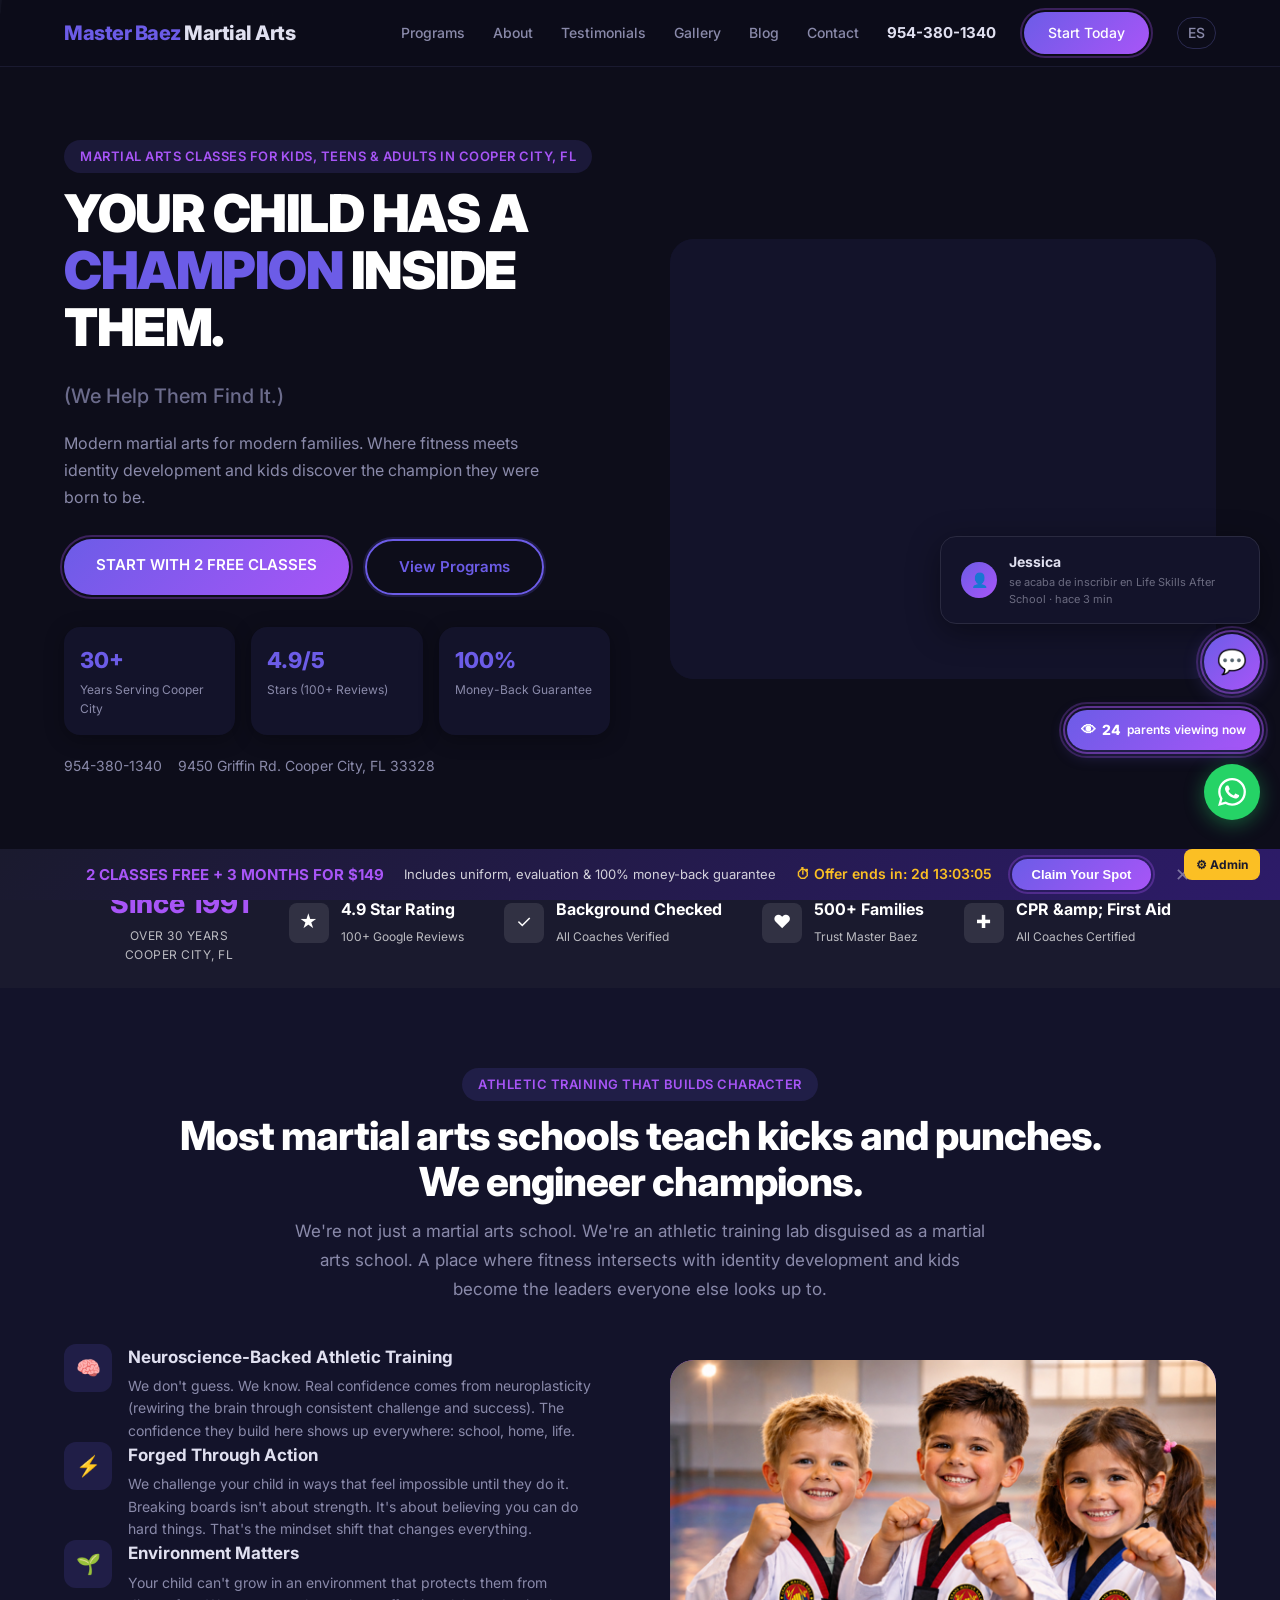
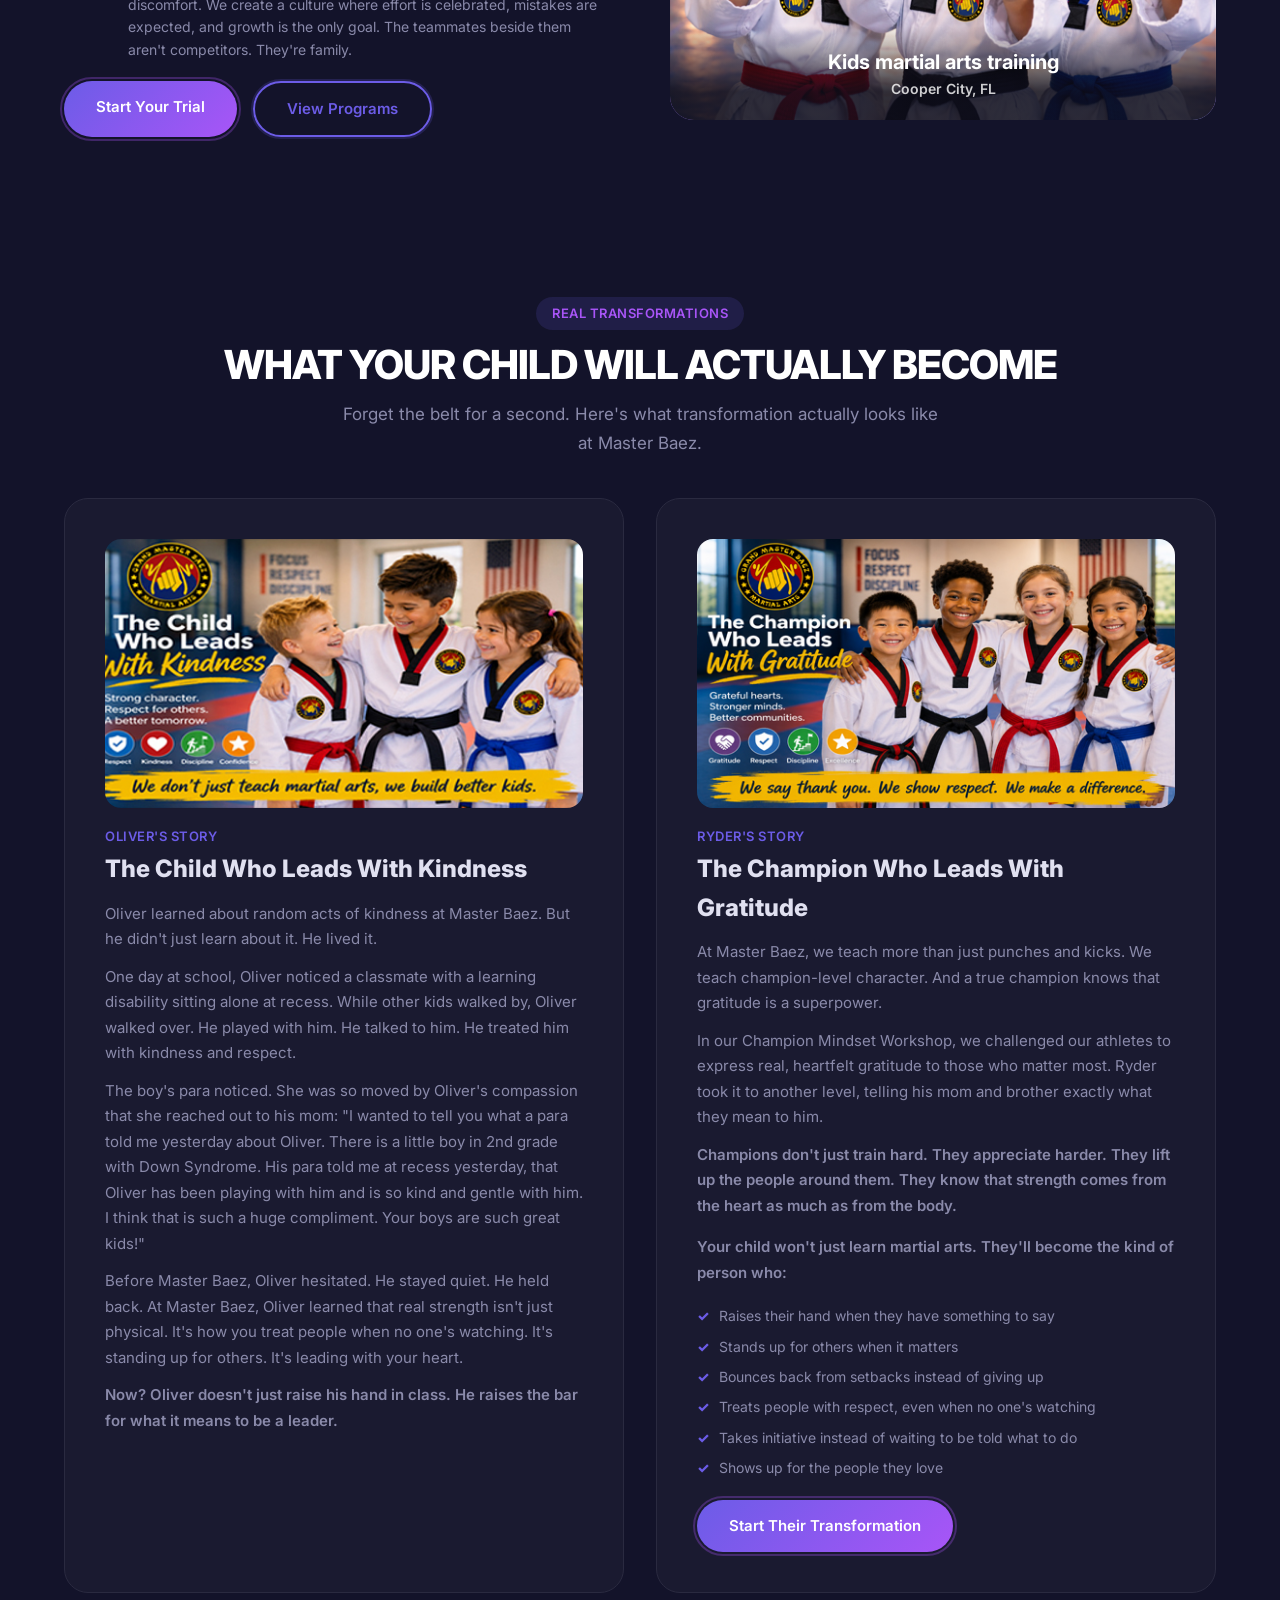
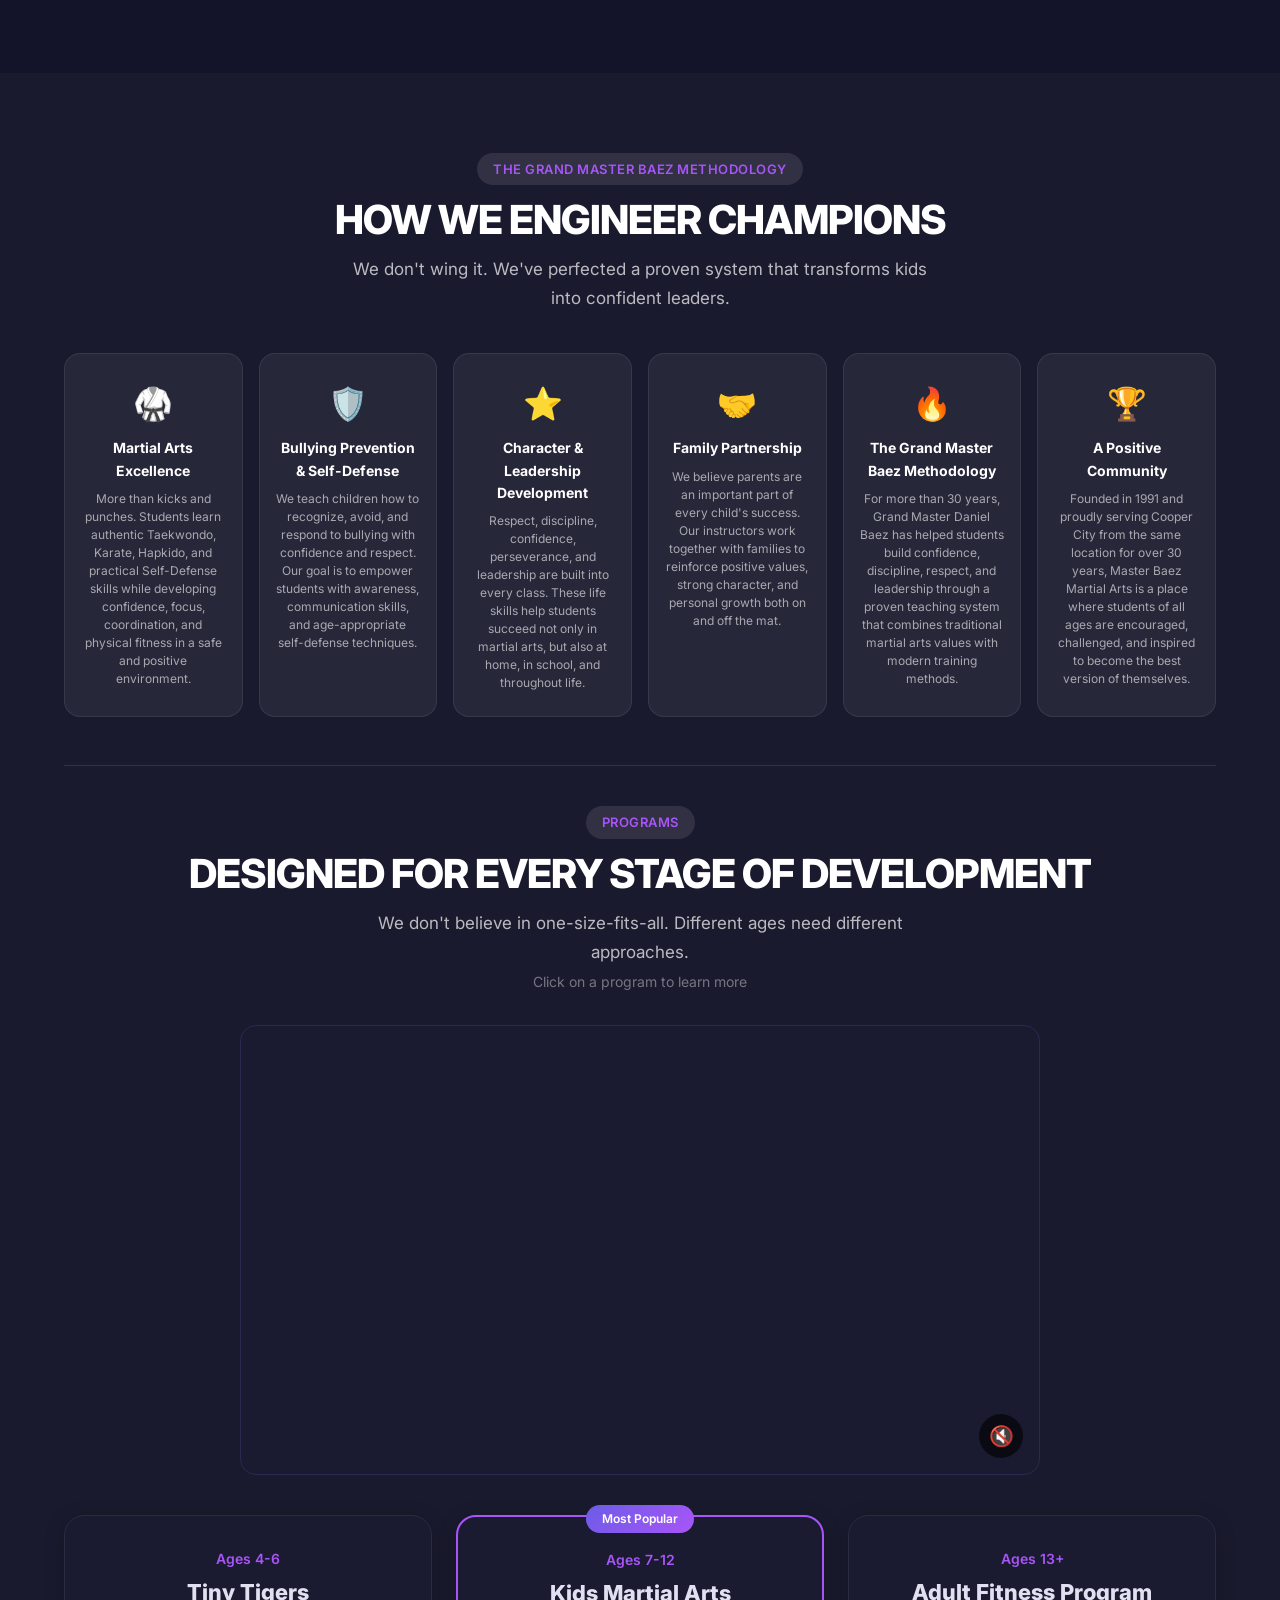
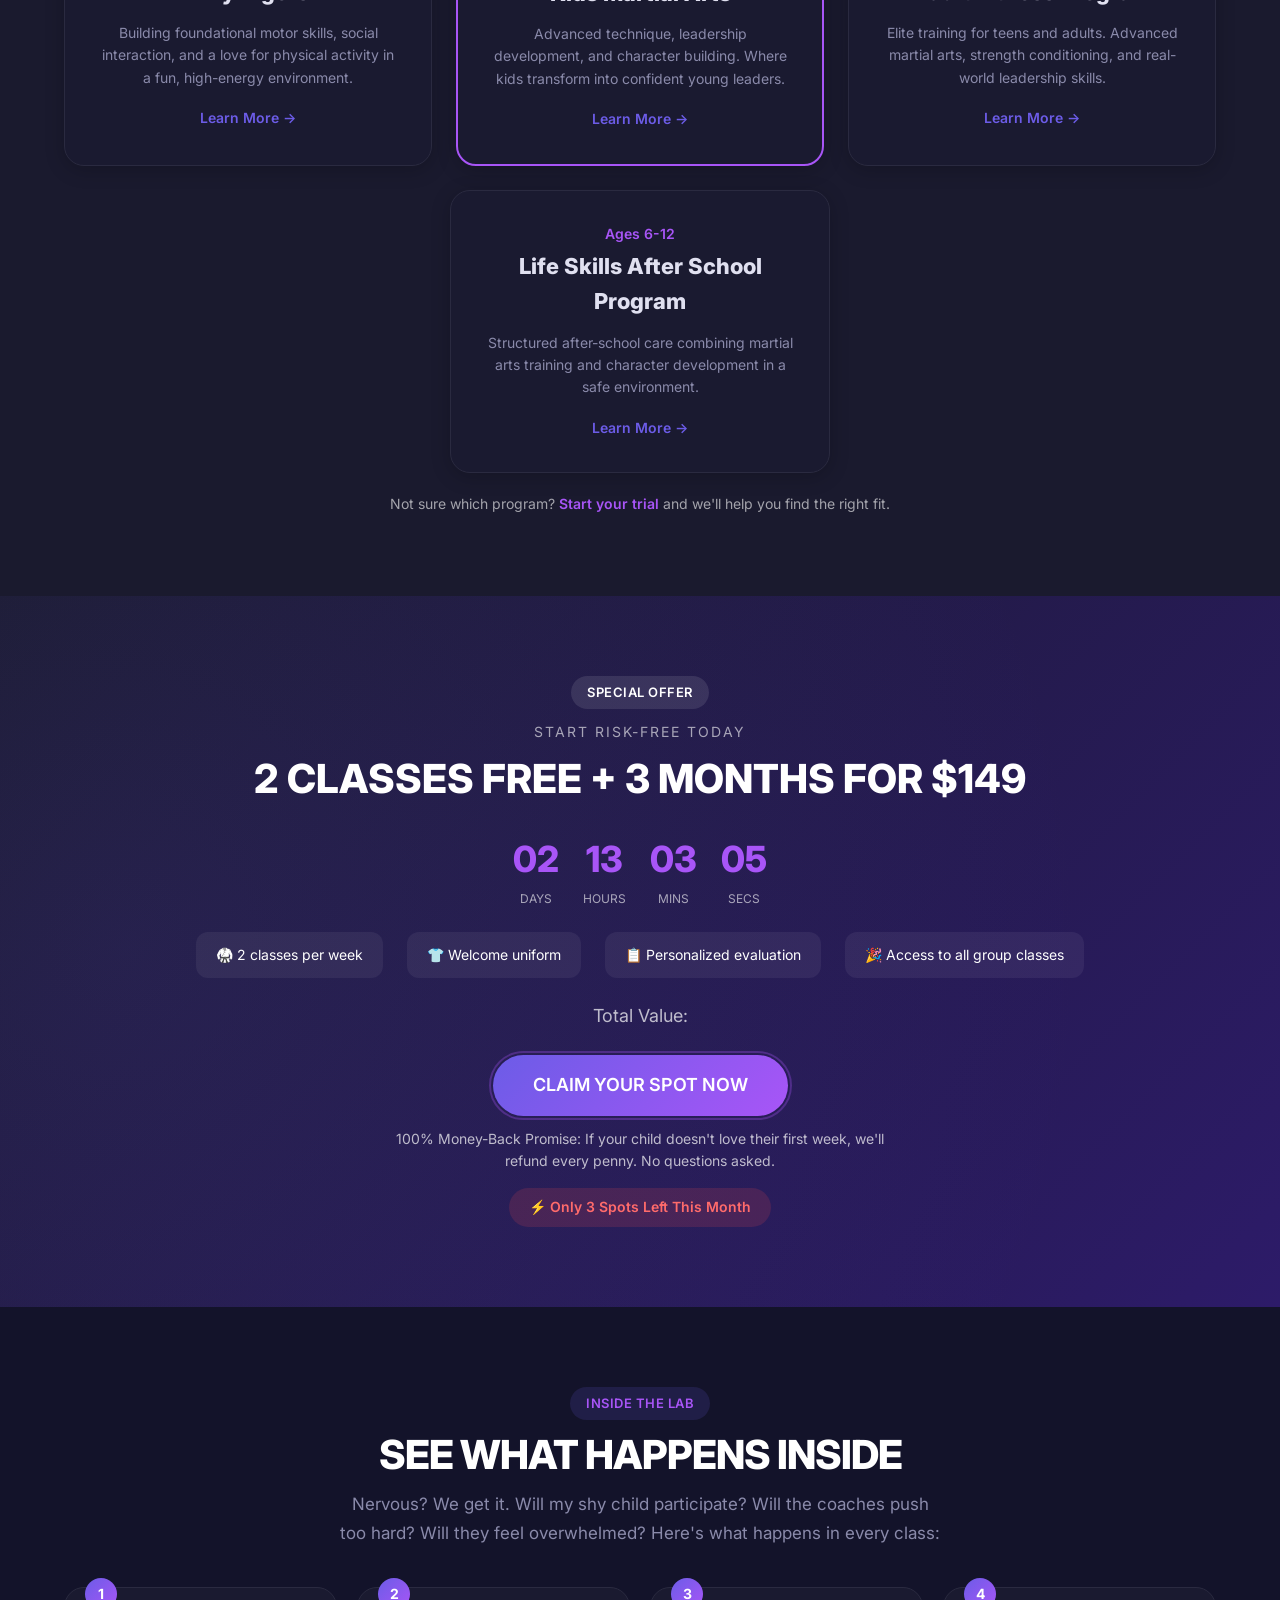
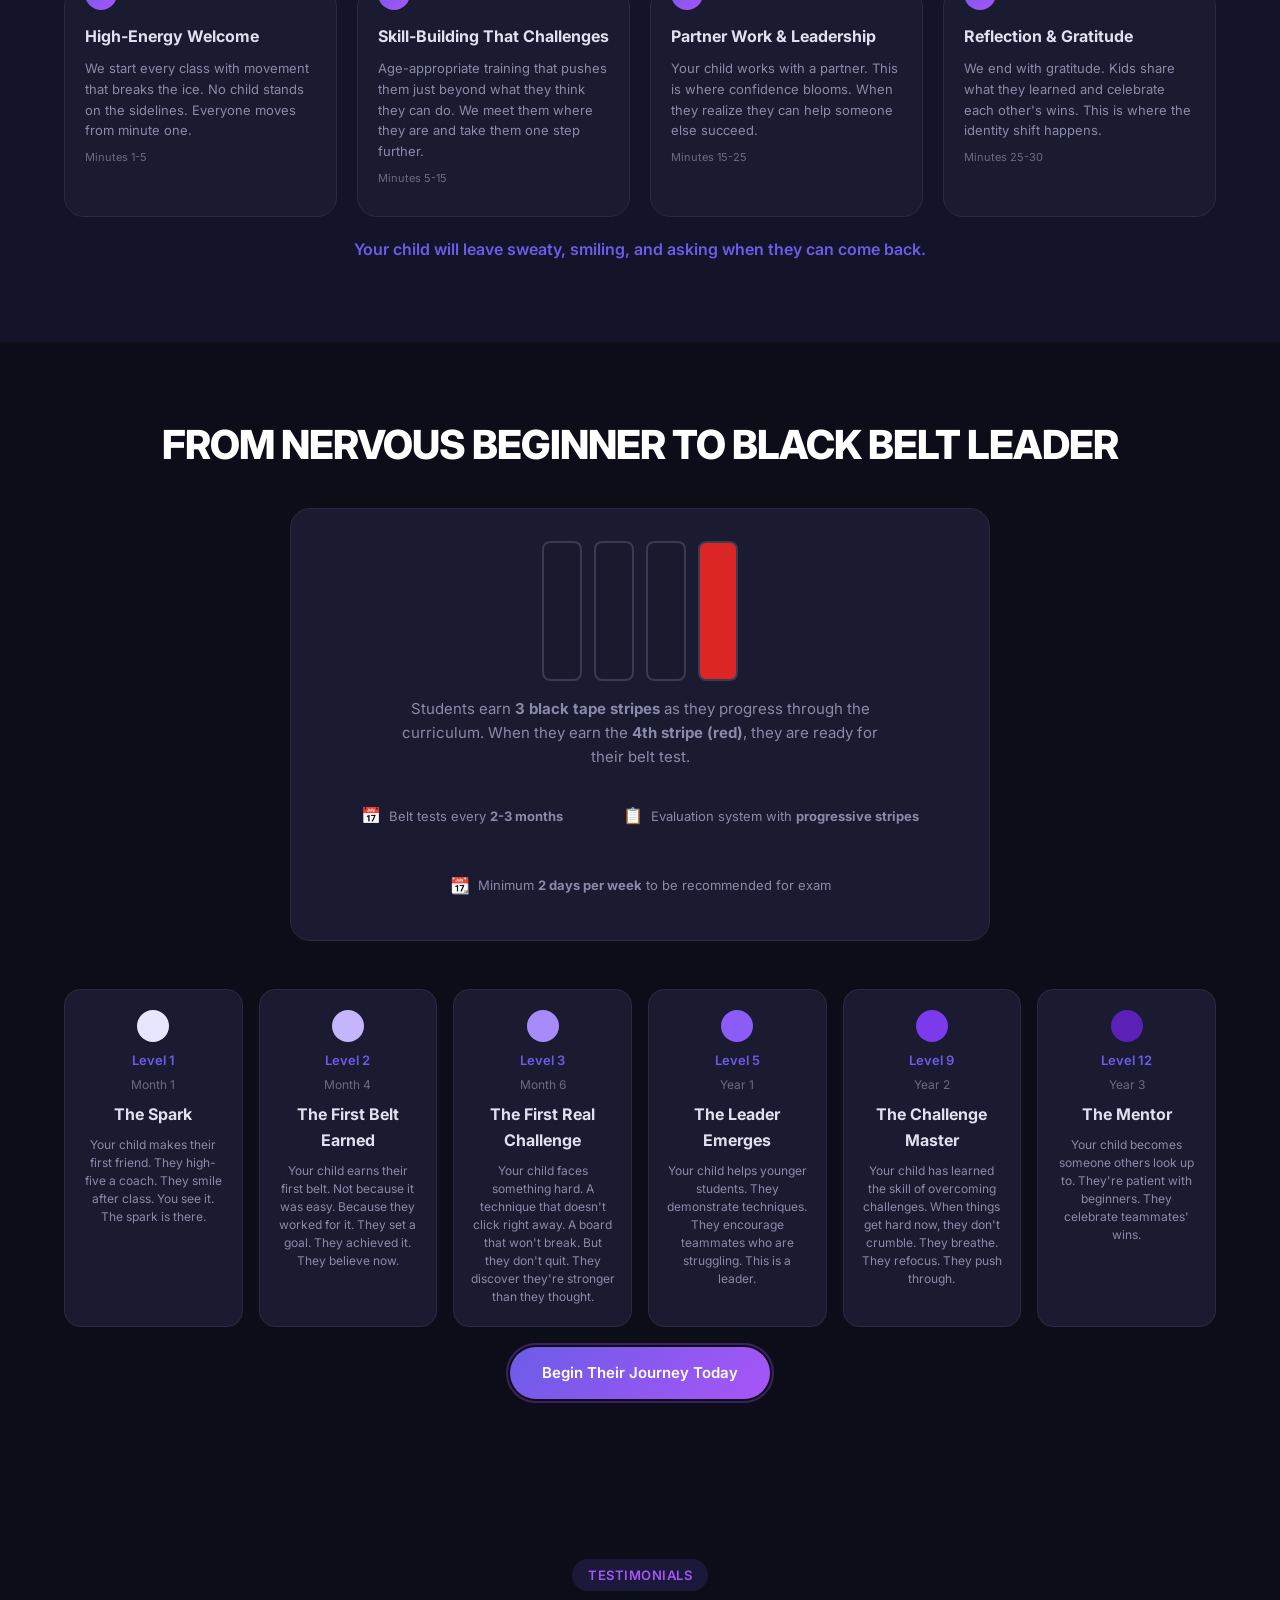
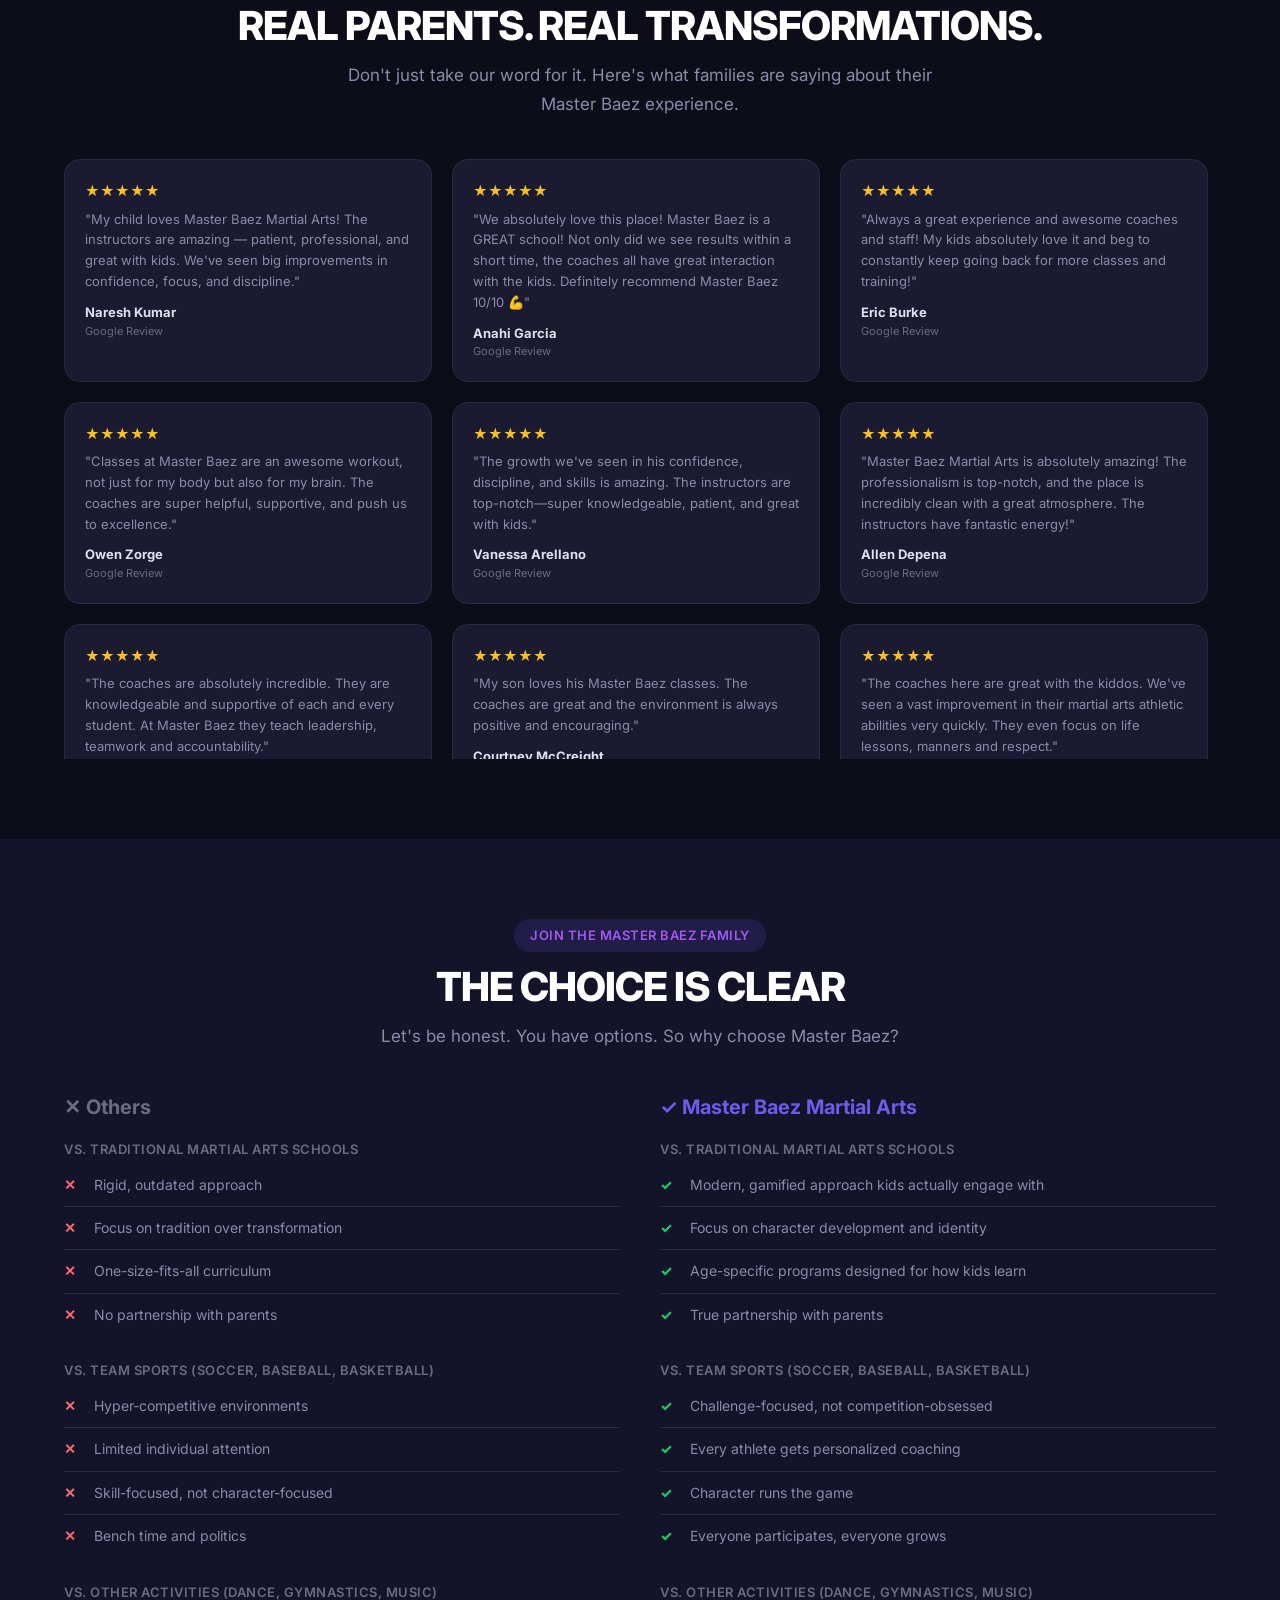
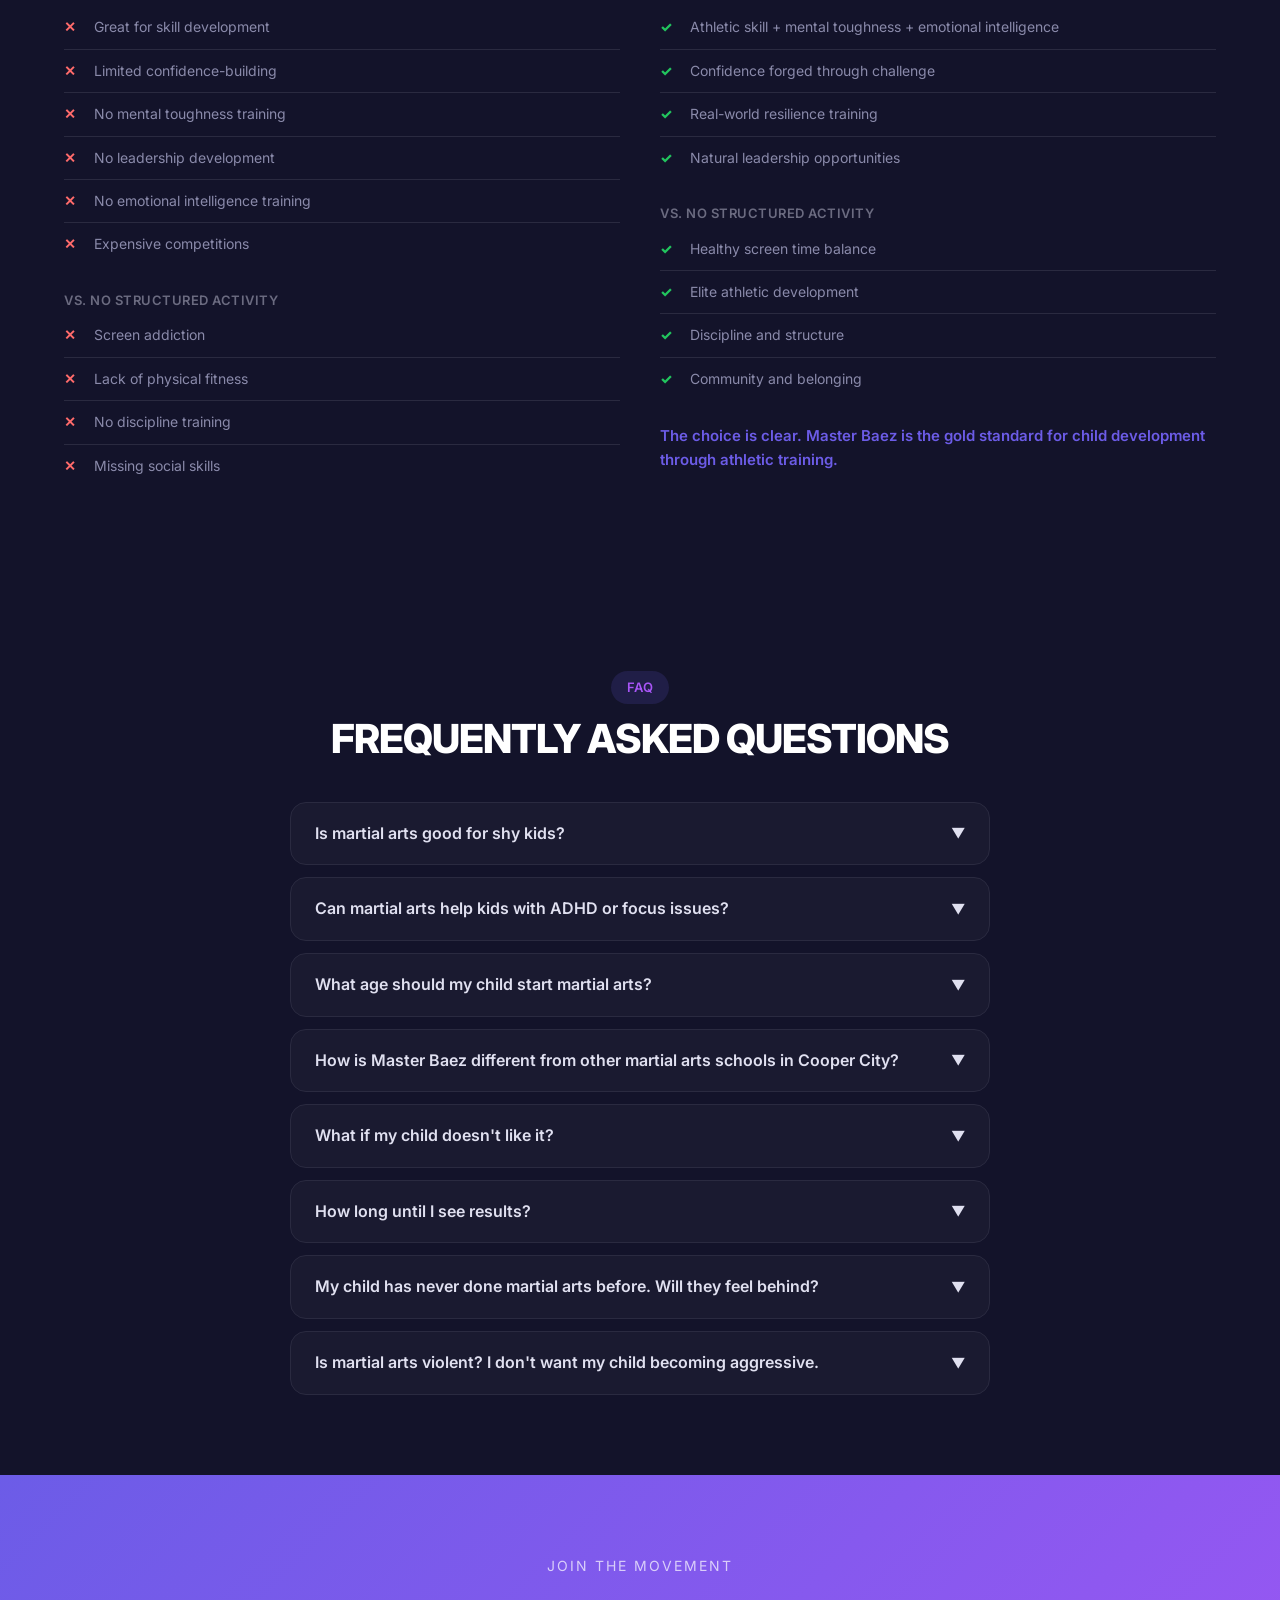
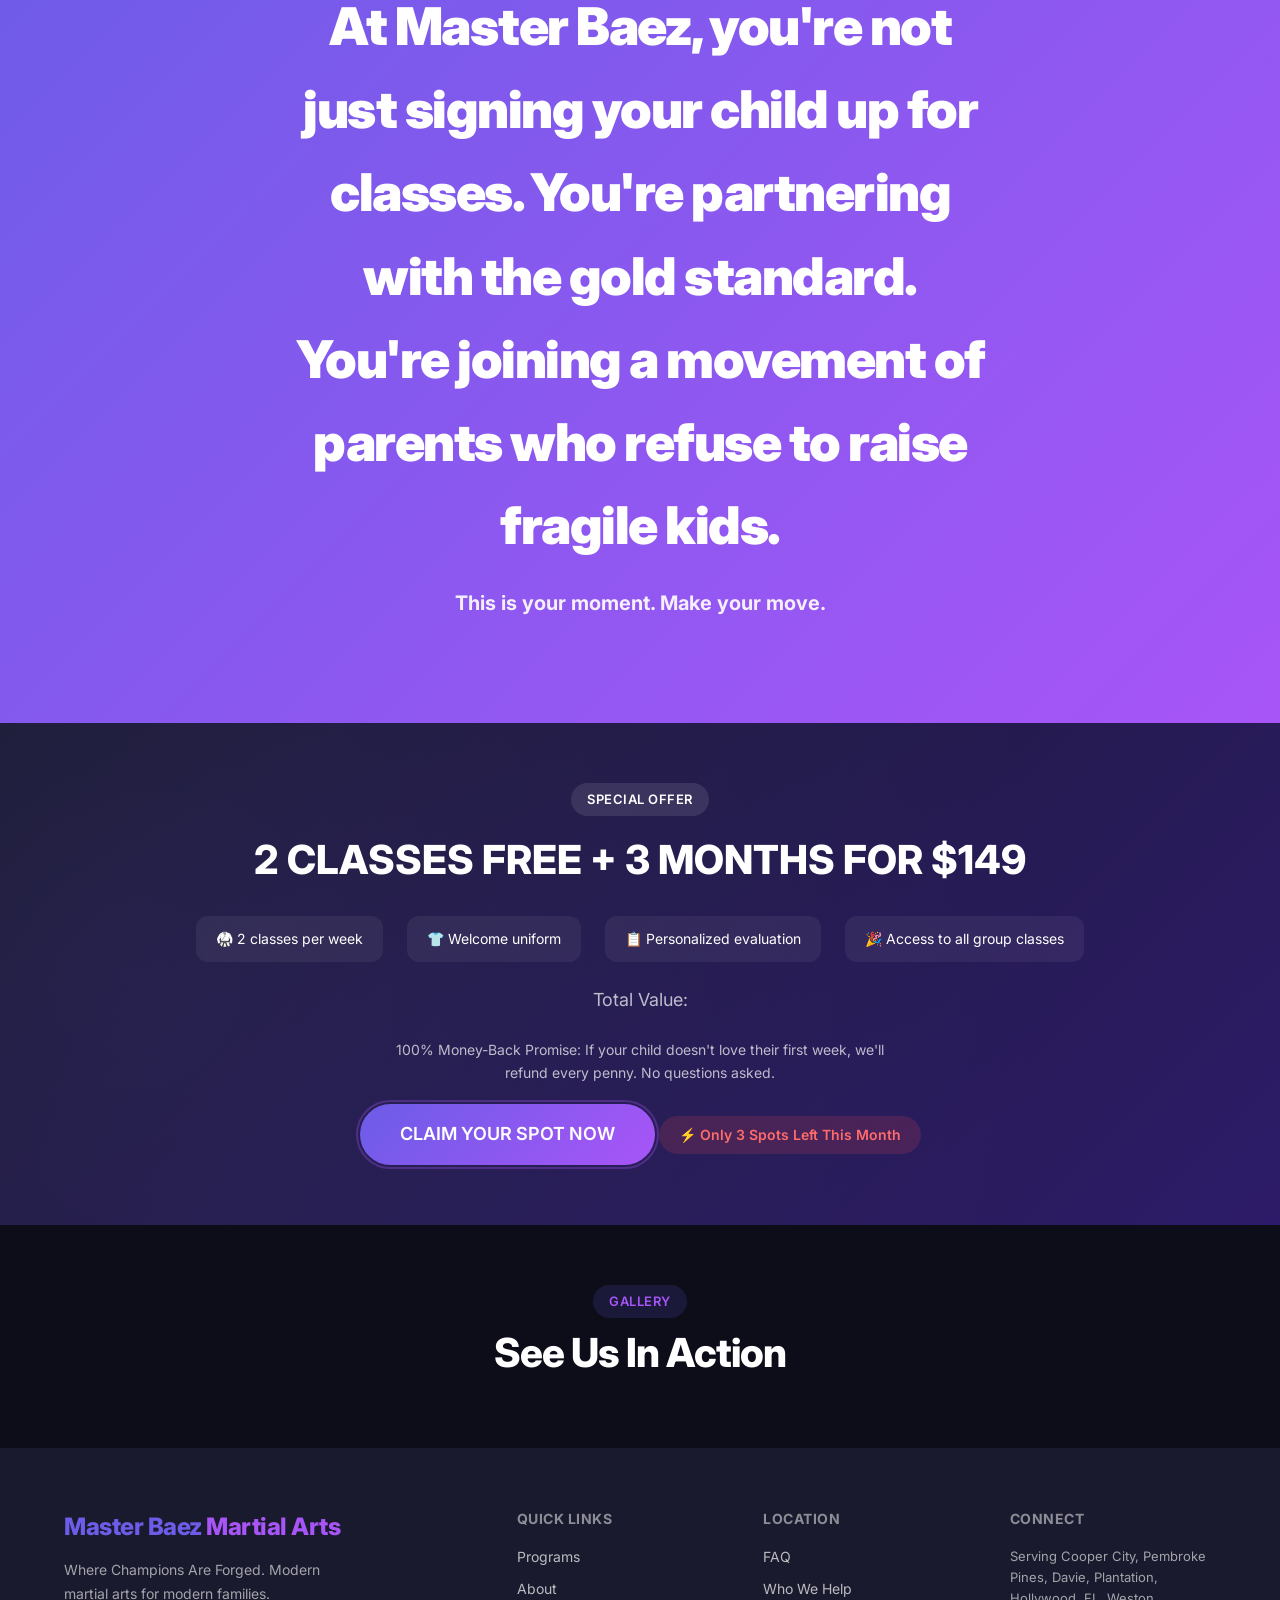
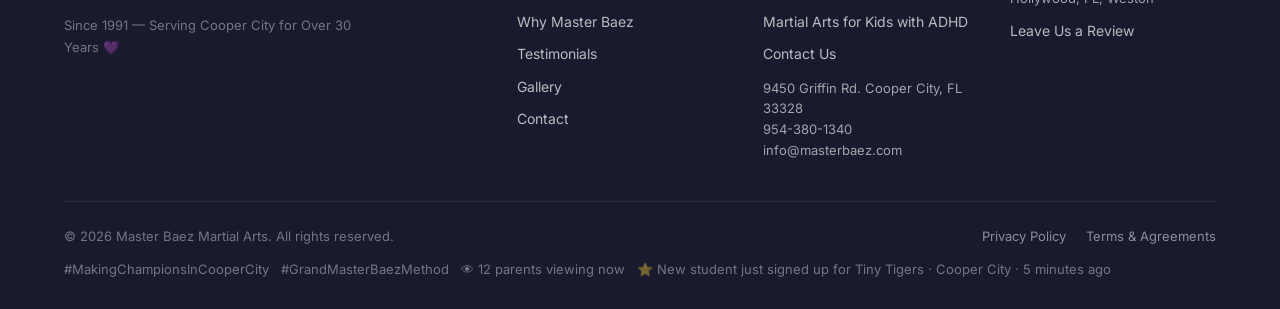
==== index.html @ b4672801 "migrate: switch from Netlify to GitHub backend (Pages + OAuth)" ====
<!DOCTYPE html>
<html lang="en">
<head>
  <meta charset="UTF-8" />
  <meta name="viewport" content="width=device-width, initial-scale=1.0" />

  <!-- ===== PRIMARY SEO ===== -->
  <title>Master Baez Martial Arts | #1 Martial Arts School Cooper City, FL</title>
  <meta name="description" content="Award-winning martial arts school in Cooper City, FL. Kids & adult Taekwondo, Karate & self-defense. 2 FREE trial classes + 3 months with uniform for $149. Since 1991." />
  <meta name="keywords" content="martial arts Cooper City FL, kids martial arts Cooper City, Taekwondo Cooper City, Karate classes Cooper City, self defense kids Pembroke Pines, martial arts classes near me, Master Baez Martial Arts, best martial arts school Cooper City" />
  <meta name="robots" content="index, follow" />
  <meta name="author" content="Master Baez Martial Arts" />
  <link rel="canonical" href="https://www.masterbaezmartialarts.com/" />
  <link rel="alternate" hreflang="en" href="https://www.masterbaezmartialarts.com/" />
  <link rel="alternate" hreflang="es" href="https://www.masterbaezmartialarts.com/es/" />
  <link rel="alternate" hreflang="x-default" href="https://www.masterbaezmartialarts.com/" />

  <!-- ===== FAVICON ===== -->
  <link rel="icon" type="image/svg+xml" href="/favicon.svg" />
  <link rel="apple-touch-icon" href="/favicon.svg" />

  <!-- ===== OPEN GRAPH (Facebook / WhatsApp / Instagram) ===== -->
  <meta property="og:type" content="website" />
  <meta property="og:url" content="https://www.masterbaezmartialarts.com/" />
  <meta property="og:title" content="Master Baez Martial Arts | #1 Martial Arts School Cooper City, FL" />
  <meta property="og:description" content="Award-winning martial arts for kids & adults in Cooper City, FL. Build confidence, discipline & resilience. 2 FREE trial classes. 3 months + uniform for $149." />
  <meta property="og:image" content="https://www.masterbaezmartialarts.com/images/og-image.jpg" />
  <meta property="og:locale" content="en_US" />
  <meta property="og:locale:alternate" content="es_US" />
  <meta property="og:site_name" content="Master Baez Martial Arts" />

  <!-- ===== TWITTER / X CARD ===== -->
  <meta name="twitter:card" content="summary_large_image" />
  <meta name="twitter:title" content="Master Baez Martial Arts | #1 Martial Arts School Cooper City, FL" />
  <meta name="twitter:description" content="Kids & adult martial arts in Cooper City, FL. 2 FREE trial classes. Build confidence, discipline & resilience since 1991." />
  <meta name="twitter:image" content="https://www.masterbaezmartialarts.com/images/og-image.jpg" />
  <meta name="twitter:site" content="@masterbaez" />
  <meta name="twitter:creator" content="@masterbaez" />

  <!-- ===== GEO / LOCAL SEO ===== -->
  <meta name="geo.region" content="US-FL" />
  <meta name="geo.placename" content="Cooper City, Florida" />
  <meta name="geo.position" content="26.0565;-80.2714" />
  <meta name="ICBM" content="26.0565, -80.2714" />

  <!-- ===== JSON-LD STRUCTURED DATA (LocalBusiness + SportsActivityLocation) ===== -->
  <script type="application/ld+json">
  {
    "@context": "https://schema.org",
    "@graph": [
      {
        "@type": ["LocalBusiness", "SportsActivityLocation"],
        "@id": "https://www.masterbaezmartialarts.com/#business",
        "name": "Master Baez Martial Arts",
        "alternateName": "Master Baez Martial Arts Cooper City",
        "description": "Award-winning martial arts school in Cooper City, FL offering Taekwondo, Karate, Hapkido, and self-defense classes for kids ages 4+ and adults. Founded by Grandmaster Daniel Baez. Building confident, resilient champions since 1991.",
        "url": "https://www.masterbaezmartialarts.com",
        "telephone": "+1-954-380-1340",
        "email": "info@masterbaez.com",
        "foundingDate": "1991",
        "priceRange": "$$",
        "currenciesAccepted": "USD",
        "paymentAccepted": "Cash, Credit Card, Check",
        "image": [
          "https://www.masterbaezmartialarts.com/images/og-image.jpg"
        ],
        "logo": "https://www.masterbaezmartialarts.com/images/logo.png",
        "address": {
          "@type": "PostalAddress",
          "streetAddress": "9450 Griffin Rd",
          "addressLocality": "Cooper City",
          "addressRegion": "FL",
          "postalCode": "33328",
          "addressCountry": "US"
        },
        "geo": {
          "@type": "GeoCoordinates",
          "latitude": 26.0565,
          "longitude": -80.2714
        },
        "areaServed": [
          { "@type": "City", "name": "Cooper City" },
          { "@type": "City", "name": "Pembroke Pines" },
          { "@type": "City", "name": "Davie" },
          { "@type": "City", "name": "Plantation" },
          { "@type": "City", "name": "Hollywood" },
          { "@type": "City", "name": "Sunrise" },
          { "@type": "City", "name": "Weston" }
        ],
        "hasMap": "https://maps.google.com/?q=Master+Baez+Martial+Arts+Cooper+City+FL",
        "openingHoursSpecification": [
          { "@type": "OpeningHoursSpecification", "dayOfWeek": ["Monday","Wednesday","Friday"], "opens": "16:00", "closes": "20:00" },
          { "@type": "OpeningHoursSpecification", "dayOfWeek": ["Tuesday","Thursday"], "opens": "16:00", "closes": "20:00" },
          { "@type": "OpeningHoursSpecification", "dayOfWeek": "Saturday", "opens": "09:00", "closes": "13:00" }
        ],
        "sameAs": [
          "https://www.facebook.com/masterbaezmartialarts",
          "https://www.instagram.com/masterbaezmartialarts",
          "https://www.yelp.com/biz/master-baez-martial-arts-cooper-city"
        ],
        "aggregateRating": {
          "@type": "AggregateRating",
          "ratingValue": "5",
          "reviewCount": "200",
          "bestRating": "5",
          "worstRating": "1"
        },
        "hasOfferCatalog": {
          "@type": "OfferCatalog",
          "name": "Martial Arts Programs",
          "itemListElement": [
            {
              "@type": "Offer",
              "name": "Tiny Tigers — Ages 4-6",
              "description": "Foundational martial arts and life skills for young children ages 4-6 in Cooper City, FL.",
              "price": "149",
              "priceCurrency": "USD",
              "availability": "https://schema.org/InStock"
            },
            {
              "@type": "Offer",
              "name": "Kids Martial Arts — Ages 7-12",
              "description": "Taekwondo, Karate, and self-defense for kids ages 7-12 in Cooper City, FL. Builds confidence, focus, and discipline.",
              "price": "149",
              "priceCurrency": "USD",
              "availability": "https://schema.org/InStock"
            },
            {
              "@type": "Offer",
              "name": "Teen Martial Arts — Ages 13-17",
              "description": "Advanced martial arts for teenagers in Cooper City, FL. Leadership, discipline, and physical fitness.",
              "price": "149",
              "priceCurrency": "USD",
              "availability": "https://schema.org/InStock"
            },
            {
              "@type": "Offer",
              "name": "Adult Martial Arts",
              "description": "Adult fitness and martial arts classes in Cooper City, FL. All fitness levels welcome.",
              "price": "149",
              "priceCurrency": "USD",
              "availability": "https://schema.org/InStock"
            },
            {
              "@type": "Offer",
              "name": "3-Month Special — 2 Free Classes + Uniform",
              "description": "Special offer: 3 months of unlimited martial arts classes + welcome uniform + personalized evaluation for $149. Includes 2 FREE trial classes.",
              "price": "149",
              "priceCurrency": "USD",
              "availability": "https://schema.org/LimitedAvailability"
            }
          ]
        },
        "founder": {
          "@type": "Person",
          "name": "Grandmaster Daniel Baez",
          "jobTitle": "Grandmaster & Head Instructor",
          "description": "Grandmaster Daniel Baez has been teaching martial arts since 1991. He is the founder of Master Baez Martial Arts in Cooper City, FL."
        }
      },
      {
        "@type": "WebSite",
        "@id": "https://www.masterbaezmartialarts.com/#website",
        "url": "https://www.masterbaezmartialarts.com",
        "name": "Master Baez Martial Arts",
        "description": "Official website of Master Baez Martial Arts — the #1 martial arts school in Cooper City, FL.",
        "publisher": { "@id": "https://www.masterbaezmartialarts.com/#business" },
        "inLanguage": ["en-US", "es-US"],
        "potentialAction": {
          "@type": "SearchAction",
          "target": "https://www.masterbaezmartialarts.com/?s={search_term_string}",
          "query-input": "required name=search_term_string"
        }
      },
      {
        "@type": "FAQPage",
        "mainEntity": [
          {
            "@type": "Question",
            "name": "What is the best martial arts school in Cooper City, FL?",
            "acceptedAnswer": {
              "@type": "Answer",
              "text": "Master Baez Martial Arts has been voted the best martial arts school in Cooper City, FL by community vote. Located at 9450 Griffin Rd, Cooper City, FL 33328. Call 954-380-1340."
            }
          },
          {
            "@type": "Question",
            "name": "What age can kids start martial arts at Master Baez?",
            "acceptedAnswer": {
              "@type": "Answer",
              "text": "Kids can start as young as 4 years old with our Tiny Tigers program. We offer classes for ages 4-6, 7-12, 13-17, and adults."
            }
          },
          {
            "@type": "Question",
            "name": "Does Master Baez Martial Arts offer a free trial class?",
            "acceptedAnswer": {
              "@type": "Answer",
              "text": "Yes! Master Baez Martial Arts offers 2 FREE trial classes with no obligation. Our current special includes 3 months of classes + uniform for only $149."
            }
          },
          {
            "@type": "Question",
            "name": "Where is Master Baez Martial Arts located?",
            "acceptedAnswer": {
              "@type": "Answer",
              "text": "Master Baez Martial Arts is located at 9450 Griffin Rd, Cooper City, FL 33328. We serve Cooper City, Pembroke Pines, Davie, Plantation, Hollywood, Sunrise, and Weston."
            }
          },
          {
            "@type": "Question",
            "name": "Does martial arts help kids with bullying?",
            "acceptedAnswer": {
              "@type": "Answer",
              "text": "Yes. At Master Baez Martial Arts, we teach kids to recognize, avoid, and respond to bullying with confidence and respect — without becoming bullies themselves. Our program builds the quiet confidence that bullies can't touch."
            }
          }
        ]
      },
      {
        "@type": "Blog",
        "@id": "https://www.masterbaezmartialarts.com/blog/#blog",
        "name": "Master Baez Martial Arts Blog",
        "url": "https://www.masterbaezmartialarts.com/blog/",
        "publisher": { "@id": "https://www.masterbaezmartialarts.com/#business" },
        "blogPost": [
          { "@type": "BlogPosting", "@id": "https://www.masterbaezmartialarts.com/blog/raising-a-resilient-child.html#article", "headline": "5 Ways to Raise a Resilient Child (And Why Most Parents Are Getting It Backwards)", "datePublished": "2026-05-19" },
          { "@type": "BlogPosting", "@id": "https://www.masterbaezmartialarts.com/blog/bullying-prevention-for-kids.html#article", "headline": "How Master Baez Martial Arts Teaches Kids to Recognize, Avoid, and Respond to Bullying", "datePublished": "2026-02-27" },
          { "@type": "BlogPosting", "@id": "https://www.masterbaezmartialarts.com/blog/why-martial-arts-builds-confidence.html#article", "headline": "Why Martial Arts Builds Confidence in Kids", "datePublished": "2026-02-26" },
          { "@type": "BlogPosting", "@id": "https://www.masterbaezmartialarts.com/blog/voted-best-martial-arts-school-cooper-city.html#article", "headline": "Master Baez Martial Arts Voted Best Martial Arts School in Cooper City, FL", "datePublished": "2026-02-26" }
        ]
      },
      {
        "@type": "BreadcrumbList",
        "@id": "https://www.masterbaezmartialarts.com/#breadcrumb",
        "itemListElement": [
          { "@type": "ListItem", "position": 1, "name": "Home", "item": "https://www.masterbaezmartialarts.com/" }
        ]
      },
      {
        "@type": "Course",
        "name": "Tiny Tigers Martial Arts (Ages 4-6)",
        "description": "Foundational martial arts and life skills for children ages 4-6 in Cooper City, FL. Focus on motor skills, listening, respect, and basic kicks & blocks.",
        "provider": { "@id": "https://www.masterbaezmartialarts.com/#business" },
        "educationalCredentialAwarded": "Tiny Tigers Belt Ranking",
        "audience": { "@type": "Audience", "audienceType": "Children ages 4-6" },
        "coursePrerequisites": "None"
      },
      {
        "@type": "Course",
        "name": "Kids Martial Arts (Ages 7-12)",
        "description": "Taekwondo, Karate, and Hapkido for kids ages 7-12 in Cooper City, FL. Builds confidence, focus, discipline, and physical fitness through structured martial arts training.",
        "provider": { "@id": "https://www.masterbaezmartialarts.com/#business" },
        "educationalCredentialAwarded": "Kids Martial Arts Belt Ranking",
        "audience": { "@type": "Audience", "audienceType": "Children ages 7-12" },
        "coursePrerequisites": "None"
      },
      {
        "@type": "Course",
        "name": "Teen Martial Arts (Ages 13-17)",
        "description": "Advanced martial arts training for teenagers ages 13-17 in Cooper City, FL. Leadership development, advanced techniques, sparring, and physical conditioning.",
        "provider": { "@id": "https://www.masterbaezmartialarts.com/#business" },
        "educationalCredentialAwarded": "Teen Martial Arts Belt Ranking",
        "audience": { "@type": "Audience", "audienceType": "Teens ages 13-17" },
        "coursePrerequisites": "None"
      },
      {
        "@type": "Course",
        "name": "Adult Martial Arts Program",
        "description": "Adult martial arts and fitness classes in Cooper City, FL. Taekwondo, Karate, Hapkido, and self-defense for all fitness levels.",
        "provider": { "@id": "https://www.masterbaezmartialarts.com/#business" },
        "educationalCredentialAwarded": "Adult Martial Arts Belt Ranking",
        "audience": { "@type": "Audience", "audienceType": "Adults" },
        "coursePrerequisites": "None"
      }
    ]
  }
  </script>

  <link rel="preconnect" href="https://fonts.googleapis.com">
  <link rel="preconnect" href="https://fonts.gstatic.com" crossorigin>
  <link href="https://fonts.googleapis.com/css2?family=Inter:wght@400;500;600;700;800;900&display=swap" rel="stylesheet">
  <link rel="stylesheet" href="styles.css">
</head>
<body>

  <!-- Navigation + Hero -->
  <header>
    <nav class="nav">
      <div class="nav-inner">
        <div class="nav-logo">Master Baez <span>Martial Arts</span></div>
        <button class="mobile-toggle" onclick="document.querySelector('.nav-links').classList.toggle('open')">
          <span></span><span></span><span></span>
        </button>
        <div class="nav-links">
          <a href="#programs" data-i18n="nav_programs">Programs</a>
          <a href="#about" data-i18n="nav_about">About</a>
          <a href="#testimonials" data-i18n="nav_testimonials">Testimonials</a>
          <a href="#gallery">Gallery</a>
          <a href="blog/index.html" data-i18n="nav_blog">Blog</a>
          <a href="#contact" data-i18n="nav_contact">Contact</a>
          <span class="nav-phone" data-i18n="nav_phone">954-380-1340</span>
          <a href="#trial" class="nav-cta" data-i18n="nav_cta">Start Today</a>
          <a class="lang-toggle" id="langToggle" href="#" onclick="toggleLang(); return false;">ES</a>
        </div>
      </div>
    </nav>

    <section class="hero" id="about">
      <div class="container">
        <div class="hero-grid">
          <div>
            <div class="section-label" data-i18n="hero_tag">Martial Arts Classes for Kids, Teens & Adults in Cooper City, FL</div>
            <h1><span class="sr-only">Master Baez Martial Arts | #1 Martial Arts School in Cooper City, FL</span><span aria-hidden="true">YOUR CHILD HAS A <em>CHAMPION</em> INSIDE THEM.<br><span style="font-size:20px;font-weight:500;color:#6b6b8b;letter-spacing:0;">(We Help Them Find It.)</span></span></h1>
            <p class="hero-desc" data-i18n="hero_desc">Modern martial arts for modern families. Where fitness meets identity development and kids discover the champion they were born to be.</p>
            <div class="hero-btns">
              <a href="#trial" class="btn-primary" data-i18n="hero_btn1">START WITH 2 FREE CLASSES</a>
              <a href="#programs" class="btn-secondary" data-i18n="hero_btn2">View Programs</a>
            </div>
            <div class="hero-stats">
              <div class="hero-stat"><div class="hero-stat-num">30+</div><div class="hero-stat-label" data-i18n="stat_years">Years Serving Cooper City</div></div>
              <div class="hero-stat"><div class="hero-stat-num">4.9/5</div><div class="hero-stat-label" data-i18n="stat_stars">Stars (100+ Reviews)</div></div>
              <div class="hero-stat"><div class="hero-stat-num">100%</div><div class="hero-stat-label" data-i18n="stat_money">Money-Back Guarantee</div></div>
            </div>
            <div class="hero-info">
              <span data-i18n="hero_phone">954-380-1340</span>
              <span data-i18n="hero_address">9450 Griffin Rd. Cooper City, FL 33328</span>
            </div>
          </div>
          <div class="hero-image" style="background:#13132a;overflow:hidden;position:relative;">
            <div class="media-slot hero-single-slot" data-media-slot="hero-main-en" style="position:absolute;inset:0;background:#13132a;">
            </div>
          </div>
        </div>
      </div>
    </section>
  </header>

  <main>
  <!-- Awards Bar -->
  <div class="awards-bar">
    <div class="container">
      <div class="awards-grid">
        <div class="award-item">
          <div class="big" style="color:#a855f7;" data-i18n="award_since">Since 1991</div>
          <div class="small" data-i18n-html="award_years">Over 30 Years<br>Cooper City, FL</div>
        </div>
        <div class="award-badge">
          <div class="award-badge-icon">★</div>
          <div><strong data-i18n="award_rating">4.9 Star Rating</strong><br><span style="font-size:12px;opacity:0.7;" data-i18n="award_reviews">100+ Google Reviews</span></div>
        </div>
        <div class="award-badge">
          <div class="award-badge-icon">✓</div>
          <div><strong data-i18n="award_bgcheck">Background Checked</strong><br><span style="font-size:12px;opacity:0.7;" data-i18n="award_verified">All Coaches Verified</span></div>
        </div>
        <div class="award-badge">
          <div class="award-badge-icon">♥</div>
          <div><strong data-i18n="award_families">500+ Families</strong><br><span style="font-size:12px;opacity:0.7;" data-i18n="award_trust">Trust Master Baez</span></div>
        </div>
        <div class="award-badge">
          <div class="award-badge-icon">✚</div>
          <div><strong data-i18n="award_cpr">CPR &amp; First Aid</strong><br><span style="font-size:12px;opacity:0.7;" data-i18n="award_certified">All Coaches Certified</span></div>
        </div>
      </div>
    </div>
  </div>

  <!-- Athletic Training -->
  <section class="athletic">
    <div class="container">
      <div class="section-center">
        <div class="section-label" data-i18n="ath_label">ATHLETIC TRAINING THAT BUILDS CHARACTER</div>
        <h2 class="section-title" data-i18n-html="ath_title">Most martial arts schools teach kicks and punches.<br>We engineer champions.</h2>
        <p class="section-sub" style="max-width:700px;" data-i18n="ath_desc">We're not just a martial arts school. We're an athletic training lab disguised as a martial arts school. A place where fitness intersects with identity development and kids become the leaders everyone else looks up to.</p>
      </div>
      <div class="athletic-grid">
        <div>
          <div class="ath-features">
            <div class="ath-feat">
              <div class="ath-feat-icon">🧠</div>
              <div>
                <h4 data-i18n="ath_feat1_title">Neuroscience-Backed Athletic Training</h4>
                <p data-i18n="ath_feat1_desc">We don't guess. We know. Real confidence comes from neuroplasticity (rewiring the brain through consistent challenge and success). The confidence they build here shows up everywhere: school, home, life.</p>
              </div>
            </div>
            <div class="ath-feat">
              <div class="ath-feat-icon">⚡</div>
              <div>
                <h4 data-i18n="ath_feat2_title">Forged Through Action</h4>
                <p data-i18n="ath_feat2_desc">We challenge your child in ways that feel impossible until they do it. Breaking boards isn't about strength. It's about believing you can do hard things. That's the mindset shift that changes everything.</p>
              </div>
            </div>
            <div class="ath-feat">
              <div class="ath-feat-icon">🌱</div>
              <div>
                <h4 data-i18n="ath_feat3_title">Environment Matters</h4>
                <p data-i18n="ath_feat3_desc">Your child can't grow in an environment that protects them from discomfort. We create a culture where effort is celebrated, mistakes are expected, and growth is the only goal. The teammates beside them aren't competitors. They're family.</p>
              </div>
            </div>
          </div>
          <div class="hero-btns mt-20">
            <a href="#trial" class="btn-primary" data-i18n="ath_btn1">Start Your Trial</a>
            <a href="#programs" class="btn-secondary" data-i18n="ath_btn2">View Programs</a>
          </div>
        </div>
        <div class="ath-image" style="position:relative;overflow:hidden;">
          <div class="media-slot" data-media-slot="athletic-1-en" style="position:absolute;inset:0;">
            <div class="upload-hint">+ Add photo/video</div>
          </div>
          <div class="media-caption-overlay" style="position:absolute;left:0;right:0;bottom:0;z-index:2;padding:20px;background:linear-gradient(transparent, rgba(13,13,26,0.85) 70%);">
            <div style="font-size:20px;font-weight:700;" data-i18n="ath_img_label">Kids martial arts training</div>
            <div style="font-size:14px;opacity:0.8;" data-i18n="ath_img_sub">Cooper City, FL</div>
          </div>
        </div>
      </div>
    </div>
  </section>

  <!-- Transformations -->
  <section class="transformations">
    <div class="container">
      <div class="section-center">
        <div class="section-label" data-i18n="section_transformations">REAL TRANSFORMATIONS</div>
        <h2 class="section-title" data-i18n="trans_title">WHAT YOUR CHILD WILL ACTUALLY BECOME</h2>
        <p class="section-sub" data-i18n="trans_sub">Forget the belt for a second. Here's what transformation actually looks like at Master Baez.</p>
      </div>
      <div class="transform-grid">
        <div class="trans-card">
          <div class="media-slot photo-slot" data-media-slot="trans-oliver-en"><div class="upload-hint">+ Add photo</div></div>
          <div class="trans-label" data-i18n="trans_oliver_label">Oliver's Story</div>
          <div class="trans-name" data-i18n="trans_oliver_name">The Child Who Leads With Kindness</div>
          <p data-i18n="trans_oliver_p1">Oliver learned about random acts of kindness at Master Baez. But he didn't just learn about it. He lived it.</p>
          <p style="margin-top:12px;" data-i18n="trans_oliver_p2">One day at school, Oliver noticed a classmate with a learning disability sitting alone at recess. While other kids walked by, Oliver walked over. He played with him. He talked to him. He treated him with kindness and respect.</p>
          <p style="margin-top:12px;" data-i18n="trans_oliver_p3">The boy's para noticed. She was so moved by Oliver's compassion that she reached out to his mom: "I wanted to tell you what a para told me yesterday about Oliver. There is a little boy in 2nd grade with Down Syndrome. His para told me at recess yesterday, that Oliver has been playing with him and is so kind and gentle with him. I think that is such a huge compliment. Your boys are such great kids!"</p>
          <p style="margin-top:12px;" data-i18n="trans_oliver_p4">Before Master Baez, Oliver hesitated. He stayed quiet. He held back. At Master Baez, Oliver learned that real strength isn't just physical. It's how you treat people when no one's watching. It's standing up for others. It's leading with your heart.</p>
          <p style="margin-top:12px;font-weight:600;" data-i18n="trans_oliver_p5">Now? Oliver doesn't just raise his hand in class. He raises the bar for what it means to be a leader.</p>
        </div>
        <div class="trans-card">
          <div class="media-slot photo-slot" data-media-slot="trans-ryder-en"><div class="upload-hint">+ Add photo</div></div>
          <div class="trans-label" data-i18n="trans_ryder_label">Ryder's Story</div>
          <div class="trans-name" data-i18n="trans_ryder_name">The Champion Who Leads With Gratitude</div>
          <p data-i18n="trans_ryder_p1">At Master Baez, we teach more than just punches and kicks. We teach champion-level character. And a true champion knows that gratitude is a superpower.</p>
          <p style="margin-top:12px;" data-i18n="trans_ryder_p2">In our Champion Mindset Workshop, we challenged our athletes to express real, heartfelt gratitude to those who matter most. Ryder took it to another level, telling his mom and brother exactly what they mean to him.</p>
          <p style="margin-top:12px;font-weight:600;" data-i18n="trans_ryder_p3">Champions don't just train hard. They appreciate harder. They lift up the people around them. They know that strength comes from the heart as much as from the body.</p>
          <p style="margin-top:16px;font-weight:600;" data-i18n="trans_intro">Your child won't just learn martial arts. They'll become the kind of person who:</p>
          <div class="trans-traits">
            <div class="trans-trait" data-i18n="trans_trait_1">Raises their hand when they have something to say</div>
            <div class="trans-trait" data-i18n="trans_trait_2">Stands up for others when it matters</div>
            <div class="trans-trait" data-i18n="trans_trait_3">Bounces back from setbacks instead of giving up</div>
            <div class="trans-trait" data-i18n="trans_trait_4">Treats people with respect, even when no one's watching</div>
            <div class="trans-trait" data-i18n="trans_trait_5">Takes initiative instead of waiting to be told what to do</div>
            <div class="trans-trait" data-i18n="trans_trait_6">Shows up for the people they love</div>
          </div>
          <div class="mt-20">
            <a href="#trial" class="btn-primary" data-i18n="trans_btn">Start Their Transformation</a>
          </div>
        </div>
      </div>
    </div>
  </section>

  <!-- Methodology -->
  <section class="methodology" id="programs">
    <div class="container">
      <div class="section-center">
        <div class="section-label" style="background:rgba(255,255,255,0.1);color:#a855f7;" data-i18n="section_methodology">THE GRAND MASTER BAEZ METHODOLOGY</div>
        <h2 class="section-title" data-i18n="section_how_title">HOW WE ENGINEER CHAMPIONS</h2>
        <p class="section-sub" style="max-width:600px;" data-i18n="section_how_desc">We don't wing it. We've perfected a proven system that transforms kids into confident leaders.</p>
      </div>
      <div class="method-pillars">
        <div class="pillar">
          <div class="pillar-icon">🥋</div>
          <h4 data-i18n="pillar_1_title">Martial Arts Excellence</h4>
          <p data-i18n="pillar_1_desc">More than kicks and punches. Students learn authentic Taekwondo, Karate, Hapkido, and practical Self-Defense skills while developing confidence, focus, coordination, and physical fitness in a safe and positive environment.</p>
        </div>
        <div class="pillar">
          <div class="pillar-icon">🛡️</div>
          <h4 data-i18n="pillar_2_title">Bullying Prevention & Self-Defense</h4>
          <p data-i18n="pillar_2_desc">We teach children how to recognize, avoid, and respond to bullying with confidence and respect. Our goal is to empower students with awareness, communication skills, and age-appropriate self-defense techniques.</p>
        </div>
        <div class="pillar">
          <div class="pillar-icon">⭐</div>
          <h4 data-i18n="pillar_3_title">Character & Leadership Development</h4>
          <p data-i18n="pillar_3_desc">Respect, discipline, confidence, perseverance, and leadership are built into every class. These life skills help students succeed not only in martial arts, but also at home, in school, and throughout life.</p>
        </div>
        <div class="pillar">
          <div class="pillar-icon">🤝</div>
          <h4 data-i18n="pillar_4_title">Family Partnership</h4>
          <p data-i18n="pillar_4_desc">We believe parents are an important part of every child's success. Our instructors work together with families to reinforce positive values, strong character, and personal growth both on and off the mat.</p>
        </div>
        <div class="pillar">
          <div class="pillar-icon">🔥</div>
          <h4 data-i18n="pillar_5_title">The Grand Master Baez Methodology</h4>
          <p data-i18n="pillar_5_desc">For more than 30 years, Grand Master Daniel Baez has helped students build confidence, discipline, respect, and leadership through a proven teaching system that combines traditional martial arts values with modern training methods.</p>
        </div>
        <div class="pillar">
          <div class="pillar-icon">🏆</div>
          <h4 data-i18n="pillar_6_title">A Positive Community</h4>
          <p data-i18n="pillar_6_desc">Founded in 1991 and proudly serving Cooper City from the same location for over 30 years, Master Baez Martial Arts is a place where students of all ages are encouraged, challenged, and inspired to become the best version of themselves.</p>
        </div>
      </div>

      <div style="margin-top:48px;padding-top:40px;border-top:1px solid rgba(255,255,255,0.1);">
        <div class="section-center">
          <div class="section-label" style="background:rgba(255,255,255,0.1);color:#a855f7;" data-i18n="programs_label">PROGRAMS</div>
          <h2 class="section-title" style="color:#fff;" data-i18n="programs_title">DESIGNED FOR EVERY STAGE OF DEVELOPMENT</h2>
          <p class="section-sub" style="max-width:600px;color:rgba(255,255,255,0.7);" data-i18n="programs_sub">We don't believe in one-size-fits-all. Different ages need different approaches.</p>
          <p style="font-size:14px;color:rgba(255,255,255,0.4);margin-top:4px;" data-i18n="programs_click">Click on a program to learn more</p>
        </div>
        <div class="programs-video" data-media-slot="programs-welcome-en"></div>
        <div class="programs-grid">
          <div class="program-card">
            <div class="program-age" data-i18n="prog_1_age">Ages 4-6</div>
            <div class="program-name" data-i18n="prog_1_name">Tiny Tigers</div>
            <p class="program-desc" data-i18n="prog_1_desc">Building foundational motor skills, social interaction, and a love for physical activity in a fun, high-energy environment.</p>
            <a href="#" class="program-link" onclick="event.preventDefault();openProgramVideo('tiny_tigers','childForm',{program:'Tiny Tigers',age:'4-6'})" data-i18n="learn_more">Learn More →</a>
          </div>
          <div class="program-card featured">
            <div class="program-age" data-i18n="prog_2_age">Ages 7-12</div>
            <div class="program-name" data-i18n="prog_2_name">Kids Martial Arts</div>
            <p class="program-desc" data-i18n="prog_2_desc">Advanced technique, leadership development, and character building. Where kids transform into confident young leaders.</p>
            <a href="#" class="program-link" onclick="event.preventDefault();openProgramVideo('kids','childForm',{program:'Kids Martial Arts',age:'7-12'})" data-i18n="learn_more">Learn More →</a>
          </div>
          <div class="program-card">
            <div class="program-age" data-i18n="prog_3_age">Ages 13+</div>
            <div class="program-name" data-i18n="prog_3_name">Adult Fitness Program</div>
            <p class="program-desc" data-i18n="prog_3_desc">Elite training for teens and adults. Advanced martial arts, strength conditioning, and real-world leadership skills.</p>
            <a href="#" class="program-link" onclick="event.preventDefault();openProgramVideo('adults','adultChoice',{program:'Adult Fitness Program',age:'13+'})" data-i18n="learn_more">Learn More →</a>
          </div>
        </div>
        <div style="margin-top:24px;display:flex;justify-content:center;">
          <div class="program-card" style="max-width:380px;">
            <div class="program-age" data-i18n="prog_4_age">Ages 6-12</div>
            <div class="program-name" data-i18n="prog_4_name">Life Skills After School Program</div>
            <p class="program-desc" data-i18n="prog_4_desc">Structured after-school care combining martial arts training and character development in a safe environment.</p>
            <a href="#" class="program-link" onclick="event.preventDefault();openProgramVideo('after_school','childForm',{program:'Life Skills After School',age:'6-12'})" data-i18n="learn_more">Learn More →</a>
          </div>
        </div>
        <div class="section-center mt-20">
          <p style="font-size:14px;color:rgba(255,255,255,0.6);" data-i18n-html="programs_help">Not sure which program? <a href="#trial" style="color:#a855f7;font-weight:600;">Start your trial</a> and we'll help you find the right fit.</p>
        </div>
      </div>
    </div>
  </section>

  <!-- Offer -->
  <section class="offer" id="trial">
    <div class="container">
      <div class="offer-tag" data-i18n="offer_tag">SPECIAL OFFER</div>
      <div style="font-size:14px;text-transform:uppercase;letter-spacing:2px;opacity:0.6;margin-bottom:4px;" data-i18n="offer_start">Start Risk-Free Today</div>
      <h2 data-i18n="offer_title">2 CLASSES FREE + 3 MONTHS FOR $149</h2>
      <div class="timer">
        <div class="timer-item"><div class="num" id="days">02</div><div class="lbl" data-i18n="timer_days">Days</div></div>
        <div class="timer-item"><div class="num" id="hours">13</div><div class="lbl" data-i18n="timer_hours">Hours</div></div>
        <div class="timer-item"><div class="num" id="mins">03</div><div class="lbl" data-i18n="timer_mins">Mins</div></div>
        <div class="timer-item"><div class="num" id="secs">09</div><div class="lbl" data-i18n="timer_secs">Secs</div></div>
      </div>
      <div class="offer-items">
        <div class="offer-item" data-i18n="offer_1">🥋 Clases 2 días a la semana</div>
        <div class="offer-item" data-i18n="offer_2">👕 Uniforme de bienvenida</div>
        <div class="offer-item" data-i18n="offer_3">📋 Evaluación personalizada</div>
        <div class="offer-item" data-i18n="offer_4">🎉 Acceso a todas las clases grupales</div>
      </div>
      <div class="offer-total" data-i18n-html="offer_total">Total Value: <s>$499</s> <strong>$149</strong></div>
      <a href="#" class="btn-primary" style="font-size:18px;padding:16px 40px;" data-i18n="offer_btn">CLAIM YOUR SPOT NOW</a>
      <div class="offer-guarantee" data-i18n="offer_guarantee">100% Money-Back Promise: If your child doesn't love their first week, we'll refund every penny. No questions asked.</div>
      <div class="offer-spots" data-i18n="offer_spots">⚡ Only 3 Spots Left This Month</div>
    </div>
  </section>

  <!-- Inside The Lab -->
  <section class="inside-lab">
    <div class="container">
      <div class="section-center">
        <div class="section-label" data-i18n="section_inside">INSIDE THE LAB</div>
        <h2 class="section-title" data-i18n="inside_title">SEE WHAT HAPPENS INSIDE</h2>
        <p class="section-sub" data-i18n="inside_desc">Nervous? We get it. Will my shy child participate? Will the coaches push too hard? Will they feel overwhelmed? Here's what happens in every class:</p>
      </div>
      <div class="lab-steps">
        <div class="lab-step">
          <div class="lab-step-num">1</div>
          <h4 data-i18n="inside_1_title">High-Energy Welcome</h4>
          <p data-i18n="inside_1_desc">We start every class with movement that breaks the ice. No child stands on the sidelines. Everyone moves from minute one.</p>
          <p style="font-size:11px;color:#6b6b80;margin-top:8px;" data-i18n="inside_1_time">Minutes 1-5</p>
        </div>
        <div class="lab-step">
          <div class="lab-step-num">2</div>
          <h4 data-i18n="inside_2_title">Skill-Building That Challenges</h4>
          <p data-i18n="inside_2_desc">Age-appropriate training that pushes them just beyond what they think they can do. We meet them where they are and take them one step further.</p>
          <p style="font-size:11px;color:#6b6b80;margin-top:8px;" data-i18n="inside_2_time">Minutes 5-15</p>
        </div>
        <div class="lab-step">
          <div class="lab-step-num">3</div>
          <h4 data-i18n="inside_3_title">Partner Work & Leadership</h4>
          <p data-i18n="inside_3_desc">Your child works with a partner. This is where confidence blooms. When they realize they can help someone else succeed.</p>
          <p style="font-size:11px;color:#6b6b80;margin-top:8px;" data-i18n="inside_3_time">Minutes 15-25</p>
        </div>
        <div class="lab-step">
          <div class="lab-step-num">4</div>
          <h4 data-i18n="inside_4_title">Reflection & Gratitude</h4>
          <p data-i18n="inside_4_desc">We end with gratitude. Kids share what they learned and celebrate each other's wins. This is where the identity shift happens.</p>
          <p style="font-size:11px;color:#6b6b80;margin-top:8px;" data-i18n="inside_4_time">Minutes 25-30</p>
        </div>
      </div>
      <p class="section-center mt-20" style="font-size:16px;font-weight:600;color:#6c5ce7;" data-i18n="inside_tag">Your child will leave sweaty, smiling, and asking when they can come back.</p>
    </div>
  </section>

  <!-- Belt Journey -->
  <section class="belt-journey">
    <div class="container">
      <div class="section-center">
        <h2 class="section-title" data-i18n="belt_title">FROM NERVOUS BEGINNER TO BLACK BELT LEADER</h2>
      </div>
      <div class="belt-system">
        <div class="belt-stripes">
          <div class="stripe-info">
            <div class="stripe-box">
              <div class="stripe black"></div>
              <div class="stripe black"></div>
              <div class="stripe black"></div>
              <div class="stripe red"></div>
            </div>
            <p data-i18n-html="belt_stripe_desc">Students earn <strong>3 black tape stripes</strong> as they progress through the curriculum. When they earn the <strong>4th stripe (red)</strong>, they are ready for their belt test.</p>
          </div>
          <div class="stripe-details">
            <div class="stripe-detail">
              <span class="sd-icon">📅</span>
              <span data-i18n-html="belt_detail_1">Belt tests every <strong>2-3 months</strong></span>
            </div>
            <div class="stripe-detail">
              <span class="sd-icon">📋</span>
              <span data-i18n-html="belt_detail_2">Evaluation system with <strong>progressive stripes</strong></span>
            </div>
            <div class="stripe-detail">
              <span class="sd-icon">📆</span>
              <span data-i18n-html="belt_detail_3">Minimum <strong>2 days per week</strong> to be recommended for exam</span>
            </div>
          </div>
        </div>
      </div>
      <div style="margin-top:48px;">
        <div class="belt-grid">
          <div class="belt-card">
            <div class="belt-dot s1"></div>
            <div class="level" data-i18n="belt_1_level">Level 1</div>
            <div class="time" data-i18n="belt_1_time">Month 1</div>
            <div class="title" data-i18n="belt_1_title">The Spark</div>
            <p data-i18n="belt_1_desc">Your child makes their first friend. They high-five a coach. They smile after class. You see it. The spark is there.</p>
          </div>
          <div class="belt-card">
            <div class="belt-dot s2"></div>
            <div class="level" data-i18n="belt_2_level">Level 2</div>
            <div class="time" data-i18n="belt_2_time">Month 4</div>
            <div class="title" data-i18n="belt_2_title">The First Belt Earned</div>
            <p data-i18n="belt_2_desc">Your child earns their first belt. Not because it was easy. Because they worked for it. They set a goal. They achieved it. They believe now.</p>
          </div>
          <div class="belt-card">
            <div class="belt-dot s3"></div>
            <div class="level" data-i18n="belt_3_level">Level 3</div>
            <div class="time" data-i18n="belt_3_time">Month 6</div>
            <div class="title" data-i18n="belt_3_title">The First Real Challenge</div>
            <p data-i18n="belt_3_desc">Your child faces something hard. A technique that doesn't click right away. A board that won't break. But they don't quit. They discover they're stronger than they thought.</p>
          </div>
          <div class="belt-card">
            <div class="belt-dot s4"></div>
            <div class="level" data-i18n="belt_4_level">Level 5</div>
            <div class="time" data-i18n="belt_4_time">Year 1</div>
            <div class="title" data-i18n="belt_4_title">The Leader Emerges</div>
            <p data-i18n="belt_4_desc">Your child helps younger students. They demonstrate techniques. They encourage teammates who are struggling. This is a leader.</p>
          </div>
          <div class="belt-card">
            <div class="belt-dot s5"></div>
            <div class="level" data-i18n="belt_5_level">Level 9</div>
            <div class="time" data-i18n="belt_5_time">Year 2</div>
            <div class="title" data-i18n="belt_5_title">The Challenge Master</div>
            <p data-i18n="belt_5_desc">Your child has learned the skill of overcoming challenges. When things get hard now, they don't crumble. They breathe. They refocus. They push through.</p>
          </div>
          <div class="belt-card">
            <div class="belt-dot s6"></div>
            <div class="level" data-i18n="belt_6_level">Level 12</div>
            <div class="time" data-i18n="belt_6_time">Year 3</div>
            <div class="title" data-i18n="belt_6_title">The Mentor</div>
            <p data-i18n="belt_6_desc">Your child becomes someone others look up to. They're patient with beginners. They celebrate teammates' wins.</p>
          </div>
        </div>
      </div>
      <div class="section-center mt-20">
        <a href="#trial" class="btn-primary" data-i18n="belt_btn">Begin Their Journey Today</a>
      </div>
    </div>
  </section>

  <!-- Testimonials -->
  <section class="testimonials" id="testimonials">
    <div class="container">
      <div class="section-center">
        <div class="section-label" data-i18n="section_testimonials">TESTIMONIALS</div>
        <h2 class="section-title" data-i18n="testimonials_title">REAL PARENTS. REAL TRANSFORMATIONS.</h2>
        <p class="section-sub" data-i18n="testimonials_sub">Don't just take our word for it. Here's what families are saying about their Master Baez experience.</p>
      </div>
      <div class="testimonial-grid">
        <div class="testimonial-card"><div class="stars">★★★★★</div><p data-i18n="testimonial_1">"My child loves Master Baez Martial Arts! The instructors are amazing — patient, professional, and great with kids. We've seen big improvements in confidence, focus, and discipline."</p><div class="author">Naresh Kumar</div><div class="source" data-i18n="google_review">Google Review</div></div>
        <div class="testimonial-card"><div class="stars">★★★★★</div><p data-i18n="testimonial_2">"We absolutely love this place! Master Baez is a GREAT school! Not only did we see results within a short time, the coaches all have great interaction with the kids. Definitely recommend Master Baez 10/10 💪"</p><div class="author">Anahi Garcia</div><div class="source" data-i18n="google_review">Google Review</div></div>
        <div class="testimonial-card"><div class="stars">★★★★★</div><p data-i18n="testimonial_3">"Always a great experience and awesome coaches and staff! My kids absolutely love it and beg to constantly keep going back for more classes and training!"</p><div class="author">Eric Burke</div><div class="source" data-i18n="google_review">Google Review</div></div>
        <div class="testimonial-card"><div class="stars">★★★★★</div><p data-i18n="testimonial_4">"Classes at Master Baez are an awesome workout, not just for my body but also for my brain. The coaches are super helpful, supportive, and push us to excellence."</p><div class="author">Owen Zorge</div><div class="source" data-i18n="google_review">Google Review</div></div>
        <div class="testimonial-card"><div class="stars">★★★★★</div><p data-i18n="testimonial_5">"The growth we've seen in his confidence, discipline, and skills is amazing. The instructors are top-notch—super knowledgeable, patient, and great with kids."</p><div class="author">Vanessa Arellano</div><div class="source" data-i18n="google_review">Google Review</div></div>
        <div class="testimonial-card"><div class="stars">★★★★★</div><p data-i18n="testimonial_6">"Master Baez Martial Arts is absolutely amazing! The professionalism is top-notch, and the place is incredibly clean with a great atmosphere. The instructors have fantastic energy!"</p><div class="author">Allen Depena</div><div class="source" data-i18n="google_review">Google Review</div></div>
        <div class="testimonial-card"><div class="stars">★★★★★</div><p data-i18n="testimonial_7">"The coaches are absolutely incredible. They are knowledgeable and supportive of each and every student. At Master Baez they teach leadership, teamwork and accountability."</p><div class="author">Sheena Robbins</div><div class="source" data-i18n="google_review">Google Review</div></div>
        <div class="testimonial-card"><div class="stars">★★★★★</div><p data-i18n="testimonial_8">"My son loves his Master Baez classes. The coaches are great and the environment is always positive and encouraging."</p><div class="author">Courtney McCreight</div><div class="source" data-i18n="google_review">Google Review</div></div>
        <div class="testimonial-card"><div class="stars">★★★★★</div><p data-i18n="testimonial_9">"The coaches here are great with the kiddos. We've seen a vast improvement in their martial arts athletic abilities very quickly. They even focus on life lessons, manners and respect."</p><div class="author">Grant Horvath</div><div class="source" data-i18n="google_review">Google Review</div></div>
        <div class="testimonial-card"><div class="stars">★★★★★</div><p data-i18n="testimonial_10">"Called about a trial class, 3 of my kids are now fully dedicated and love the classes. The environment is friendly, my kids felt safe and comfortable from day 1."</p><div class="author">Alicia Harker</div><div class="source" data-i18n="google_review">Google Review</div></div>
        <div class="testimonial-card"><div class="stars">★★★★★</div><p data-i18n="testimonial_11">"Master Baez helps not only develop athletic abilities but with coaching maturity and life skills, building great character in strong athletes."</p><div class="author">Laura Lawless</div><div class="source" data-i18n="google_review">Google Review</div></div>
        <div class="testimonial-card"><div class="stars">★★★★★</div><p data-i18n="testimonial_12">"We love Master Baez Martial Arts! My son has been going for six weeks now — we actually drive 45 minutes each way! The coaches are highly engaging and keep the kids moving."</p><div class="author">Gina Romano</div><div class="source" data-i18n="google_review">Google Review</div></div>
        <div class="testimonial-card"><div class="stars">★★★★★</div><p data-i18n="testimonial_13">"The team at Master Baez are incredibly fun and dynamic. They truly care about their clients. Great school, great staff and an amazing community."</p><div class="author">Steven LeGrow</div><div class="source" data-i18n="google_review">Google Review</div></div>
        <div class="testimonial-card"><div class="stars">★★★★★</div><p data-i18n="testimonial_14">"Adam and the team at Master Baez Martial Arts is more than a martial arts school. They are LIFE CHANGING coaches and LEADERS in the community."</p><div class="author">Ross Levine</div><div class="source" data-i18n="google_review">Google Review</div></div>
        <div class="testimonial-card"><div class="stars">★★★★★</div><p data-i18n="testimonial_15">"I've never met a more dedicated group of mentors that genuinely care for their students. It's not another place to go.. it's a family."</p><div class="author">Larry Kooyman</div><div class="source" data-i18n="google_review">Google Review</div></div>
        <div class="testimonial-card"><div class="stars">★★★★★</div><p data-i18n="testimonial_16">"Our son just leveled up on his belt and is over the moon! The coaches really care about the students and want to see them succeed."</p><div class="author">Shalia Marner</div><div class="source" data-i18n="google_review">Google Review</div></div>
        <div class="testimonial-card"><div class="stars">★★★★★</div><p data-i18n="testimonial_17">"Master Baez is a wonderful program. I love how it has helped my son gain confidence and deal with everyday challenges. Master Baez is the best around!"</p><div class="author">Deborah Briggs</div><div class="source" data-i18n="google_review">Google Review</div></div>
        <div class="testimonial-card"><div class="stars">★★★★★</div><p data-i18n="testimonial_18">"Her new found confidence, emotional strength and listening skills have helped her so much. Their mission of empowering children with emotional growth definitely shows thru our child."</p><div class="author">Laura Goodhand</div><div class="source" data-i18n="google_review">Google Review</div></div>
        <div class="testimonial-card"><div class="stars">★★★★★</div><p data-i18n="testimonial_19">"Super clean, organized, friendly — kids have fun and learn a lot. My son has been doing karate for over a year and the coaches love what they do!"</p><div class="author">Yami Paredes</div><div class="source" data-i18n="google_review">Google Review</div></div>
        <div class="testimonial-card"><div class="stars">★★★★★</div><p data-i18n="testimonial_20">"My daughter loves going to Master Baez. The coaches are wonderful with her. They not only teach karate here, but also valuable life skills."</p><div class="author">Rebecca Martinez</div><div class="source" data-i18n="google_review">Google Review</div></div>
        <div class="testimonial-card"><div class="stars">★★★★★</div><p data-i18n="testimonial_21">"Best studio in the Valley if not the entire USA. They transformed our son into a black belt from low self esteem and no direction. We are forever indebted."</p><div class="author">Ron Shimko</div><div class="source" data-i18n="google_review">Google Review</div></div>
        <div class="testimonial-card"><div class="stars">★★★★★</div><p data-i18n="testimonial_22">"This is my kids' favorite place! The coaches are very kind, patient and supportive. They provide guidance that could benefit the kids life time long!"</p><div class="author">Joanne Xiaohui Wei</div><div class="source" data-i18n="google_review">Google Review</div></div>
        <div class="testimonial-card"><div class="stars">★★★★★</div><p data-i18n="testimonial_23">"My son has learned so much martial arts skills but most of all has learned to be more confident in himself. Such an amazing place!"</p><div class="author">Ixcel Baca</div><div class="source" data-i18n="google_review">Google Review</div></div>
        <div class="testimonial-card"><div class="stars">★★★★★</div><p data-i18n="testimonial_24">"They don't just teach martial arts — they teach discipline, self awareness, manners and how to enhance their emotional intelligence. The coaches are amazing!"</p><div class="author">Sarah M</div><div class="source" data-i18n="google_review">Google Review</div></div>
        <div class="testimonial-card"><div class="stars">★★★★★</div><p data-i18n="testimonial_25">"The teachers are the best people you will ever meet, they care about the kids, but are stern when needed. Trust me, I go to Master Baez."</p><div class="author">Gokul Sundarapandian</div><div class="source" data-i18n="google_review">Google Review</div></div>
        <div class="testimonial-card"><div class="stars">★★★★★</div><p data-i18n="testimonial_26">"This is the best martial arts experience in Cooper City! The character development program features dedicated trainers committed to helping your child become safe, confident, and strong."</p><div class="author">Jeremy E</div><div class="source" data-i18n="google_review">Google Review</div></div>
        <div class="testimonial-card"><div class="stars">★★★★★</div><p data-i18n="testimonial_27">"My son joined in February and he absolutely loves it! The coaches are amazing and truly take the time to work with your child!"</p><div class="author">Rebecca Guerrero</div><div class="source" data-i18n="google_review">Google Review</div></div>
        <div class="testimonial-card"><div class="stars">★★★★★</div><p data-i18n="testimonial_28">"My son has ADHD and struggles with focus but Coach Rudy has been amazing in keeping him engaged while he's learning. He absolutely loves this place!"</p><div class="author">Areli Santiago</div><div class="source" data-i18n="google_review">Google Review</div></div>
        <div class="testimonial-card"><div class="stars">★★★★★</div><p data-i18n="testimonial_29">"Love Master Baez Martial Arts! They have taught our child so much. All of the coaches are amazing! Such a great program. Highly recommend."</p><div class="author">Carmen Satya</div><div class="source" data-i18n="google_review">Google Review</div></div>
      </div>
    </div>
  </section>

  <!-- Comparison -->
  <section class="comparison">
    <div class="container">
      <div class="section-center">
        <div class="section-label" data-i18n="comparison_label">JOIN THE MASTER BAEZ FAMILY</div>
        <h2 class="section-title" data-i18n="comparison_title">THE CHOICE IS CLEAR</h2>
        <p class="section-sub" data-i18n="comparison_sub">Let's be honest. You have options. So why choose Master Baez?</p>
      </div>
      <div class="compare-grid">
        <div class="compare-col others">
          <h4 data-i18n="comp_others_title">✕ Others</h4>
          <div class="compare-group">
            <div class="compare-group-title" data-i18n="comp_grp_traditional">vs. Traditional Martial Arts Schools</div>
            <div class="compare-item" data-i18n-html="comp_trad_1"><span class="icon">✕</span> Rigid, outdated approach</div>
            <div class="compare-item" data-i18n-html="comp_trad_2"><span class="icon">✕</span> Focus on tradition over transformation</div>
            <div class="compare-item" data-i18n-html="comp_trad_3"><span class="icon">✕</span> One-size-fits-all curriculum</div>
            <div class="compare-item" data-i18n-html="comp_trad_4"><span class="icon">✕</span> No partnership with parents</div>
          </div>
          <div class="compare-group">
            <div class="compare-group-title" data-i18n="comp_grp_team">vs. Team Sports (Soccer, Baseball, Basketball)</div>
            <div class="compare-item" data-i18n-html="comp_team_1"><span class="icon">✕</span> Hyper-competitive environments</div>
            <div class="compare-item" data-i18n-html="comp_team_2"><span class="icon">✕</span> Limited individual attention</div>
            <div class="compare-item" data-i18n-html="comp_team_3"><span class="icon">✕</span> Skill-focused, not character-focused</div>
            <div class="compare-item" data-i18n-html="comp_team_4"><span class="icon">✕</span> Bench time and politics</div>
          </div>
          <div class="compare-group">
            <div class="compare-group-title" data-i18n="comp_grp_other">vs. Other Activities (Dance, Gymnastics, Music)</div>
            <div class="compare-item" data-i18n-html="comp_other_1"><span class="icon">✕</span> Great for skill development</div>
            <div class="compare-item" data-i18n-html="comp_other_2"><span class="icon">✕</span> Limited confidence-building</div>
            <div class="compare-item" data-i18n-html="comp_other_3"><span class="icon">✕</span> No mental toughness training</div>
            <div class="compare-item" data-i18n-html="comp_other_4"><span class="icon">✕</span> No leadership development</div>
            <div class="compare-item" data-i18n-html="comp_other_5"><span class="icon">✕</span> No emotional intelligence training</div>
            <div class="compare-item" data-i18n-html="comp_other_6"><span class="icon">✕</span> Expensive competitions</div>
          </div>
          <div class="compare-group">
            <div class="compare-group-title" data-i18n="comp_grp_none">vs. No Structured Activity</div>
            <div class="compare-item" data-i18n-html="comp_none_1"><span class="icon">✕</span> Screen addiction</div>
            <div class="compare-item" data-i18n-html="comp_none_2"><span class="icon">✕</span> Lack of physical fitness</div>
            <div class="compare-item" data-i18n-html="comp_none_3"><span class="icon">✕</span> No discipline training</div>
            <div class="compare-item" data-i18n-html="comp_none_4"><span class="icon">✕</span> Missing social skills</div>
          </div>
        </div>
        <div class="compare-col muv">
          <h4 data-i18n="comp_muv_title">✓ Master Baez Martial Arts</h4>
          <div class="compare-group">
            <div class="compare-group-title" data-i18n="comp_grp_traditional">vs. Traditional Martial Arts Schools</div>
            <div class="compare-item" data-i18n-html="comp_muv_trad_1"><span class="icon">✓</span> Modern, gamified approach kids actually engage with</div>
            <div class="compare-item" data-i18n-html="comp_muv_trad_2"><span class="icon">✓</span> Focus on character development and identity</div>
            <div class="compare-item" data-i18n-html="comp_muv_trad_3"><span class="icon">✓</span> Age-specific programs designed for how kids learn</div>
            <div class="compare-item" data-i18n-html="comp_muv_trad_4"><span class="icon">✓</span> True partnership with parents</div>
          </div>
          <div class="compare-group">
            <div class="compare-group-title" data-i18n="comp_grp_team">vs. Team Sports (Soccer, Baseball, Basketball)</div>
            <div class="compare-item" data-i18n-html="comp_muv_team_1"><span class="icon">✓</span> Challenge-focused, not competition-obsessed</div>
            <div class="compare-item" data-i18n-html="comp_muv_team_2"><span class="icon">✓</span> Every athlete gets personalized coaching</div>
            <div class="compare-item" data-i18n-html="comp_muv_team_3"><span class="icon">✓</span> Character runs the game</div>
            <div class="compare-item" data-i18n-html="comp_muv_team_4"><span class="icon">✓</span> Everyone participates, everyone grows</div>
          </div>
          <div class="compare-group">
            <div class="compare-group-title" data-i18n="comp_grp_other">vs. Other Activities (Dance, Gymnastics, Music)</div>
            <div class="compare-item" data-i18n-html="comp_muv_other_1"><span class="icon">✓</span> Athletic skill + mental toughness + emotional intelligence</div>
            <div class="compare-item" data-i18n-html="comp_muv_other_2"><span class="icon">✓</span> Confidence forged through challenge</div>
            <div class="compare-item" data-i18n-html="comp_muv_other_3"><span class="icon">✓</span> Real-world resilience training</div>
            <div class="compare-item" data-i18n-html="comp_muv_other_4"><span class="icon">✓</span> Natural leadership opportunities</div>
          </div>
          <div class="compare-group">
            <div class="compare-group-title" data-i18n="comp_grp_none">vs. No Structured Activity</div>
            <div class="compare-item" data-i18n-html="comp_muv_none_1"><span class="icon">✓</span> Healthy screen time balance</div>
            <div class="compare-item" data-i18n-html="comp_muv_none_2"><span class="icon">✓</span> Elite athletic development</div>
            <div class="compare-item" data-i18n-html="comp_muv_none_3"><span class="icon">✓</span> Discipline and structure</div>
            <div class="compare-item" data-i18n-html="comp_muv_none_4"><span class="icon">✓</span> Community and belonging</div>
          </div>
          <p style="margin-top:16px;font-size:15px;color:#6c5ce7;font-weight:600;" data-i18n="comp_outro">The choice is clear. Master Baez is the gold standard for child development through athletic training.</p>
        </div>
      </div>
    </div>
  </section>

  <!-- FAQ -->
  <section class="faq">
    <div class="container">
      <div class="section-center">
        <div class="section-label" data-i18n="faq_label">FAQ</div>
        <h2 class="section-title" data-i18n="faq_title">FREQUENTLY ASKED QUESTIONS</h2>
      </div>
      <div class="faq-grid">
        <div class="faq-item">
          <div class="faq-question" onclick="toggleFaq(this)" data-i18n-html="faq_q1">Is martial arts good for shy kids? <span class="arrow">▼</span></div>
          <div class="faq-answer" data-i18n="faq_a1">Absolutely! Martial arts is one of the best activities for shy children. Our structured, supportive environment helps them come out of their shell at their own pace. Many of our most confident students started as shy kids who barely wanted to make eye contact.</div>
        </div>
        <div class="faq-item">
          <div class="faq-question" onclick="toggleFaq(this)" data-i18n-html="faq_q2">Can martial arts help kids with ADHD or focus issues? <span class="arrow">▼</span></div>
          <div class="faq-answer" data-i18n="faq_a2">Yes! Martial arts is highly effective for kids with ADHD. The structured environment, clear expectations, and physical activity help channel energy productively while building focus and self-regulation skills.</div>
        </div>
        <div class="faq-item">
          <div class="faq-question" onclick="toggleFaq(this)" data-i18n-html="faq_q3">What age should my child start martial arts? <span class="arrow">▼</span></div>
          <div class="faq-answer" data-i18n="faq_a3">We offer programs starting at age 4 with our Tiny Tigers program. Every age group has a curriculum designed specifically for their developmental stage.</div>
        </div>
        <div class="faq-item">
          <div class="faq-question" onclick="toggleFaq(this)" data-i18n-html="faq_q4">How is Master Baez different from other martial arts schools in Cooper City? <span class="arrow">▼</span></div>
          <div class="faq-answer" data-i18n="faq_a4">Master Baez combines elite athletic training with character development in a way no other school does. We use modern, gamified approaches, neuroscience-backed methods, and we truly partner with parents to develop confident leaders.</div>
        </div>
        <div class="faq-item">
          <div class="faq-question" onclick="toggleFaq(this)" data-i18n-html="faq_q5">What if my child doesn't like it? <span class="arrow">▼</span></div>
          <div class="faq-answer" data-i18n="faq_a5">We offer a 100% money-back guarantee. If your child doesn't love their first week, we'll refund every penny. No questions asked. We're that confident in what we do.</div>
        </div>
        <div class="faq-item">
          <div class="faq-question" onclick="toggleFaq(this)" data-i18n-html="faq_q6">How long until I see results? <span class="arrow">▼</span></div>
          <div class="faq-answer" data-i18n="faq_a6">Many parents notice changes in confidence and attitude within the first few weeks. The real transformation builds over months as your child progresses through our system.</div>
        </div>
        <div class="faq-item">
          <div class="faq-question" onclick="toggleFaq(this)" data-i18n-html="faq_q7">My child has never done martial arts before. Will they feel behind? <span class="arrow">▼</span></div>
          <div class="faq-answer" data-i18n="faq_a7">Not at all! Every champion starts as a beginner. Our coaches are experts at welcoming new students and meeting them where they are. Everyone progresses at their own pace.</div>
        </div>
        <div class="faq-item">
          <div class="faq-question" onclick="toggleFaq(this)" data-i18n-html="faq_q8">Is martial arts violent? I don't want my child becoming aggressive. <span class="arrow">▼</span></div>
          <div class="faq-answer" data-i18n="faq_a8">Martial arts teaches self-control, discipline, and respect. Our students learn that violence is never the answer. In fact, martial arts builds confidence in a way that reduces the likelihood of bullying or aggressive behavior.</div>
        </div>
      </div>
    </div>
  </section>

  <!-- CTA Section -->
  <section class="cta-section" style="padding:80px 0;">
    <div class="container">
      <div style="max-width:700px;margin:0 auto;">
        <div style="font-size:14px;text-transform:uppercase;letter-spacing:2px;opacity:0.7;margin-bottom:8px;" data-i18n="cta_tag">JOIN THE MOVEMENT</div>
        <h2 data-i18n="cta_title">At Master Baez, you're not just signing your child up for classes. You're partnering with the gold standard. You're joining a movement of parents who refuse to raise fragile kids.</h2>
        <p style="margin-top:20px;font-size:20px;font-weight:700;" data-i18n="cta_sub">This is your moment. Make your move.</p>
      </div>
    </div>
  </section>

  <!-- Bottom Offer -->
  <section class="offer" style="padding:60px 0;">
    <div class="container">
      <div class="offer-tag" data-i18n="offer_tag">SPECIAL OFFER</div>
      <h2 data-i18n="offer_title">2 CLASSES FREE + 3 MONTHS FOR $149</h2>
      <div class="offer-items">
        <div class="offer-item" data-i18n="offer_1">🥋 Clases 2 días a la semana</div>
        <div class="offer-item" data-i18n="offer_2">👕 Uniforme de bienvenida</div>
        <div class="offer-item" data-i18n="offer_3">📋 Evaluación personalizada</div>
        <div class="offer-item" data-i18n="offer_4">🎉 Acceso a todas las clases grupales</div>
      </div>
      <div class="offer-total" data-i18n-html="offer_total">Total Value: <s>$499</s> <strong>$149</strong></div>
      <div class="offer-guarantee" data-i18n="offer_guarantee">💯 100% Money-Back Promise: If your child doesn't love their first week, we'll refund every penny. No questions asked.</div>
      <a href="#" class="btn-primary" style="font-size:18px;padding:16px 40px;margin-top:20px;display:inline-block;" data-i18n="offer_btn">CLAIM YOUR SPOT NOW</a>
      <div class="offer-spots" data-i18n="offer_spots">⚡ Only 3 Spots Left This Month</div>
    </div>
  </section>


  <!-- Photo/Video Gallery (fed by /admin panel — grows or shrinks automatically) -->
  <section class="gallery-section" id="gallery" style="padding:60px 0;">
    <div class="container">
      <div class="section-center">
        <div class="section-label">GALLERY</div>
        <h2 class="section-title">See Us In Action</h2>
      </div>
      <div id="gallery-photos-grid" class="gallery-grid" style="display:none;"></div>
      <div id="gallery-videos-grid" class="gallery-grid" style="display:none;margin-top:24px;"></div>
    </div>
  </section>
  </main>

  <!-- Footer -->
  <footer class="footer" id="contact">
    <div class="container">
      <div class="footer-grid">
        <div class="footer-brand">
          <div class="nav-logo">Master Baez <span style="color:#a855f7;">Martial Arts</span></div>
          <p data-i18n="footer_tagline">Where Champions Are Forged. Modern martial arts for modern families.</p>
          <p style="font-size:13px;color:rgba(255,255,255,0.4);margin-top:8px;" data-i18n="footer_since">Since 1991 — Serving Cooper City for Over 30 Years 💜</p>
        </div>
        <div class="footer-col">
          <h5 data-i18n="footer_quick">Quick Links</h5>
          <a href="#" data-i18n="nav_programs">Programs</a>
          <a href="#" data-i18n="nav_about">About</a>
          <a href="#" data-i18n="footer_why">Why Master Baez</a>
          <a href="#testimonials" data-i18n="nav_testimonials">Testimonials</a>
        <a href="#gallery">Gallery</a>
          <a href="#" data-i18n="nav_contact">Contact</a>
        </div>
        <div class="footer-col">
          <h5 data-i18n="footer_location">Location</h5>
          <a href="#" data-i18n="faq_label">FAQ</a>
          <a href="#" data-i18n="footer_who">Who We Help</a>
          <a href="#" data-i18n="footer_adhd">Martial Arts for Kids with ADHD</a>
          <a href="#" data-i18n="footer_contact_us">Contact Us</a>
          <div style="margin-top:12px;font-size:13px;color:rgba(255,255,255,0.6);">
            <span data-i18n="footer_address">9450 Griffin Rd. Cooper City, FL 33328</span><br>
            <span data-i18n="footer_phone">954-380-1340</span><br>
            info@masterbaez.com
          </div>
        </div>
        <div class="footer-col">
          <h5 data-i18n="footer_connect">Connect</h5>
          <p style="font-size:13px;color:rgba(255,255,255,0.6);" data-i18n="footer_areas">Serving Cooper City, Pembroke Pines, Davie, Plantation, Hollywood, FL, Weston</p>
          <div style="margin-top:12px;">
            <a href="#" data-i18n="footer_review">Leave Us a Review</a>
          </div>
        </div>
      </div>
      <div class="footer-bottom">
        <div data-i18n="footer_copyright">© 2026 Master Baez Martial Arts. All rights reserved.</div>
        <div>
          <a href="#" data-i18n="footer_privacy">Privacy Policy</a>
          <a href="#" data-i18n="footer_terms">Terms & Agreements</a>
        </div>
      </div>
      <div class="social-proof">
        <span>#MakingChampionsInCooperCity</span>
        <span>#GrandMasterBaezMethod</span>
        <span>👁 12 parents viewing now</span>
        <span>⭐ New student just signed up for Tiny Tigers · Cooper City · 5 minutes ago</span>
      </div>
    </div>
  </footer>

  </div><!-- end #mainSite -->
  
  <!-- Sticky Offer Bar -->
  <div class="sticky-offer" id="stickyOffer">
    <span class="so-title" data-i18n="offer_title">🔥 2 Classes FREE + 3 Months for $149</span>
    <span class="so-desc" data-i18n="so_desc">Includes uniform, evaluation & 100% money-back guarantee</span>
    <span class="so-timer" data-i18n-html="so_timer">⏱ Offer ends in: <span id="soTimer">2d 03:43:01</span></span>
    <button class="so-btn" onclick="openModal('program')" data-i18n="so_btn">Claim Your Spot</button>
    <button class="so-close" onclick="closeStickyOffer()">✕</button>
  </div>

  <!-- Viewer Counter -->
  <div class="viewer-badge" id="viewerBadge" title="Parents viewing this page right now">
    <span class="vb-icon">👁</span>
    <span class="vb-count" id="viewerCount">24</span>
    <span data-i18n="vb_label">parents viewing now</span>
  </div>

  <!-- WhatsApp Button -->
  <a class="whatsapp-btn" href="https://marketingusadb-create.github.io/qr-tracker/index.html?c=c_1779673445956_dg38&q=qr_1780081951941_k7ys&s=whatsapp" target="_blank" rel="noopener" title="Chat on WhatsApp">
    <svg viewBox="0 0 24 24" xmlns="http://www.w3.org/2000/svg"><path d="M17.472 14.382c-.297-.149-1.758-.867-2.03-.967-.273-.099-.471-.148-.67.15-.197.297-.767.966-.94 1.164-.173.199-.347.223-.644.075-.297-.15-1.255-.463-2.39-1.475-.883-.788-1.48-1.761-1.653-2.059-.173-.297-.018-.458.13-.606.134-.133.298-.347.446-.52.149-.174.198-.298.298-.497.099-.198.05-.371-.025-.52-.075-.149-.669-1.612-.916-2.207-.242-.579-.487-.5-.669-.51-.173-.008-.371-.01-.57-.01-.198 0-.52.074-.792.372-.272.297-1.04 1.016-1.04 2.479 0 1.462 1.065 2.875 1.213 3.074.149.198 2.096 3.2 5.077 4.487.709.306 1.262.489 1.694.625.712.227 1.36.195 1.871.118.571-.085 1.758-.719 2.006-1.413.248-.694.248-1.289.173-1.413-.074-.124-.272-.198-.57-.347m-5.421 7.403h-.004a9.87 9.87 0 01-5.031-1.378l-.361-.214-3.741.982.998-3.648-.235-.374a9.86 9.86 0 01-1.51-5.26c.001-5.45 4.436-9.884 9.888-9.884 2.64 0 5.122 1.03 6.988 2.898a9.825 9.825 0 012.893 6.994c-.003 5.45-4.437 9.884-9.885 9.884m8.413-18.297A11.815 11.815 0 0012.05 0C5.495 0 .16 5.335.157 11.892c0 2.096.547 4.142 1.588 5.945L.057 24l6.305-1.654a11.882 11.882 0 005.683 1.448h.005c6.554 0 11.89-5.335 11.893-11.893a11.821 11.821 0 00-3.48-8.413z"/></svg>
  </a>

  <div class="social-toast" id="socialToast">
    <div class="st-icon">👤</div>
    <div class="st-text">
      <strong id="stName">Sarah</strong>
      <span id="stAction"></span>
    </div>
  </div>

  <!-- Modal -->
  <div class="modal-overlay" id="modalOverlay">
    <div class="modal">
      <button class="modal-close" onclick="closeModal()">✕</button>
      <div id="modalContent"></div>
    </div>
  </div>


<script>    function toggleFaq(el) {
      el.classList.toggle('open');
      const answer = el.nextElementSibling;
      answer.classList.toggle('open');
    }

    // Timer countdown
    function updateTimer() {
      const d = document.getElementById('days');
      const h = document.getElementById('hours');
      const m = document.getElementById('mins');
      const s = document.getElementById('secs');
      let secs = parseInt(s.textContent);
      let mins = parseInt(m.textContent);
      let hours = parseInt(h.textContent);
      let days = parseInt(d.textContent);
      secs--;
      if (secs < 0) { secs = 59; mins--; }
      if (mins < 0) { mins = 59; hours--; }
      if (hours < 0) { hours = 23; days--; }
      if (days < 0) { days = 0; hours = 0; mins = 0; secs = 0; }
      s.textContent = String(secs).padStart(2, '0');
      m.textContent = String(mins).padStart(2, '0');
      h.textContent = String(hours).padStart(2, '0');
      d.textContent = String(days).padStart(2, '0');

      const totalSecs = days*86400 + hours*3600 + mins*60 + secs;
      const soD = Math.floor(totalSecs/86400);
      const soH = Math.floor((totalSecs%86400)/3600);
      const soM = Math.floor((totalSecs%3600)/60);
      const soS = totalSecs%60;
      document.getElementById('soTimer').textContent = `${soD}d ${String(soH).padStart(2,'0')}:${String(soM).padStart(2,'0')}:${String(soS).padStart(2,'0')}`;
    }
    setInterval(updateTimer, 1000);

    // Sticky Offer Bar
    function closeStickyOffer() {
      document.getElementById('stickyOffer').classList.add('closed');
    }

    // Modal
    var skills_en = ['Confidence', 'Focus', 'Discipline', 'Respect', 'Self-Defense', 'Leadership', 'Physical Fitness', 'Coordination', 'Listening Skills', 'Teamwork'];
    var skills_es = ['Confianza', 'Enfoque', 'Disciplina', 'Respeto', 'Defensa Personal', 'Liderazgo', 'Condición Física', 'Coordinación', 'Habilidades de Escucha', 'Trabajo en Equipo'];

    function _t(key) { return translations[key] ? translations[key][_lang] : key; }
    function _th(key) { return translations[key] ? translations[key][_lang] : key; }

    function skillOptions() {
      var skills = _lang === 'en' ? skills_en : skills_es;
      return skills.map(function(s) { return '<option value="' + s + '">' + s + '</option>'; }).join('');
    }

    // =====================================================================
    // 👉 CONFIGURACIÓN DE CADA PROGRAMA
    // Completa los campos para cada programa:
    //   video:    URL del video (YouTube, Vimeo, o ruta local .mp4)
    //   link:     URL de tu lead page (si quieres saltar el formulario)
    //   checkout: URL de checkout/pago después del formulario
    //   imagen:   URL de la imagen del programa
    // Si dejas algo vacío, se podrá subir directamente desde el popup.
    // =====================================================================
    var PROGRAM_LINKS = {
      tiny_tigers:   { video: 'https://masterbaez.com/wp-content/uploads/2026/05/Leadpage-Tini-Tiger-Video-.mp4', link: '', checkout: '', imagen: '' },
      kids:          { video: 'https://masterbaez.com/wp-content/uploads/2026/05/Kids-7-12.mp4', link: '', checkout: '', imagen: '' },
      adults:        { video: 'https://afterschoolcoopercity.com/wp-content/uploads/2026/05/Adult-Martial-Arts.mp4', link: '', checkout: '', imagen: '' },
      after_school:  { video: 'https://afterschoolcoopercity.com/wp-content/uploads/2023/10/asp-cooper-city-Loking.mp4', link: '', checkout: '', imagen: '' }
    };
    // ===================== FIN — no tocar de aquí para abajo =====================

    function openProgramVideo(key, nextView, nextData) {
      document.getElementById('modalOverlay').classList.add('open');
      document.body.style.overflow = 'hidden';
      window._pendingProgramData = nextData;
      window._currentProgramKey = key;
      renderProgramVideoModal(key, nextView, nextData);
    }

    function renderProgramVideoModal(key, nextView, nextData) {
      // Cargar configuración guardada desde el editor
      try {
        var savedCfg = JSON.parse(localStorage.getItem('mb_program_links') || '{}');
        if (savedCfg[key]) Object.assign(PROGRAM_LINKS[key], savedCfg[key]);
      } catch(e) {}
      var cfg = PROGRAM_LINKS[key] || { video: '', link: '', checkout: '', imagen: '' };
      var c = document.getElementById('modalContent');
      var mediaBoxHtml = '<div class="media-slot" data-media-slot="program-' + key + '-en" ' +
        'style="position:relative;width:100%;aspect-ratio:16/9;border-radius:12px;overflow:hidden;' +
        'background:#f0eeff;margin-bottom:12px;">' +
        (cfg.video ? '<video src="' + cfg.video + '" controls playsinline style="position:absolute;inset:0;width:100%;height:100%;object-fit:cover;"></video>' : '') +
        '</div>';
      var uploadHtml =
        '<label style="display:inline-block;margin-bottom:16px;padding:8px 14px;background:#a855f7;' +
        'color:#fff;border-radius:8px;font-size:12px;font-weight:700;cursor:pointer;">' +
        '📷 Subir foto/video para este programa' +
        '<input type="file" accept="image/*,video/*" style="display:none;" onchange="uploadProgramMedia(\'' + key + '\', this)">' +
        '</label>' +
        '<span style="font-size:11px;color:#8a8aaa;margin-left:8px;">(vista previa local, sube la definitiva desde /admin)</span><br>';
      c.innerHTML =
        '<h2>' + (nextData && nextData.program ? nextData.program : '') + '</h2>' +
        mediaBoxHtml +
        uploadHtml +
        '<button type="button" class="btn-primary" style="width:100%;" onclick="continueFromProgramVideo(\'' + key + '\',\'' + nextView + '\')">' + _t('continue') + '</button>';
      if (window.LocalMedia) window.LocalMedia.applyAll();
    }

    function uploadProgramMedia(key, inputEl) {
      var file = inputEl.files[0];
      if (!file || !window.LocalMedia) return;
      window.LocalMedia.saveSlot('program-' + key + '-en', file, 50).then(function () {
        window.LocalMedia.applyAll();
      });
    }

    function continueFromProgramVideo(key, nextView) {
      try {
        var savedCfg = JSON.parse(localStorage.getItem('mb_program_links') || '{}');
        if (savedCfg[key]) Object.assign(PROGRAM_LINKS[key], savedCfg[key]);
      } catch(e) {}
      var cfg = PROGRAM_LINKS[key] || { video: '', link: '', checkout: '', imagen: '' };
      if (cfg.link) {
        window.open(cfg.link, '_blank');
        closeModal();
        return;
      }
      openModal(nextView, window._pendingProgramData);
    }

    function submitProgramForm() {
      var key = window._currentProgramKey;
      // Cargar configuración más reciente del navegador
      try {
        var savedCfg = JSON.parse(localStorage.getItem('mb_program_links') || '{}');
        if (savedCfg[key]) Object.assign(PROGRAM_LINKS[key], savedCfg[key]);
      } catch(e) {}
      var cfg = key && PROGRAM_LINKS[key] ? PROGRAM_LINKS[key] : null;
      var checkoutUrl = cfg && cfg.checkout ? cfg.checkout : '';
      var manualUrl = document.getElementById('checkoutUrlInput') ? document.getElementById('checkoutUrlInput').value.trim() : '';
      if (manualUrl) {
        window.open(manualUrl, '_blank');
        closeModal();
      } else if (checkoutUrl) {
        window.open(checkoutUrl, '_blank');
        closeModal();
      } else {
        var c = document.getElementById('modalContent');
        c.innerHTML =
          '<h2>' + _t('thank_you') + '</h2>' +
          '<p style="margin-bottom:20px;">' + _t('child_sub') + '</p>' +
          '<div class="form-group">' +
          '<label>🔗 URL de checkout / pago — pega el enlace de tu p&aacute;gina de pago</label>' +
          '<input type="url" id="checkoutUrlInput" placeholder="https://tupagina.com/checkout" style="width:100%;padding:12px 16px;border:2px solid #3a3a50;border-radius:12px;font-size:14px;background:#1a1a30;color:#e0e0f0;">' +
          '</div>' +
          '<button type="button" class="btn-primary" style="width:100%;" onclick="redirectToCheckout()">' +
          'Ir a Checkout →</button>' +
          '<button type="button" style="background:transparent;color:#8a8aaa;border:none;padding:12px;font-size:13px;cursor:pointer;width:100%;margin-top:8px;" onclick="closeModal()">' +
          'Cerrar</button>';
      }
    }
    function redirectToCheckout() {
      var url = document.getElementById('checkoutUrlInput').value.trim();
      if (url) {
        window.open(url, '_blank');
        closeModal();
      } else {
        alert('Pega la URL de checkout en el campo de arriba.');
      }
    }

    function openModal(view, data) {
      document.getElementById('modalOverlay').classList.add('open');
      document.body.style.overflow = 'hidden';
      renderModal(view, data);
    }

    function closeModal() {
      document.getElementById('modalOverlay').classList.remove('open');
      document.body.style.overflow = '';
    }

    function renderModal(view, data) {
      var c = document.getElementById('modalContent');
      if (view === 'program') {
        c.innerHTML = `
          <h2>${_t('modal_title')}</h2>
          <p>${_t('modal_desc')}</p>
          <p style="font-size:13px;color:#a0a0b8;margin-bottom:16px;">${_t('modal_click')}</p>
          <div class="prog-grid">
            <div class="prog-btn" onclick="openProgramVideo('tiny_tigers','childForm',{program:'Tiny Tigers',age:'4-6'})">
              <div class="age">${_t('prog_1_age')}</div>
              <div class="name">${_t('prog_1_name')}</div>
            </div>
            <div class="prog-btn" onclick="openProgramVideo('kids','childForm',{program:'Kids Martial Arts',age:'7-12'})">
              <div class="age">${_t('prog_2_age')}</div>
              <div class="name">${_t('prog_2_name')}</div>
            </div>
            <div class="prog-btn" onclick="openProgramVideo('adults','adultChoice',{program:'Adult Fitness Program',age:'13+'})">
              <div class="age">${_t('prog_3_age')}</div>
              <div class="name">${_t('prog_3_name')}</div>
            </div>
            <div class="prog-btn" onclick="openProgramVideo('after_school','childForm',{program:'Life Skills After School',age:'6-12'})">
              <div class="age">${_t('prog_4_age')}</div>
              <div class="name">${_t('prog_4_name')}</div>
            </div>
          </div>
        `;
      } else if (view === 'childForm') {
        c.innerHTML = `
          <button class="back-btn" onclick="openModal('program')">${_t('back_programs')}</button>
          <h2>${_t('child_title')}</h2>
          <p>${_t('child_sub')}</p>
          <div style="background:#f0eeff;padding:12px 16px;border-radius:12px;margin-bottom:20px;font-size:14px;font-weight:600;color:#6c5ce7;">
            ${data.program} · ${_t('ages')} ${data.age}
          </div>
          <form onsubmit="event.preventDefault(); submitProgramForm();">
            <div class="form-group">
              <label>${_t('parent_name')} *</label>
              <input type="text" placeholder="${_t('parent_placeholder')}" required>
            </div>
            <div class="form-group">
              <label>${_t('athlete_name')} *</label>
              <input type="text" placeholder="${_t('athlete_placeholder')}" required>
            </div>
            <div class="form-group">
              <label>${_t('gender')} *</label>
              <div class="radio-group">
                <label><input type="radio" name="gender" value="boy" required> ${_t('boy')}</label>
                <label><input type="radio" name="gender" value="girl"> ${_t('girl')}</label>
              </div>
            </div>
            <div class="form-group">
              <label>${_t('skills_label')} *</label>
              <p style="font-size:12px;color:#a0a0b8;margin-bottom:8px;">${_t('skills_rank')}</p>
              <div style="display:flex;flex-direction:column;gap:8px;">
                <select required>
                  <option value="">${_t('most_important')}</option>
                  ${skillOptions()}
                </select>
                <select required>
                  <option value="">${_t('second_important')}</option>
                  ${skillOptions()}
                </select>
                <select required>
                  <option value="">${_t('third_important')}</option>
                  ${skillOptions()}
                </select>
              </div>
            </div>
            <button type="submit" class="btn-primary" style="width:100%;margin-top:8px;">${_t('continue')}</button>
          </form>
        `;
      } else if (view === 'adultChoice') {
        c.innerHTML = `
          <button class="back-btn" onclick="openModal('program')">${_t('back_programs')}</button>
          <h2>${_t('whos_training')}</h2>
          <p>${_t('adult_sub')}</p>
          <div style="background:#f0eeff;padding:12px 16px;border-radius:12px;margin-bottom:20px;font-size:14px;font-weight:600;color:#6c5ce7;">
            ${_t('prog_3_name')} · ${_t('ages')} 13+
          </div>
          <div style="display:flex;flex-direction:column;gap:12px;">
            <div class="prog-btn" style="width:100%;" onclick="openModal('childForm',{program:'Adult Fitness Program (Teen)',age:'13-17'})">
              <div class="name">${_t('teen')}</div>
              <div style="font-size:13px;color:#6b6b8b;margin-top:4px;">${_t('tell_child')}</div>
            </div>
            <div style="text-align:center;font-size:13px;color:#a0a0b8;padding:4px 0;">${_t('or')}</div>
            <div class="prog-btn" style="width:100%;" onclick="openModal('adultForm')">
              <div class="name">${_t('adult')}</div>
              <div style="font-size:13px;color:#6b6b8b;margin-top:4px;">${_t('tell_you')}</div>
            </div>
          </div>
        `;
      } else if (view === 'adultForm') {
        c.innerHTML = `
          <button class="back-btn" onclick="openModal('adultChoice')">${_t('back')}</button>
          <h2>${_t('tell_about_you')}</h2>
          <p>${_t('adult_form_sub')}</p>
          <div style="background:#f0eeff;padding:12px 16px;border-radius:12px;margin-bottom:20px;font-size:14px;font-weight:600;color:#6c5ce7;">
            ${_t('prog_3_name')} · 18+
          </div>
          <form onsubmit="event.preventDefault(); submitProgramForm();">
            <div class="form-group">
              <label>${_t('your_name')} *</label>
              <input type="text" placeholder="${_t('name_placeholder')}" required>
            </div>
            <div class="form-group">
              <label>${_t('your_skills')} *</label>
              <p style="font-size:12px;color:#a0a0b8;margin-bottom:8px;">${_t('skills_rank')}</p>
              <div style="display:flex;flex-direction:column;gap:8px;">
                <select required>
                  <option value="">${_t('most_important')}</option>
                  ${skillOptions()}
                </select>
                <select required>
                  <option value="">${_t('second_important')}</option>
                  ${skillOptions()}
                </select>
                <select required>
                  <option value="">${_t('third_important')}</option>
                  ${skillOptions()}
                </select>
              </div>
            </div>
            <button type="submit" class="btn-primary" style="width:100%;margin-top:8px;">${_t('continue')}</button>
          </form>
        `;
      }
    }

    // Social Proof Toast
    const socialNames = ['Sarah', 'Mike', 'Jessica', 'David', 'Emily', 'Chris', 'Amanda', 'James', 'Rachel', 'Kevin'];
    const socialPrograms = ['Tiny Tigers', 'Kids Martial Arts', 'Adult Fitness Program', 'Life Skills After School'];
    let toastTimeout;

    function showSocialToast() {
      var name = socialNames[Math.floor(Math.random() * socialNames.length)];
      var program = socialPrograms[Math.floor(Math.random() * socialPrograms.length)];
      var mins = Math.floor(Math.random() * 8) + 1;
      document.getElementById('stName').textContent = name;
      var fmt = _lang === 'en' ? 'just signed up for ' + program + ' · ' + mins + ' min ago' : 'se acaba de inscribir en ' + program + ' · hace ' + mins + ' min';
      document.getElementById('stAction').textContent = fmt;
      var toast = document.getElementById('socialToast');
      toast.classList.remove('hidden');
      clearTimeout(toastTimeout);
      toastTimeout = setTimeout(function() { toast.classList.add('hidden'); }, 6000);
    }

    showSocialToast();
    setInterval(showSocialToast, 18000);

    // Click outside modal to close
    document.getElementById('modalOverlay').addEventListener('click', function(e) {
      if (e.target === this) closeModal();
    });

    // Wire up buttons
    document.querySelectorAll('a[href="#trial"], a.nav-cta, a.btn-primary, .so-btn').forEach(el => {
      el.addEventListener('click', function(e) {
        const href = this.getAttribute('href');
        if (href === '#trial' || href === '#' || this.classList.contains('so-btn') || this.classList.contains('nav-cta')) {
          e.preventDefault();
          openModal('program');
        }
      });
    });

    // Bilingual Support
    var _lang = 'en'; try { _lang = localStorage.getItem('mb-lang') || 'en'; } catch(e) {}
    var translations = {
      nav_programs: { en: 'Programs', es: 'Programas' },
      nav_about: { en: 'About', es: 'Nosotros' },
      nav_testimonials: { en: 'Testimonials', es: 'Testimonios' },
      nav_blog: { en: 'Blog', es: 'Blog' },
      nav_contact: { en: 'Contact', es: 'Contacto' },
      nav_cta: { en: 'Start Today', es: 'Empieza Hoy' },
      hero_tag: { en: 'Martial Arts Classes for Kids, Teens & Adults in Cooper City, FL', es: 'Clases de Artes Marciales para Niños, Adolescentes y Adultos en Cooper City, FL' },
      hero_title: { en: 'YOUR CHILD HAS A <em>CHAMPION</em> INSIDE THEM.<br><span style="font-size:20px;font-weight:500;color:#6b6b8b;letter-spacing:0;">(We Help Them Find It.)</span>', es: 'TU HIJO TIENE UN <em>CAMPEÓN</em> DENTRO.<br><span style="font-size:20px;font-weight:500;color:#6b6b8b;letter-spacing:0;">(Les Ayudamos a Encontrarlo.)</span>' },
      hero_desc: { en: 'Modern martial arts for modern families. Where fitness meets identity development and kids discover the champion they were born to be.', es: 'Artes marciales modernas para familias modernas. Donde el fitness se combina con el desarrollo de identidad y los niños descubren el campeón que nacieron para ser.' },
      hero_btn1: { en: 'START WITH 2 FREE CLASSES', es: 'EMPIEZA CON 2 CLASES GRATIS' },
      hero_btn2: { en: 'View Programs', es: 'Ver Programas' },
      section_methodology: { en: 'THE GRAND MASTER BAEZ METHODOLOGY', es: 'LA METODOLOGÍA GRAN MAESTRO BAEZ' },
      section_programs: { en: 'PROGRAMS', es: 'PROGRAMAS' },
      section_how_title: { en: 'HOW WE ENGINEER CHAMPIONS', es: 'CÓMO FORMAMOS CAMPEONES' },
      section_how_desc: { en: "We don't wing it. We've perfected a proven system that transforms kids into confident leaders.", es: 'No improvisamos. Hemos perfeccionado un sistema comprobado que transforma niños en líderes seguros.' },
      pillar_1_title: { en: 'Martial Arts Excellence', es: 'Excelencia en Artes Marciales' },
      pillar_1_desc: { en: 'More than kicks and punches. Students learn authentic Taekwondo, Karate, Hapkido, and practical Self-Defense skills while developing confidence, focus, coordination, and physical fitness in a safe and positive environment.', es: 'Más que patadas y golpes. Los estudiantes aprenden Taekwondo, Karate, Hapkido y técnicas de Defensa Personal mientras desarrollan confianza, enfoque, coordinación y condición física en un ambiente seguro y positivo.' },
      pillar_2_title: { en: 'Bullying Prevention & Self-Defense', es: 'Prevención de Acoso y Defensa Personal' },
      pillar_2_desc: { en: 'We teach children how to recognize, avoid, and respond to bullying with confidence and respect. Our goal is to empower students with awareness, communication skills, and age-appropriate self-defense techniques.', es: 'Enseñamos a los niños a reconocer, evitar y responder al acoso con confianza y respeto. Nuestro objetivo es empoderar a los estudiantes con conciencia, habilidades de comunicación y técnicas de defensa personal apropiadas para su edad.' },
      pillar_3_title: { en: 'Character & Leadership Development', es: 'Desarrollo de Carácter y Liderazgo' },
      pillar_3_desc: { en: 'Respect, discipline, confidence, perseverance, and leadership are built into every class. These life skills help students succeed not only in martial arts, but also at home, in school, and throughout life.', es: 'Respeto, disciplina, confianza, perseverancia y liderazgo están integrados en cada clase. Estas habilidades ayudan a los estudiantes a tener éxito no solo en artes marciales, sino también en casa, la escuela y la vida.' },
      pillar_4_title: { en: 'Family Partnership', es: 'Asociación Familiar' },
      pillar_4_desc: { en: "We believe parents are an important part of every child's success. Our instructors work together with families to reinforce positive values, strong character, and personal growth both on and off the mat.", es: 'Creemos que los padres son parte importante del éxito de cada niño. Nuestros instructores trabajan con las familias para reforzar valores positivos, carácter fuerte y crecimiento personal dentro y fuera del tapiz.' },
      pillar_5_title: { en: 'The Grand Master Baez Methodology', es: 'La Metodología Gran Maestro Baez' },
      pillar_5_desc: { en: 'For more than 30 years, Grand Master Daniel Baez has helped students build confidence, discipline, respect, and leadership through a proven teaching system that combines traditional martial arts values with modern training methods.', es: 'Por más de 30 años, el Gran Maestro Daniel Baez ha ayudado a estudiantes a desarrollar confianza, disciplina, respeto y liderazgo a través de un sistema de enseñanza que combina valores tradicionales de artes marciales con métodos modernos de entrenamiento.' },
      pillar_6_title: { en: 'A Positive Community', es: 'Una Comunidad Positiva' },
      pillar_6_desc: { en: 'Founded in 1991 and proudly serving Cooper City from the same location for over 30 years, Master Baez Martial Arts is a place where students of all ages are encouraged, challenged, and inspired to become the best version of themselves.', es: 'Fundada en 1991 y sirviendo a Cooper City desde la misma ubicación por más de 30 años, Master Baez Martial Arts es un lugar donde estudiantes de todas las edades son animados, desafiados e inspirados a convertirse en la mejor versión de sí mismos.' },
      programs_label: { en: 'PROGRAMS', es: 'PROGRAMAS' },
      programs_title: { en: 'DESIGNED FOR EVERY STAGE OF DEVELOPMENT', es: 'DISEÑADO PARA CADA ETAPA DE DESARROLLO' },
      programs_sub: { en: "We don't believe in one-size-fits-all. Different ages need different approaches.", es: 'No creemos en talla única. Diferentes edades necesitan diferentes enfoques.' },
      programs_click: { en: 'Click on a program to learn more', es: 'Haz clic en un programa para saber más' },
      prog_1_age: { en: 'Ages 4-6', es: 'Edades 4-6' },
      prog_1_name: { en: 'Tiny Tigers', es: 'Tigres Pequeños' },
      prog_1_desc: { en: 'Building foundational motor skills, social interaction, and a love for physical activity in a fun, high-energy environment.', es: 'Desarrollando habilidades motoras fundamentales, interacción social y amor por la actividad física en un ambiente divertido y de alta energía.' },
      prog_2_age: { en: 'Ages 7-12', es: 'Edades 7-12' },
      prog_2_name: { en: 'Kids Martial Arts', es: 'Artes Marciales para Niños' },
      prog_2_desc: { en: 'Advanced technique, leadership development, and character building. Where kids transform into confident young leaders.', es: 'Técnica avanzada, desarrollo de liderazgo y formación de carácter. Donde los niños se transforman en jóvenes líderes seguros.' },
      prog_3_age: { en: 'Ages 13+', es: 'Edades 13+' },
      prog_3_name: { en: 'Adult Fitness Program', es: 'Programa de Fitness para Adultos' },
      prog_3_desc: { en: 'Elite training for teens and adults. Advanced martial arts, strength conditioning, and real-world leadership skills.', es: 'Entrenamiento de élite para adolescentes y adultos. Artes marciales avanzadas, acondicionamiento físico y habilidades de liderazgo.' },
      prog_4_age: { en: 'Ages 6-12', es: 'Edades 6-12' },
      prog_4_name: { en: 'Life Skills After School Program', es: 'Programa Extraescolar de Habilidades para la Vida' },
      prog_4_desc: { en: 'Structured after-school care combining martial arts training and character development in a safe environment.', es: 'Cuidado extraescolar estructurado que combina entrenamiento de artes marciales y desarrollo de carácter en un ambiente seguro.' },
      learn_more: { en: 'Learn More →', es: 'Saber Más →' },
      programs_help: { en: 'Not sure which program? <a href="#trial" style="color:#a855f7;font-weight:600;">Start your trial</a> and we\'ll help you find the right fit.', es: '¿No sabes qué programa? <a href="#trial" style="color:#a855f7;font-weight:600;">Prueba gratis</a> y te ayudamos a encontrar el ideal.' },
      section_belt: { en: 'BELT JOURNEY', es: 'VIAJE DEL CINTURÓN' },
      section_inside: { en: 'INSIDE THE LAB', es: 'DENTRO DEL LABORATORIO' },
      inside_title: { en: 'SEE WHAT HAPPENS INSIDE', es: 'MIRA LO QUE PASA DENTRO' },
      inside_desc: { en: "Nervous? We get it. Will my shy child participate? Will the coaches push too hard? Will they feel overwhelmed? Here's what happens in every class:", es: '¿Nervioso? Lo entendemos. ¿Mi hijo tímido participará? ¿Los entrenadores presionarán demasiado? ¿Se sentirá abrumado? Esto es lo que sucede en cada clase:' },
      inside_1_title: { en: 'High-Energy Welcome', es: 'Bienvenida de Alta Energía' },
      inside_1_desc: { en: 'We start every class with movement that breaks the ice. No child stands on the sidelines. Everyone moves from minute one.', es: 'Empezamos cada clase con movimiento que rompe el hielo. Ningún niño se queda al margen. Todos se mueven desde el minuto uno.' },
      inside_1_time: { en: 'Minutes 1-5', es: 'Minutos 1-5' },
      inside_2_title: { en: 'Skill-Building That Challenges', es: 'Desarrollo de Habilidades que Desafía' },
      inside_2_desc: { en: 'Age-appropriate training that pushes them just beyond what they think they can do. We meet them where they are and take them one step further.', es: 'Entrenamiento apropiado para su edad que los empuja más allá de lo que creen que pueden hacer. Los encontramos donde están y los llevamos un paso más allá.' },
      inside_2_time: { en: 'Minutes 5-15', es: 'Minutos 5-15' },
      inside_3_title: { en: 'Partner Work & Leadership', es: 'Trabajo en Pareja y Liderazgo' },
      inside_3_desc: { en: 'Your child works with a partner. This is where confidence blooms. When they realize they can help someone else succeed.', es: 'Tu hijo trabaja con un compañero. Aquí es donde florece la confianza. Cuando se dan cuenta de que pueden ayudar a otros a tener éxito.' },
      inside_3_time: { en: 'Minutes 15-25', es: 'Minutos 15-25' },
      inside_4_title: { en: 'Reflection & Gratitude', es: 'Reflexión y Gratitud' },
      inside_4_desc: { en: "We end with gratitude. Kids share what they learned and celebrate each other's wins. This is where the identity shift happens.", es: 'Terminamos con gratitud. Los niños comparten lo que aprendieron y celebran los logros de los demás. Aquí es donde ocurre el cambio de identidad.' },
      inside_4_time: { en: 'Minutes 25-30', es: 'Minutos 25-30' },
      inside_tag: { en: 'Your child will leave sweaty, smiling, and asking when they can come back.', es: 'Tu hijo saldrá sudado, sonriendo y preguntando cuándo puede volver.' },
      section_transformations: { en: 'REAL TRANSFORMATIONS', es: 'TRANSFORMACIONES REALES' },
      section_trans_desc: { en: 'Real kids, real results. See how Master Baez changes lives.', es: 'Niños reales, resultados reales. Mira cómo Master Baez cambia vidas.' },
      section_testimonials: { en: 'TESTIMONIALS', es: 'TESTIMONIOS' },
      section_testimonial_desc: { en: 'Hear from our parents and students.', es: 'Escucha a nuestros padres y estudiantes.' },
      section_contact: { en: 'CONTACT US', es: 'CONTÁCTANOS' },
      footer_rights: { en: 'All rights reserved.', es: 'Todos los derechos reservados.' },
      offer_tag: { en: 'SPECIAL OFFER', es: 'OFERTA ESPECIAL' },
      offer_start: { en: 'Start Risk-Free Today', es: 'Empieza Sin Riesgo Hoy' },
      offer_title: { en: '2 CLASSES FREE + 3 MONTHS FOR $149', es: '2 CLASES GRATIS + 3 MESES POR $149' },
      offer_1: { en: '🥋 2 classes per week', es: '🥋 Clases 2 días a la semana' },
      offer_2: { en: '👕 Welcome uniform', es: '👕 Uniforme de bienvenida' },
      offer_3: { en: '📋 Personalized evaluation', es: '📋 Evaluación personalizada' },
      offer_4: { en: '🎉 Access to all group classes', es: '🎉 Acceso a todas las clases grupales' },
      offer_total: { en: 'Total Value:', es: 'Valor Total:' },
      offer_btn: { en: 'CLAIM YOUR SPOT NOW', es: 'RESERVA TU LUGAR AHORA' },
      offer_guarantee: { en: "100% Money-Back Promise: If your child doesn't love their first week, we'll refund every penny. No questions asked.", es: 'Garantía de devolución: si tu hijo no ama su primera semana, devolvemos cada centavo. Sin preguntas.' },
      offer_spots: { en: '⚡ Only 3 Spots Left This Month', es: '⚡ Solo quedan 3 lugares este mes' },
      testimonial_1_text: { en: '"My son\'s confidence has skyrocketed since joining. The instructors are incredible role models."', es: '"La confianza de mi hijo se ha disparado desde que se unió. Los instructores son modelos increíbles."' },
      testimonial_1_name: { en: '— Maria G.', es: '— María G.' },
      testimonial_2_text: { en: '"The best decision we ever made for our daughter. She loves every class!"', es: '"La mejor decisión que tomamos para nuestra hija. ¡Ama cada clase!"' },
      testimonial_2_name: { en: '— Carlos R.', es: '— Carlos R.' },
      testimonial_3_text: { en: '"I\'ve tried other martial arts schools but none compare to the quality of instruction here."', es: '"He probado otras escuelas de artes marciales pero ninguna se compara a la calidad de instrucción aquí."' },
      testimonial_3_name: { en: '— Jessica T.', es: '— Jessica T.' },
      testimonials_title: { en: 'REAL PARENTS. REAL TRANSFORMATIONS.', es: 'PADRES REALES. TRANSFORMACIONES REALES.' },
      testimonials_sub: { en: "Don't just take our word for it. Here's what families are saying about their Master Baez experience.", es: 'No solo confíes en nuestra palabra. Esto es lo que las familias dicen sobre su experiencia en Master Baez.' },
      comparison_label: { en: 'JOIN THE MASTER BAEZ FAMILY', es: 'ÚNETE A LA FAMILIA MASTER BAEZ' },
      comparison_title: { en: 'THE CHOICE IS CLEAR', es: 'LA ELECCIÓN ES CLARA' },
      comparison_sub: { en: "Let's be honest. You have options. So why choose Master Baez?", es: 'Seamos honestos. Tienes opciones. ¿Por qué elegir Master Baez?' },
      comp_others_title: { en: '✕ Others', es: '✕ Otros' },
      comp_muv_title: { en: '✓ Master Baez Martial Arts', es: '✓ Master Baez Martial Arts' },
      comp_grp_traditional: { en: 'vs. Traditional Martial Arts Schools', es: 'vs. Escuelas Tradicionales de Artes Marciales' },
      comp_grp_team: { en: 'vs. Team Sports (Soccer, Baseball, Basketball)', es: 'vs. Deportes de Equipo (Fútbol, Béisbol, Baloncesto)' },
      comp_grp_other: { en: 'vs. Other Activities (Dance, Gymnastics, Music)', es: 'vs. Otras Actividades (Baile, Gimnasia, Música)' },
      comp_grp_none: { en: 'vs. No Structured Activity', es: 'vs. Sin Actividad Estructurada' },
      comp_trad_1: { en: '<span class="icon">✕</span> Rigid, outdated approach', es: '<span class="icon">✕</span> Enfoque rígido y anticuado' },
      comp_trad_2: { en: '<span class="icon">✕</span> Focus on tradition over transformation', es: '<span class="icon">✕</span> Enfoque en tradición sobre transformación' },
      comp_trad_3: { en: '<span class="icon">✕</span> One-size-fits-all curriculum', es: '<span class="icon">✕</span> Currículo único para todos' },
      comp_trad_4: { en: '<span class="icon">✕</span> No partnership with parents', es: '<span class="icon">✕</span> Sin alianza con los padres' },
      comp_team_1: { en: '<span class="icon">✕</span> Hyper-competitive environments', es: '<span class="icon">✕</span> Ambientes hipercompetitivos' },
      comp_team_2: { en: '<span class="icon">✕</span> Limited individual attention', es: '<span class="icon">✕</span> Atención individual limitada' },
      comp_team_3: { en: '<span class="icon">✕</span> Skill-focused, not character-focused', es: '<span class="icon">✕</span> Enfoque en habilidad, no en carácter' },
      comp_team_4: { en: '<span class="icon">✕</span> Bench time and politics', es: '<span class="icon">✕</span> Tiempo en banca y política' },
      comp_other_1: { en: '<span class="icon">✕</span> Great for skill development', es: '<span class="icon">✕</span> Bueno para desarrollo de habilidades' },
      comp_other_2: { en: '<span class="icon">✕</span> Limited confidence-building', es: '<span class="icon">✕</span> Desarrollo de confianza limitado' },
      comp_other_3: { en: '<span class="icon">✕</span> No mental toughness training', es: '<span class="icon">✕</span> Sin entrenamiento de fortaleza mental' },
      comp_other_4: { en: '<span class="icon">✕</span> No leadership development', es: '<span class="icon">✕</span> Sin desarrollo de liderazgo' },
      comp_other_5: { en: '<span class="icon">✕</span> No emotional intelligence training', es: '<span class="icon">✕</span> Sin entrenamiento de inteligencia emocional' },
      comp_other_6: { en: '<span class="icon">✕</span> Expensive competitions', es: '<span class="icon">✕</span> Competencias costosas' },
      comp_none_1: { en: '<span class="icon">✕</span> Screen addiction', es: '<span class="icon">✕</span> Adicción a pantallas' },
      comp_none_2: { en: '<span class="icon">✕</span> Lack of physical fitness', es: '<span class="icon">✕</span> Falta de condición física' },
      comp_none_3: { en: '<span class="icon">✕</span> No discipline training', es: '<span class="icon">✕</span> Sin entrenamiento en disciplina' },
      comp_none_4: { en: '<span class="icon">✕</span> Missing social skills', es: '<span class="icon">✕</span> Habilidades sociales faltantes' },
      comp_muv_trad_1: { en: '<span class="icon">✓</span> Modern, gamified approach kids actually engage with', es: '<span class="icon">✓</span> Enfoque moderno y dinámico que atrae a los niños' },
      comp_muv_trad_2: { en: '<span class="icon">✓</span> Focus on character development and identity', es: '<span class="icon">✓</span> Enfoque en desarrollo de carácter e identidad' },
      comp_muv_trad_3: { en: '<span class="icon">✓</span> Age-specific programs designed for how kids learn', es: '<span class="icon">✓</span> Programas específicos por edad diseñados para cómo aprenden los niños' },
      comp_muv_trad_4: { en: '<span class="icon">✓</span> True partnership with parents', es: '<span class="icon">✓</span> Verdadera alianza con los padres' },
      comp_muv_team_1: { en: '<span class="icon">✓</span> Challenge-focused, not competition-obsessed', es: '<span class="icon">✓</span> Enfoque en desafíos, no obsesionado con competencia' },
      comp_muv_team_2: { en: '<span class="icon">✓</span> Every athlete gets personalized coaching', es: '<span class="icon">✓</span> Cada atleta recibe entrenamiento personalizado' },
      comp_muv_team_3: { en: '<span class="icon">✓</span> Character runs the game', es: '<span class="icon">✓</span> El carácter gobierna el juego' },
      comp_muv_team_4: { en: '<span class="icon">✓</span> Everyone participates, everyone grows', es: '<span class="icon">✓</span> Todos participan, todos crecen' },
      comp_muv_other_1: { en: '<span class="icon">✓</span> Athletic skill + mental toughness + emotional intelligence', es: '<span class="icon">✓</span> Habilidad atlética + fortaleza mental + inteligencia emocional' },
      comp_muv_other_2: { en: '<span class="icon">✓</span> Confidence forged through challenge', es: '<span class="icon">✓</span> Confianza forjada a través del desafío' },
      comp_muv_other_3: { en: '<span class="icon">✓</span> Real-world resilience training', es: '<span class="icon">✓</span> Entrenamiento de resiliencia para el mundo real' },
      comp_muv_other_4: { en: '<span class="icon">✓</span> Natural leadership opportunities', es: '<span class="icon">✓</span> Oportunidades naturales de liderazgo' },
      comp_muv_none_1: { en: '<span class="icon">✓</span> Healthy screen time balance', es: '<span class="icon">✓</span> Equilibrio saludable de tiempo frente a pantallas' },
      comp_muv_none_2: { en: '<span class="icon">✓</span> Elite athletic development', es: '<span class="icon">✓</span> Desarrollo atlético de élite' },
      comp_muv_none_3: { en: '<span class="icon">✓</span> Discipline and structure', es: '<span class="icon">✓</span> Disciplina y estructura' },
      comp_muv_none_4: { en: '<span class="icon">✓</span> Community and belonging', es: '<span class="icon">✓</span> Comunidad y pertenencia' },
      comp_outro: { en: 'The choice is clear. Master Baez is the gold standard for child development through athletic training.', es: 'La elección es clara. Master Baez es el estándar de oro para el desarrollo infantil a través del entrenamiento atlético.' },
      faq_label: { en: 'FAQ', es: 'Preguntas Frecuentes' },
      faq_title: { en: 'FREQUENTLY ASKED QUESTIONS', es: 'PREGUNTAS FRECUENTES' },
      footer_tagline: { en: 'Where Champions Are Forged. Modern martial arts for modern families.', es: 'Donde se Forjan Campeones. Artes marciales modernas para familias modernas.' },
      footer_since: { en: 'Since 1991 — Serving Cooper City for Over 30 Years 💜', es: 'Desde 1991 — Sirviendo a Cooper City por Más de 30 Años 💜' },
      footer_quick: { en: 'Quick Links', es: 'Enlaces Rápidos' },
      footer_why: { en: 'Why Master Baez', es: 'Por qué Master Baez' },
      footer_location: { en: 'Location', es: 'Ubicación' },
      footer_who: { en: 'Who We Help', es: 'A Quién Ayudamos' },
      footer_adhd: { en: 'Martial Arts for Kids with ADHD', es: 'Artes Marciales para Niños con TDAH' },
      footer_contact_us: { en: 'Contact Us', es: 'Contáctanos' },
      footer_connect: { en: 'Connect', es: 'Conectar' },
      footer_areas: { en: 'Serving Cooper City, Pembroke Pines, Davie, Plantation, Hollywood, FL, Weston', es: 'Sirviendo a Cooper City, Pembroke Pines, Davie, Plantation, Hollywood, FL, Weston' },
      footer_review: { en: 'Leave Us a Review', es: 'Déjanos una Reseña' },
      footer_copyright: { en: '© 2026 Master Baez Martial Arts. All rights reserved.', es: '© 2026 Master Baez Martial Arts. Todos los derechos reservados.' },
      footer_privacy: { en: 'Privacy Policy', es: 'Política de Privacidad' },
      footer_terms: { en: 'Terms & Agreements', es: 'Términos y Acuerdos' },
      belt_title: { en: 'FROM NERVOUS BEGINNER TO BLACK BELT LEADER', es: 'DE PRINCIPIANTE NERVIOSO A LÍDER CINTURÓN NEGRO' },
      belt_stripe_desc: { en: 'Students earn <strong>3 black tape stripes</strong> as they progress through the curriculum. When they earn the <strong>4th stripe (red)</strong>, they are ready for their belt test.', es: 'Los estudiantes ganan <strong>3 franjas de cinta negra</strong> mientras avanzan en el currículo. Cuando ganan la <strong>4ta franja (roja)</strong>, están listos para su examen de cinturón.' },
      belt_detail_1: { en: 'Belt tests every <strong>2-3 months</strong>', es: 'Exámenes de cinturón cada <strong>2-3 meses</strong>' },
      belt_detail_2: { en: 'Evaluation system with <strong>progressive stripes</strong>', es: 'Sistema de evaluación con <strong>franjas progresivas</strong>' },
      belt_detail_3: { en: 'Minimum <strong>2 days per week</strong> to be recommended for exam', es: 'Mínimo <strong>2 días por semana</strong> para ser recomendado para examen' },
      belt_1_level: { en: 'Level 1', es: 'Nivel 1' },
      belt_1_time: { en: 'Month 1', es: 'Mes 1' },
      belt_1_title: { en: 'The Spark', es: 'La Chispa' },
      belt_1_desc: { en: "Your child makes their first friend. They high-five a coach. They smile after class. You see it. The spark is there.", es: 'Tu hijo hace su primer amigo. Chocan las manos con un entrenador. Sonríen después de clase. Lo ves. La chispa está ahí.' },
      belt_2_level: { en: 'Level 2', es: 'Nivel 2' },
      belt_2_time: { en: 'Month 4', es: 'Mes 4' },
      belt_2_title: { en: 'The First Belt Earned', es: 'El Primer Cinturón' },
      belt_2_desc: { en: 'Your child earns their first belt. Not because it was easy. Because they worked for it. They set a goal. They achieved it. They believe now.', es: 'Tu hijo gana su primer cinturón. No porque fue fácil. Porque trabajaron para ello. Establecieron una meta. La lograron. Ahora creen.' },
      belt_3_level: { en: 'Level 3', es: 'Nivel 3' },
      belt_3_time: { en: 'Month 6', es: 'Mes 6' },
      belt_3_title: { en: 'The First Real Challenge', es: 'El Primer Desafío Real' },
      belt_3_desc: { en: "Your child faces something hard. A technique that doesn't click right away. A board that won't break. But they don't quit. They discover they're stronger than they thought.", es: 'Tu hijo enfrenta algo difícil. Una técnica que no sale de inmediato. Una tabla que no se rompe. Pero no se rinden. Descubren que son más fuertes de lo que pensaban.' },
      belt_4_level: { en: 'Level 5', es: 'Nivel 5' },
      belt_4_time: { en: 'Year 1', es: 'Año 1' },
      belt_4_title: { en: 'The Leader Emerges', es: 'El Líder Emerge' },
      belt_4_desc: { en: 'Your child helps younger students. They demonstrate techniques. They encourage teammates who are struggling. This is a leader.', es: 'Tu hijo ayuda a estudiantes más jóvenes. Demuestran técnicas. Animan a compañeros que están luchando. Esto es un líder.' },
      belt_5_level: { en: 'Level 9', es: 'Nivel 9' },
      belt_5_time: { en: 'Year 2', es: 'Año 2' },
      belt_5_title: { en: 'The Challenge Master', es: 'El Maestro de Desafíos' },
      belt_5_desc: { en: "Your child has learned the skill of overcoming challenges. When things get hard now, they don't crumble. They breathe. They refocus. They push through.", es: 'Tu hijo ha aprendido la habilidad de superar desafíos. Cuando las cosas se ponen difíciles, no se desmoronan. Respiran. Se reenfocan. Siguen adelante.' },
      belt_6_level: { en: 'Level 12', es: 'Nivel 12' },
      belt_6_time: { en: 'Year 3', es: 'Año 3' },
      belt_6_title: { en: 'The Mentor', es: 'El Mentor' },
      belt_6_desc: { en: "Your child becomes someone others look up to. They're patient with beginners. They celebrate teammates' wins.", es: 'Tu hijo se convierte en alguien a quien otros admiran. Son pacientes con los principiantes. Celebran los logros de sus compañeros.' },
      belt_btn: { en: 'Begin Their Journey Today', es: 'Comienza Su Viaje Hoy' },
      cta_tag: { en: 'JOIN THE MOVEMENT', es: 'ÚNETE AL MOVIMIENTO' },
      cta_title: { en: "At Master Baez, you're not just signing your child up for classes. You're partnering with the gold standard. You're joining a movement of parents who refuse to raise fragile kids.", es: 'En Master Baez, no solo estás inscribiendo a tu hijo en clases. Te estás asociando con el estándar de oro. Te unes a un movimiento de padres que se niegan a criar hijos frágiles.' },
      cta_sub: { en: 'This is your moment. Make your move.', es: 'Este es tu momento. Da el paso.' },
      so_desc: { en: 'Includes uniform, evaluation & 100% money-back guarantee', es: 'Incluye uniforme, evaluación y garantía de devolución del 100%' },
      so_timer: { en: '⏱ Offer ends in: <span id="soTimer">2d 03:43:01</span>', es: '⏱ Oferta termina en: <span id="soTimer">2d 03:43:01</span>' },
      so_btn: { en: 'Claim Your Spot', es: 'Reserva tu Lugar' },
      vb_label: { en: 'parents viewing now', es: 'padres viendo ahora' },
      modal_title: { en: 'Find Your Perfect Program', es: 'Encuentra el Programa Perfecto' },
      modal_desc: { en: "We don't believe in one-size-fits-all. Different ages need different approaches.", es: 'No creemos en talla única. Diferentes edades necesitan diferentes enfoques.' },
      modal_click: { en: '(Click an age group to continue)', es: '(Haz clic en un grupo de edad para continuar)' },
      back_programs: { en: '← Back to Programs', es: '← Volver a Programas' },
      child_title: { en: 'Tell Us About Your Child', es: 'Cuéntanos Sobre Tu Hijo' },
      child_sub: { en: 'So we can personalize their experience from day one.', es: 'Para personalizar su experiencia desde el primer día.' },
      ages: { en: 'Ages', es: 'Edades' },
      parent_name: { en: "Parent's Name", es: 'Nombre del Padre/Madre' },
      parent_placeholder: { en: 'Enter your first name', es: 'Ingresa tu nombre' },
      athlete_name: { en: "Athlete's Name", es: 'Nombre del Atleta' },
      athlete_placeholder: { en: "Enter athlete's first name", es: 'Ingresa el nombre del atleta' },
      gender: { en: 'Gender', es: 'Género' },
      boy: { en: 'Boy', es: 'Niño' },
      girl: { en: 'Girl', es: 'Niña' },
      skills_label: { en: 'Top 3 skills you want your child to develop', es: 'Las 3 habilidades principales que deseas desarrollar en tu hijo' },
      skills_rank: { en: 'Ranked by importance', es: 'Clasificadas por importancia' },
      most_important: { en: 'Most Important', es: 'Más Importante' },
      second_important: { en: '2nd Most Important', es: '2do Más Importante' },
      third_important: { en: '3rd Most Important', es: '3ro Más Importante' },
      continue: { en: 'Continue', es: 'Continuar' },
      thank_you: { en: 'Thank you! We will contact you shortly.', es: '¡Gracias! Te contactaremos pronto.' },
      whos_training: { en: "Who's Training?", es: '¿Quién Entrena?' },
      adult_sub: { en: 'So we can personalize the experience from day one.', es: 'Para personalizar la experiencia desde el primer día.' },
      teen: { en: 'Teen (Ages 13-17)', es: 'Adolescente (13-17 años)' },
      tell_child: { en: 'Tell Us About Your Child', es: 'Cuéntanos Sobre Tu Hijo' },
      or: { en: '— or —', es: '— o —' },
      adult: { en: 'Adult (18+)', es: 'Adulto (18+)' },
      tell_you: { en: 'Tell Us About You', es: 'Cuéntanos Sobre Ti' },
      back: { en: '← Back', es: '← Atrás' },
      tell_about_you: { en: 'Tell Us About You', es: 'Cuéntanos Sobre Ti' },
      adult_form_sub: { en: 'So we can personalize your experience from day one.', es: 'Para personalizar tu experiencia desde el primer día.' },
      your_name: { en: 'Your Name', es: 'Tu Nombre' },
      name_placeholder: { en: 'Enter your first name', es: 'Ingresa tu nombre' },
      your_skills: { en: 'Top 3 skills you want to develop', es: 'Las 3 habilidades principales que deseas desarrollar' },
      trans_title: { en: 'WHAT YOUR CHILD WILL ACTUALLY BECOME', es: 'EN LO QUE TU HIJO REALMENTE SE CONVERTIRÁ' },
      trans_sub: { en: "Forget the belt for a second. Here's what transformation actually looks like at Master Baez.", es: 'Olvida el cinturón por un segundo. Así es como se ve la transformación en Master Baez.' },
      trans_oliver_label: { en: "Oliver's Story", es: 'La Historia de Oliver' },
      trans_oliver_name: { en: 'The Child Who Leads With Kindness', es: 'El Niño que Lidera con Bondad' },
      trans_oliver_p1: { en: "Oliver learned about random acts of kindness at Master Baez. But he didn't just learn about it. He lived it.", es: 'Oliver aprendió sobre actos de bondad al azar en Master Baez. Pero no solo aprendió sobre ello. Lo vivió.' },
      trans_oliver_p2: { en: 'One day at school, Oliver noticed a classmate with a learning disability sitting alone at recess. While other kids walked by, Oliver walked over. He played with him. He talked to him. He treated him with kindness and respect.', es: 'Un día en la escuela, Oliver notó a un compañero con discapacidad de aprendizaje sentado solo en el recreo. Mientras otros niños pasaban, Oliver se acercó. Jugó con él. Habló con él. Lo trató con amabilidad y respeto.' },
      trans_oliver_p3: { en: 'The boy\'s para noticed. She was so moved by Oliver\'s compassion that she reached out to his mom: "I wanted to tell you what a para told me yesterday about Oliver. There is a little boy in 2nd grade with Down Syndrome. His para told me at recess yesterday, that Oliver has been playing with him and is so kind and gentle with him. I think that is such a huge compliment. Your boys are such great kids!"', es: 'La asistente del niño lo notó. Estaba tan conmovida por la compasión de Oliver que contactó a su mamá: "Quería contarte lo que una asistente me dijo ayer sobre Oliver. Hay un niño en segundo grado con Síndrome de Down. Su asistente me dijo ayer en el recreo que Oliver ha estado jugando con él y es muy amable y gentil con él. Creo que es un cumplido enorme. ¡Tus hijos son unos grandes niños!"' },
      trans_oliver_p4: { en: "Before Master Baez, Oliver hesitated. He stayed quiet. He held back. At Master Baez, Oliver learned that real strength isn't just physical. It's how you treat people when no one's watching. It's standing up for others. It's leading with your heart.", es: 'Antes de Master Baez, Oliver dudaba. Se quedaba callado. Se contenía. En Master Baez, Oliver aprendió que la fuerza real no es solo física. Es cómo tratas a las personas cuando nadie te ve. Es defender a los demás. Es liderar con el corazón.' },
      trans_oliver_p5: { en: "Now? Oliver doesn't just raise his hand in class. He raises the bar for what it means to be a leader.", es: '¿Ahora? Oliver no solo levanta la mano en clase. Eleva el estándar de lo que significa ser un líder.' },
      trans_ryder_label: { en: "Ryder's Story", es: 'La Historia de Ryder' },
      trans_ryder_name: { en: 'The Champion Who Leads With Gratitude', es: 'El Campeón que Lidera con Gratitud' },
      trans_ryder_p1: { en: 'At Master Baez, we teach more than just punches and kicks. We teach champion-level character. And a true champion knows that gratitude is a superpower.', es: 'En Master Baez, enseñamos más que solo golpes y patadas. Enseñamos carácter de nivel campeón. Y un verdadero campeón sabe que la gratitud es un superpoder.' },
      trans_ryder_p2: { en: 'In our Champion Mindset Workshop, we challenged our athletes to express real, heartfelt gratitude to those who matter most. Ryder took it to another level, telling his mom and brother exactly what they mean to him.', es: 'En nuestro Taller de Mentalidad de Campeón, desafiamos a nuestros atletas a expresar gratitud sincera a quienes más importan. Ryder lo llevó a otro nivel, diciéndole a su mamá y hermano exactamente lo que significan para él.' },
      trans_ryder_p3: { en: "Champions don't just train hard. They appreciate harder. They lift up the people around them. They know that strength comes from the heart as much as from the body.", es: 'Los campeones no solo entrenan duro. Aprecian más duro. Elevan a las personas a su alrededor. Saben que la fuerza viene del corazón tanto como del cuerpo.' },
      trans_intro: { en: "Your child won't just learn martial arts. They'll become the kind of person who:", es: 'Tu hijo no solo aprenderá artes marciales. Se convertirá en el tipo de persona que:' },
      trans_trait_1: { en: 'Raises their hand when they have something to say', es: 'Levanta la mano cuando tiene algo que decir' },
      trans_trait_2: { en: 'Stands up for others when it matters', es: 'Defiende a otros cuando importa' },
      trans_trait_3: { en: 'Bounces back from setbacks instead of giving up', es: 'Se recupera de los contratiempos en lugar de rendirse' },
      trans_trait_4: { en: "Treats people with respect, even when no one's watching", es: 'Trata a las personas con respeto, incluso cuando nadie mira' },
      trans_trait_5: { en: 'Takes initiative instead of waiting to be told what to do', es: 'Toma iniciativa en lugar de esperar que le digan qué hacer' },
      trans_trait_6: { en: 'Shows up for the people they love', es: 'Está presente para las personas que ama' },
      trans_btn: { en: 'Start Their Transformation', es: 'Comienza Su Transformación' },
      faq_q1: { en: 'Is martial arts good for shy kids? <span class="arrow">▼</span>', es: '¿Las artes marciales son buenas para niños tímidos? <span class="arrow">▼</span>' },
      faq_a1: { en: 'Absolutely! Martial arts is one of the best activities for shy children. Our structured, supportive environment helps them come out of their shell at their own pace. Many of our most confident students started as shy kids who barely wanted to make eye contact.', es: '¡Absolutamente! Las artes marciales son una de las mejores actividades para niños tímidos. Nuestro ambiente estructurado y de apoyo les ayuda a salir de su caparazón a su propio ritmo. Muchos de nuestros estudiantes más seguros comenzaron como niños tímidos que apenas querían hacer contacto visual.' },
      faq_q2: { en: 'Can martial arts help kids with ADHD or focus issues? <span class="arrow">▼</span>', es: '¿Pueden las artes marciales ayudar a niños con TDAH o problemas de enfoque? <span class="arrow">▼</span>' },
      faq_a2: { en: 'Yes! Martial arts is highly effective for kids with ADHD. The structured environment, clear expectations, and physical activity help channel energy productively while building focus and self-regulation skills.', es: '¡Sí! Las artes marciales son altamente efectivas para niños con TDAH. El ambiente estructurado, las expectativas claras y la actividad física ayudan a canalizar la energía productivamente mientras desarrollan enfoque y habilidades de autorregulación.' },
      faq_q3: { en: 'What age should my child start martial arts? <span class="arrow">▼</span>', es: '¿A qué edad debería mi hijo comenzar artes marciales? <span class="arrow">▼</span>' },
      faq_a3: { en: 'We offer programs starting at age 4 with our Tiny Tigers program. Every age group has a curriculum designed specifically for their developmental stage.', es: 'Ofrecemos programas desde los 4 años con nuestro programa Tigres Pequeños. Cada grupo de edad tiene un currículo diseñado específicamente para su etapa de desarrollo.' },
      faq_q4: { en: 'How is Master Baez different from other martial arts schools in Cooper City? <span class="arrow">▼</span>', es: '¿Cómo es Master Baez diferente de otras escuelas de artes marciales en Cooper City? <span class="arrow">▼</span>' },
      faq_a4: { en: 'Master Baez combines elite athletic training with character development in a way no other school does. We use modern, gamified approaches, neuroscience-backed methods, and we truly partner with parents to develop confident leaders.', es: 'Master Baez combina entrenamiento atlético de élite con desarrollo de carácter de una manera que ninguna otra escuela lo hace. Usamos enfoques modernos y dinámicos, métodos respaldados por la neurociencia, y realmente nos asociamos con los padres para desarrollar líderes seguros.' },
      faq_q5: { en: "What if my child doesn't like it? <span class=\"arrow\">▼</span>", es: '¿Qué pasa si a mi hijo no le gusta? <span class="arrow">▼</span>' },
      faq_a5: { en: "We offer a 100% money-back guarantee. If your child doesn't love their first week, we'll refund every penny. No questions asked. We're that confident in what we do.", es: 'Ofrecemos una garantía de devolución del 100%. Si tu hijo no ama su primera semana, devolvemos cada centavo. Sin preguntas. Tenemos esa confianza en lo que hacemos.' },
      faq_q6: { en: 'How long until I see results? <span class="arrow">▼</span>', es: '¿Cuánto tiempo hasta que vea resultados? <span class="arrow">▼</span>' },
      faq_a6: { en: 'Many parents notice changes in confidence and attitude within the first few weeks. The real transformation builds over months as your child progresses through our system.', es: 'Muchos padres notan cambios en confianza y actitud dentro de las primeras semanas. La transformación real se construye a lo largo de meses a medida que tu hijo progresa en nuestro sistema.' },
      faq_q7: { en: 'My child has never done martial arts before. Will they feel behind? <span class="arrow">▼</span>', es: 'Mi hijo nunca ha hecho artes marciales antes. ¿Se sentirá atrás? <span class="arrow">▼</span>' },
      faq_a7: { en: 'Not at all! Every champion starts as a beginner. Our coaches are experts at welcoming new students and meeting them where they are. Everyone progresses at their own pace.', es: '¡Para nada! Todo campeón comienza como principiante. Nuestros entrenadores son expertos en dar la bienvenida a nuevos estudiantes y encontrarlos donde están. Cada uno progresa a su propio ritmo.' },
      faq_q8: { en: "Is martial arts violent? I don't want my child becoming aggressive. <span class=\"arrow\">▼</span>", es: '¿Son violentas las artes marciales? No quiero que mi hijo se vuelva agresivo. <span class="arrow">▼</span>' },
      faq_a8: { en: 'Martial arts teaches self-control, discipline, and respect. Our students learn that violence is never the answer. In fact, martial arts builds confidence in a way that reduces the likelihood of bullying or aggressive behavior.', es: 'Las artes marciales enseñan autocontrol, disciplina y respeto. Nuestros estudiantes aprenden que la violencia nunca es la respuesta. De hecho, las artes marciales desarrollan confianza de una manera que reduce la probabilidad de acoso o comportamiento agresivo.' },
      stat_years: { en: 'Years Serving Cooper City', es: 'Años Sirviendo a Cooper City' },
      stat_stars: { en: 'Stars (100+ Reviews)', es: 'Estrellas (100+ Reseñas)' },
      stat_money: { en: 'Money-Back Guarantee', es: 'Garantía de Devolución' },
      timer_days: { en: 'Days', es: 'Días' },
      timer_hours: { en: 'Hours', es: 'Horas' },
      timer_mins: { en: 'Mins', es: 'Min' },
      timer_secs: { en: 'Secs', es: 'Seg' },
      nav_phone: { en: '954-380-1340', es: '954-380-1340' },
      hero_phone: { en: '954-380-1340', es: '954-380-1340' },
      hero_address: { en: '9450 Griffin Rd. Cooper City, FL 33328', es: '9450 Griffin Rd. Cooper City, FL 33328' },
      footer_address: { en: '9450 Griffin Rd. Cooper City, FL 33328', es: '9450 Griffin Rd. Cooper City, FL 33328' },
      footer_phone: { en: '954-380-1340', es: '954-380-1340' },
      section_testimonials: { en: 'TESTIMONIALS', es: 'TESTIMONIOS' },
      testimonials_sub: { en: "Don't just take our word for it. Here's what families are saying about their Master Baez experience.", es: 'No solo confíes en nuestra palabra. Esto es lo que las familias dicen sobre su experiencia en Master Baez.' },
      ath_label: { en: 'ATHLETIC TRAINING THAT BUILDS CHARACTER', es: 'ENTRENAMIENTO ATLÉTICO QUE FORMA EL CARÁCTER' },
      ath_title: { en: 'Most martial arts schools teach kicks and punches.<br>We engineer champions.', es: 'La mayoría de las escuelas enseñan patadas y golpes.<br>Nosotros formamos campeones.' },
      ath_desc: { en: "We're not just a martial arts school. We're an athletic training lab disguised as a martial arts school. A place where fitness intersects with identity development and kids become the leaders everyone else looks up to.", es: 'No somos solo una escuela de artes marciales. Somos un laboratorio de entrenamiento atlético disfrazado de escuela de artes marciales. Un lugar donde el fitness se cruza con el desarrollo de identidad y los niños se convierten en los líderes a quienes todos admiran.' },
      ath_feat1_title: { en: 'Neuroscience-Backed Athletic Training', es: 'Entrenamiento Atlético Basado en Neurociencia' },
      ath_feat1_desc: { en: "We don't guess. We know. Real confidence comes from neuroplasticity (rewiring the brain through consistent challenge and success). The confidence they build here shows up everywhere: school, home, life.", es: 'No adivinamos. Sabemos. La confianza real viene de la neuroplasticidad (reconectar el cerebro a través del desafío constante y el éxito). La confianza que construyen aquí se manifiesta en todas partes: escuela, hogar, vida.' },
      ath_feat2_title: { en: 'Forged Through Action', es: 'Forjado a Través de la Acción' },
      ath_feat2_desc: { en: "We challenge your child in ways that feel impossible until they do it. Breaking boards isn't about strength. It's about believing you can do hard things. That's the mindset shift that changes everything.", es: 'Desafiamos a tu hijo de maneras que parecen imposibles hasta que lo hacen. Romper tablas no se trata de fuerza. Se trata de creer que puedes hacer cosas difíciles. Ese es el cambio de mentalidad que lo cambia todo.' },
      ath_feat3_title: { en: 'Environment Matters', es: 'El Entorno Importa' },
      ath_feat3_desc: { en: "Your child can't grow in an environment that protects them from discomfort. We create a culture where effort is celebrated, mistakes are expected, and growth is the only goal. The teammates beside them aren't competitors. They're family.", es: 'Tu hijo no puede crecer en un entorno que lo protege de la incomodidad. Creamos una cultura donde el esfuerzo se celebra, los errores se esperan y el crecimiento es el único objetivo. Los compañeros a su lado no son competidores. Son familia.' },
      ath_btn1: { en: 'Start Your Trial', es: 'Comienza Tu Prueba' },
      ath_btn2: { en: 'View Programs', es: 'Ver Programas' },
      ath_img_label: { en: 'Kids martial arts training', es: 'Entrenamiento de artes marciales para niños' },
      ath_img_sub: { en: 'Cooper City, FL', es: 'Cooper City, FL' },
      award_since: { en: 'Since 1991', es: 'Desde 1991' },
      award_years: { en: 'Over 30 Years<br>Cooper City, FL', es: 'Más de 30 Años<br>Cooper City, FL' },
      award_rating: { en: '4.9 Star Rating', es: 'Calificación 4.9 Estrellas' },
      award_reviews: { en: '100+ Google Reviews', es: '100+ Reseñas de Google' },
      award_bgcheck: { en: 'Background Checked', es: 'Verificación de Antecedentes' },
      award_verified: { en: 'All Coaches Verified', es: 'Todos los Entrenadores Verificados' },
      award_families: { en: '500+ Families', es: '500+ Familias' },
      award_trust: { en: 'Trust Master Baez', es: 'Confían en Master Baez' },
      award_cpr: { en: 'CPR &amp; First Aid', es: 'RCP &amp; Primeros Auxilios' },
      award_certified: { en: 'All Coaches Certified', es: 'Todos los Entrenadores Certificados' },
      google_review: { en: 'Google Review', es: 'Reseña de Google' },
      testimonial_1: { en: '"My child loves Master Baez Martial Arts! The instructors are amazing — patient, professional, and great with kids. We\'ve seen big improvements in confidence, focus, and discipline."', es: '"¡A mi hijo le encanta Master Baez! Los instructores son increíbles: pacientes, profesionales y excelentes con los niños. Hemos visto grandes mejoras en confianza, enfoque y disciplina."' },
      testimonial_2: { en: '"We absolutely love this place! Master Baez is a GREAT school! Not only did we see results within a short time, the coaches all have great interaction with the kids. Definitely recommend Master Baez 10/10 💪"', es: '"¡Nos encanta este lugar! Master Baez es una GRAN escuela! No solo vimos resultados en poco tiempo, los entrenadores tienen una gran interacción con los niños. Definitivamente recomiendo Master Baez 10/10 💪"' },
      testimonial_3: { en: '"Always a great experience and awesome coaches and staff! My kids absolutely love it and beg to constantly keep going back for more classes and training!"', es: '"Siempre una gran experiencia y entrenadores y personal increíbles. ¡A mis hijos les encanta y ruegan por volver a más clases y entrenamiento!"' },
      testimonial_4: { en: '"Classes at Master Baez are an awesome workout, not just for my body but also for my brain. The coaches are super helpful, supportive, and push us to excellence."', es: '"Las clases en Master Baez son un entrenamiento increíble, no solo para mi cuerpo sino también para mi mente. Los entrenadores son muy útiles, solidarios y nos impulsan a la excelencia."' },
      testimonial_5: { en: '"The growth we\'ve seen in his confidence, discipline, and skills is amazing. The instructors are top-notch—super knowledgeable, patient, and great with kids."', es: '"El crecimiento que hemos visto en su confianza, disciplina y habilidades es asombroso. Los instructores son de primera categoría: muy conocedores, pacientes y excelentes con los niños."' },
      testimonial_6: { en: '"Master Baez Martial Arts is absolutely amazing! The professionalism is top-notch, and the place is incredibly clean with a great atmosphere. The instructors have fantastic energy!"', es: '"Master Baez es absolutamente increíble. El profesionalismo es de primera, el lugar está increíblemente limpio con un gran ambiente. ¡Los instructores tienen una energía fantástica!"' },
      testimonial_7: { en: '"The coaches are absolutely incredible. They are knowledgeable and supportive of each and every student. At Master Baez they teach leadership, teamwork and accountability."', es: '"Los entrenadores son absolutamente increíbles. Son conocedores y apoyan a cada estudiante. En Master Baez enseñan liderazgo, trabajo en equipo y responsabilidad."' },
      testimonial_8: { en: '"My son loves his Master Baez classes. The coaches are great and the environment is always positive and encouraging."', es: '"A mi hijo le encantan sus clases de Master Baez. Los entrenadores son excelentes y el ambiente siempre es positivo y alentador."' },
      testimonial_9: { en: '"The coaches here are great with the kiddos. We\'ve seen a vast improvement in their martial arts athletic abilities very quickly. They even focus on life lessons, manners and respect."', es: '"Los entrenadores aquí son excelentes con los niños. Hemos visto una gran mejora en sus habilidades atléticas de artes marciales muy rápidamente. También se enfocan en lecciones de vida, modales y respeto."' },
      testimonial_10: { en: '"Called about a trial class, 3 of my kids are now fully dedicated and love the classes. The environment is friendly, my kids felt safe and comfortable from day 1."', es: '"Llamé para una clase de prueba, ahora 3 de mis hijos están completamente dedicados y aman las clases. El ambiente es amigable, mis hijos se sintieron seguros y cómodos desde el día 1."' },
      testimonial_11: { en: '"Master Baez helps not only develop athletic abilities but with coaching maturity and life skills, building great character in strong athletes."', es: '"Master Baez ayuda no solo a desarrollar habilidades atléticas sino también madurez y habilidades para la vida, construyendo un gran carácter en atletas fuertes."' },
      testimonial_12: { en: '"We love Master Baez Martial Arts! My son has been going for six weeks now — we actually drive 45 minutes each way! The coaches are highly engaging and keep the kids moving."', es: '"Amamos Master Baez. Mi hijo ha estado yendo por seis semanas, ¡manejamos 45 minutos cada trayecto! Los entrenadores son muy dinámicos y mantienen a los niños en movimiento."' },
      testimonial_13: { en: '"The team at Master Baez are incredibly fun and dynamic. They truly care about their clients. Great school, great staff and an amazing community."', es: '"El equipo de Master Baez es increíblemente divertido y dinámico. Realmente se preocupan por sus clientes. Gran escuela, gran personal y una comunidad increíble."' },
      testimonial_14: { en: '"Adam and the team at Master Baez Martial Arts is more than a martial arts school. They are LIFE CHANGING coaches and LEADERS in the community."', es: '"Adam y el equipo de Master Baez es más que una escuela de artes marciales. Son entrenadores que CAMBIAN VIDAS y LÍDERES en la comunidad."' },
      testimonial_15: { en: '"I\'ve never met a more dedicated group of mentors that genuinely care for their students. It\'s not another place to go.. it\'s a family."', es: '"Nunca he conocido un grupo de mentores más dedicados que realmente se preocupen por sus estudiantes. No es otro lugar al que ir... es una familia."' },
      testimonial_16: { en: '"Our son just leveled up on his belt and is over the moon! The coaches really care about the students and want to see them succeed."', es: '"Nuestro hijo acaba de subir de nivel en su cinturón y está en la luna. Los entrenadores realmente se preocupan por los estudiantes y quieren verlos triunfar."' },
      testimonial_17: { en: '"Master Baez is a wonderful program. I love how it has helped my son gain confidence and deal with everyday challenges. Master Baez is the best around!"', es: '"Master Baez es un programa maravilloso. Me encanta cómo ha ayudado a mi hijo a ganar confianza y enfrentar desafíos diarios. ¡Master Baez es el mejor!"' },
      testimonial_18: { en: '"Her new found confidence, emotional strength and listening skills have helped her so much. Their mission of empowering children with emotional growth definitely shows thru our child."', es: '"Su nueva confianza, fortaleza emocional y habilidades de escucha la han ayudado mucho. Su misión de empoderar niños con crecimiento emocional definitivamente se refleja en nuestra hija."' },
      testimonial_19: { en: '"Super clean, organized, friendly — kids have fun and learn a lot. My son has been doing karate for over a year and the coaches love what they do!"', es: '"Súper limpio, organizado, amigable: los niños se divierten y aprenden mucho. Mi hijo ha estado haciendo karate por más de un año y los entrenadores aman lo que hacen."' },
      testimonial_20: { en: '"My daughter loves going to Master Baez. The coaches are wonderful with her. They not only teach karate here, but also valuable life skills."', es: '"A mi hija le encanta ir a Master Baez. Los entrenadores son maravillosos con ella. No solo enseñan karate aquí, sino también valiosas habilidades para la vida."' },
      testimonial_21: { en: '"Best studio in the Valley if not the entire USA. They transformed our son into a black belt from low self esteem and no direction. We are forever indebted."', es: '"El mejor estudio del Valle, si no de todo EE.UU. Transformaron a nuestro hijo en un cinturón negro partiendo de baja autoestima y sin dirección. Estaremos eternamente agradecidos."' },
      testimonial_22: { en: '"This is my kids\' favorite place! The coaches are very kind, patient and supportive. They provide guidance that could benefit the kids life time long!"', es: '"¡Este es el lugar favorito de mis hijos! Los entrenadores son muy amables, pacientes y solidarios. Brindan orientación que podría beneficiar a los niños de por vida."' },
      testimonial_23: { en: '"My son has learned so much martial arts skills but most of all has learned to be more confident in himself. Such an amazing place!"', es: '"Mi hijo ha aprendido muchas habilidades de artes marciales, pero sobre todo ha aprendido a tener más confianza en sí mismo. ¡Un lugar increíble!"' },
      testimonial_24: { en: '"They don\'t just teach martial arts — they teach discipline, self awareness, manners and how to enhance their emotional intelligence. The coaches are amazing!"', es: '"No solo enseñan artes marciales: enseñan disciplina, autoconciencia, modales y cómo mejorar la inteligencia emocional. ¡Los entrenadores son increíbles!"' },
      testimonial_25: { en: '"The teachers are the best people you will ever meet, they care about the kids, but are stern when needed. Trust me, I go to Master Baez."', es: '"Los maestros son las mejores personas que conocerás, se preocupan por los niños, pero son firmes cuando es necesario. Créanme, yo voy a Master Baez."' },
      testimonial_26: { en: '"This is the best martial arts experience in Cooper City! The character development program features dedicated trainers committed to helping your child become safe, confident, and strong."', es: '"¡Esta es la mejor experiencia de artes marciales en Cooper City! El programa de desarrollo de carácter cuenta con entrenadores dedicados comprometidos a ayudar a tu hijo a estar seguro, confiado y fuerte."' },
      testimonial_27: { en: '"My son joined in February and he absolutely loves it! The coaches are amazing and truly take the time to work with your child!"', es: '"Mi hijo se unió en febrero y le encanta. Los entrenadores son increíbles y realmente se toman el tiempo para trabajar con tu hijo."' },
      testimonial_28: { en: '"My son has ADHD and struggles with focus but Coach Rudy has been amazing in keeping him engaged while he\'s learning. He absolutely loves this place!"', es: '"Mi hijo tiene TDAH y lucha con el enfoque, pero el entrenador Rudy ha sido increíble manteniéndolo comprometido mientras aprende. ¡A él le encanta este lugar!"' },
      testimonial_29: { en: '"Love Master Baez Martial Arts! They have taught our child so much. All of the coaches are amazing! Such a great program. Highly recommend."', es: '"Amamos Master Baez. Le han enseñado mucho a nuestro hijo. Todos los entrenadores son increíbles. Un gran programa. Muy recomendado."' },
      blog_subtitle: { en: 'Insights, tips, and stories for families in Cooper City, FL who want to raise confident, resilient kids.', es: 'Consejos e historias para familias en Cooper City, FL que quieren criar hijos seguros y resilientes.' },
      blog_cta_title: { en: 'The Gold Standard in Martial Arts', es: 'El Estándar de Oro en Artes Marciales' },
      blog_cta_text: { en: 'At Master Baez Martial Arts, you\'re not just signing your child up for classes. You\'re partnering with the gold standard.', es: 'En Master Baez Martial Arts, no solo estás inscribiendo a tu hijo en clases. Te estás asociando con el estándar de oro.' },
      blog_cta_btn: { en: 'Start With 2 Free Classes →', es: 'Empieza Con 2 Clases Gratis →' },
      blog_cat_featured: { en: 'Featured Article', es: 'Artículo Destacado' },
      blog_featured: { en: 'Featured', es: 'Destacado' },
      blog_cat_resilience: { en: 'Resilience', es: 'Resiliencia' },
      blog_cat_bullying: { en: 'Bullying Prevention', es: 'Prevención del Acoso' },
      blog_cat_confidence: { en: 'Confidence', es: 'Confianza' },
      blog_cat_awards: { en: 'Awards', es: 'Premios' },
      blog_article1_title: { en: '5 Ways to Raise a Resilient Child (And Why Most Parents Are Getting It Backwards)', es: '5 Formas de Criar un Niño Resiliente (Y Por Qué La Mayoría De Los Padres Lo Están Haciendo Al Revés)' },
      blog_article1_desc: { en: 'Resilience isn\'t about shielding kids from failure — it\'s about teaching them how to bounce back.', es: 'La resiliencia no se trata de proteger a los niños del fracaso — se trata de enseñarles cómo recuperarse.' },
      blog_article2_title: { en: 'How Master Baez Martial Arts Teaches Kids to Recognize, Avoid, and Respond to Bullying', es: 'Cómo Master Baez Martial Arts Enseña a los Niños a Reconocer, Evitar y Responder al Acoso' },
      blog_article2_desc: { en: 'Bullying is a reality for too many kids. We teach them how to handle it with confidence, awareness, and respect.', es: 'El acoso es una realidad para demasiados niños. Les enseñamos cómo manejarlo con confianza, conciencia y respeto.' },
      blog_article3_title: { en: 'Why Martial Arts Builds Confidence in Kids', es: 'Por Qué Las Artes Marciales Construyen Confianza en Los Niños' },
      blog_article3_desc: { en: 'Confidence isn\'t something kids are born with. It\'s forged through challenge, achievement, and the right environment.', es: 'La confianza no es algo con lo que nazcan los niños. Se forja a través del desafío, el logro y el ambiente adecuado.' },
      blog_article4_title: { en: 'Master Baez Martial Arts Voted Best Martial Arts School in Cooper City, FL', es: 'Master Baez Martial Arts Votada Mejor Escuela de Artes Marciales en Cooper City, FL' },
      blog_article4_desc: { en: 'By community vote, Master Baez Martial Arts has been named the best martial arts school in Cooper City.', es: 'Por voto comunitario, Master Baez Martial Arts ha sido nombrada la mejor escuela de artes marciales en Cooper City.' },
      read_story: { en: 'Read the Story →', es: 'Leer la Historia →' },
      back_to_blog: { en: '← Back to Blog', es: '← Volver al Blog' },
      article_author: { en: 'Master Baez Martial Arts', es: 'Master Baez Martial Arts' },
      article1_title: { en: '5 Ways to Raise a Resilient Child (And Why Most Parents Are Getting It Backwards)', es: '5 Formas de Criar un Niño Resiliente (Y Por Qué La Mayoría De Los Padres Lo Están Haciendo Al Revés)' },
      article1_category: { en: 'Resilience', es: 'Resiliencia' },
      article1_hero_title: { en: 'Resilience Isn\'t Taught. It\'s Forged.', es: 'La Resiliencia No Se Enseña. Se Forja.' },
      article1_hero_text: { en: 'And most parents are accidentally undermining it every single day.', es: 'Y la mayoría de los padres la están minando accidentalmente todos los días.' },
      article1_p1: { en: 'Let\'s start with a hard truth: your job as a parent is not to make your child happy. It\'s to prepare them for a world that won\'t always go their way.', es: 'Empecemos con una dura verdad: tu trabajo como padre no es hacer feliz a tu hijo. Es prepararlo para un mundo que no siempre irá a su manera.' },
      article1_p2: { en: 'Resilience — the ability to bounce back from setbacks, adapt to change, and keep going when things get hard — is the single most important skill you can give your child.', es: 'La resiliencia — la capacidad de recuperarse de los reveses, adaptarse al cambio y seguir adelante — es la habilidad más importante que puedes darle a tu hijo.' },
      article1_p3: { en: 'We rush in at the first sign of struggle. We solve their problems. We cushion every fall. We mean well. But we\'re doing it backwards.', es: 'Nos precipitamos al primer signo de lucha. Resolvemos sus problemas. Lo hacemos con buena intención. Pero lo estamos haciendo al revés.' },
      article1_cta_title: { en: '', es: '' },
      article1_cta_text: { en: '', es: '' },
      article2_title: { en: 'How Master Baez Martial Arts Teaches Kids to Recognize, Avoid, and Respond to Bullying', es: 'Cómo Master Baez Martial Arts Enseña a los Niños a Reconocer, Evitar y Responder al Acoso' },
      article2_category: { en: 'Bullying Prevention', es: 'Prevención del Acoso' },
      article2_hero_title: { en: 'Bullying is a reality for too many kids. But it doesn\'t have to define them.', es: 'El acoso es una realidad para demasiados niños. Pero no tiene que definirlos.' },
      article2_hero_text: { en: 'We teach children how to recognize, avoid, and respond to bullying with confidence and respect.', es: 'Enseñamos a los niños cómo reconocer, evitar y responder al acoso con confianza y respeto.' },
      article2_cta_title: { en: 'Give Your Child the Tools to Handle Bullying', es: 'Dale A Tu Hijo Las Herramientas Para Enfrentar El Acoso' },
      article2_cta_text: { en: 'Two free classes. No strings attached. Let us show you how we build confident, resilient kids.', es: 'Dos clases gratis. Sin compromiso. Déjanos mostrarte cómo construimos niños confiados y resilientes.' },
      article3_title: { en: 'Why Martial Arts Builds Confidence in Kids', es: 'Por Qué Las Artes Marciales Construyen Confianza en Los Niños' },
      article3_category: { en: 'Confidence', es: 'Confianza' },
      article3_hero_title: { en: 'Confidence isn\'t something kids are born with. It\'s built — one step, one class, one breakthrough at a time.', es: 'La confianza no es algo con lo que nazcan los niños. Se construye — un paso, una clase, un avance a la vez.' },
      article3_hero_text: { en: 'Here\'s how martial arts creates kids who believe in themselves.', es: 'Aquí está cómo las artes marciales crean niños que creen en sí mismos.' },
      article3_cta_title: { en: 'Give Your Child the Gift of Confidence', es: 'Dale A Tu Hijo El Regalo De La Confianza' },
      article3_cta_text: { en: 'Two free classes. No pressure. Just see the difference for yourself.', es: 'Dos clases gratis. Sin presión. Solo comprueba la diferencia por ti mismo.' },
      article4_title: { en: 'Master Baez Martial Arts Voted Best Martial Arts School in Cooper City, FL', es: 'Master Baez Martial Arts Votada Mejor Escuela de Artes Marciales en Cooper City, FL' },
      article4_category: { en: 'Awards', es: 'Premios' },
      article4_hero_title: { en: 'Cooper City Voted. The Community Decided. Master Baez Martial Arts Is the Best Martial Arts School in Cooper City, FL.', es: 'Cooper City Votó. La Comunidad Decidió. Master Baez Martial Arts Es la Mejor Escuela de Artes Marciales en Cooper City, FL.' },
      article4_hero_text: { en: 'Let\'s be real.', es: 'Seamos realistas.' },
      article4_cta_title: { en: 'Join the Best Martial Arts School in Cooper City', es: 'Únete A La Mejor Escuela De Artes Marciales En Cooper City' },
      article4_cta_text: { en: 'See why the community voted us #1. Try 2 free classes today.', es: 'Mira por qué la comunidad nos votó #1. Prueba 2 clases gratis hoy.' },
      article_cta_btn: { en: 'Start With 2 Free Classes →', es: 'Empieza Con 2 Clases Gratis →' },
    };
    function toggleLang() {
      _lang = _lang === 'en' ? 'es' : 'en';
      try { localStorage.setItem('mb-lang', _lang); } catch(e) {}
      applyLang();
    }
    function applyLang() {
      document.documentElement.lang = _lang;
      var label = _lang === 'en' ? 'ES' : 'EN';
      document.getElementById('langToggle').textContent = label;
      var blogToggle = document.getElementById('langToggleBlog');
      if (blogToggle) blogToggle.textContent = label;
      document.querySelectorAll('[data-i18n]').forEach(function(el) {
        var key = el.getAttribute('data-i18n');
        if (translations[key]) { el.textContent = translations[key][_lang]; }
      });
      document.querySelectorAll('[data-i18n-html]').forEach(function(el) {
        var key = el.getAttribute('data-i18n-html');
        if (translations[key]) { el.innerHTML = translations[key][_lang]; }
      });
    }

    // Blog navigation functions
    function openBlog() {
      document.getElementById('mainSite').classList.add('hidden');
      document.getElementById('blogPage').classList.add('active');
      window.scrollTo(0, 0);
    }
    function closeBlog() {
      document.getElementById('blogPage').classList.remove('active');
      document.querySelectorAll('.article-view').forEach(function(el) { el.classList.remove('active'); });
      document.getElementById('blogListing').classList.remove('hidden');
      document.getElementById('mainSite').classList.remove('hidden');
      window.scrollTo(0, 0);
    }
    function openArticle(id) {
      document.getElementById('blogListing').classList.add('hidden');
      document.getElementById('article' + id).classList.add('active');
      window.scrollTo(0, 0);
    }
    function closeArticle() {
      document.querySelectorAll('.article-view').forEach(function(el) { el.classList.remove('active'); });
      document.getElementById('blogListing').classList.remove('hidden');
      window.scrollTo(0, 0);
    }
    applyLang();

    // Viewer Counter
    const viewerCountEl = document.getElementById('viewerCount');
    function updateViewerCount() {
      const base = 11;
      const variance = Math.floor(Math.random() * 18) + 1;
      viewerCountEl.textContent = base + variance;
    }
    
    // Confetti effect
    var _lastClick = null;
    document.addEventListener('click', function(e) { _lastClick = e; }, true);
    function fireConfetti() {
      var colors = ['#6c5ce7', '#a855f7', '#ff69b4', '#ffd700', '#ffffff', '#3b82f6'];
      var e = _lastClick;
      var cx = e ? e.clientX : window.innerWidth / 2;
      var cy = e ? e.clientY : window.innerHeight / 2;
      for (var i = 0; i < 70; i++) {
        var el = document.createElement('div');
        var size = Math.random() * 6 + 4;
        var color = colors[Math.floor(Math.random() * colors.length)];
        var angle = Math.random() * Math.PI * 2;
        var vel = Math.random() * 250 + 150;
        var dx = Math.cos(angle) * vel;
        var dy = Math.sin(angle) * vel - 150;
        var rot = (Math.random() - 0.5) * 1440;
        var dur = Math.random() * 1000 + 1200;
        el.style.cssText = 'position:fixed;z-index:9999;pointer-events:none;width:' + size + 'px;height:' + (Math.random() > 0.5 ? size : size*2) + 'px;background:' + color + ';border-radius:' + (Math.random() > 0.5 ? '50%' : '2px') + ';left:' + cx + 'px;top:' + cy + 'px;transform:translate(-50%,-50%);';
        document.body.appendChild(el);
        el.animate([
          { transform: 'translate(-50%,-50%) translate(0,0) rotate(0deg)', opacity: 1 },
          { transform: 'translate(-50%,-50%) translate(' + dx + 'px,' + (dy + 500) + 'px) rotate(' + rot + 'deg)', opacity: 0 }
        ], { duration: dur, easing: 'cubic-bezier(.25,.46,.45,.94)', fill: 'forwards' }).onfinish = function() { el.remove(); };
      }
    }
    var _origOpen = openModal;
    openModal = function(view, data) { fireConfetti(); _origOpen(view, data); };
    setInterval(updateViewerCount, 8000);

    // Rain + Lightning Effect
    (function() {
      var canvas = document.createElement('canvas');
      canvas.id = 'rainCanvas';
      document.body.appendChild(canvas);
      var ctx = canvas.getContext('2d');
      var W, H;

      function resize() { W = canvas.width = window.innerWidth; H = canvas.height = window.innerHeight; }
      resize();
      window.addEventListener('resize', resize);

      var drops = [];
      for (var i = 0; i < 120; i++) {
        drops.push({
          x: Math.random() * W,
          y: Math.random() * H,
          len: Math.random() * 15 + 10,
          speed: Math.random() * 4 + 3,
          opacity: Math.random() * 0.35 + 0.15
        });
      }

      var lightningTimer = 0;
      var litSections = [];

      function flashLightning() {
        var flash = document.createElement('div');
        flash.className = 'lightning-flash';
        document.body.appendChild(flash);
        setTimeout(function() { flash.remove(); }, 160);

        var sections = document.querySelectorAll('.methodology, .offer, .belt-journey, .transformations, .inside-lab');
        sections.forEach(function(s) {
          s.style.transition = 'background-color 0.15s, box-shadow 0.15s';
          s.style.backgroundColor = 'rgba(168,85,247,0.06)';
          setTimeout(function() { s.style.backgroundColor = ''; s.style.boxShadow = ''; }, 300);
        });
      }

      function animate() {
        ctx.clearRect(0, 0, W, H);
        ctx.strokeStyle = 'rgba(180,200,255,0.6)';
        ctx.lineWidth = 1.5;

        for (var i = 0; i < drops.length; i++) {
          var d = drops[i];
          ctx.globalAlpha = d.opacity;
          ctx.beginPath();
          ctx.moveTo(d.x, d.y);
          ctx.lineTo(d.x - 1, d.y + d.len);
          ctx.stroke();
          d.y += d.speed;
          if (d.y > H) { d.y = -d.len; d.x = Math.random() * W; }
        }

        lightningTimer++;
        if (lightningTimer > 400 + Math.random() * 300) {
          flashLightning();
          lightningTimer = 0;
        }

        requestAnimationFrame(animate);
      }
      animate();
    })();
  </script>
  <script src="data/gallery.js"></script>
  <script src="gallery-loader.js"></script>
  <script src="content-loader.js"></script>
  <script src="local-media-preview.js"></script>
  <script src="admin-config.js"></script>
  <script src="site-editor.js"></script>
  <script src="chatbot.js"></script>
</body>
</html>
---- styles.css ----
*, *::before, *::after { margin: 0; padding: 0; box-sizing: border-box; }
    html { scroll-behavior: smooth; }
    body {
      font-family: 'Inter', -apple-system, BlinkMacSystemFont, sans-serif;
      background: #0d0d1a;
      color: #e0e0f0;
      line-height: 1.6;
      overflow-x: hidden;
    }
    img { max-width: 100%; height: auto; display: block; }
    a { text-decoration: none; color: inherit; }
    .container { max-width: 1200px; margin: 0 auto; padding: 0 24px; }

    /* Navigation */
    .nav {
      position: fixed; top: 0; left: 0; right: 0;
      background: rgba(13,13,26,0.95); backdrop-filter: blur(12px);
      z-index: 1000; border-bottom: 1px solid #1a1a30;
      padding: 12px 0;
    }
    .nav-inner {
      display: flex; align-items: center; justify-content: space-between;
      max-width: 1200px; margin: 0 auto; padding: 0 24px;
    }
    .nav-logo { font-size: 20px; font-weight: 800; color: #6c5ce7; letter-spacing: -0.5px; }
    .nav-logo span { color: #e0e0f0; }
    .nav-links { display: flex; align-items: center; gap: 28px; }
    .nav-links a { font-size: 14px; font-weight: 500; color: #8a8aaa; transition: color 0.2s; }
    .nav-links a:hover { color: #6c5ce7; }
    .nav-phone { font-weight: 700; color: #e0e0f0; font-size: 15px; }
    .lang-toggle {
      font-size: 13px; font-weight: 700; padding: 4px 10px; border-radius: 100px;
      border: 1px solid #2a2a50; background: transparent; color: #8a8aaa;
      cursor: pointer; transition: 0.2s;
    }
    .lang-toggle:hover { border-color: #6c5ce7; color: #6c5ce7; }
    .lang-toggle.active { background: #6c5ce7; color: #fff; border-color: #6c5ce7; }
    .nav-cta {
      background: linear-gradient(135deg, #6c5ce7, #a855f7);
      color: #fff !important; padding: 10px 24px; border-radius: 100px;
      font-weight: 600; font-size: 14px; transition: transform 0.2s, box-shadow 0.2s;
    }
    .nav-cta:hover { transform: translateY(-1px); box-shadow: 0 8px 24px rgba(108,92,231,0.35); }
    .mobile-toggle { display: none; flex-direction: column; gap: 5px; cursor: pointer; background: none; border: none; padding: 4px; }
    .mobile-toggle span { width: 24px; height: 2.5px; background: #e0e0f0; border-radius: 4px; transition: 0.3s; }
    @media (max-width: 860px) {
      .nav-links { display: none; }
      .mobile-toggle { display: flex; }
      .nav-links.open { display: flex; flex-direction: column; position: absolute; top: 100%; left: 0; right: 0; background: #13132a; padding: 20px 24px; border-bottom: 1px solid #1a1a30; gap: 16px; align-items: flex-start; }
    }

    /* Hero */
    .hero {
      padding: 140px 0 80px;
      background: #0d0d1a;
      position: relative; overflow: hidden;
    }
    .hero::before {
      content: '';
      position: absolute; top: 0; left: 0; right: 0; bottom: 0;
      background: linear-gradient(135deg, #0d0d1a 0%, rgba(13,13,26,0.8) 50%, #0d0d1a 100%);
      z-index: 0;
    }
    .hero-media-grid {
      position: absolute; top: 0; left: 0; right: 0; bottom: 0;
      display: grid; grid-template-columns: 1fr 1fr; gap: 4px;
      z-index: 0;
    }
    .hero-media-grid .media-col { display: flex; flex-direction: column; gap: 4px; }
    .hero-media-grid .media-slot {
      flex: 1; background: #1a1a30; border-radius: 0;
      display: flex; align-items: center; justify-content: center;
      color: rgba(255,255,255,0.08); font-size: 14px; font-weight: 600;
      overflow: hidden; position: relative;
    }
    .hero-media-grid .media-slot .upload-hint {
      position:absolute;inset:0;display:flex;align-items:center;justify-content:center;
      font-size:16px;font-weight:700;color:rgba(255,255,255,0.15);pointer-events:none;
    }
    .hero-media-grid .media-slot:hover { background: #222244; }
    .hero-media-grid .media-slot:hover::after { opacity: 0.6; }
    @media (max-width: 860px) {
      .hero-media-grid { grid-template-columns: 1fr; }
      .hero-media-grid .media-col:last-child { display: none; }
    }
    .hero-grid {
      display: grid; grid-template-columns: 1fr 1fr; gap: 60px; align-items: center; position: relative; z-index: 1;
    }
    .hero-tag {
      display: inline-block; background: rgba(108,92,231,0.15);
      color: #a855f7; padding: 6px 16px; border-radius: 100px;
      font-size: 13px; font-weight: 600; margin-bottom: 16px;
      letter-spacing: 0.5px;
    }
    .hero h1 {
      font-size: 52px; font-weight: 900; line-height: 1.1;
      color: #ffffff; margin-bottom: 16px; letter-spacing: -1.5px;
    }
    .hero h1 em { font-style: normal; color: #6c5ce7; }
    .hero-sub {
      font-size: 18px; color: #8a8aaa; margin-bottom: 8px; font-weight: 500;
    }
    .hero-desc {
      font-size: 16px; color: #8a8aaa; line-height: 1.7; margin-bottom: 28px; max-width: 500px;
    }
    .hero-btns { display: flex; gap: 16px; flex-wrap: wrap; }
    .btn-primary {
      background: linear-gradient(135deg, #6c5ce7, #a855f7);
      color: #fff; padding: 14px 32px; border-radius: 100px;
      font-weight: 600; font-size: 15px; border: none; cursor: pointer;
      transition: transform 0.2s, box-shadow 0.2s; display: inline-block;
      position: relative;
    }
    .btn-primary::after {
      content: '';
      position: absolute;
      inset: -4px;
      border: 2px solid rgba(168,85,247,0.3);
      border-radius: 100px;
      animation: radarPing 2s ease-out infinite;
      pointer-events: none;
    }
    .btn-primary:hover { transform: translateY(-2px); box-shadow: 0 12px 32px rgba(108,92,231,0.35); }
    .btn-secondary {
      background: transparent; color: #6c5ce7; padding: 14px 32px; border-radius: 100px;
      font-weight: 600; font-size: 15px; border: 2px solid #6c5ce7; cursor: pointer;
      transition: transform 0.2s, box-shadow 0.2s; display: inline-block;
      position: relative;
    }
    .btn-secondary::after {
      content: '';
      position: absolute;
      inset: -4px;
      border: 2px solid rgba(108,92,231,0.2);
      border-radius: 100px;
      animation: radarPing 2s ease-out infinite;
      pointer-events: none;
    }
    .btn-secondary:hover { background: rgba(108,92,231,0.15); }
    .hero-stats {
      display: grid; grid-template-columns: repeat(3, 1fr); gap: 16px; margin-top: 32px;
    }
    .hero-stat { background: #13132a; padding: 16px; border-radius: 16px; box-shadow: 0 4px 20px rgba(0,0,0,0.3); }
    .hero-stat-num { font-size: 22px; font-weight: 800; color: #6c5ce7; }
    .hero-stat-label { font-size: 12px; color: #8a8aaa; margin-top: 2px; }
    .hero-image {
      background: linear-gradient(135deg, #6c5ce7, #a855f7);
      border-radius: 24px; height: 440px;
      display: flex; align-items: center; justify-content: center;
      color: #fff; font-size: 18px; font-weight: 600; text-align: center;
      position: relative; overflow: hidden;
    }
    .hero-info {
      display: flex; gap: 16px; margin-top: 20px; flex-wrap: wrap;
      font-size: 14px; color: #8a8aaa;
    }
    .hero-info span { display: flex; align-items: center; gap: 6px; }
    @media (max-width: 860px) {
      .hero-grid { grid-template-columns: 1fr; gap: 40px; }
      .hero h1 { font-size: 36px; }
      .hero-image { height: 280px; }
    }

    /* Awards bar */
    .awards-bar {
      padding: 24px 0; background: #1a1a2e; color: #fff;
    }
    .awards-grid {
      display: flex; justify-content: center; align-items: center; gap: 40px; flex-wrap: wrap;
    }
    .award-item { text-align: center; }
    .award-item .big { font-size: 28px; font-weight: 800; }
    .award-item .small { font-size: 12px; opacity: 0.7; text-transform: uppercase; letter-spacing: 0.5px; }
    .award-badge {
      display: flex; align-items: center; gap: 12px;
    }
    .award-badge-icon { width: 40px; height: 40px; border-radius: 8px; background: rgba(255,255,255,0.1); display: flex; align-items: center; justify-content: center; font-size: 18px; }

    /* Section common */
    section { padding: 80px 0; }
    .section-label {
      display: inline-block; background: rgba(108,92,231,0.15);
      color: #a855f7; padding: 6px 16px; border-radius: 100px;
      font-size: 13px; font-weight: 600; margin-bottom: 12px; text-transform: uppercase; letter-spacing: 0.5px;
    }
    .section-title {
      font-size: 40px; font-weight: 800; line-height: 1.15;
      color: #ffffff; margin-bottom: 12px; letter-spacing: -1px;
    }
    .section-sub {
      font-size: 17px; color: #8a8aaa; max-width: 600px; line-height: 1.7;
    }
    .section-center { text-align: center; }
    .section-center .section-sub { margin: 0 auto; }

    
    .nav-cta { position: relative; }
    .nav-cta::after {
      content: '';
      position: absolute;
      inset: -4px;
      border: 2px solid rgba(168,85,247,0.3);
      border-radius: 100px;
      animation: radarPing 2s ease-out infinite;
      pointer-events: none;
    }
    @keyframes radarPing {
      0% { transform: scale(1); opacity: 0.8; }
      100% { transform: scale(1.8); opacity: 0; }
    }
    @keyframes confettiFall {
      0% { transform: translate(0,0) rotate(0deg); opacity: 1; }
      100% { transform: translate(var(--dx),var(--dy)) rotate(var(--rot)); opacity: 0; }
    }

    .inside-lab { background: #13132a; }
    .faq { background: #13132a; }
  /* Athletic Training */
    .athletic { background: #13132a; }
    .athletic-grid { display: grid; grid-template-columns: 1fr 1fr; gap: 60px; align-items: center; margin-top: 40px; }
    .athletic-features { display: flex; flex-direction: column; gap: 24px; margin-top: 24px; }
    .ath-feat { display: flex; gap: 16px; }
    .ath-feat-icon { width: 48px; height: 48px; min-width: 48px; border-radius: 12px; background: rgba(108,92,231,0.15); display: flex; align-items: center; justify-content: center; font-size: 20px; }
    .ath-feat h4 { font-size: 17px; font-weight: 700; margin-bottom: 4px; }
    .ath-feat p { font-size: 14px; color: #8a8aaa; line-height: 1.6; }
    .ath-image { background: linear-gradient(135deg, #a855f7, #6c5ce7); border-radius: 24px; height: 360px; display: flex; align-items: center; justify-content: center; color: #fff; font-weight: 600; text-align: center; }
    @media (max-width: 860px) { .athletic-grid { grid-template-columns: 1fr; } }

    /* Transformations */
    .transformations { background: #13132a; }
    .transform-grid { display: grid; grid-template-columns: 1fr 1fr; gap: 32px; margin-top: 40px; }
    .trans-card {
      background: #1a1a30; border-radius: 24px; padding: 40px;
      border: 1px solid #2a2a40; transition: transform 0.2s;
    }
    .trans-card:hover { transform: translateY(-4px); }
    .trans-label { font-size: 13px; font-weight: 600; color: #6c5ce7; text-transform: uppercase; letter-spacing: 0.5px; margin-bottom: 4px; }
    .trans-name { font-size: 24px; font-weight: 800; margin-bottom: 12px; 
      color: #e0e0f0;}
    .trans-card p { font-size: 15px; color: #8a8aaa; line-height: 1.7; }
    .trans-traits { margin-top: 20px; display: flex; flex-direction: column; gap: 8px; }
    .trans-trait { display: flex; align-items: center; gap: 10px; font-size: 14px; color: #8a8aaa; }
    .trans-trait::before { content: '✓'; color: #6c5ce7; font-weight: 800; }
    @media (max-width: 860px) { .transform-grid { grid-template-columns: 1fr; } }

    /* Methodology */
    .methodology { background: #1a1a2e; color: #fff; }
    .methodology .section-title { color: #fff; }
    .methodology .section-sub { color: rgba(255,255,255,0.7); }
    .method-pillars { display: grid; grid-template-columns: repeat(6, 1fr); gap: 16px; margin-top: 40px; }
    .pillar {
      background: rgba(255,255,255,0.06); border-radius: 16px; padding: 24px 16px;
      text-align: center; border: 1px solid rgba(255,255,255,0.08);
    }
    .pillar-icon { font-size: 32px; margin-bottom: 8px; }
    .pillar h4 { font-size: 14px; font-weight: 700; margin-bottom: 8px; }
    .pillar p { font-size: 12px; color: rgba(255,255,255,0.6); line-height: 1.5; }
    .method-key-benefits { display: grid; grid-template-columns: repeat(4, 1fr); gap: 16px; margin-top: 24px; }
    .key-benefit { text-align: center; padding: 12px; }
    .key-benefit .num { font-size: 20px; font-weight: 800; color: #a855f7; }
    .key-benefit .lbl { font-size: 13px; color: rgba(255,255,255,0.6); }
    .method-quote {
      margin-top: 32px; padding: 24px; background: rgba(255,255,255,0.04); border-radius: 16px;
      border-left: 4px solid #a855f7; font-size: 16px; color: rgba(255,255,255,0.8); font-style: italic; text-align: center;
    }
    @media (max-width: 860px) { .method-pillars { grid-template-columns: repeat(2, 1fr); } .method-key-benefits { grid-template-columns: repeat(2, 1fr); } }
    @media (max-width: 600px) { .method-pillars { grid-template-columns: 1fr; } }

    /* Programs */
    .programs-grid { display: grid; grid-template-columns: repeat(3, 1fr); gap: 24px; margin-top: 40px; }
    .program-card {
      background: #1a1a30; border-radius: 20px; padding: 32px; text-align: center;
      border: 1px solid #2a2a40; transition: transform 0.2s, box-shadow 0.2s;
      box-shadow: 0 4px 20px rgba(0,0,0,0.2);
    }
    .program-card:hover { transform: translateY(-4px); box-shadow: 0 12px 40px rgba(0,0,0,0.4); }
    .program-card.featured { border: 2px solid #a855f7; position: relative; }
    .program-card.featured::before { content: 'Most Popular'; position: absolute; top: -12px; left: 50%; transform: translateX(-50%); background: linear-gradient(135deg, #6c5ce7, #a855f7); color: #fff; padding: 4px 16px; border-radius: 100px; font-size: 12px; font-weight: 600; }
    .program-age { font-size: 14px; font-weight: 600; color: #a855f7; margin-bottom: 4px; }
    .program-name { font-size: 22px; font-weight: 800; margin-bottom: 12px; 
      color: #e0e0f0;}
    .program-desc { font-size: 14px; color: #8a8aaa; line-height: 1.6; margin-bottom: 16px; }
    .program-link { color: #6c5ce7; font-weight: 600; font-size: 14px; }
    @media (max-width: 860px) { .programs-grid { grid-template-columns: 1fr; } }

    /* Offer */
    .offer {
      background: linear-gradient(135deg, #1a1a2e 0%, #2d1b69 100%);
      color: #fff; text-align: center; position: relative; overflow: hidden;
    }
    .offer::before { content: ''; position: absolute; top: -50%; left: -50%; width: 200%; height: 200%; background: radial-gradient(circle at 30% 50%, rgba(108,92,231,0.1) 0%, transparent 50%); }
    .offer .container { position: relative; }
    .offer-tag { display: inline-block; background: rgba(255,255,255,0.1); color: #fff; padding: 6px 16px; border-radius: 100px; font-size: 13px; font-weight: 600; margin-bottom: 12px; text-transform: uppercase; letter-spacing: 0.5px; }
    .offer h2 { font-size: 40px; font-weight: 800; margin-bottom: 8px; }
    .offer-price {
      font-size: 60px; font-weight: 900; color: #a855f7; margin: 16px 0;
      letter-spacing: -2px;
    }
    .offer-price small { font-size: 24px; font-weight: 600; color: rgba(255,255,255,0.5); }
    .offer-items { display: flex; justify-content: center; gap: 24px; flex-wrap: wrap; margin: 24px 0; }
    .offer-item { background: rgba(255,255,255,0.06); padding: 12px 20px; border-radius: 12px; font-size: 14px; }
    .offer-total { font-size: 18px; color: rgba(255,255,255,0.7); margin-bottom: 24px; }
    .offer-total s { color: rgba(255,255,255,0.4); }
    .offer-total strong { color: #fff; font-size: 24px; }
    .offer-guarantee { font-size: 14px; color: rgba(255,255,255,0.7); margin-top: 12px; max-width: 500px; margin-left: auto; margin-right: auto; }
    .offer-spots { display: inline-block; background: rgba(255,77,77,0.15); color: #ff6b6b; padding: 8px 20px; border-radius: 100px; font-size: 14px; font-weight: 600; margin-top: 16px; }
    .timer { display: flex; justify-content: center; gap: 24px; margin: 20px 0; }
    .timer-item { text-align: center; }
    .timer-item .num { font-size: 36px; font-weight: 800; color: #a855f7; }
    .timer-item .lbl { font-size: 12px; opacity: 0.6; text-transform: uppercase; }

    /* Inside The Lab */
    .lab-steps { display: grid; grid-template-columns: repeat(4, 1fr); gap: 20px; margin-top: 40px; }
    .lab-step {
      background: #1a1a30; border-radius: 20px; padding: 28px 20px;
      border: 1px solid #2a2a40; position: relative;
    }
    .lab-step-num { position: absolute; top: -10px; left: 20px; background: linear-gradient(135deg, #6c5ce7, #a855f7); color: #fff; width: 32px; height: 32px; border-radius: 50%; display: flex; align-items: center; justify-content: center; font-size: 14px; font-weight: 700; }
    .lab-step h4 { font-size: 16px; font-weight: 700; margin-bottom: 8px; margin-top: 8px; 
      color: #e0e0f0;}
    .lab-step p { font-size: 13px; color: #8a8aaa; line-height: 1.6; }
    @media (max-width: 860px) { .lab-steps { grid-template-columns: repeat(2, 1fr); } }

    /* Belt Journey */
    .belt-journey { background: #0d0d1a; }
    .belt-grid { display: grid; grid-template-columns: repeat(6, 1fr); gap: 16px; margin-top: 40px; }
    .belt-card {
      background: #1a1a30; border-radius: 16px; padding: 20px 16px; text-align: center;
      border: 1px solid #2a2a40;
    }
    .belt-card .level { font-size: 13px; font-weight: 600; color: #6c5ce7; margin-bottom: 4px; }
    .belt-card .time { font-size: 12px; color: #6b6b80; margin-bottom: 8px; }
    .belt-card .title { font-size: 16px; font-weight: 700; margin-bottom: 8px; 
      color: #e0e0f0;}
    .belt-card p { font-size: 12px; color: #8a8aaa; line-height: 1.5; }
    .belt-dot { width: 32px; height: 32px; border-radius: 50%; margin: 0 auto 8px; }
    .belt-dot.s1 { background: #e8e5ff; }
    .belt-dot.s2 { background: #c4b5fd; }
    .belt-dot.s3 { background: #a78bfa; }
    .belt-dot.s4 { background: #8b5cf6; }
    .belt-dot.s5 { background: #7c3aed; }
    .belt-dot.s6 { background: #5b21b6; }
    @media (max-width: 860px) { .belt-grid { grid-template-columns: repeat(2, 1fr); } }

    /* Belt System Stripes */
    .belt-system { max-width: 700px; margin: 40px auto 0; }
    .belt-stripes {
      background: #1a1a30; border-radius: 20px; padding: 32px;
      border: 1px solid #2a2a40; text-align: center;
    }
    .stripe-box { display: flex; justify-content: center; gap: 12px; margin-bottom: 16px; }
    .stripe {
      width: 40px; height: 140px; border-radius: 8px;
      border: 2px solid #3a3a50;
    }
    .stripe.black { background: #1a1a2e; }
    .stripe.red { background: #dc2626; }
    .stripe-info p { font-size: 15px; color: #8a8aaa; max-width: 480px; margin: 0 auto; line-height: 1.6; }
    .stripe-details { display: flex; justify-content: center; gap: 24px; margin-top: 24px; flex-wrap: wrap; }
    .stripe-detail {
      display: flex; align-items: center; gap: 8px;
      background: #1a1a30; padding: 10px 18px; border-radius: 100px;
      font-size: 13px; color: #8a8aaa;
    }
    .stripe-detail .sd-icon { font-size: 16px; }

    /* Testimonials */
    .testimonials { background: #0d0d1a; }
    .testimonial-grid {
      display: grid; grid-template-columns: repeat(3, 1fr); gap: 20px; margin-top: 40px;
      max-height: 600px; overflow-y: auto; padding-right: 8px;
    }
    .testimonial-grid::-webkit-scrollbar { width: 6px; }
    .testimonial-grid::-webkit-scrollbar-track { background: #1a1a30; border-radius: 4px; }
    .testimonial-grid::-webkit-scrollbar-thumb { background: #6c5ce7; border-radius: 4px; }
    .testimonial-card {
      background: #1a1a30; border-radius: 16px; padding: 20px;
      border: 1px solid #2a2a40; break-inside: avoid;
    }
    .testimonial-card .stars { color: #fbbf24; font-size: 14px; margin-bottom: 6px; }
    .testimonial-card p { font-size: 13px; color: #8a8aaa; line-height: 1.6; margin-bottom: 10px; }
    .testimonial-card .author { font-weight: 700; font-size: 13px; color: #e0e0f0; }
    .testimonial-card .source { font-size: 11px; color: #6b6b80; }
    @media (max-width: 860px) { .testimonial-grid { grid-template-columns: 1fr; max-height: none; } }

    /* Why Master Baez (comparison) */
    .comparison { background: #13132a; }
    .compare-grid { display: grid; grid-template-columns: 1fr 1fr; gap: 40px; margin-top: 40px; }
    .compare-col h4 { font-size: 20px; font-weight: 700; margin-bottom: 16px; display: flex; align-items: center; gap: 8px; }
    .compare-col.others h4 { color: #6b6b80; }
    .compare-col.muv h4 { color: #6c5ce7; }
    .compare-item { display: flex; gap: 10px; padding: 10px 0; border-bottom: 1px solid #2a2a40; font-size: 14px; color: #8a8aaa; }
    .compare-item:last-child { border: none; }
    .compare-item .icon { min-width: 20px; font-weight: 800; }
    .compare-col.others .icon { color: #ff6b6b; }
    .compare-col.muv .icon { color: #22c55e; }
    .compare-group { margin-bottom: 24px; }
    .compare-group-title { font-size: 13px; font-weight: 600; color: #6b6b80; text-transform: uppercase; letter-spacing: 0.5px; margin-bottom: 4px; }
    @media (max-width: 860px) { .compare-grid { grid-template-columns: 1fr; gap: 24px; } }

    /* FAQ */
    .faq-grid { max-width: 700px; margin: 40px auto 0; display: flex; flex-direction: column; gap: 12px; }
    .faq-item {
      background: #1a1a30; border-radius: 16px; border: 1px solid #2a2a40; overflow: hidden;
    }
    .faq-question {
      padding: 18px 24px; font-weight: 600; font-size: 16px;
      cursor: pointer; display: flex; justify-content: space-between; align-items: center;
      transition: background 0.2s;
    
      color: #e0e0f0;}
    .faq-question:hover { background: #2a2a40; }
    .faq-question .arrow { transition: transform 0.3s; font-size: 14px; }
    .faq-question.open .arrow { transform: rotate(180deg); }
    .faq-answer {
      max-height: 0; overflow: hidden; transition: max-height 0.3s ease, padding 0.3s ease; padding: 0 24px;
      font-size: 14px; color: #8a8aaa; line-height: 1.7;
    }
    .faq-answer.open { max-height: 200px; padding: 0 24px 18px; }

    /* CTA */
    .cta-section {
      background: linear-gradient(135deg, #6c5ce7, #a855f7);
      color: #fff; text-align: center; position: relative; overflow: hidden;
    }
    .cta-section h2 { font-size: 52px; font-weight: 900; letter-spacing: -1.5px; }
    .cta-section p { font-size: 18px; opacity: 0.9; max-width: 500px; margin: 12px auto 24px; }

    /* Footer */
    .footer { background: #1a1a2e; color: #fff; padding: 60px 0 30px; }
    .footer-grid { display: grid; grid-template-columns: 2fr 1fr 1fr 1fr; gap: 40px; margin-bottom: 40px; }
    .footer-brand .nav-logo { font-size: 24px; }
    .footer-brand p { margin-top: 12px; font-size: 14px; color: rgba(255,255,255,0.6); max-width: 300px; line-height: 1.7; }
    .footer-col h5 { font-size: 14px; font-weight: 700; text-transform: uppercase; letter-spacing: 0.5px; margin-bottom: 16px; color: rgba(255,255,255,0.5); }
    .footer-col a { display: block; font-size: 14px; color: rgba(255,255,255,0.7); margin-bottom: 10px; transition: color 0.2s; }
    .footer-col a:hover { color: #a855f7; }
    .footer-bottom { border-top: 1px solid rgba(255,255,255,0.08); padding-top: 24px; display: flex; justify-content: space-between; align-items: center; flex-wrap: wrap; gap: 16px; font-size: 13px; color: rgba(255,255,255,0.4); }
    .footer-bottom a { color: rgba(255,255,255,0.5); margin-left: 16px; }
    .social-proof { display: flex; gap: 12px; font-size: 13px; color: rgba(255,255,255,0.4); margin-top: 12px; }
    .social-proof span { display: flex; align-items: center; gap: 4px; }
    @media (max-width: 860px) { .footer-grid { grid-template-columns: 1fr 1fr; } }
    @media (max-width: 500px) { .footer-grid { grid-template-columns: 1fr; } }

    /* Utility */
    .mt-20 { margin-top: 20px; }
    .mb-20 { margin-bottom: 20px; }
    .gap-16 { gap: 16px; }

    /* Sticky Offer Bar */
    .sticky-offer {
      position: fixed; bottom: 0; left: 0; right: 0;
      background: linear-gradient(135deg, #1a1a2e 0%, #2d1b69 100%);
      color: #fff; z-index: 999;
      padding: 10px 24px;
      display: flex; align-items: center; justify-content: center;
      gap: 20px; flex-wrap: wrap;
      font-size: 13px;
      transform: translateY(0);
      transition: transform 0.4s ease;
    }
    .sticky-offer.closed { transform: translateY(100%); }
    .sticky-offer .so-title { font-weight: 700; font-size: 15px; color: #a855f7; }
    .sticky-offer .so-desc { opacity: 0.8; }
    .sticky-offer .so-timer { font-weight: 600; color: #fbbf24; font-size: 14px; }
    .sticky-offer .so-close {
      background: none; border: none; color: rgba(255,255,255,0.4); cursor: pointer;
      font-size: 18px; padding: 0 4px; line-height: 1;
    }
    .sticky-offer .so-close:hover { color: #fff; }
    .sticky-offer .so-btn {
      background: linear-gradient(135deg, #6c5ce7, #a855f7);
      color: #fff; padding: 8px 20px; border-radius: 100px;
      font-weight: 600; font-size: 13px; border: none; cursor: pointer;
      position: relative;
    }
    .sticky-offer .so-btn::after {
      content: '';
      position: absolute;
      inset: -4px;
      border: 2px solid rgba(168,85,247,0.3);
      border-radius: 100px;
      animation: radarPing 2s ease-out infinite;
      pointer-events: none;
    }
    .sticky-offer .so-btn:hover { transform: translateY(-1px); box-shadow: 0 8px 24px rgba(108,92,231,0.35); }
    @media (max-width: 860px) {
      body { padding-bottom: 80px; }
      .sticky-offer { padding: 8px 16px; gap: 8px; font-size: 12px; }
    }

    /* Viewer Counter Badge */
    .viewer-badge {
      position: fixed; bottom: 150px; right: 20px; z-index: 996;
      background: linear-gradient(135deg, #6c5ce7, #a855f7);
      color: #fff; padding: 8px 14px; border-radius: 100px;
      font-size: 12px; font-weight: 600; cursor: default;
      display: flex; align-items: center; gap: 6px;
      white-space: nowrap; box-shadow: 0 4px 16px rgba(108,92,231,0.35);
    }
    .viewer-badge::before {
      content: ''; position: absolute; inset: -4px; border-radius: 100px;
      border: 2px solid rgba(168,85,247,0.5);
      animation: vb-pulse 2s ease-out infinite;
      pointer-events: none;
    }
    .viewer-badge::after {
      content: ''; position: absolute; inset: -8px; border-radius: 100px;
      border: 2px solid rgba(168,85,247,0.25);
      animation: vb-pulse 2s ease-out 0.5s infinite;
      pointer-events: none;
    }
    @keyframes vb-pulse {
      0% { transform: scale(1); opacity: 1; }
      100% { transform: scale(1.5); opacity: 0; }
    }
    .viewer-badge .vb-icon { font-size: 15px; }
    .viewer-badge .vb-count { font-weight: 800; font-size: 14px; }
    @media (max-width: 860px) {
      .viewer-badge { bottom: 145px; right: 10px; font-size: 11px; padding: 6px 10px; }
      .viewer-badge .vb-icon { font-size: 13px; }
    }

    /* Social Proof Toast */
    .social-toast {
      position: fixed; bottom: 276px; right: 20px;
      background: #13132a; border-radius: 16px;
      box-shadow: 0 8px 32px rgba(0,0,0,0.4);
      padding: 14px 20px;
      display: flex; align-items: center; gap: 12px;
      z-index: 998;
      font-size: 13px; color: #e0e0f0;
      border: 1px solid #2a2a40;
      transition: transform 0.5s ease, opacity 0.5s ease;
      transform: translateX(0);
      opacity: 1;
      max-width: 320px;
    }
    .social-toast.hidden {
      transform: translateX(120%);
      opacity: 0;
      pointer-events: none;
    }
    .social-toast .st-icon {
      width: 36px; height: 36px; border-radius: 50%;
      background: linear-gradient(135deg, #6c5ce7, #a855f7);
      display: flex; align-items: center; justify-content: center;
      color: #fff; font-size: 14px; font-weight: 700; flex-shrink: 0;
    }
    .social-toast .st-text strong { display: block; font-size: 14px; }
    .social-toast .st-text span { display: block; font-size: 11px; color: #6b6b80; }
    @media (max-width: 860px) {
      .social-toast { bottom: 256px; right: 10px; max-width: 260px; padding: 10px 14px; }
    }

    /* WhatsApp Button */
    .whatsapp-btn {
      position: fixed; bottom: 80px; right: 20px;
      width: 56px; height: 56px; border-radius: 50%;
      background: #25D366; color: #fff;
      display: flex; align-items: center; justify-content: center;
      z-index: 997; cursor: pointer; border: none;
      box-shadow: 0 4px 20px rgba(37,211,102,0.4);
      transition: transform 0.3s, box-shadow 0.3s;
    }
    .whatsapp-btn::before {
      content: ''; position: absolute; inset: -4px; border-radius: 50%;
      border: 3px solid #25D366;
      animation: wa-pulse 2s ease-out infinite;
      pointer-events: none; opacity: 0;
    }
    .whatsapp-btn::after {
      content: ''; position: absolute; inset: -8px; border-radius: 50%;
      border: 2px solid rgba(37,211,102,0.4);
      animation: wa-pulse 2s ease-out 1s infinite;
      pointer-events: none; opacity: 0;
    }
    @keyframes wa-pulse {
      0% { transform: scale(1); opacity: 1; }
      100% { transform: scale(1.6); opacity: 0; }
    }
    .whatsapp-btn:hover { transform: scale(1.1); box-shadow: 0 6px 28px rgba(37,211,102,0.5); }
    .whatsapp-btn svg { width: 28px; height: 28px; fill: #fff; position: relative; z-index: 1; }
    @media (max-width: 860px) {
      .whatsapp-btn { bottom: 90px; right: 10px; width: 48px; height: 48px; }
      .whatsapp-btn svg { width: 24px; height: 24px; }
    }

    /* Modal */
    .modal-overlay {
      position: fixed; top: 0; left: 0; right: 0; bottom: 0;
      background: rgba(0,0,0,0.7); backdrop-filter: blur(4px);
      z-index: 2000;
      display: none; align-items: center; justify-content: center;
      padding: 20px;
    }
    .modal-overlay.open { display: flex; }
    .modal {
      background: #13132a; border-radius: 24px;
      max-width: 560px; width: 100%;
      max-height: 90vh; overflow-y: auto;
      padding: 40px;
      position: relative;
      animation: modalIn 0.3s ease;
    }
    @keyframes modalIn {
      from { opacity: 0; transform: scale(0.95) translateY(20px); }
      to { opacity: 1; transform: scale(1) translateY(0); }
    }
    .modal-close {
      position: absolute; top: 16px; right: 16px;
      background: #2a2a40; border: none; width: 36px; height: 36px;
      border-radius: 50%; cursor: pointer;
      font-size: 18px; display: flex; align-items: center; justify-content: center;
      color: #8a8aaa; transition: background 0.2s;
    }
    .modal-close:hover { background: #3a3a50; }
    .modal h2 { font-size: 28px; font-weight: 800; margin-bottom: 6px; color: #e0e0f0; }
    .modal p { font-size: 15px; color: #8a8aaa; margin-bottom: 24px; }
    .modal .prog-grid { display: grid; grid-template-columns: 1fr 1fr; gap: 12px; }
    .modal .prog-btn {
      background: #1a1a30; border: 2px solid #3a3a50; border-radius: 16px;
      padding: 20px 16px; text-align: center; cursor: pointer;
      transition: all 0.2s;
    }
    .modal .prog-btn:hover { border-color: #6c5ce7; background: rgba(108,92,231,0.1); transform: translateY(-2px); }
    .modal .prog-btn .age { font-size: 12px; font-weight: 600; color: #a855f7; }
    .modal .prog-btn .name { font-size: 16px; font-weight: 700; margin-top: 4px; 
      color: #e0e0f0;}
    .modal .back-btn {
      background: none; border: none; color: #6c5ce7; font-weight: 600;
      cursor: pointer; font-size: 14px; padding: 0; margin-bottom: 16px;
      display: flex; align-items: center; gap: 6px;
    }
    .modal .back-btn:hover { text-decoration: underline; }
    .form-group { margin-bottom: 16px; }
    .form-group label { display: block; font-size: 13px; font-weight: 600; color: #e0e0f0; margin-bottom: 4px; }
    .form-group input, .form-group select {
      width: 100%; padding: 12px 16px; border: 2px solid #3a3a50;
      border-radius: 12px; font-size: 14px; font-family: inherit;
      background: #1a1a30; transition: border-color 0.2s;
    
      color: #e0e0f0;}
    .form-group input:focus, .form-group select:focus {
      outline: none; border-color: #6c5ce7; background: #13132a;
    }
    .form-group .radio-group { display: flex; gap: 16px; }
    .form-group .radio-group label {
      display: flex; align-items: center; gap: 6px;
      font-weight: 400; font-size: 14px; cursor: pointer;
    }
    .form-group .radio-group input { width: auto; }
    .form-row { display: grid; grid-template-columns: 1fr 1fr; gap: 12px; }
    @media (max-width: 500px) {
      .modal { padding: 24px 20px; }
      .modal .prog-grid { grid-template-columns: 1fr; }
      .form-row { grid-template-columns: 1fr; }
    }

    /* Rain + Lightning Effect */
    #rainCanvas { position: fixed; top: 0; left: 0; width: 100%; height: 100%; pointer-events: none; z-index: 998; }
    .lightning-flash {
      position: fixed; top: 0; left: 0; width: 100%; height: 100%;
      pointer-events: none; z-index: 997;
      background: rgba(255,255,255,0.12);
      animation: flashFade 0.15s ease-out forwards;
    }
    @keyframes flashFade {
      0% { opacity: 1; }
      100% { opacity: 0; }
    }
    .section-flash {
      transition: background-color 0.3s ease, box-shadow 0.3s ease;
    }
    .section-flash.lit {
      background-color: rgba(108,92,231,0.08) !important;
      box-shadow: inset 0 0 60px rgba(108,92,231,0.06);
    }

    /* ===== BLOG SECTION (integrated) ===== */
    #blogPage { display: none; }
    #blogPage.active { display: block; }
    #mainSite { display: block; }
    #mainSite.hidden { display: none; }

    .blog-header {
      padding: 130px 0 60px;
      background: linear-gradient(135deg, #0d0d1a 0%, #13132a 50%, #1a1a2e 100%);
      text-align: center;
      border-bottom: 1px solid #1a1a30;
    }
    .blog-header h1 { font-size: 42px; font-weight: 900; color: #e0e0f0; }
    .blog-header h1 em { color: #6c5ce7; font-style: normal; }
    .blog-header p { color: #8a8aaa; font-size: 16px; margin-top: 8px; max-width: 600px; margin-left: auto; margin-right: auto; }

    .blog-section { padding: 60px 0 100px; background: #0d0d1a; }
    .blog-grid { display: grid; gap: 32px; }
    .blog-card {
      background: #1a1a30; border-radius: 20px; overflow: hidden;
      border: 1px solid #2a2a50;
      transition: transform 0.3s, box-shadow 0.3s;
      display: grid; grid-template-columns: 1fr 1fr; gap: 0;
      cursor: pointer;
    }
    .blog-card:hover { transform: translateY(-3px); box-shadow: 0 12px 40px rgba(108,92,231,0.15); border-color: #6c5ce7; }
    .blog-card-image {
      min-height: 260px;
      display: flex; align-items: center; justify-content: center;
      font-size: 48px; color: #fff; font-weight: 800;
      position: relative; overflow: hidden;
    }
    .blog-card-image .overlay {
      position: absolute; inset: 0;
      background: linear-gradient(135deg, #6c5ce7, #a855f7);
      opacity: 0.9;
    }
    .blog-card-image .label {
      position: relative; z-index: 1; text-align: center; padding: 20px;
    }
    .blog-card-image .label .icon { font-size: 48px; margin-bottom: 8px; display: block; }
    .blog-card-image .label .cat {
      display: inline-block; background: rgba(255,255,255,0.2); color: #fff;
      padding: 4px 14px; border-radius: 100px; font-size: 12px; text-transform: uppercase; letter-spacing: 0.5px;
    }
    .blog-card-body { padding: 32px; display: flex; flex-direction: column; justify-content: center; }
    .blog-card-body .tag {
      display: inline-block; background: rgba(108,92,231,0.2);
      color: #a855f7; padding: 4px 12px; border-radius: 100px;
      font-size: 12px; font-weight: 600; margin-bottom: 12px; width: fit-content;
    }
    .blog-card-body .date { font-size: 13px; color: #8a8aaa; margin-bottom: 8px; }
    .blog-card-body h2 { font-size: 22px; font-weight: 700; line-height: 1.3; margin-bottom: 10px; color: #e0e0f0; }
    .blog-card-body p { font-size: 14px; color: #8a8aaa; line-height: 1.7; margin-bottom: 16px; }
    .blog-card-body .featured {
      background: rgba(168,85,247,0.15); color: #a855f7;
      padding: 2px 10px; border-radius: 100px; font-size: 11px; font-weight: 700;
      text-transform: uppercase; letter-spacing: 0.5px; margin-bottom: 10px; width: fit-content;
    }
    @media (max-width: 860px) {
      .blog-card { grid-template-columns: 1fr; }
      .blog-card-image { min-height: 160px; }
      .blog-card-body { padding: 24px; }
      .blog-header h1 { font-size: 32px; }
    }

    /* Article View */
    .article-view { display: none; }
    .article-view.active { display: block; }
    .blog-listing { display: block; }
    .blog-listing.hidden { display: none; }

    .article-container { max-width: 760px; margin: 0 auto; padding: 0 24px; }
    .article-top { padding: 130px 0 0; background: #0d0d1a; }
    .article-top .back-link {
      display: inline-flex; align-items: center; gap: 6px;
      color: #6c5ce7; font-weight: 600; font-size: 14px; cursor: pointer;
      margin-bottom: 24px;
    }
    .article-top .back-link:hover { opacity: 0.8; }
    .article-content { padding: 0 0 60px; background: #0d0d1a; }
    .article-content h1 { font-size: 36px; font-weight: 900; line-height: 1.2; margin-bottom: 12px; color: #e0e0f0; }
    .article-content .article-meta {
      font-size: 14px; color: #8a8aaa; margin-bottom: 24px; display: flex; align-items: center; gap: 12px;
    }
    .article-content .article-meta .dot { width: 4px; height: 4px; background: #2a2a50; border-radius: 50%; }
    .article-content .article-hero {
      background: linear-gradient(135deg, #13132a, #1a1a2e);
      border: 1px solid #2a2a50;
      border-radius: 20px;
      margin-bottom: 32px;
      text-align: center;
      position: relative;
      overflow: hidden;
      min-height: 350px;
    }
    .article-content .article-hero .media-slot {
      position: absolute;
      inset: 0;
      z-index: 1;
    }
    .article-content .article-hero .icon { font-size: 48px; margin-bottom: 12px; display: block; }
    .article-content .article-hero .media-caption-overlay { position: absolute; inset: 0; z-index: 2; display: flex; flex-direction: column; align-items: center; justify-content: center; padding: 48px 40px; }
    .article-content .article-hero h2 { font-size: 22px; font-weight: 700; color: #e0e0f0; }
    .article-content .article-hero p { color: #8a8aaa; font-size: 15px; margin-top: 8px; max-width: 500px; margin-left: auto; margin-right: auto; }
    .article-content h2 { font-size: 24px; font-weight: 700; margin: 32px 0 12px; color: #e0e0f0; }
    .article-content h3 { font-size: 18px; font-weight: 700; margin: 24px 0 8px; color: #6c5ce7; }
    .article-content p { font-size: 16px; line-height: 1.8; color: #c0c0d8; margin-bottom: 16px; }
    .article-content .highlight-box {
      background: #13132a;
      border-left: 4px solid #6c5ce7; border-radius: 0 12px 12px 0;
      padding: 20px 24px; margin: 20px 0;
    }
    .article-content .highlight-box p { margin-bottom: 0; font-size: 15px; color: #c0c0d8; }
    .article-content ul, .article-content ol { margin: 12px 0 16px 24px; }
    .article-content li { font-size: 16px; line-height: 1.8; color: #c0c0d8; margin-bottom: 8px; }
    .article-content .cta-box {
      background: linear-gradient(135deg, #6c5ce7, #a855f7);
      border-radius: 16px; padding: 32px; text-align: center;
      color: #fff; margin: 32px 0;
    }
    .article-content .cta-box h3 { color: #fff; font-size: 20px; margin-top: 0; }
    .article-content .cta-box p { color: rgba(255,255,255,0.85); margin-bottom: 16px; }
    .article-content .cta-box .btn-primary { background: #fff; color: #6c5ce7; font-weight: 700; }
    .article-content .review-block {
      background: #13132a; border-radius: 12px; padding: 20px; margin: 16px 0;
      border: 1px solid #2a2a50;
    }
    .article-content .review-block .name { font-weight: 700; font-size: 14px; color: #e0e0f0; }
    .article-content .review-block .source { font-size: 12px; color: #8a8aaa; }
    .article-content .review-block p { font-size: 15px; font-style: italic; margin: 8px 0 0; color: #8a8aaa; }
    .blog-cta-top {
      background: linear-gradient(135deg, #6c5ce7, #a855f7);
      border-radius: 16px; padding: 32px; text-align: center; color: #fff; margin-bottom: 40px;
    }
    .blog-cta-top h3 { color: #fff; font-size: 20px; margin-bottom: 10px; }
    .blog-cta-top p { color: rgba(255,255,255,0.85); margin-bottom: 16px; }
    @media (max-width: 860px) {
      .article-content h1 { font-size: 26px; }
      .article-content .article-hero { padding: 32px 24px; }
      .article-content .cta-box { padding: 24px 20px; }
    }
    /* ===== END BLOG STYLES ===== */

/* ===== FLEXIBLE GALLERY (unlimited photos/videos from /admin) ===== */
.gallery-grid {
  display: grid;
  grid-template-columns: repeat(auto-fill, minmax(340px, 1fr));
  gap: 20px;
}
.gallery-item {
  position: relative;
  aspect-ratio: 3/2;
  border-radius: 16px;
  overflow: hidden;
  background: #f0f0f5;
}
.gallery-item img, .gallery-item video {
  display: block;
}
.gallery-caption {
  position: absolute;
  left: 0; right: 0; bottom: 0;
  padding: 10px 14px;
  background: linear-gradient(transparent, rgba(0,0,0,0.65));
  color: #fff;
  font-size: 13px;
  font-weight: 500;
}
@media (max-width: 640px) {
  .gallery-grid { grid-template-columns: repeat(auto-fill, minmax(240px, 1fr)); }
}

/* ===== Photo slots for stories/sections with upload support ===== */
.photo-slot {
  position: relative;
  width: 100%;
  aspect-ratio: 16/9;
  border-radius: 16px;
  background: #1a1a2e;
  overflow: hidden;
  margin-bottom: 18px;
  cursor: pointer;
  display: flex;
  align-items: center;
  justify-content: center;
}
.photo-slot .upload-hint {
  font-size: 14px;
  font-weight: 600;
  color: rgba(255,255,255,0.2);
  text-align: center;
  padding: 20px;
  pointer-events: none;
}
.photo-slot:hover { background: #2a2a4e; }
.photo-slot:hover .upload-hint { color: rgba(255,255,255,0.4); }

    .programs-video {
      max-width: 800px; margin: 32px auto 0; border-radius: 16px;
      overflow: hidden; aspect-ratio: 16/9;
      background: #1a1a30; border: 1px solid #2a2a50;
      position: relative;
    }
    .programs-video:empty::after {
      content: '🎬 Welcome Video'; position: absolute; inset: 0;
      display: flex; align-items: center; justify-content: center;
      font-size: 18px; color: rgba(255,255,255,0.3);
    }
    .programs-video video { width: 100%; height: 100%; display: block; object-fit: cover; }

.sr-only { position:absolute; width:1px; height:1px; padding:0; margin:-1px; overflow:hidden; clip:rect(0,0,0,0); white-space:nowrap; border:0; }
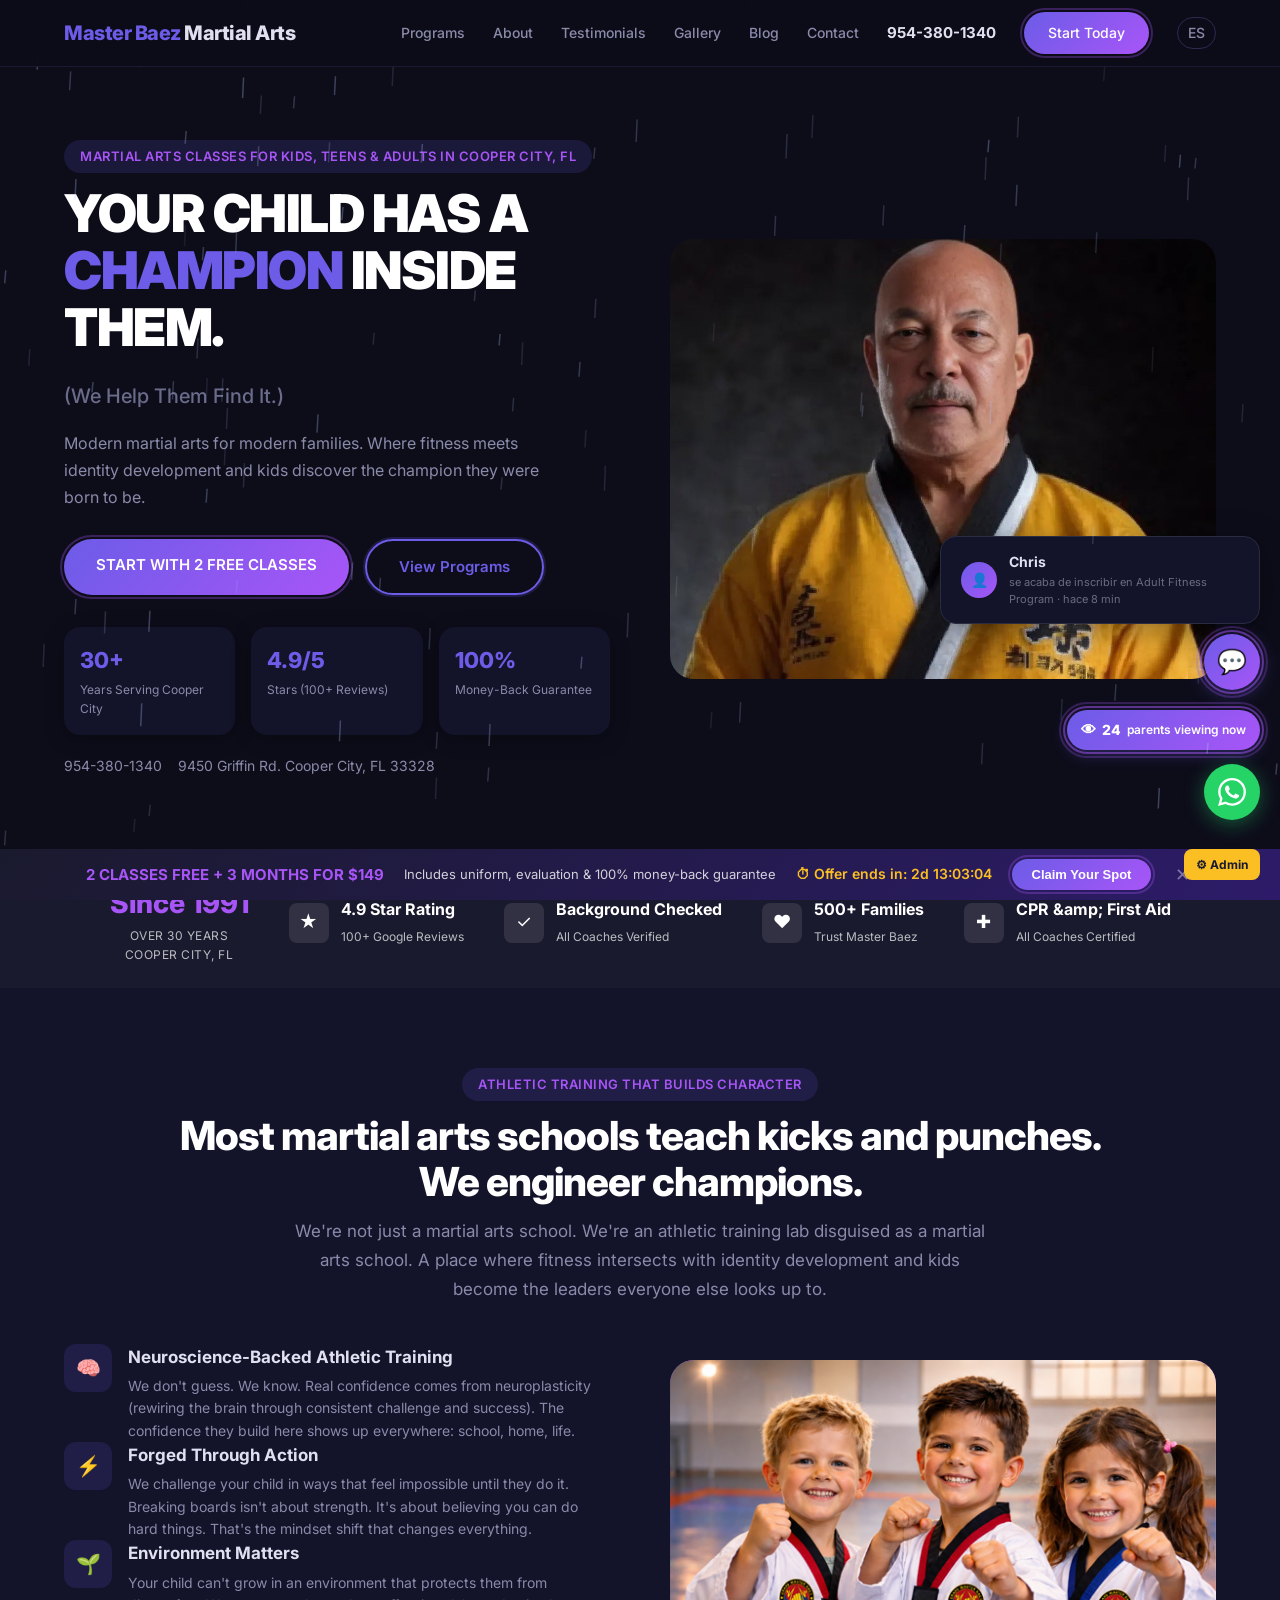
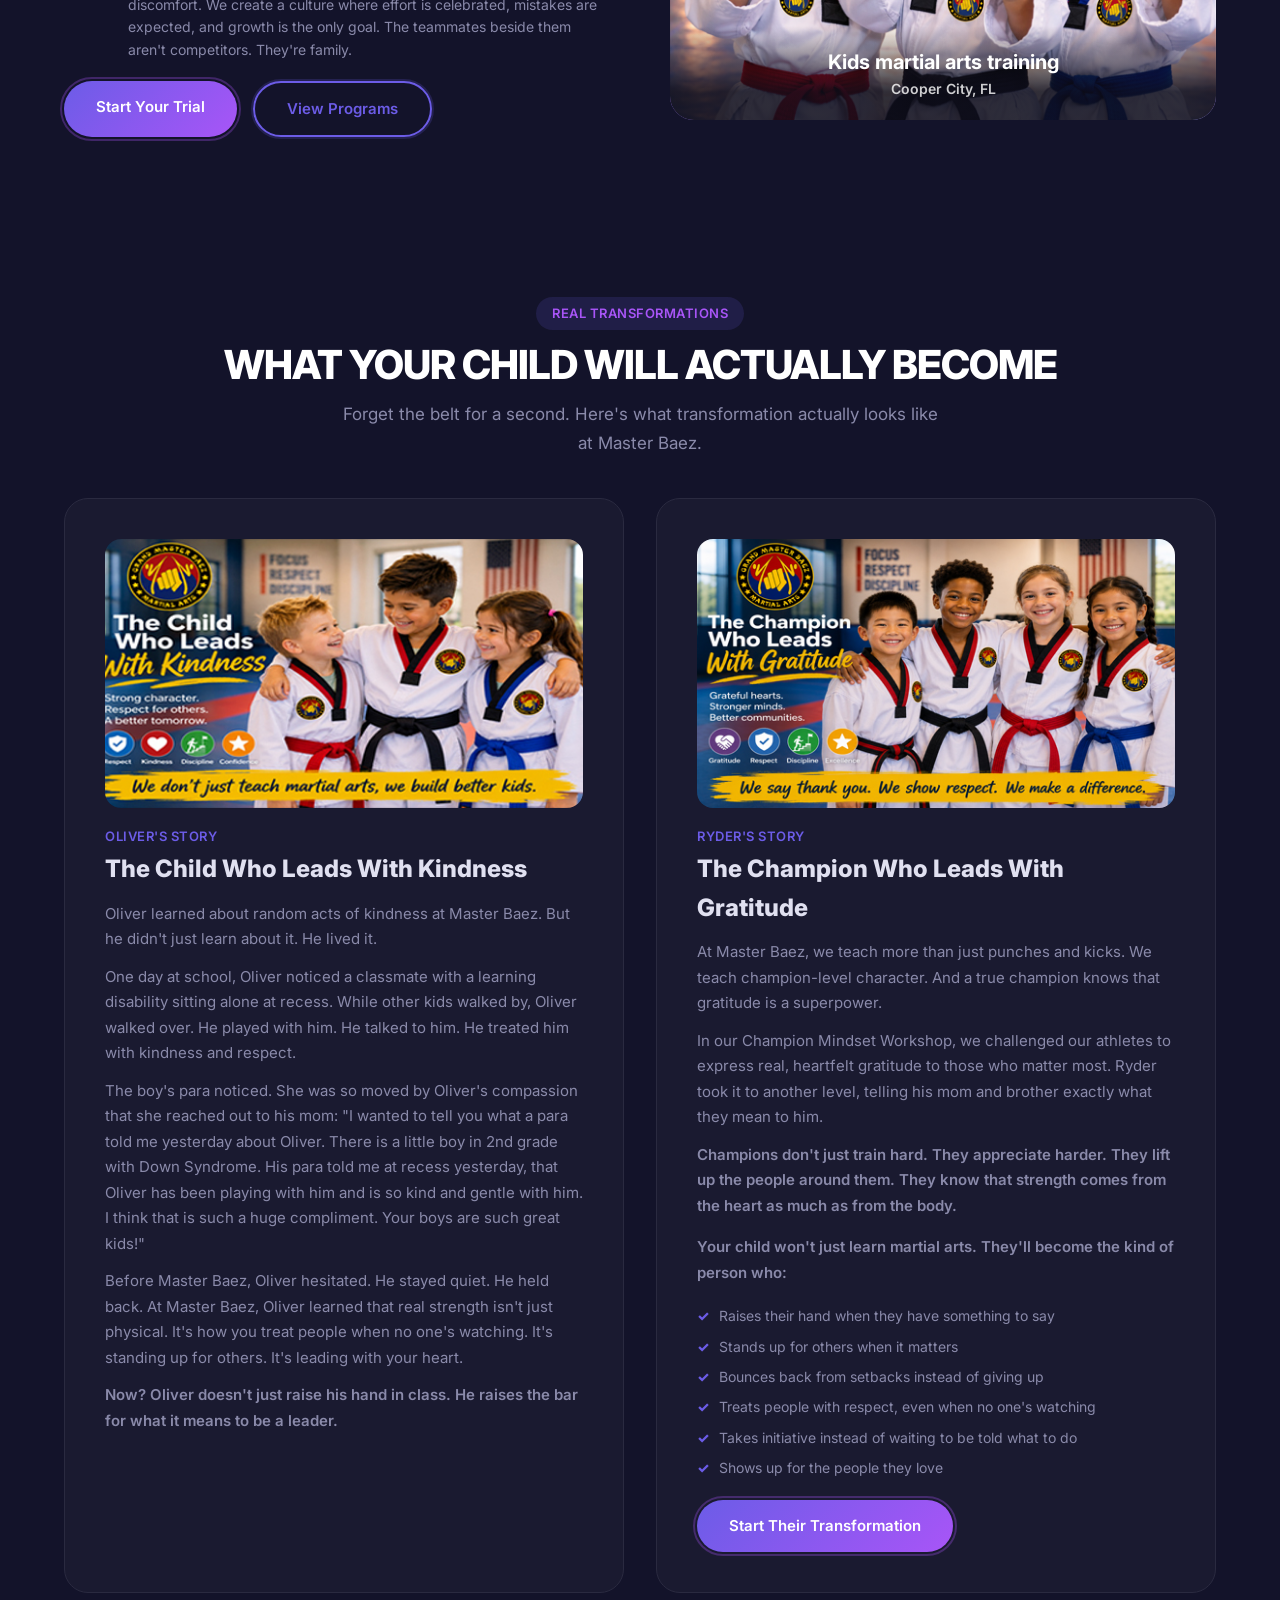
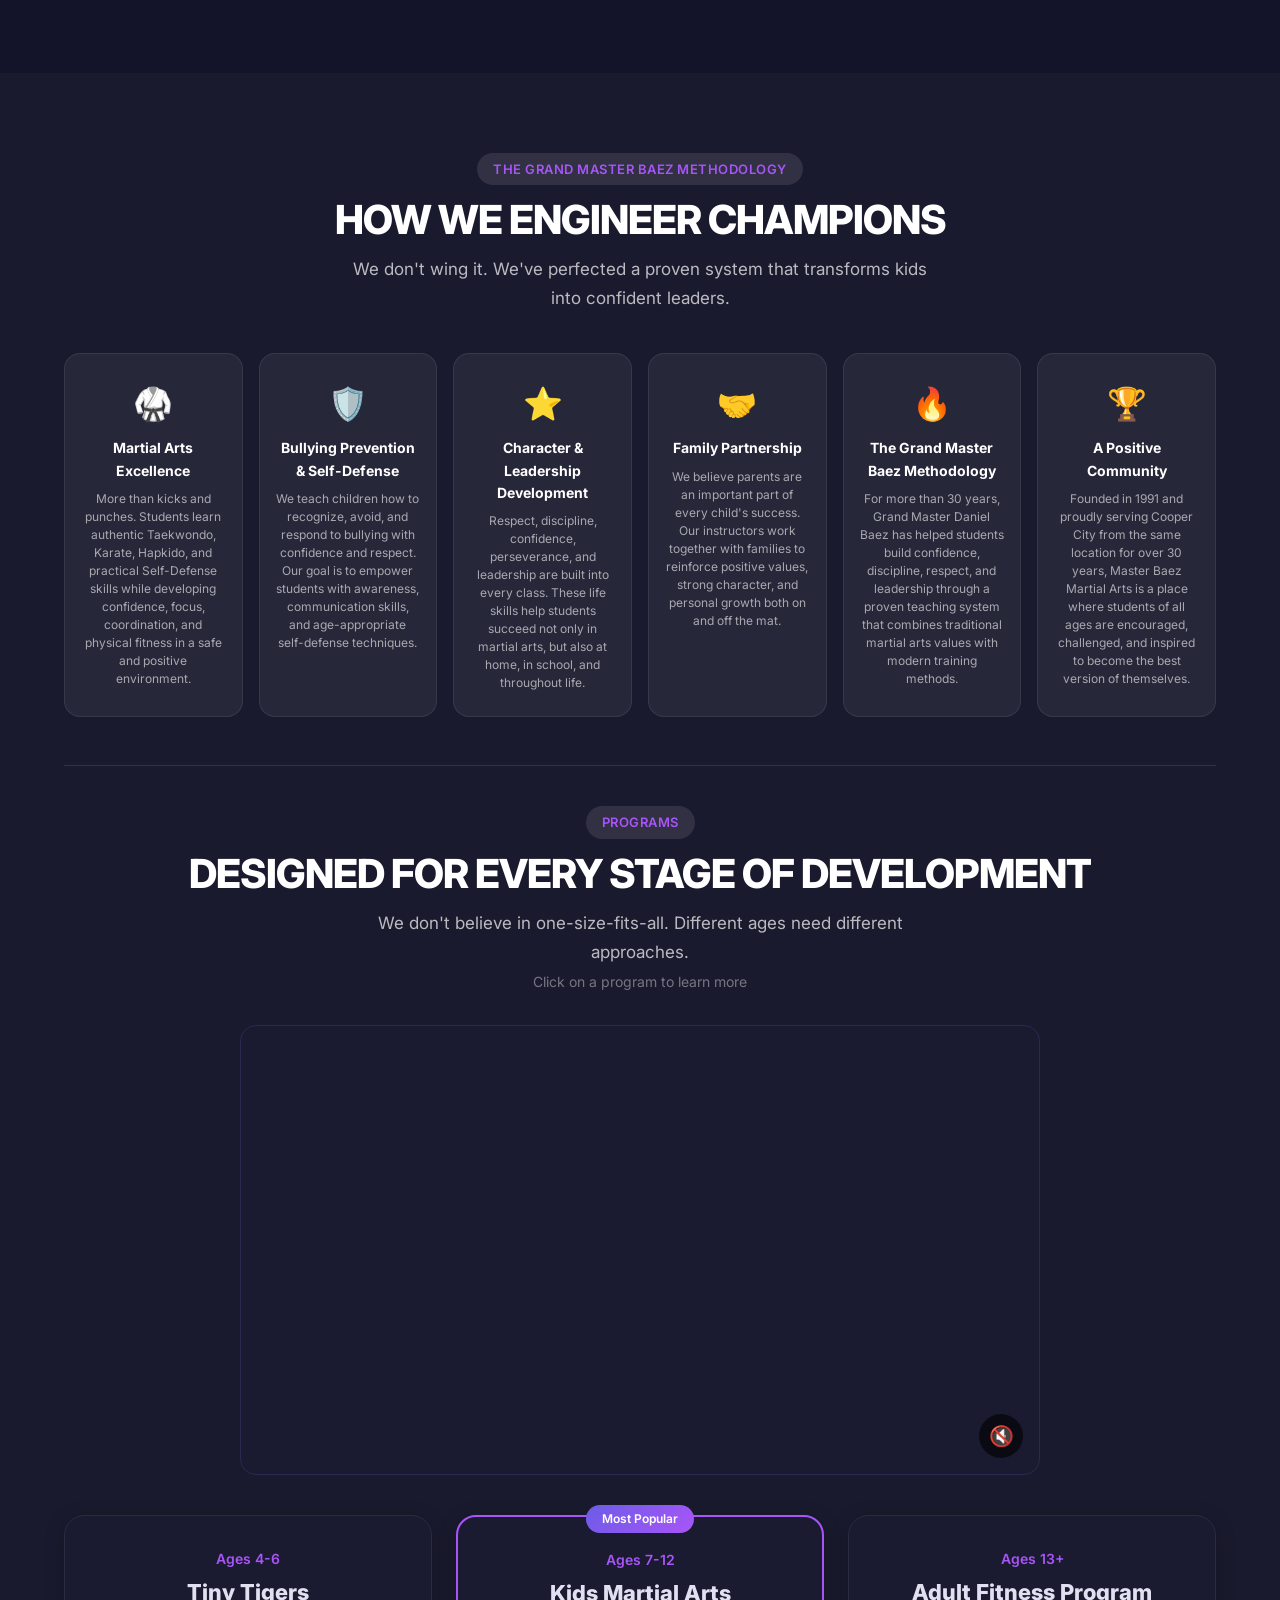
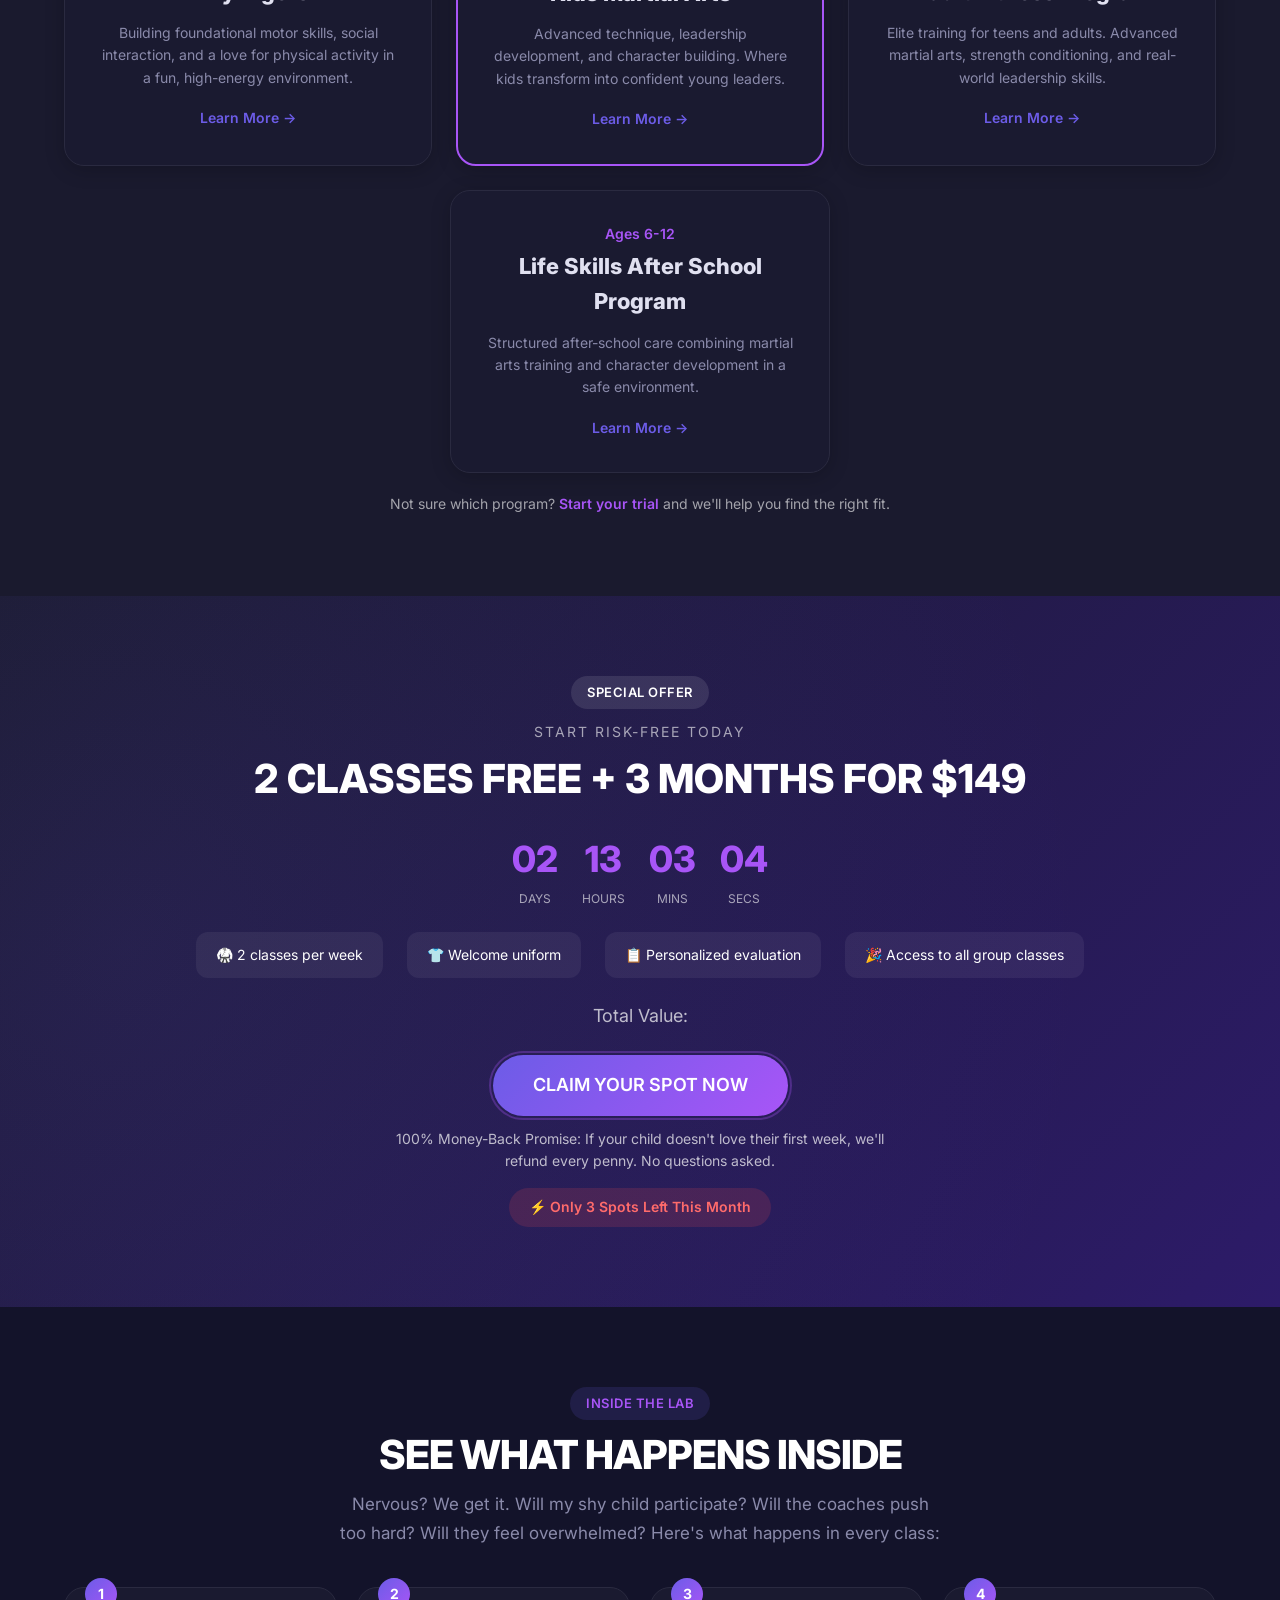
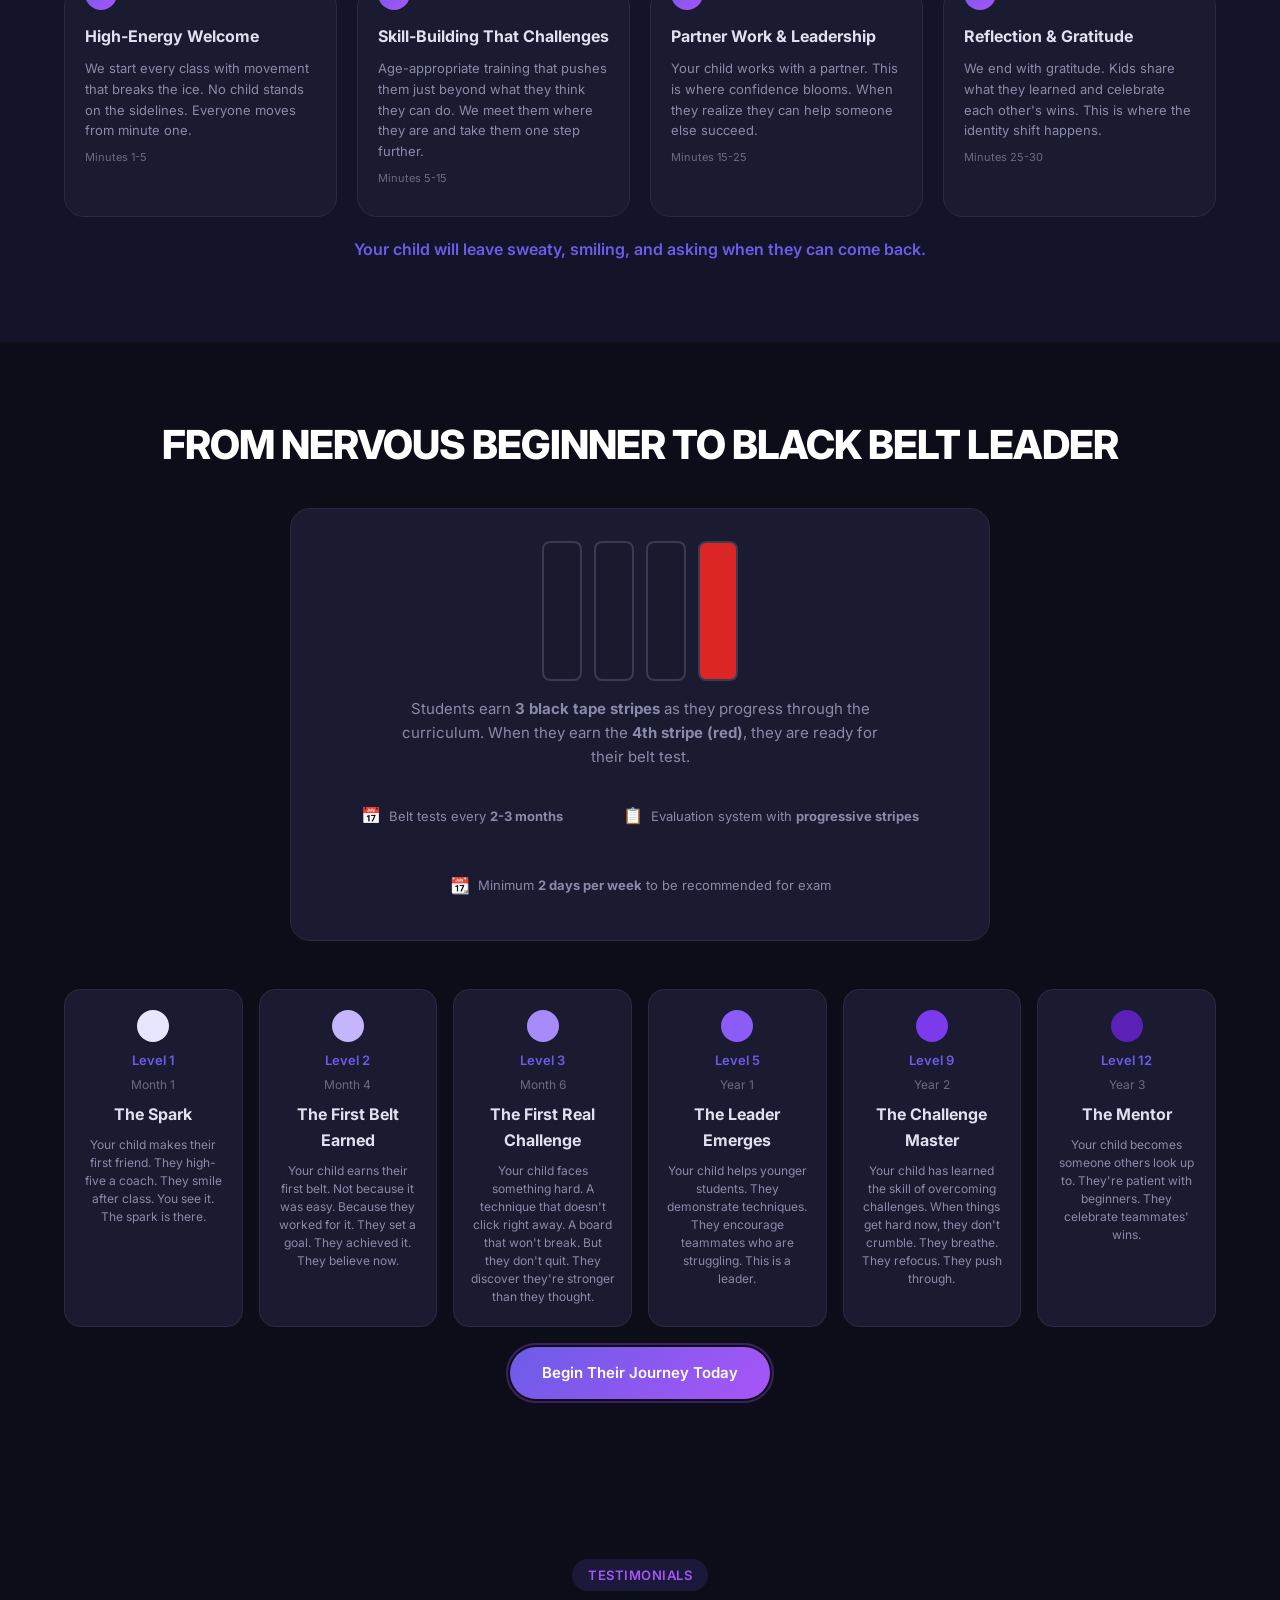
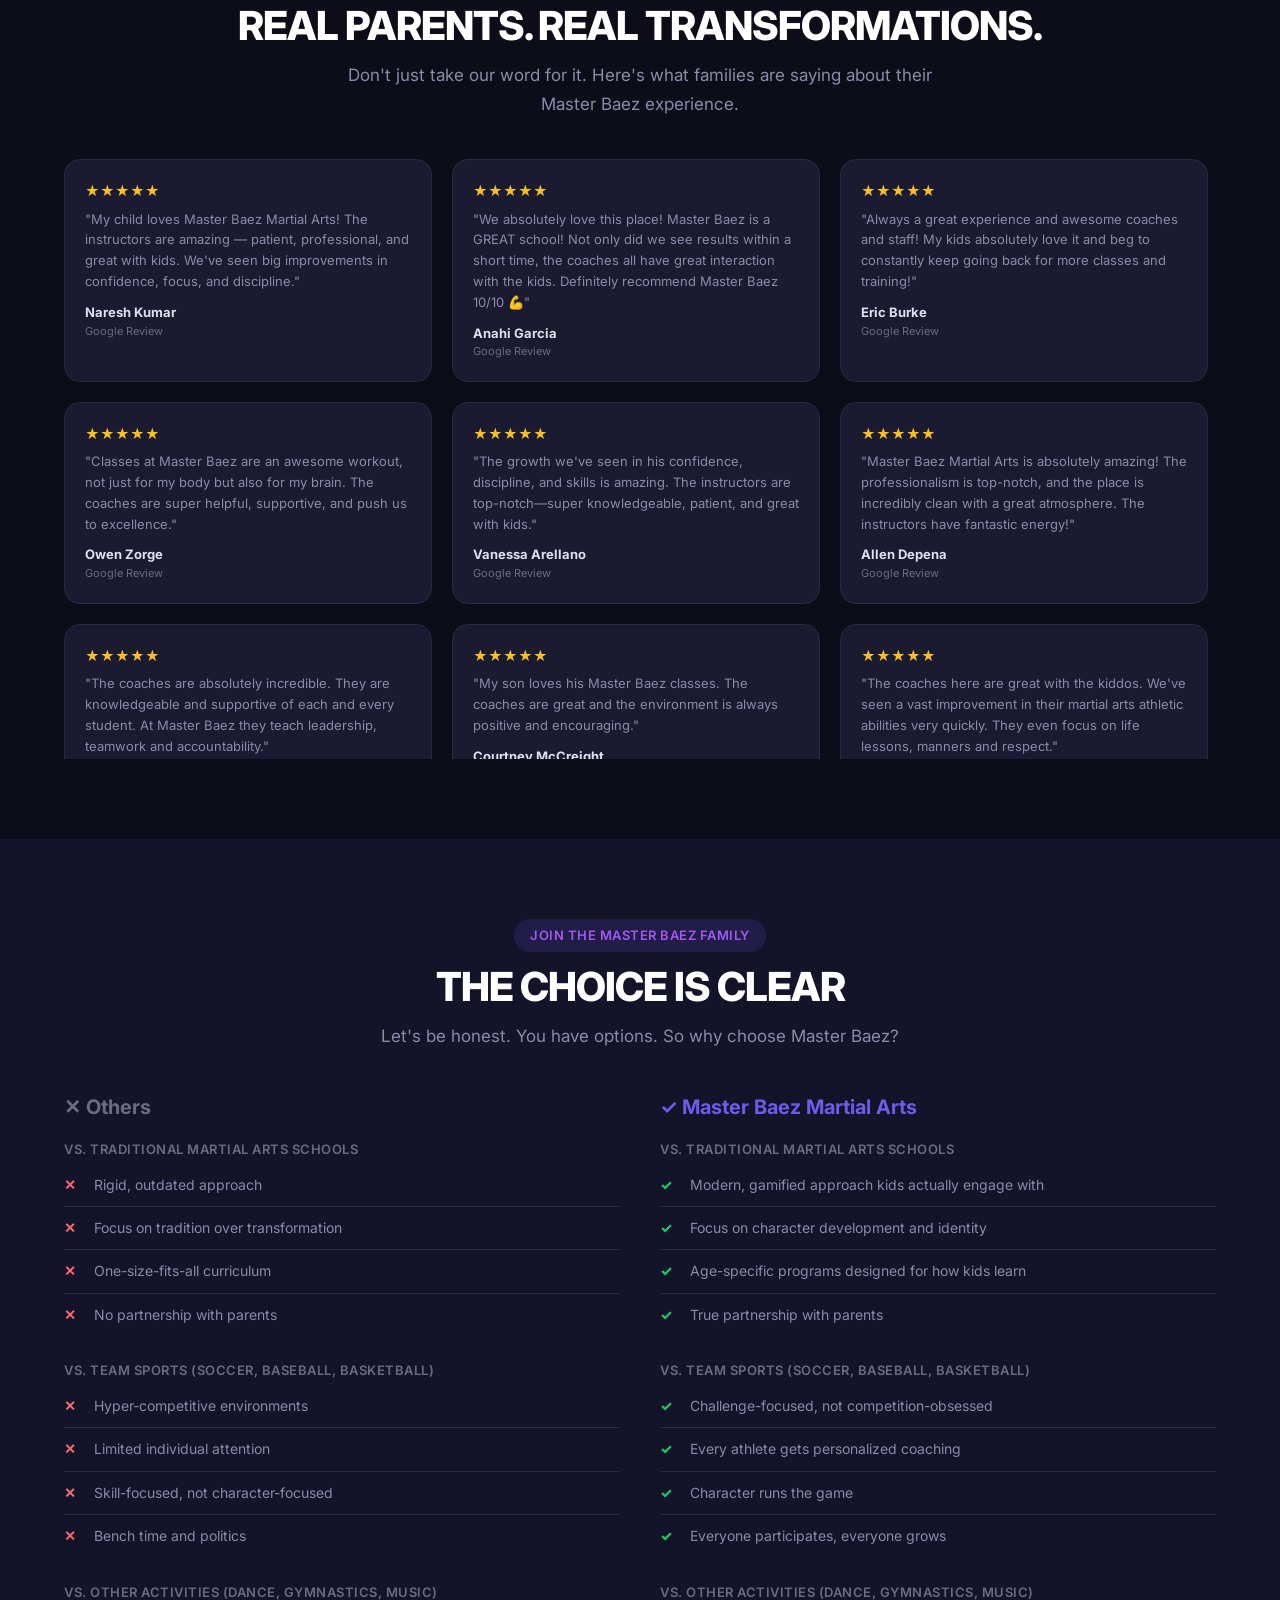
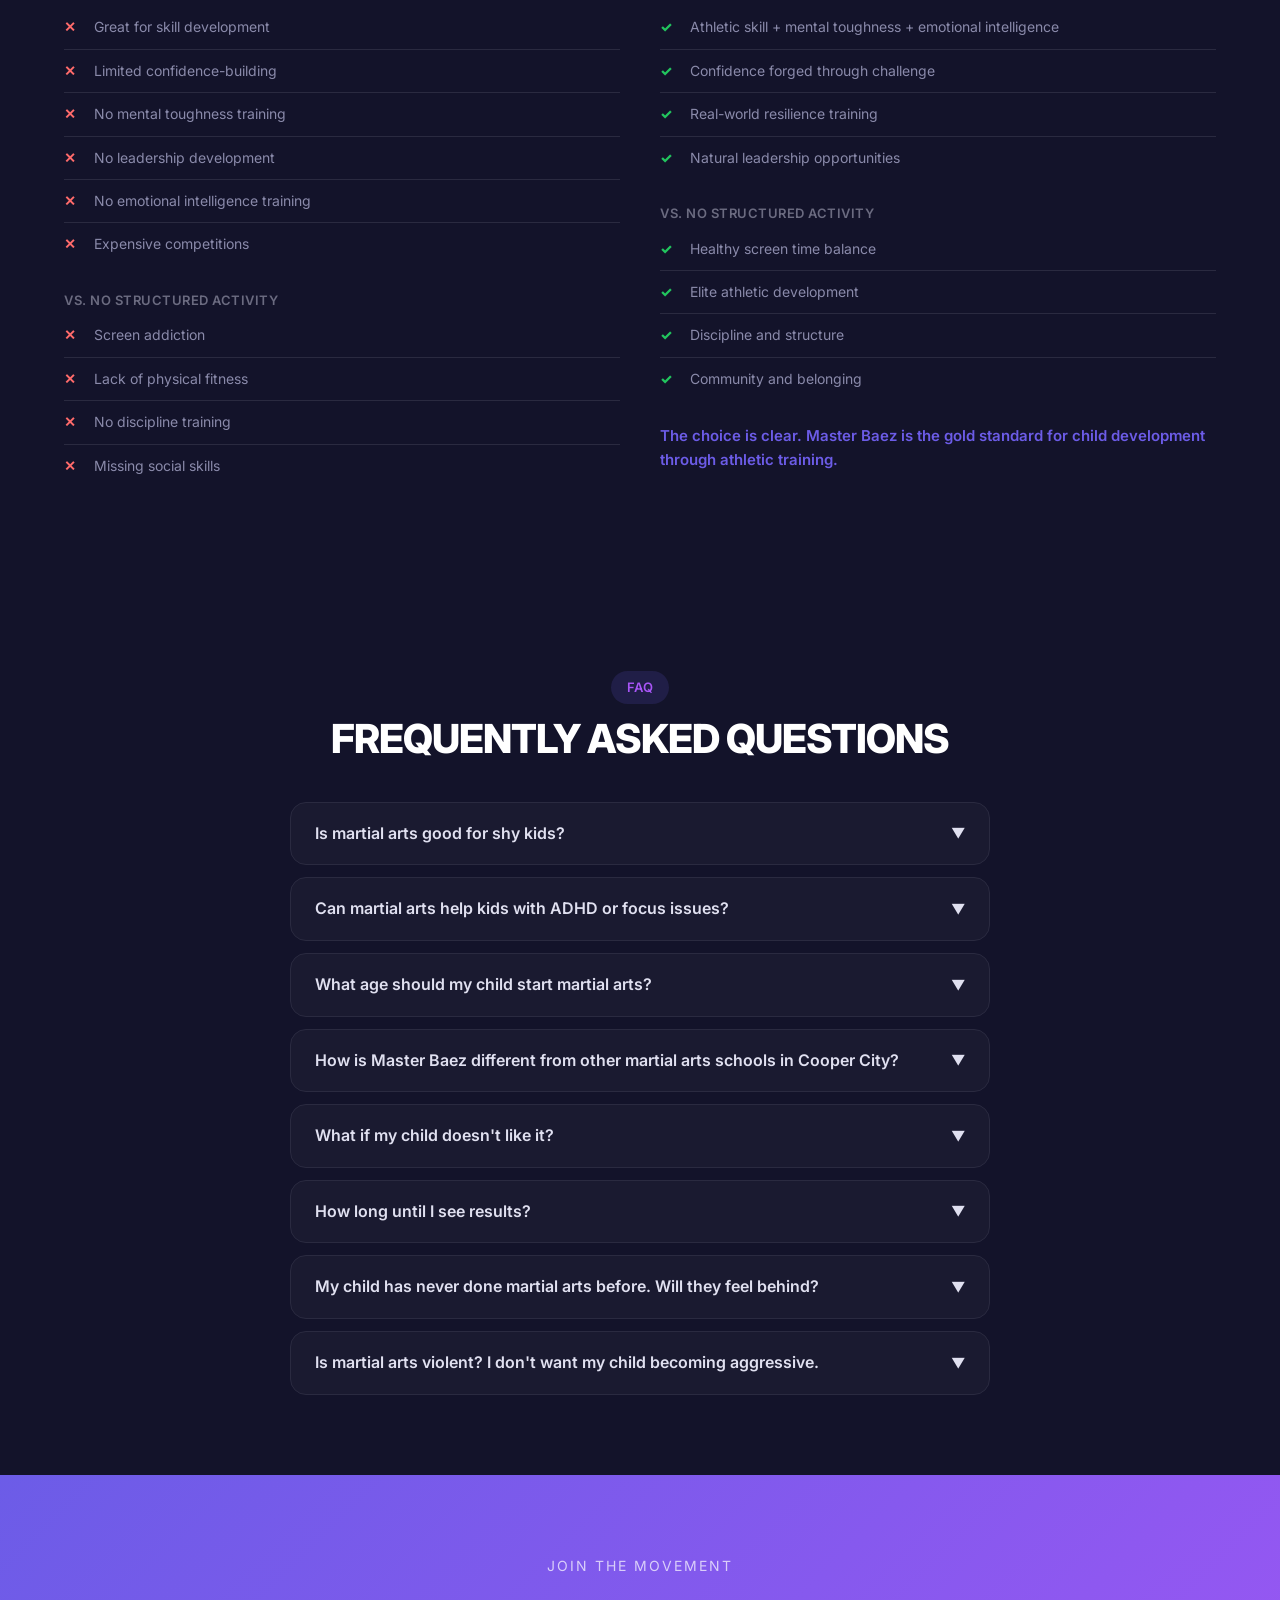
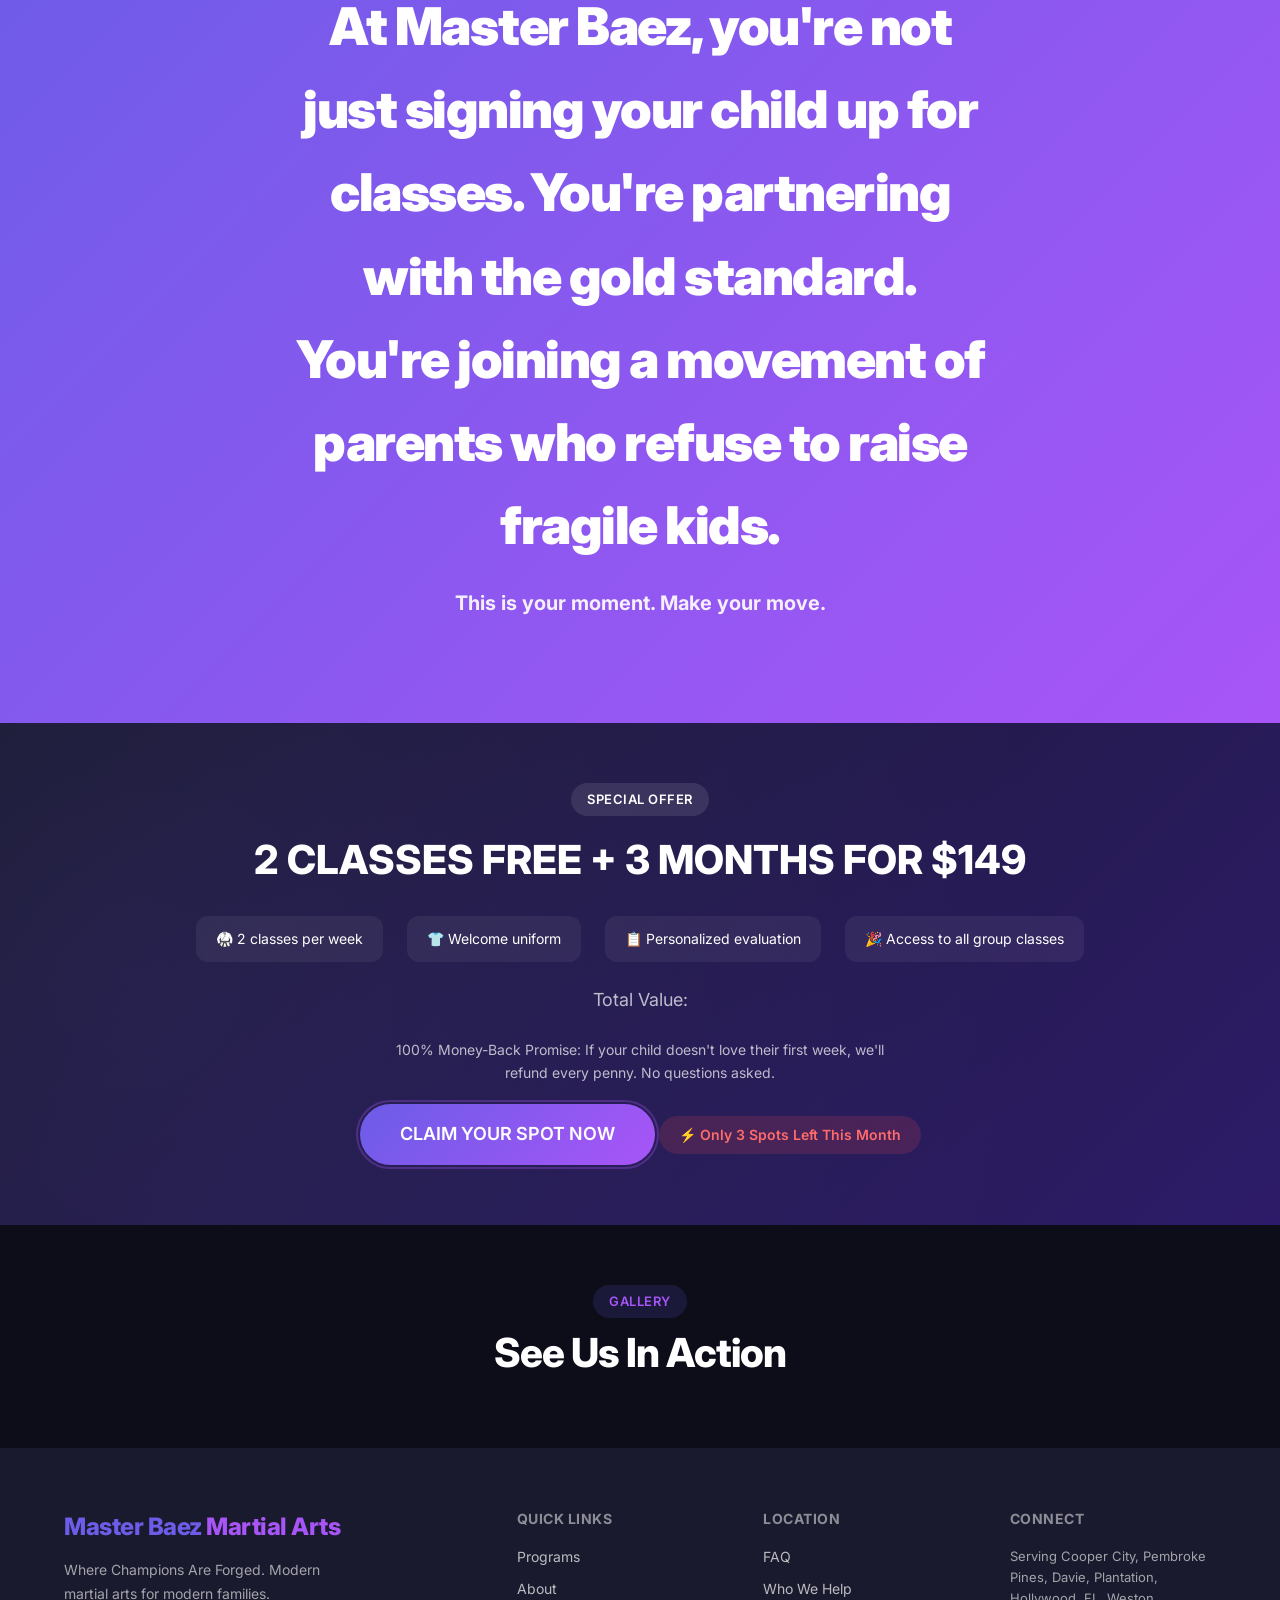
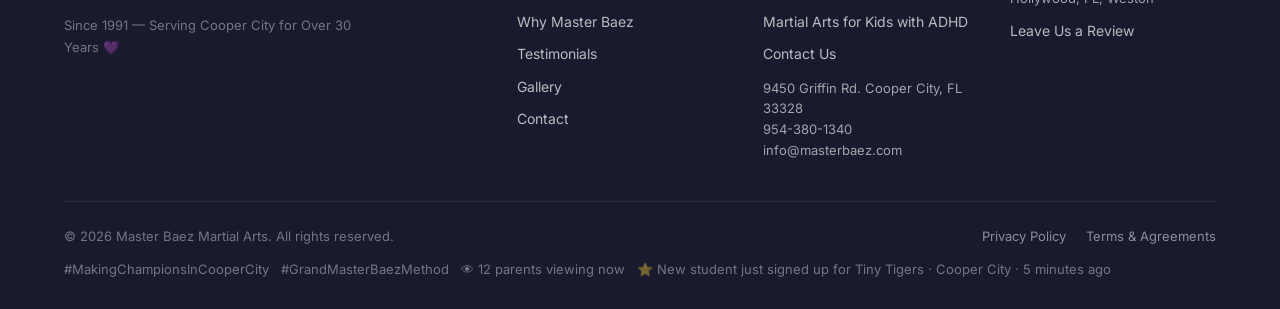
==== commit 0236979d: "Add program links editor (video/link/checkout/imagen per program)" ====
--- a/index.html
+++ b/index.html
@@ -1059,6 +1059,15 @@
       adults:        { video: 'https://afterschoolcoopercity.com/wp-content/uploads/2026/05/Adult-Martial-Arts.mp4', link: '', checkout: '', imagen: '' },
       after_school:  { video: 'https://afterschoolcoopercity.com/wp-content/uploads/2023/10/asp-cooper-city-Loking.mp4', link: '', checkout: '', imagen: '' }
     };
+    // Cargar enlaces desde program-links.json (se sobreescribe a lo guardado en el editor)
+    (function() {
+      var plURL = window.location.pathname.replace(/\/[^/]*$/, '') + '/data/program-links.json';
+      fetch(plURL).then(function(r) { if (r.ok) return r.json(); }).then(function(d) {
+        if (d) Object.keys(d).forEach(function(k) {
+          if (PROGRAM_LINKS[k]) Object.assign(PROGRAM_LINKS[k], d[k]);
+        });
+      }).catch(function(){});
+    })();
     // ===================== FIN — no tocar de aquí para abajo =====================
 
     function openProgramVideo(key, nextView, nextData) {
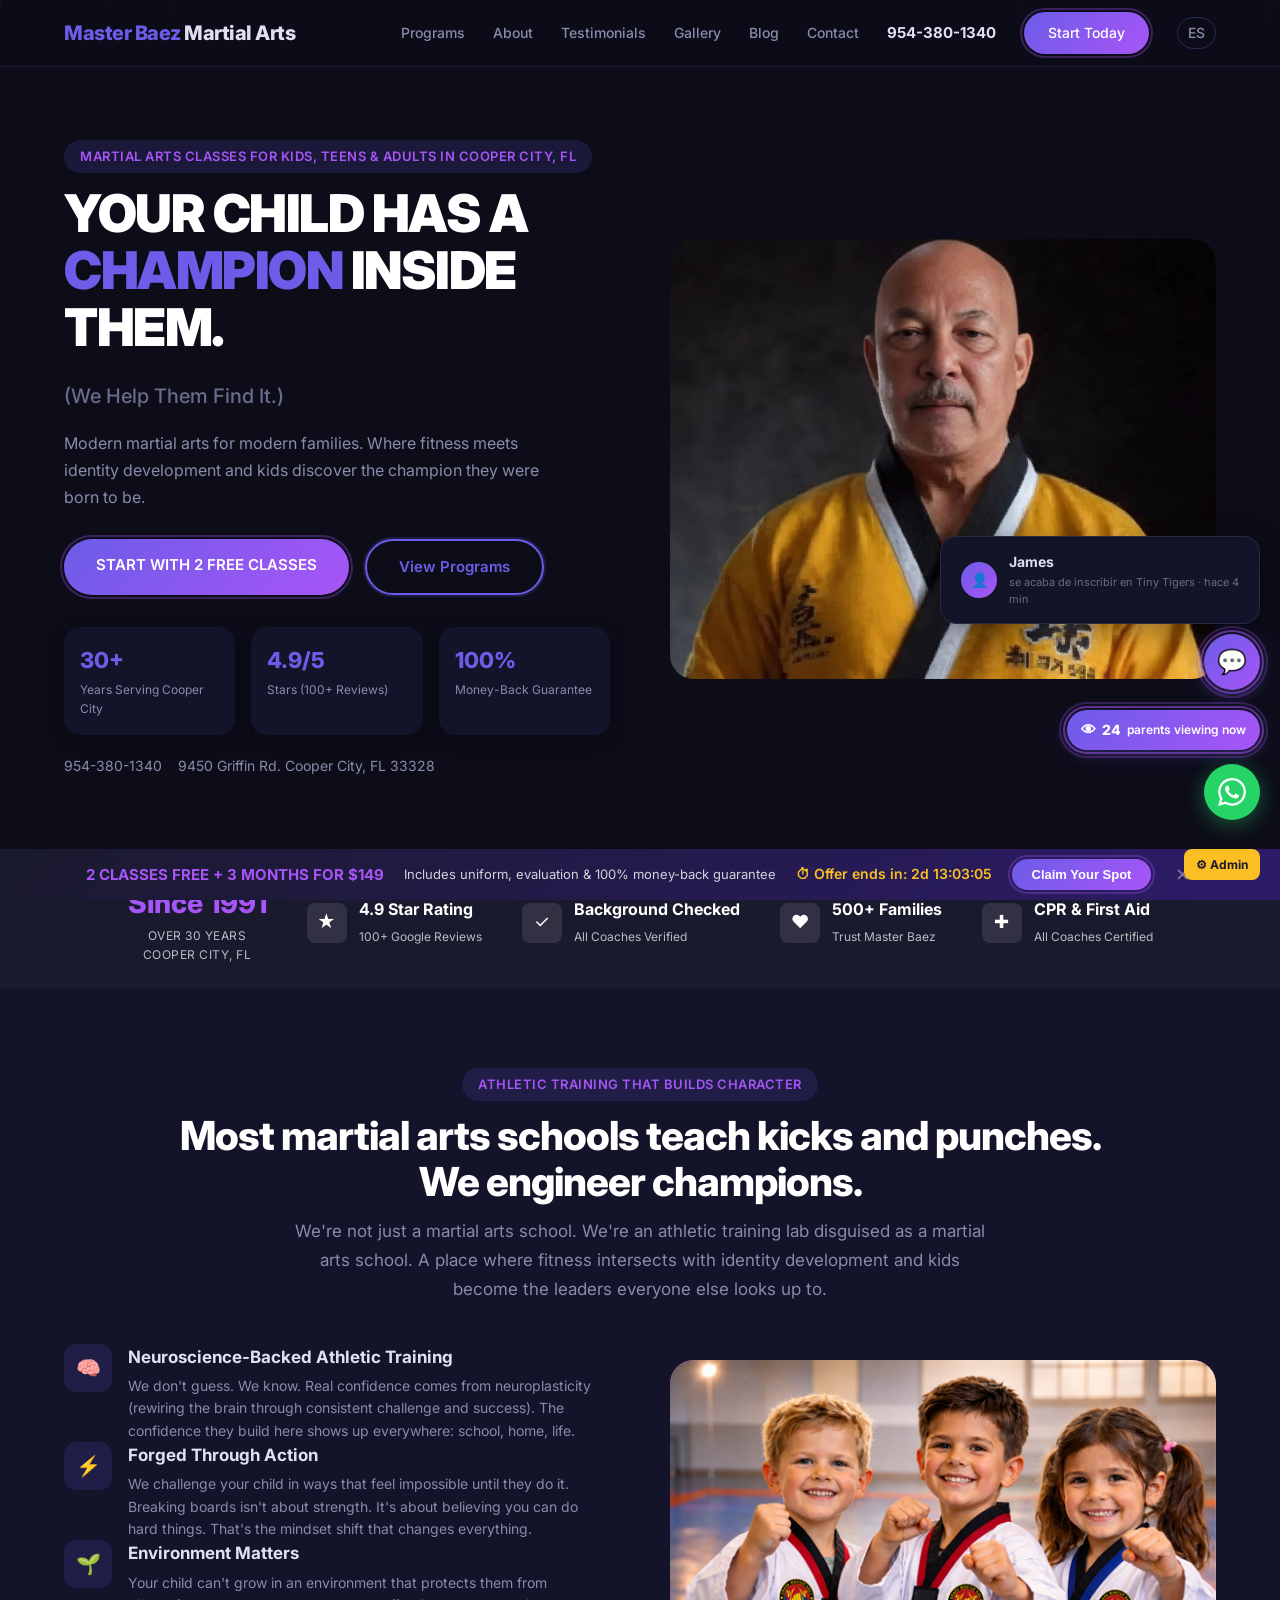
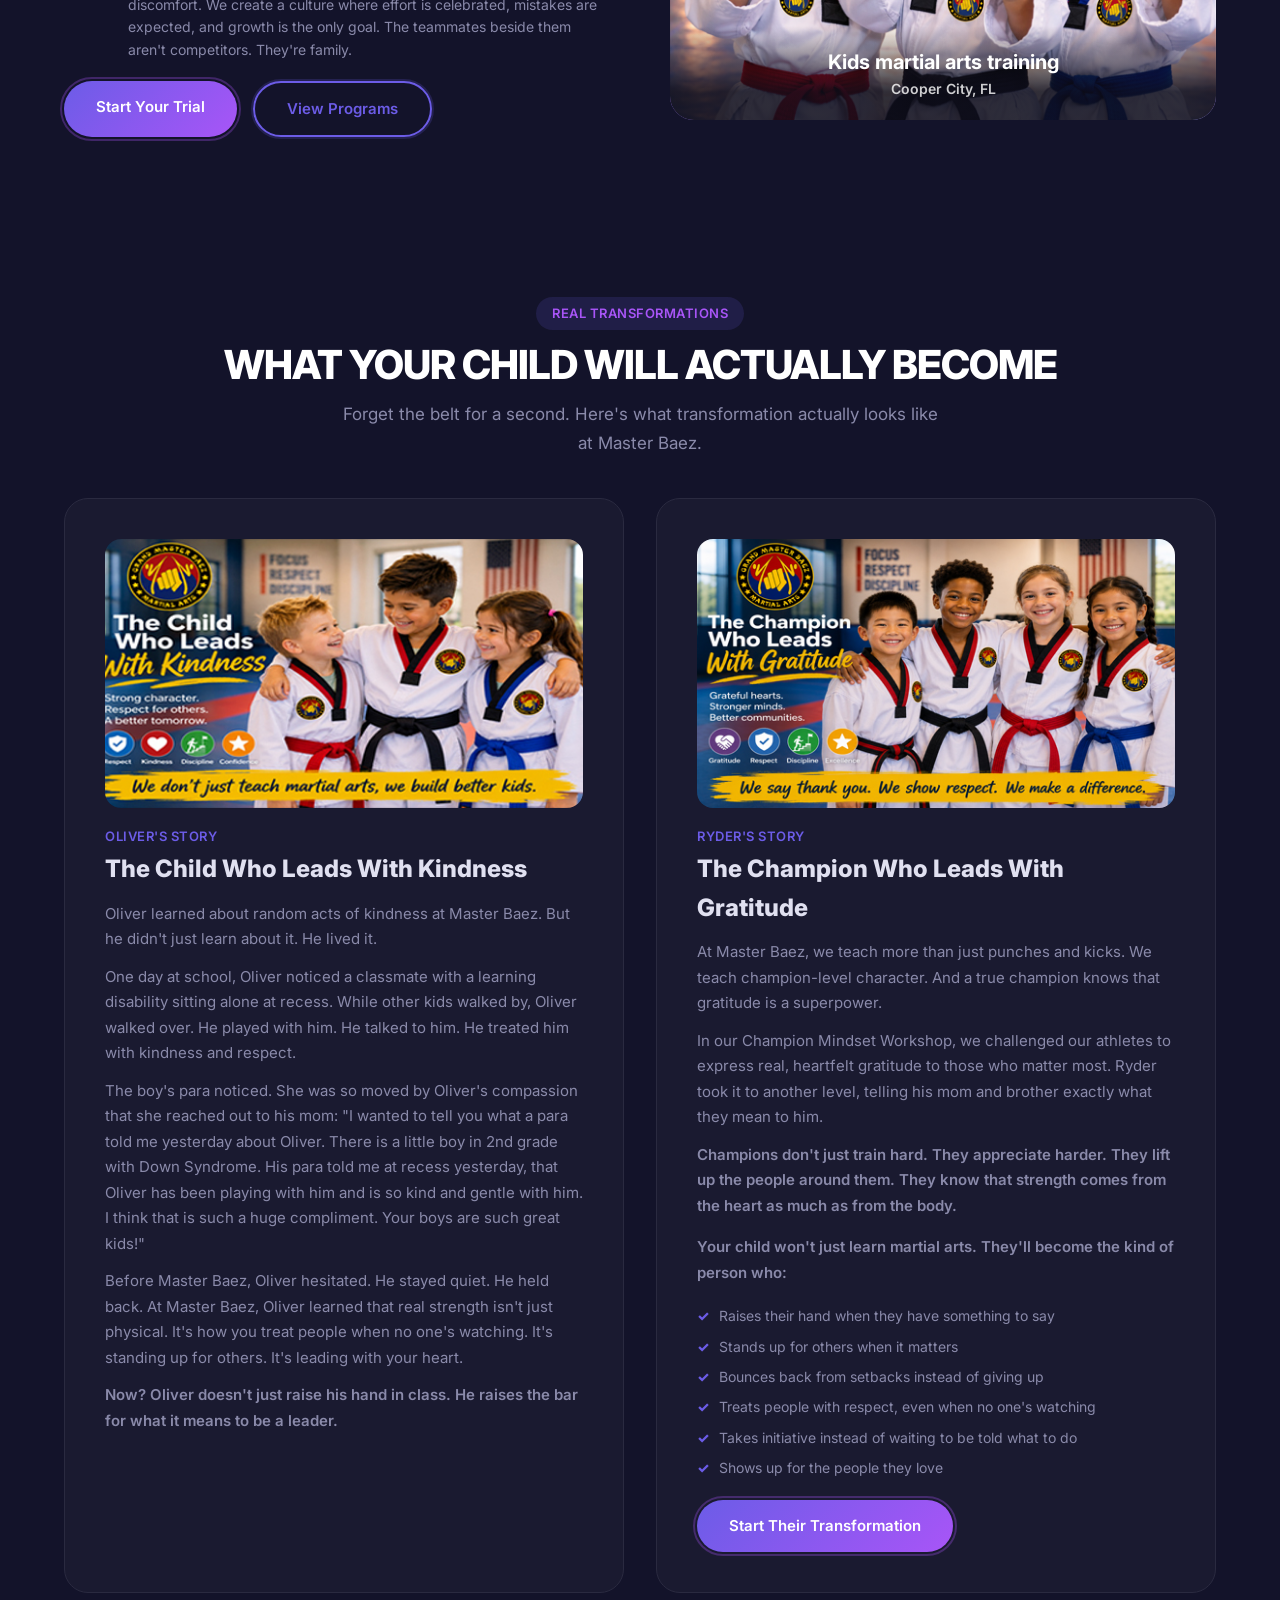
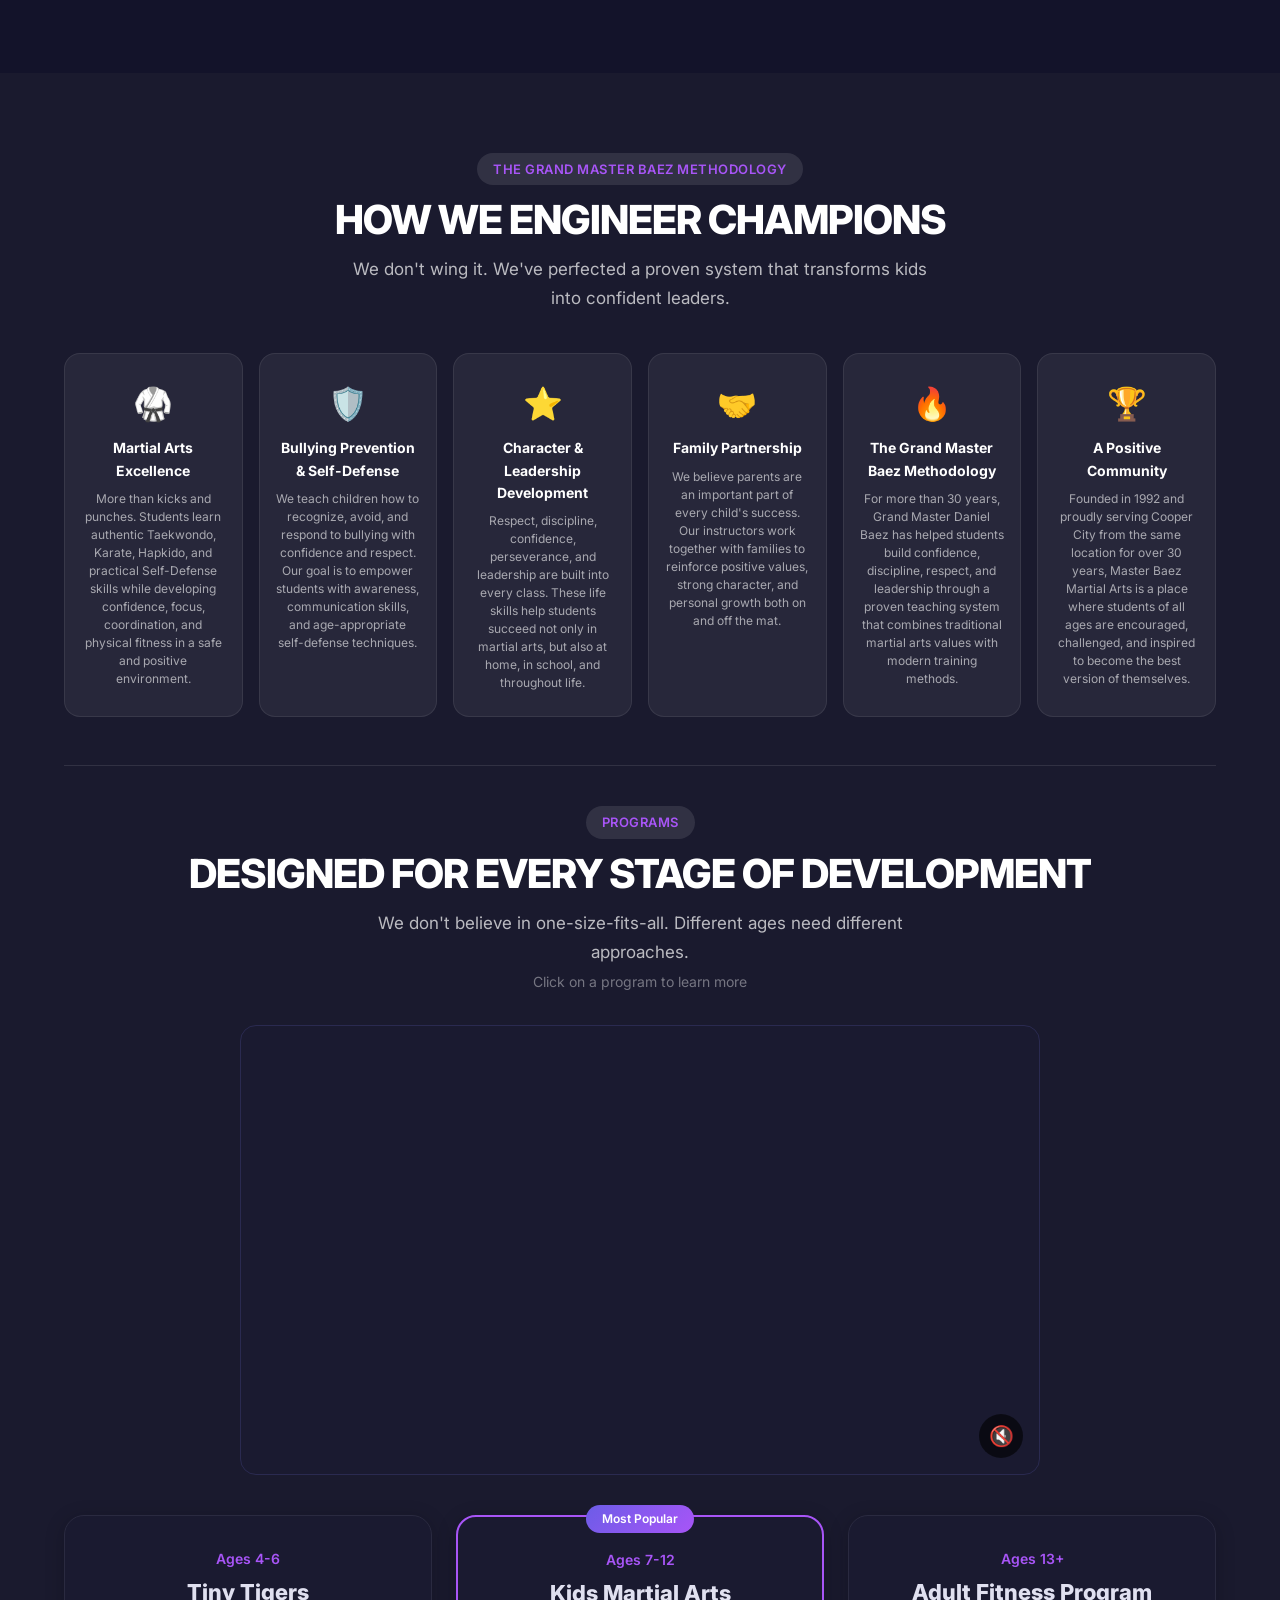
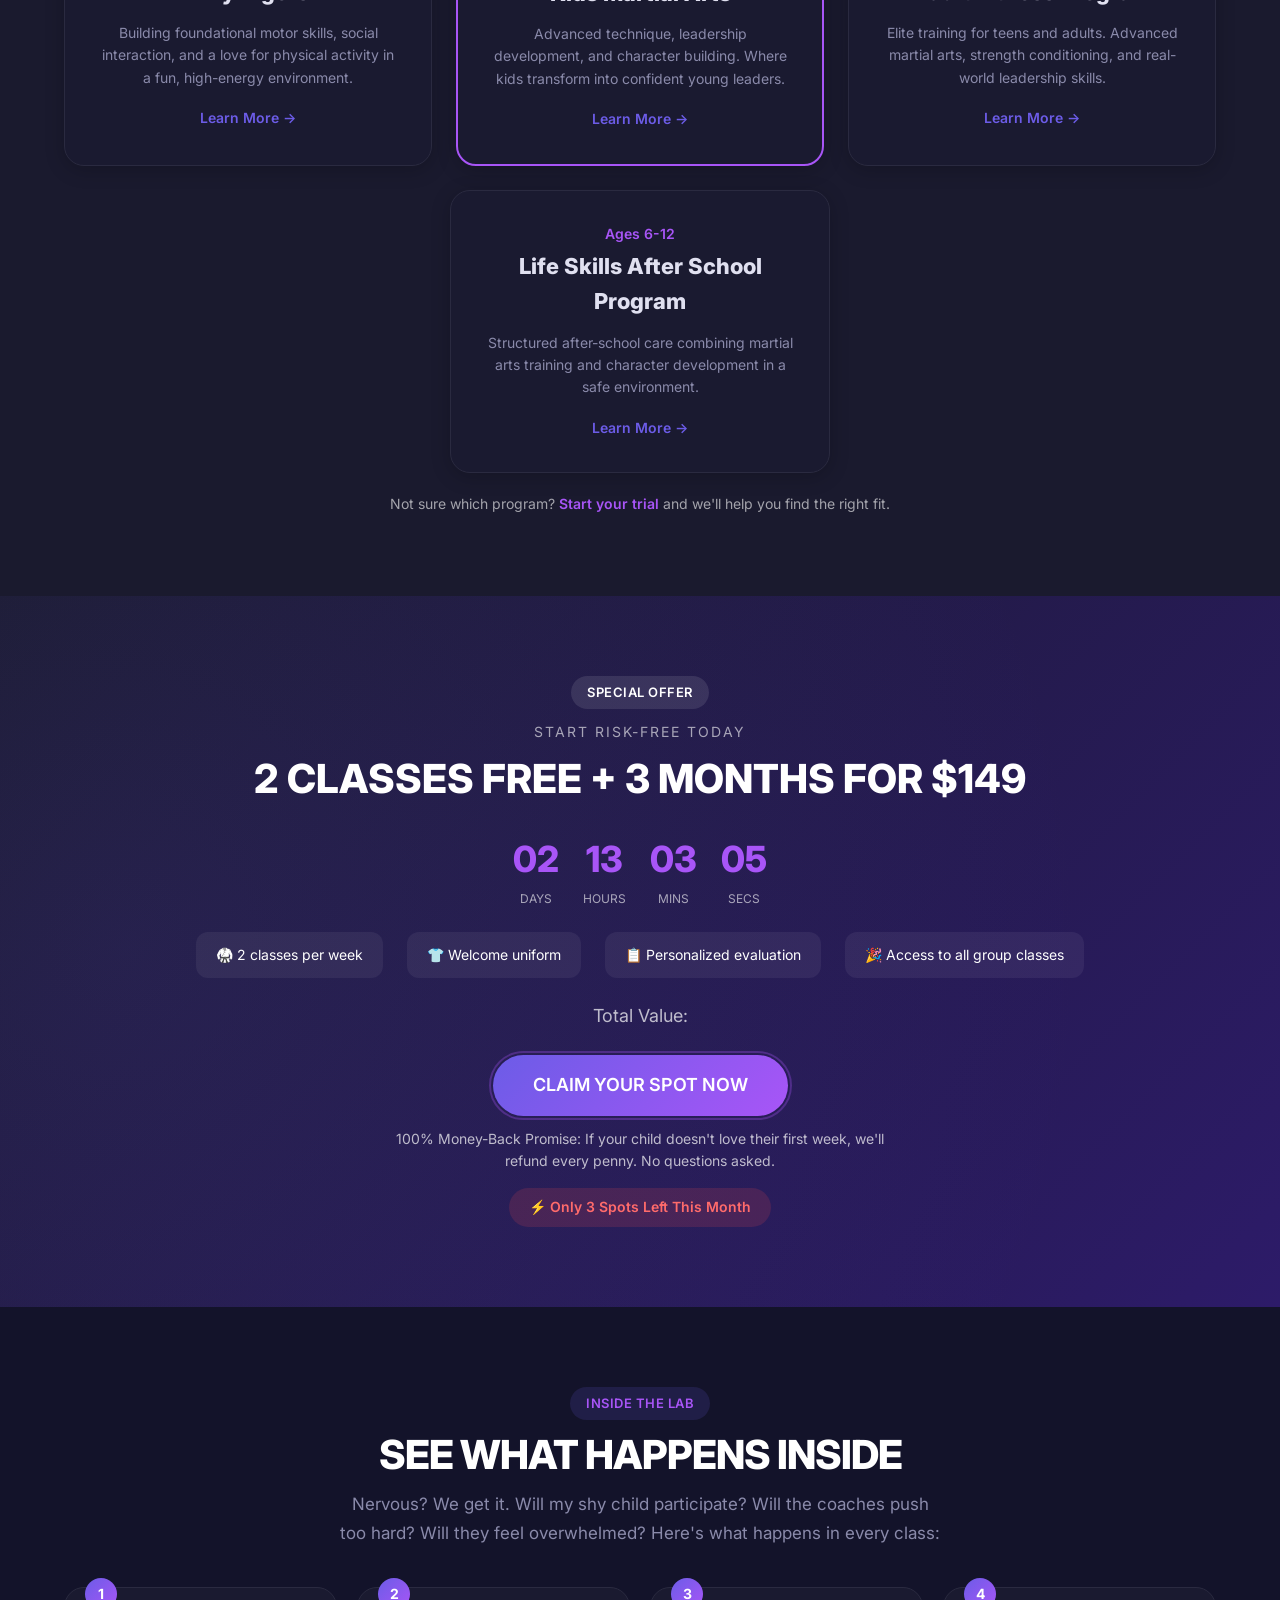
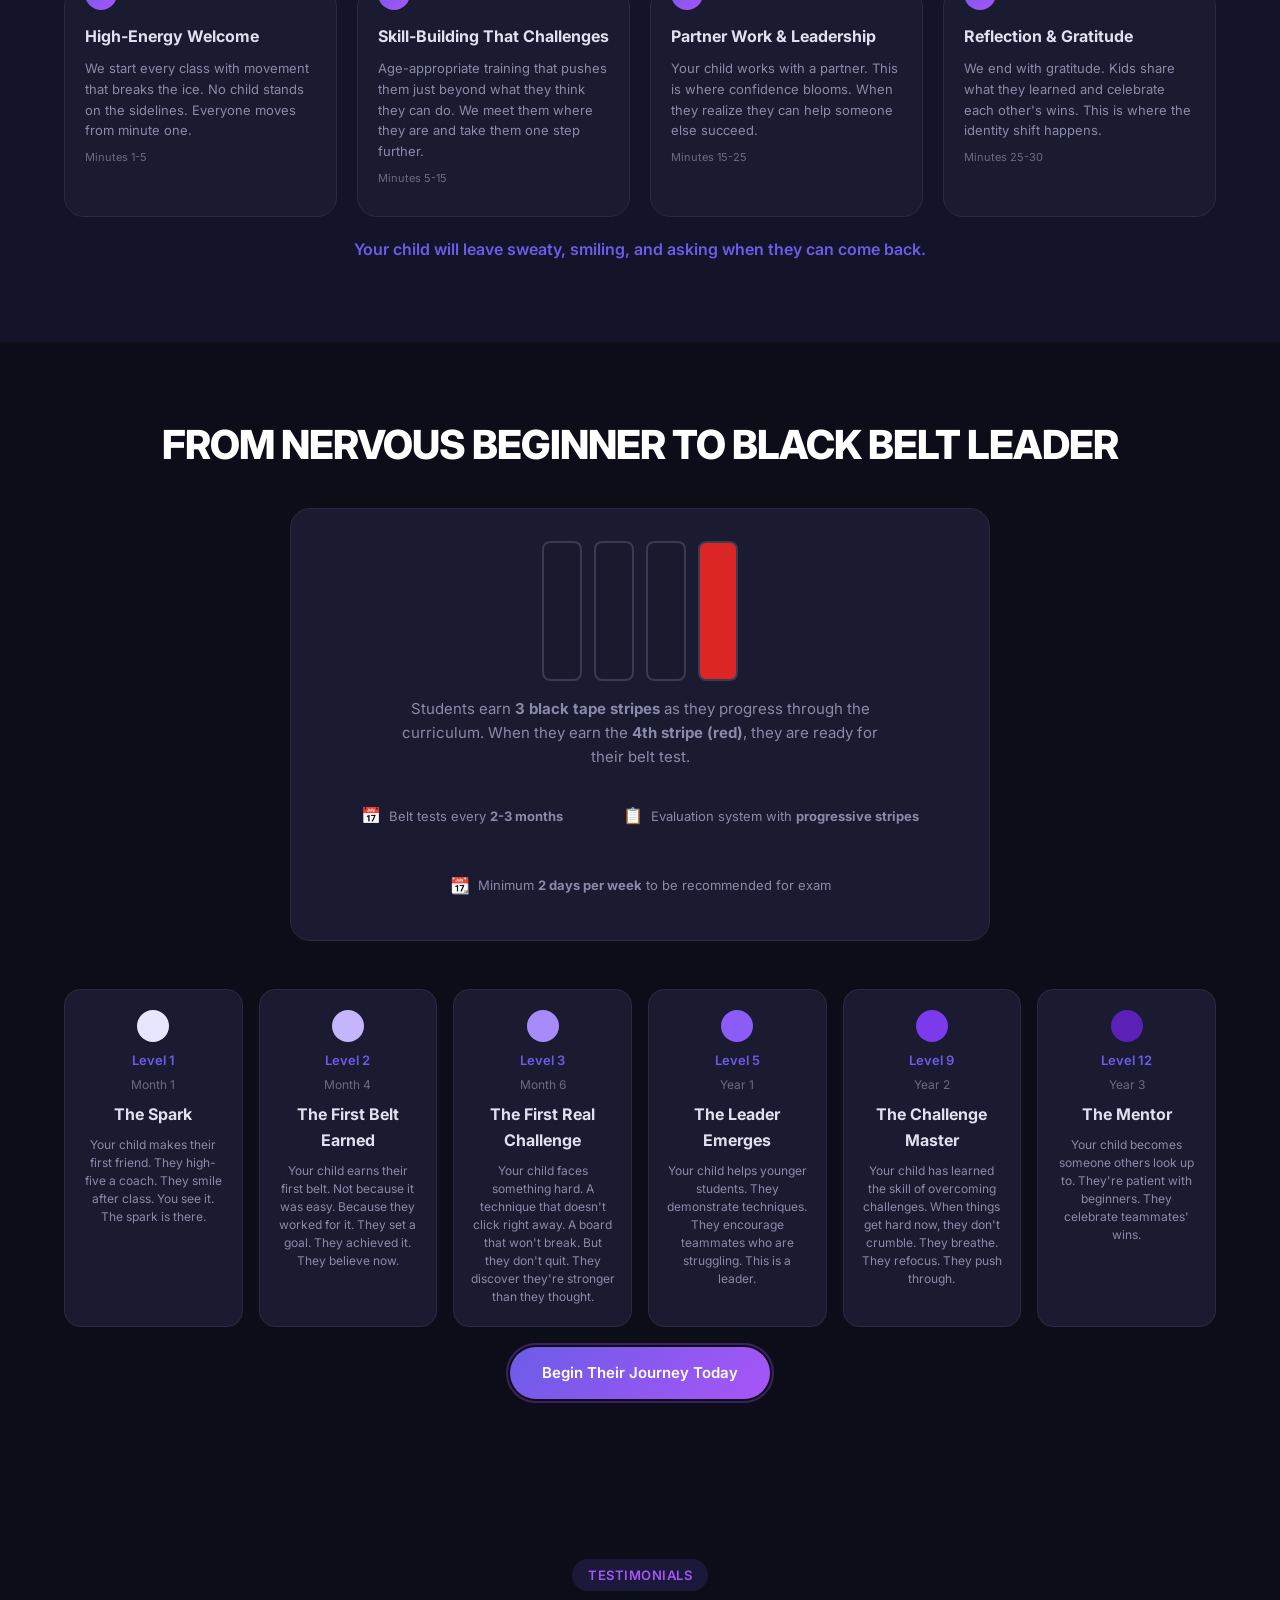
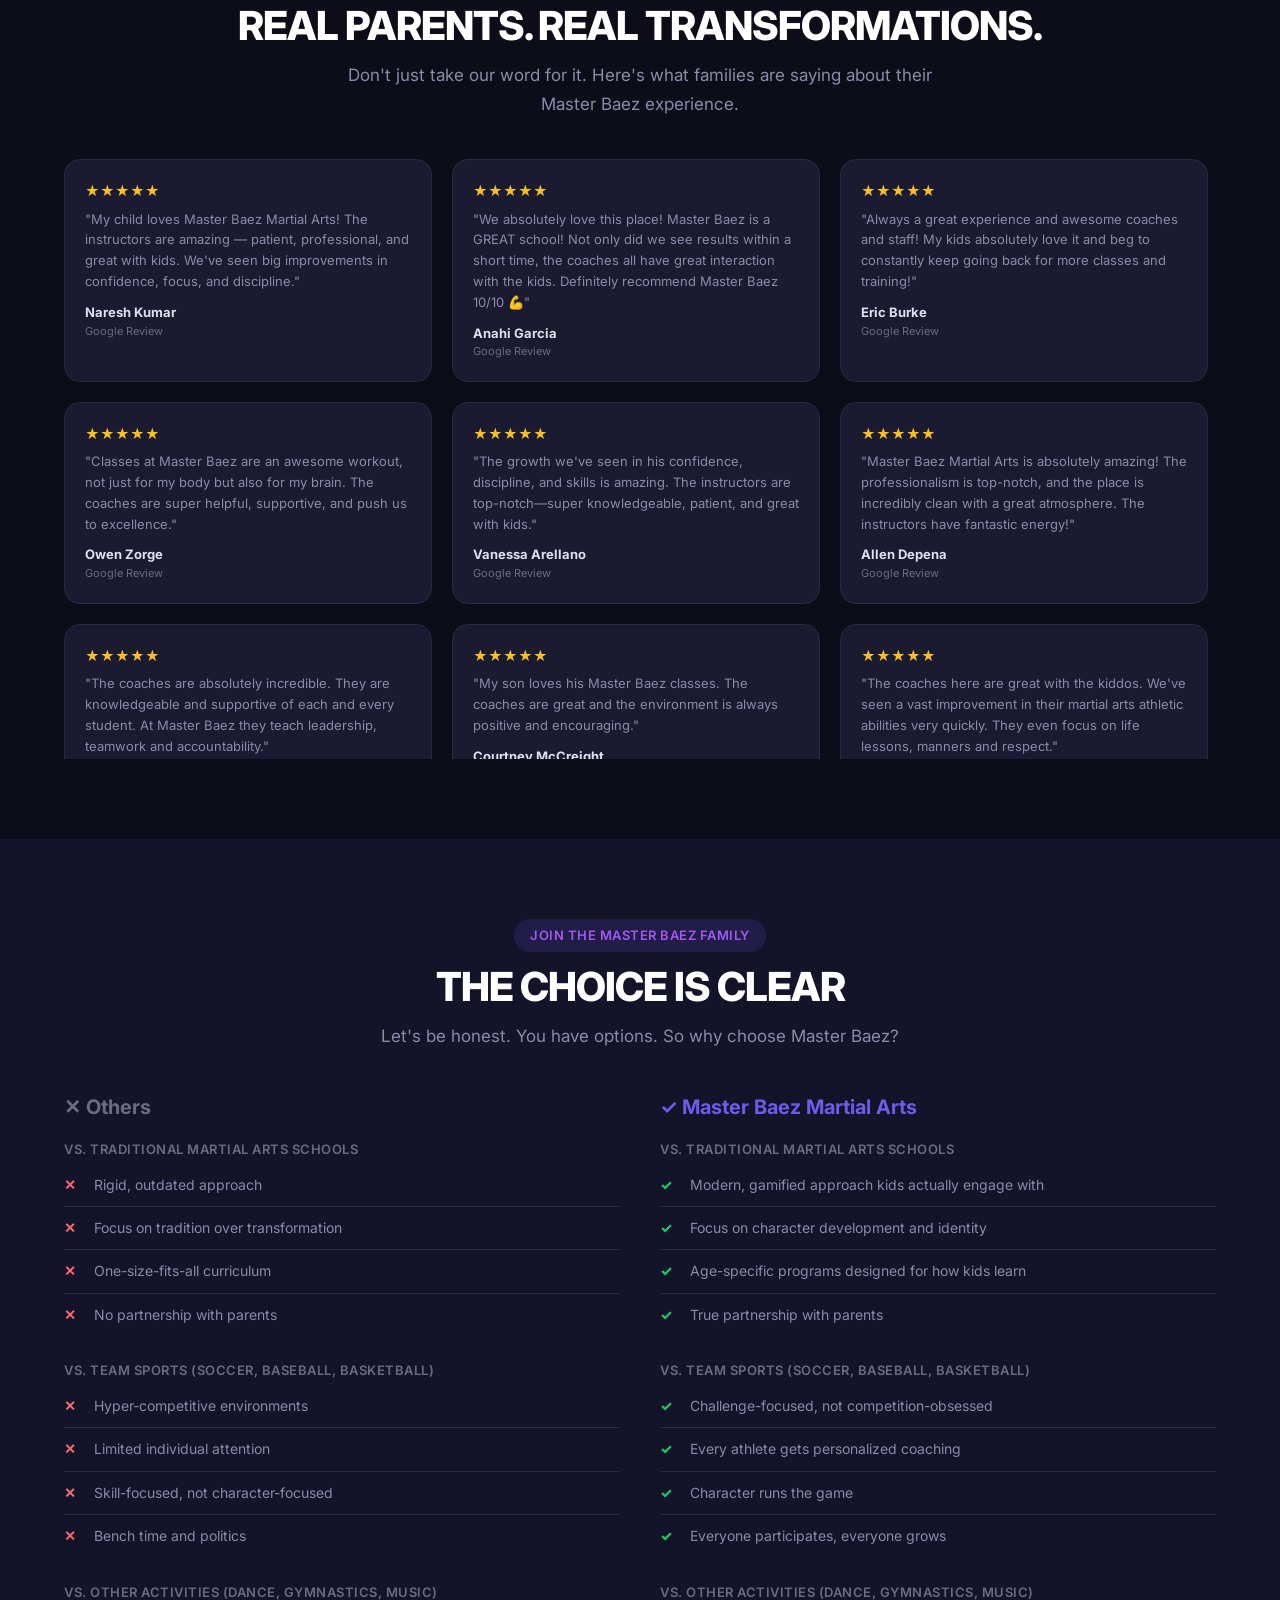
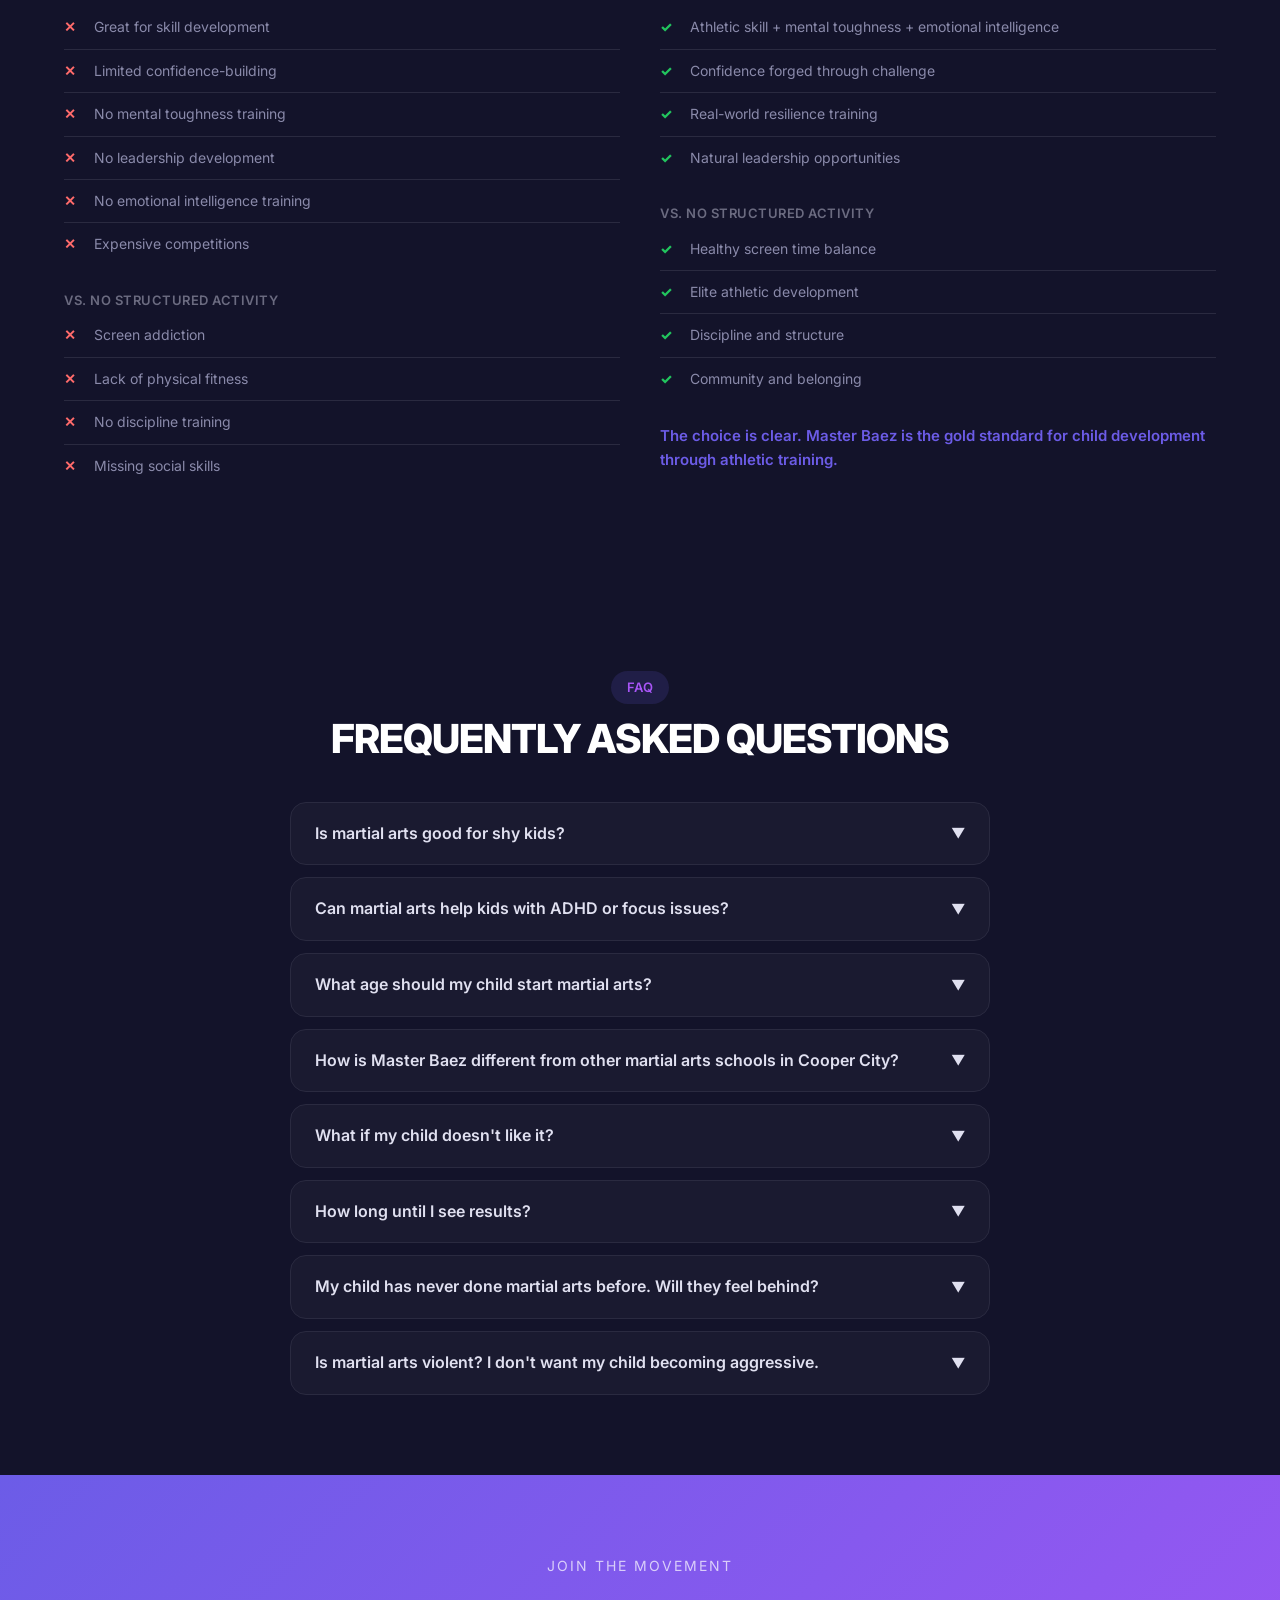
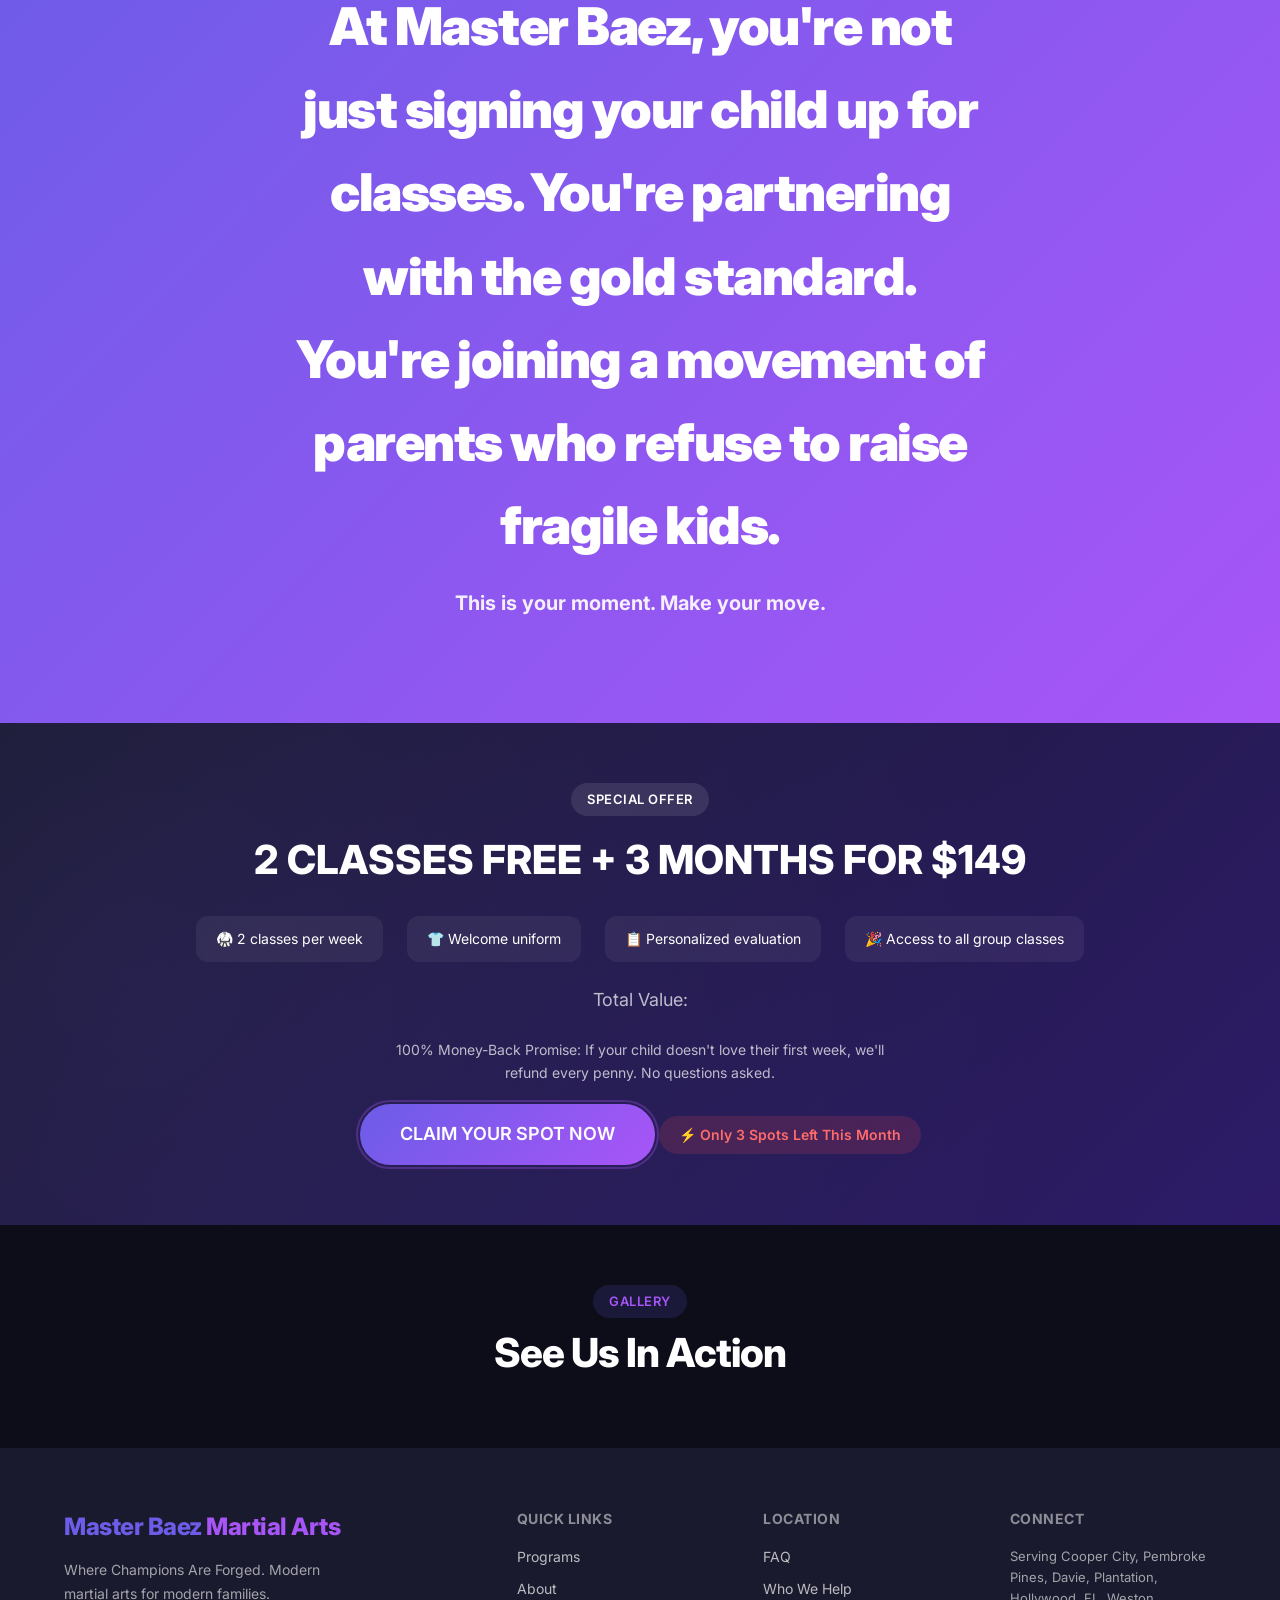
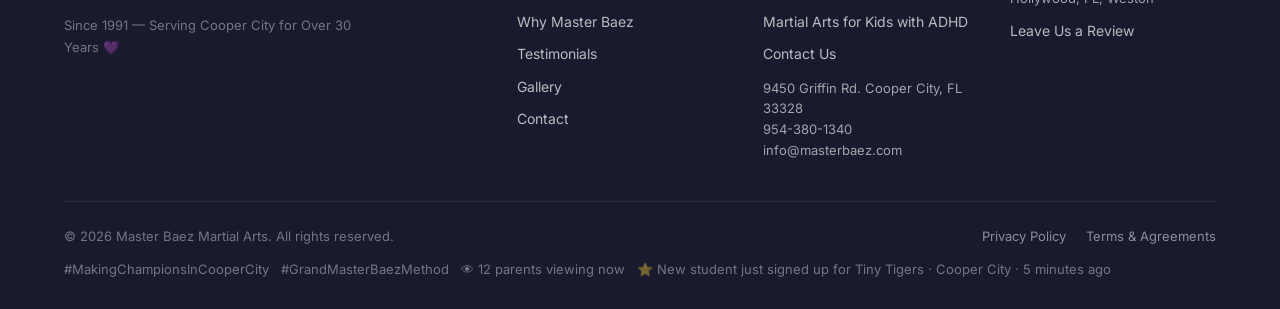
==== commit f864bfee: "Fix: pause all modal videos when closing" ====
--- a/index.html
+++ b/index.html
@@ -1178,6 +1178,7 @@
     function closeModal() {
       document.getElementById('modalOverlay').classList.remove('open');
       document.body.style.overflow = '';
+      document.querySelectorAll('#modalContent video').forEach(function (v) { v.pause(); });
     }
 
     function renderModal(view, data) {
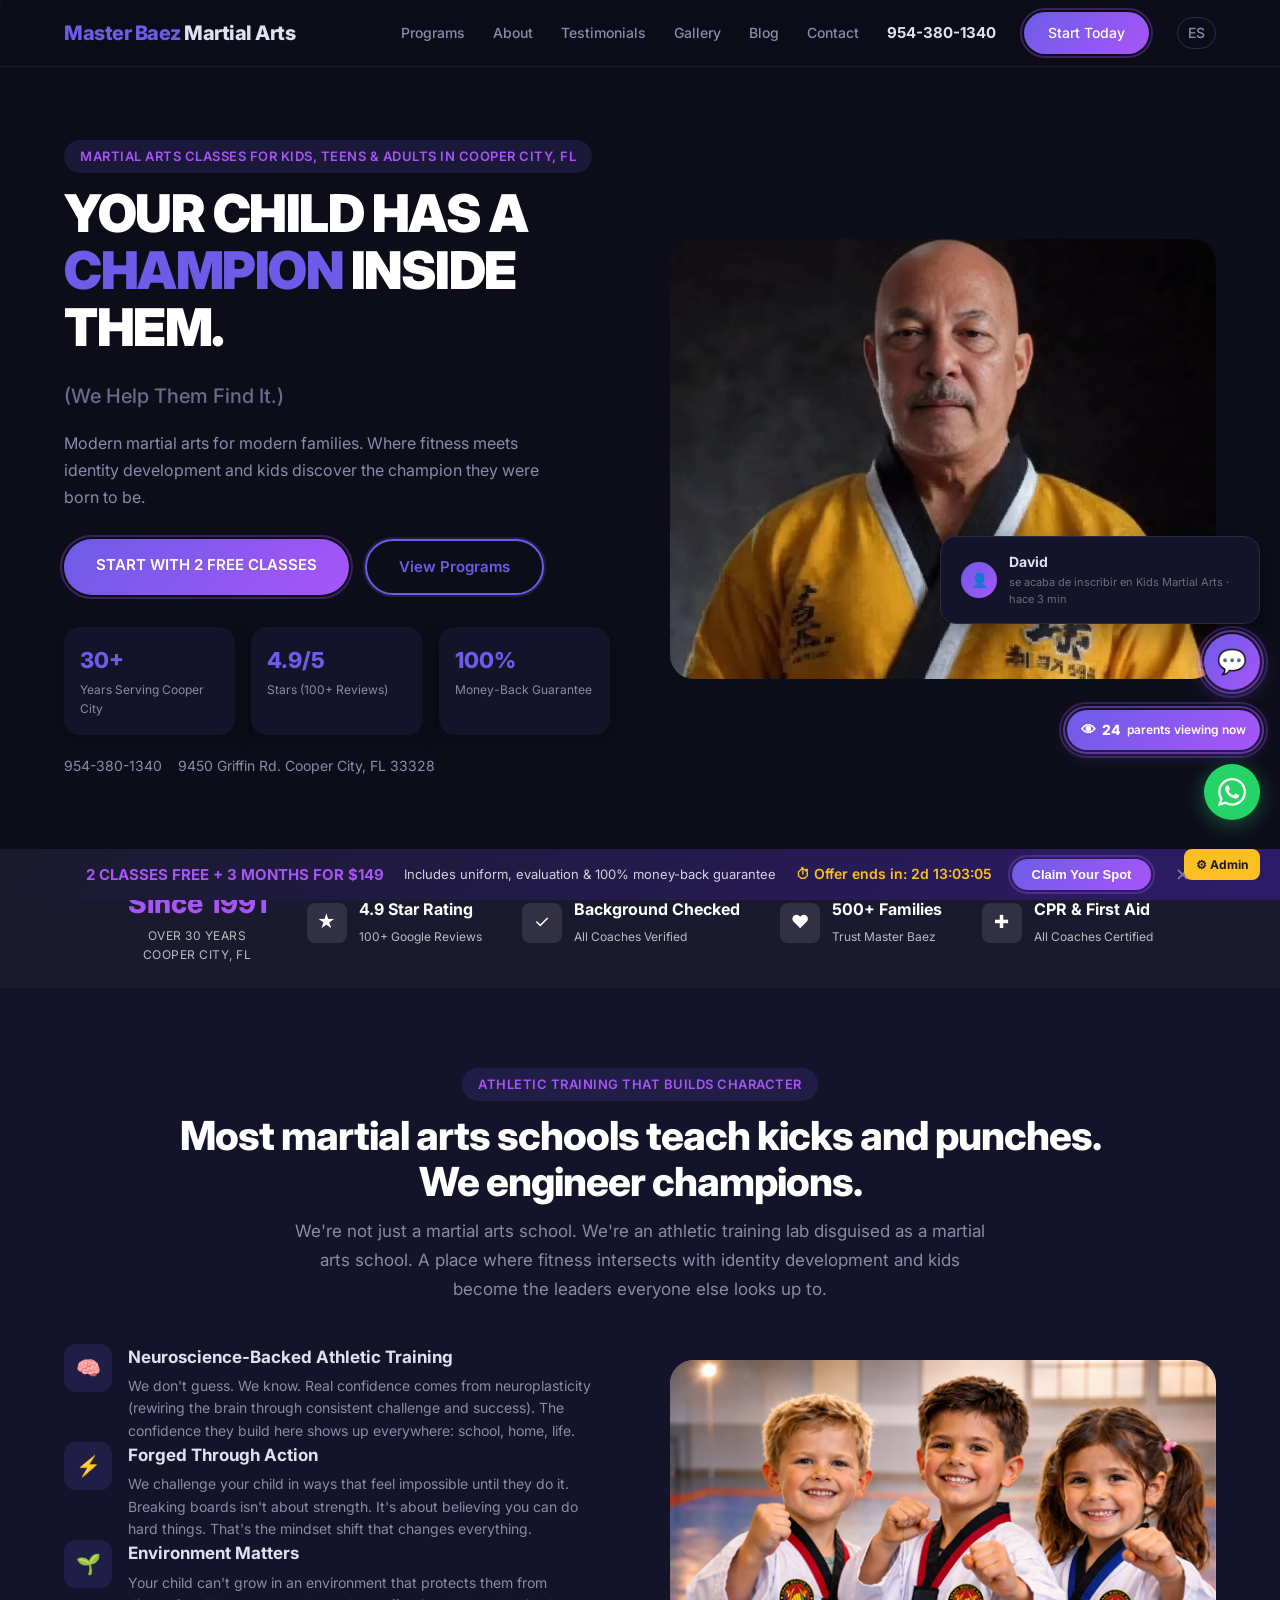
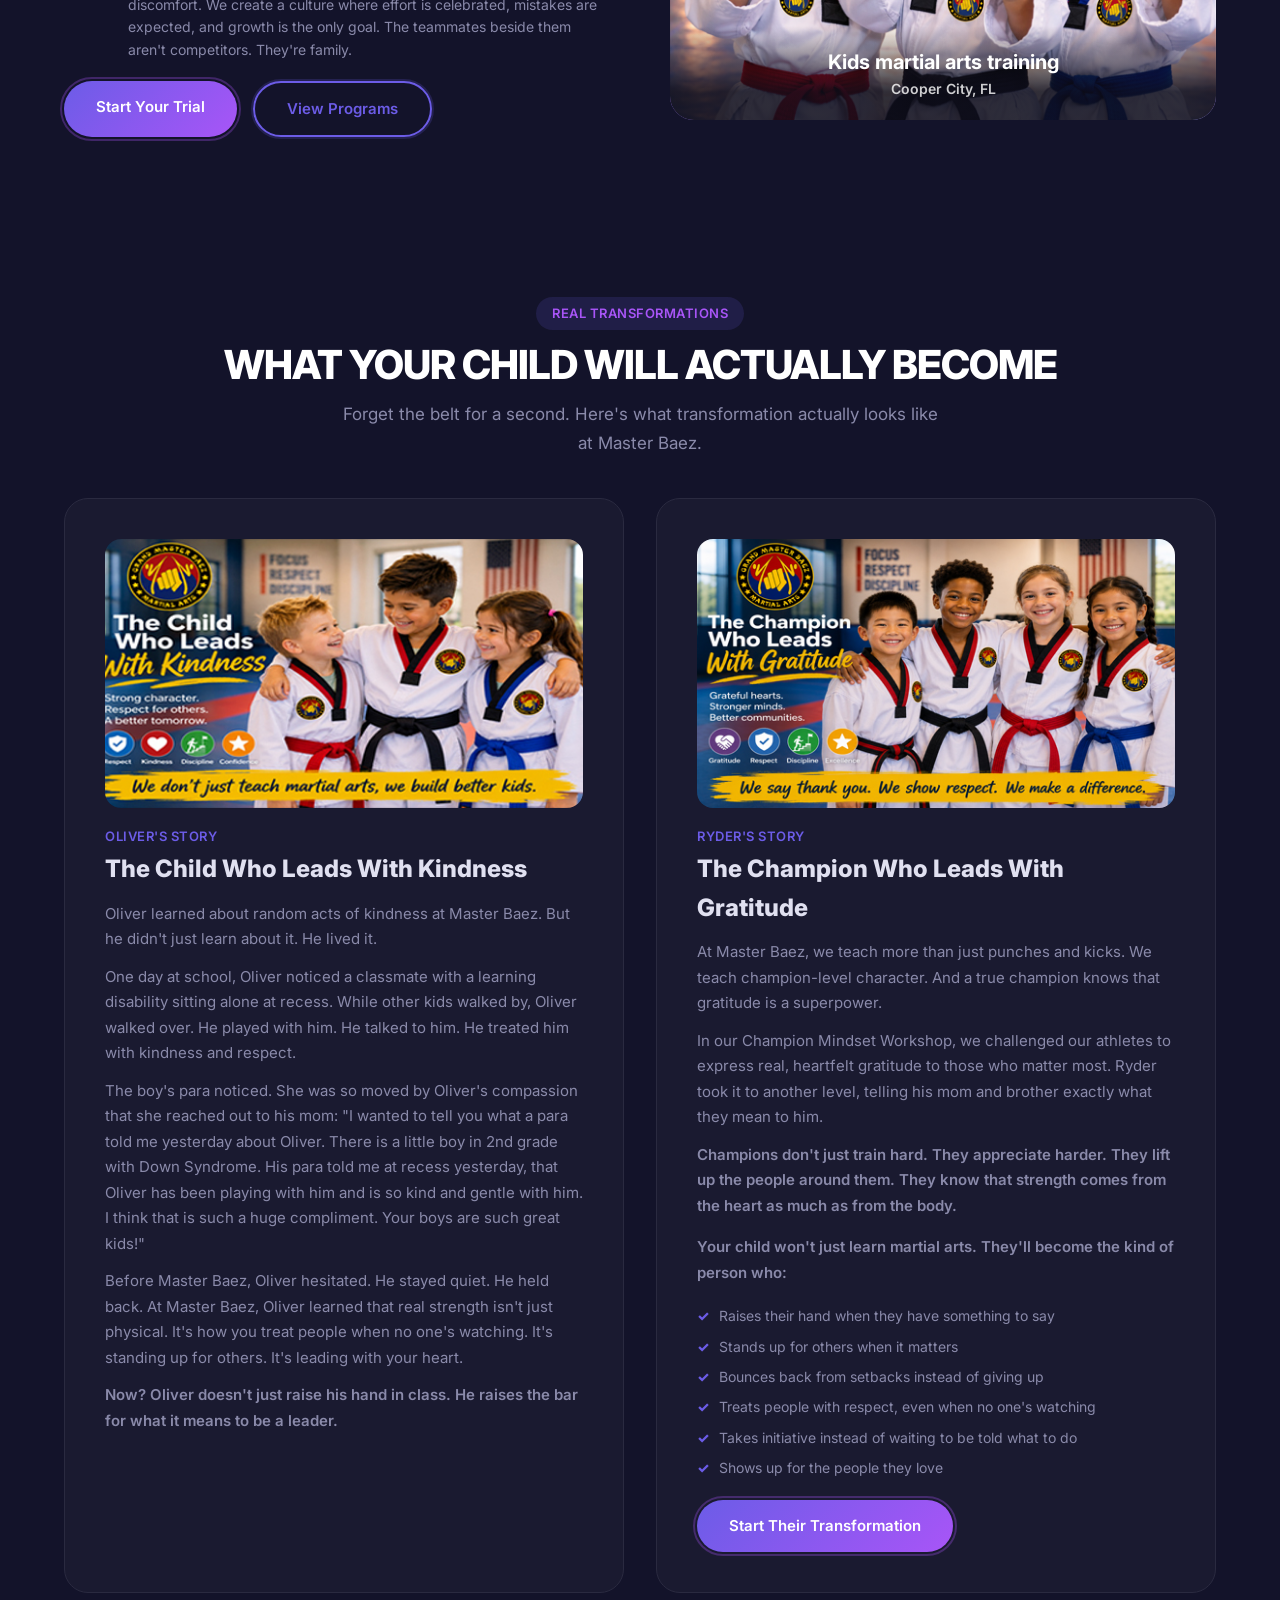
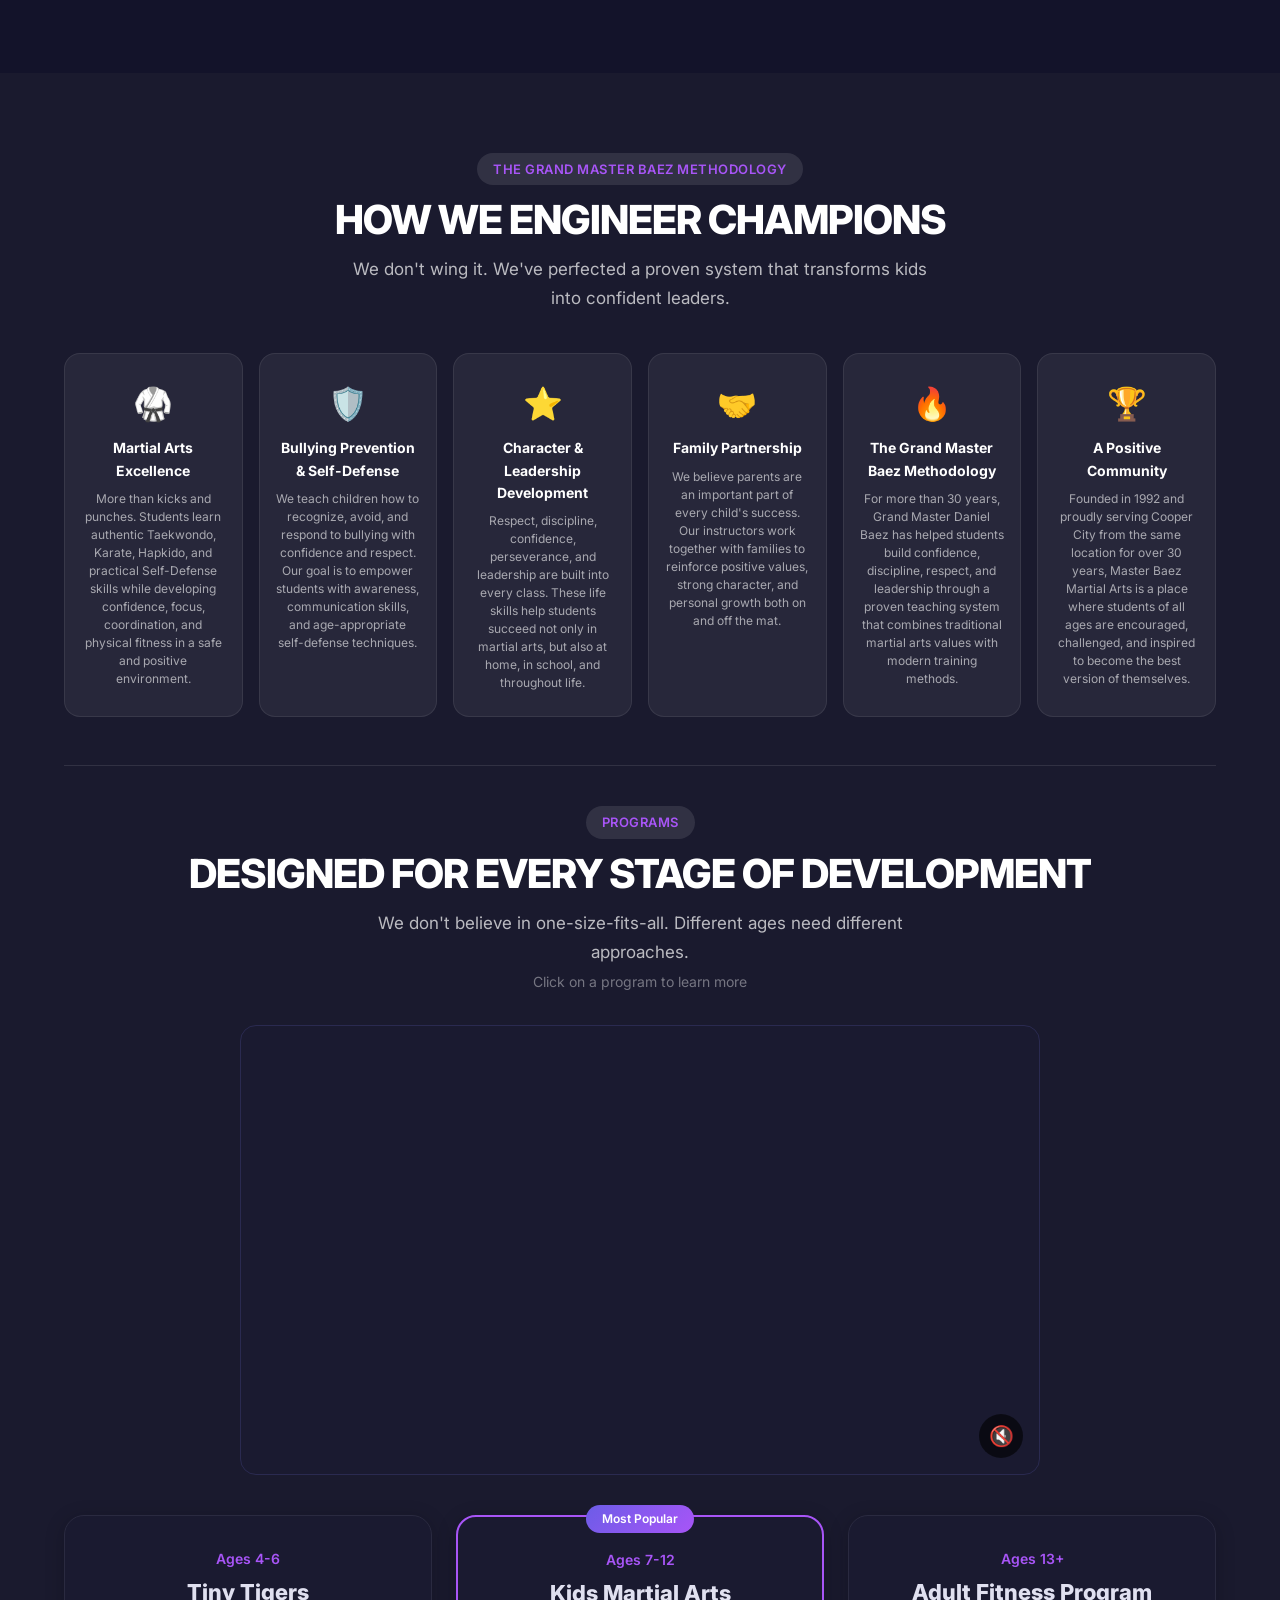
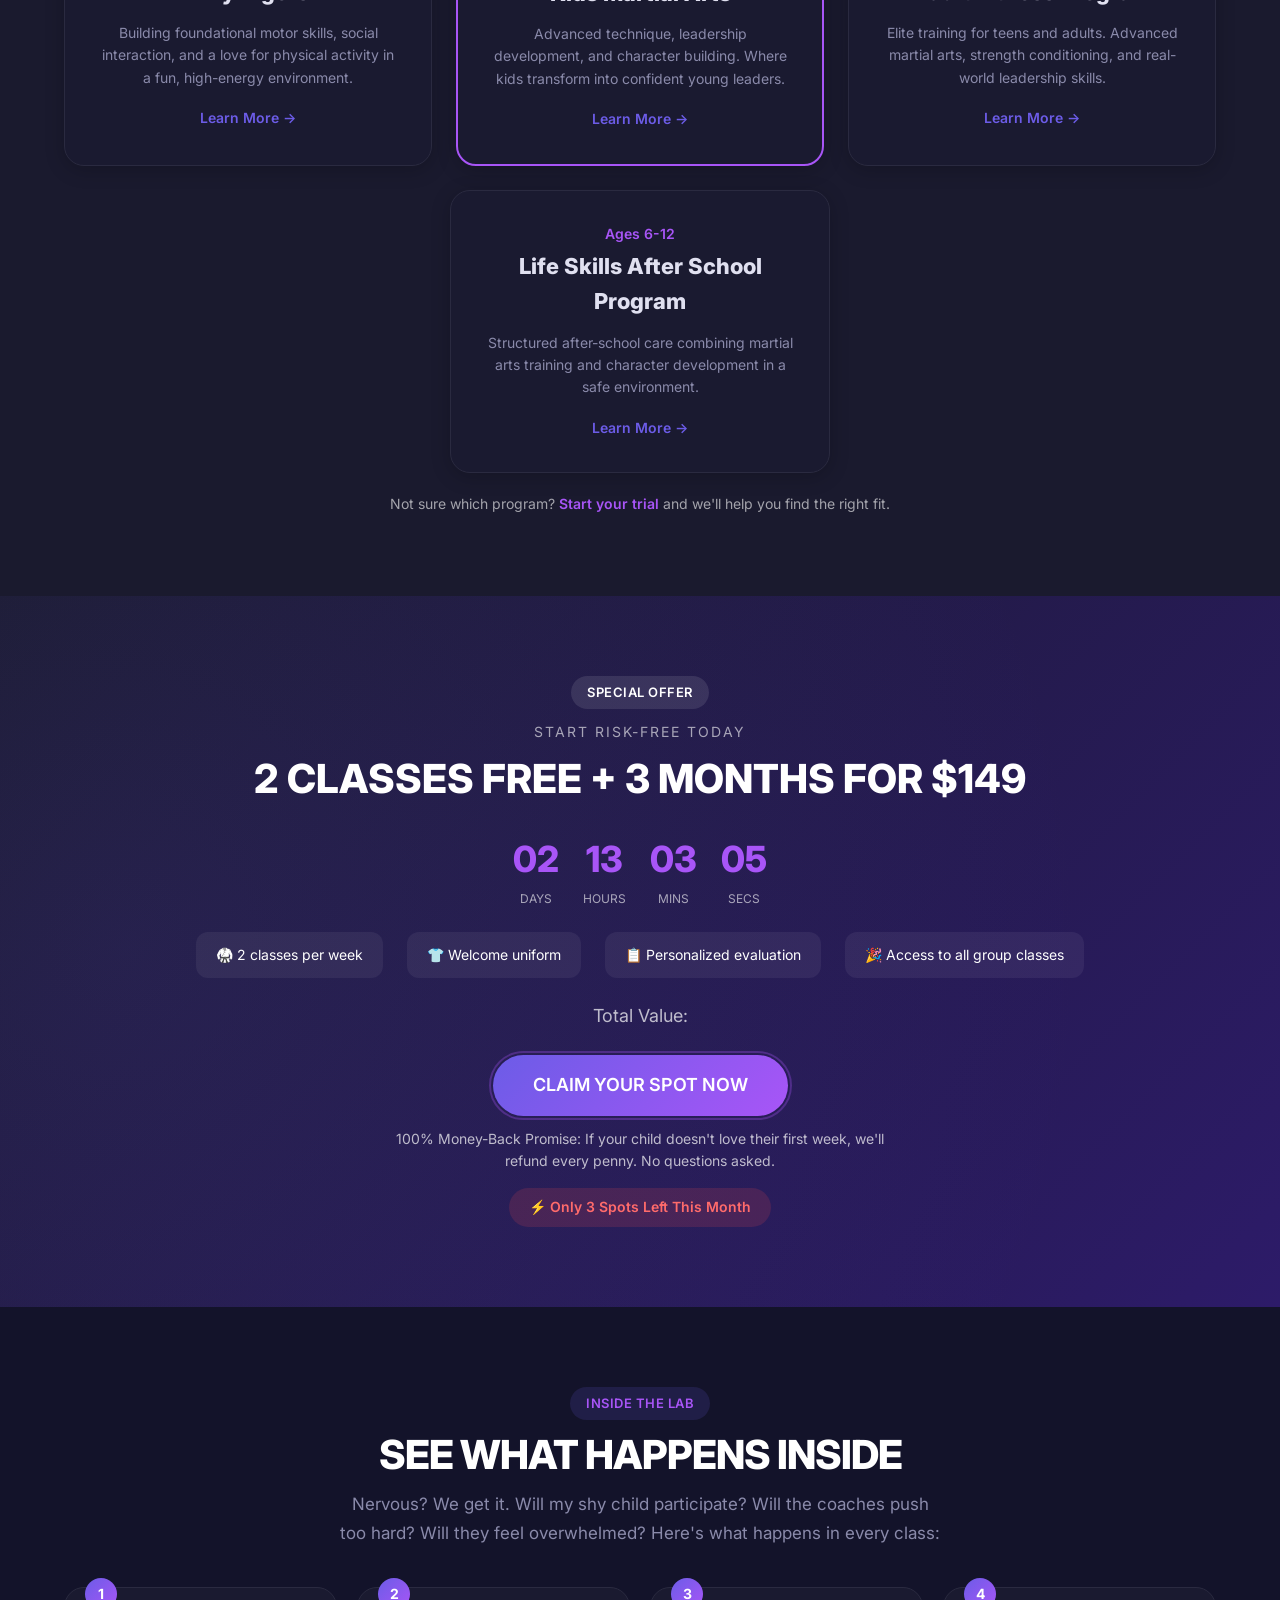
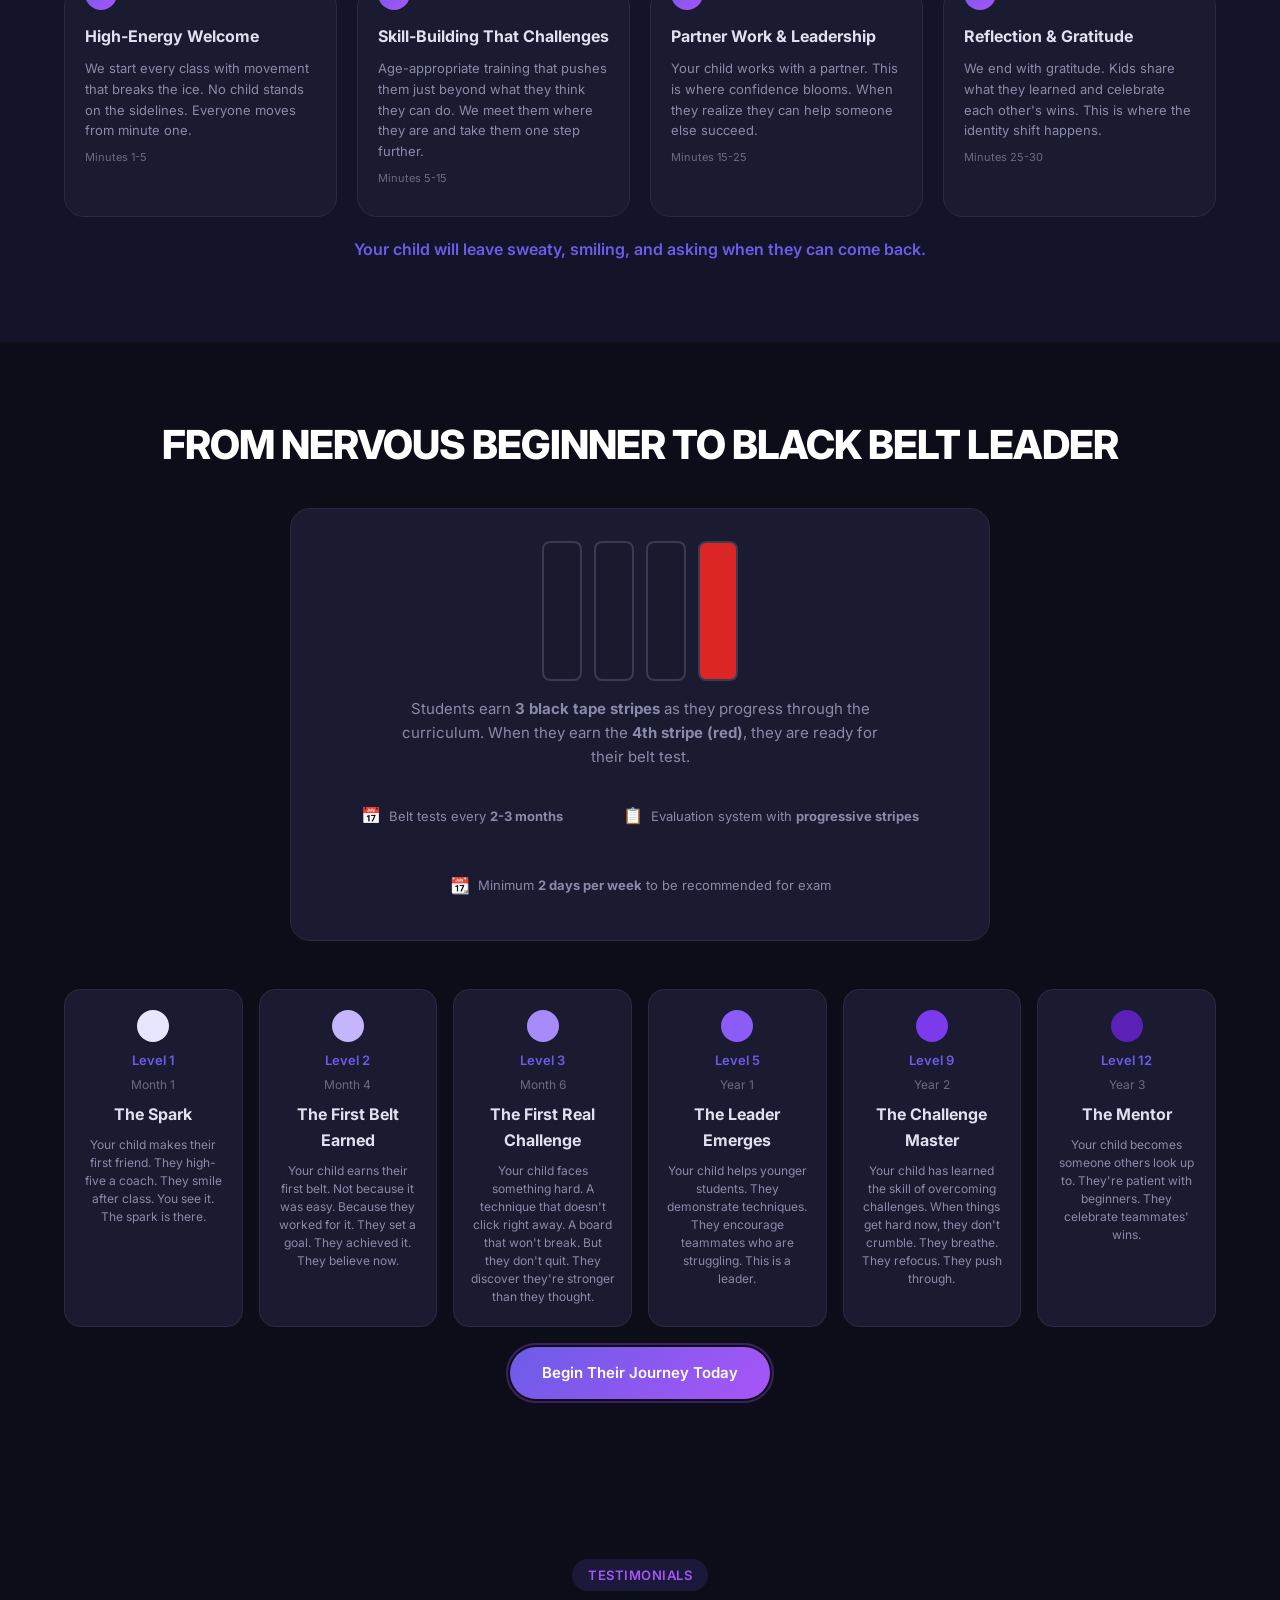
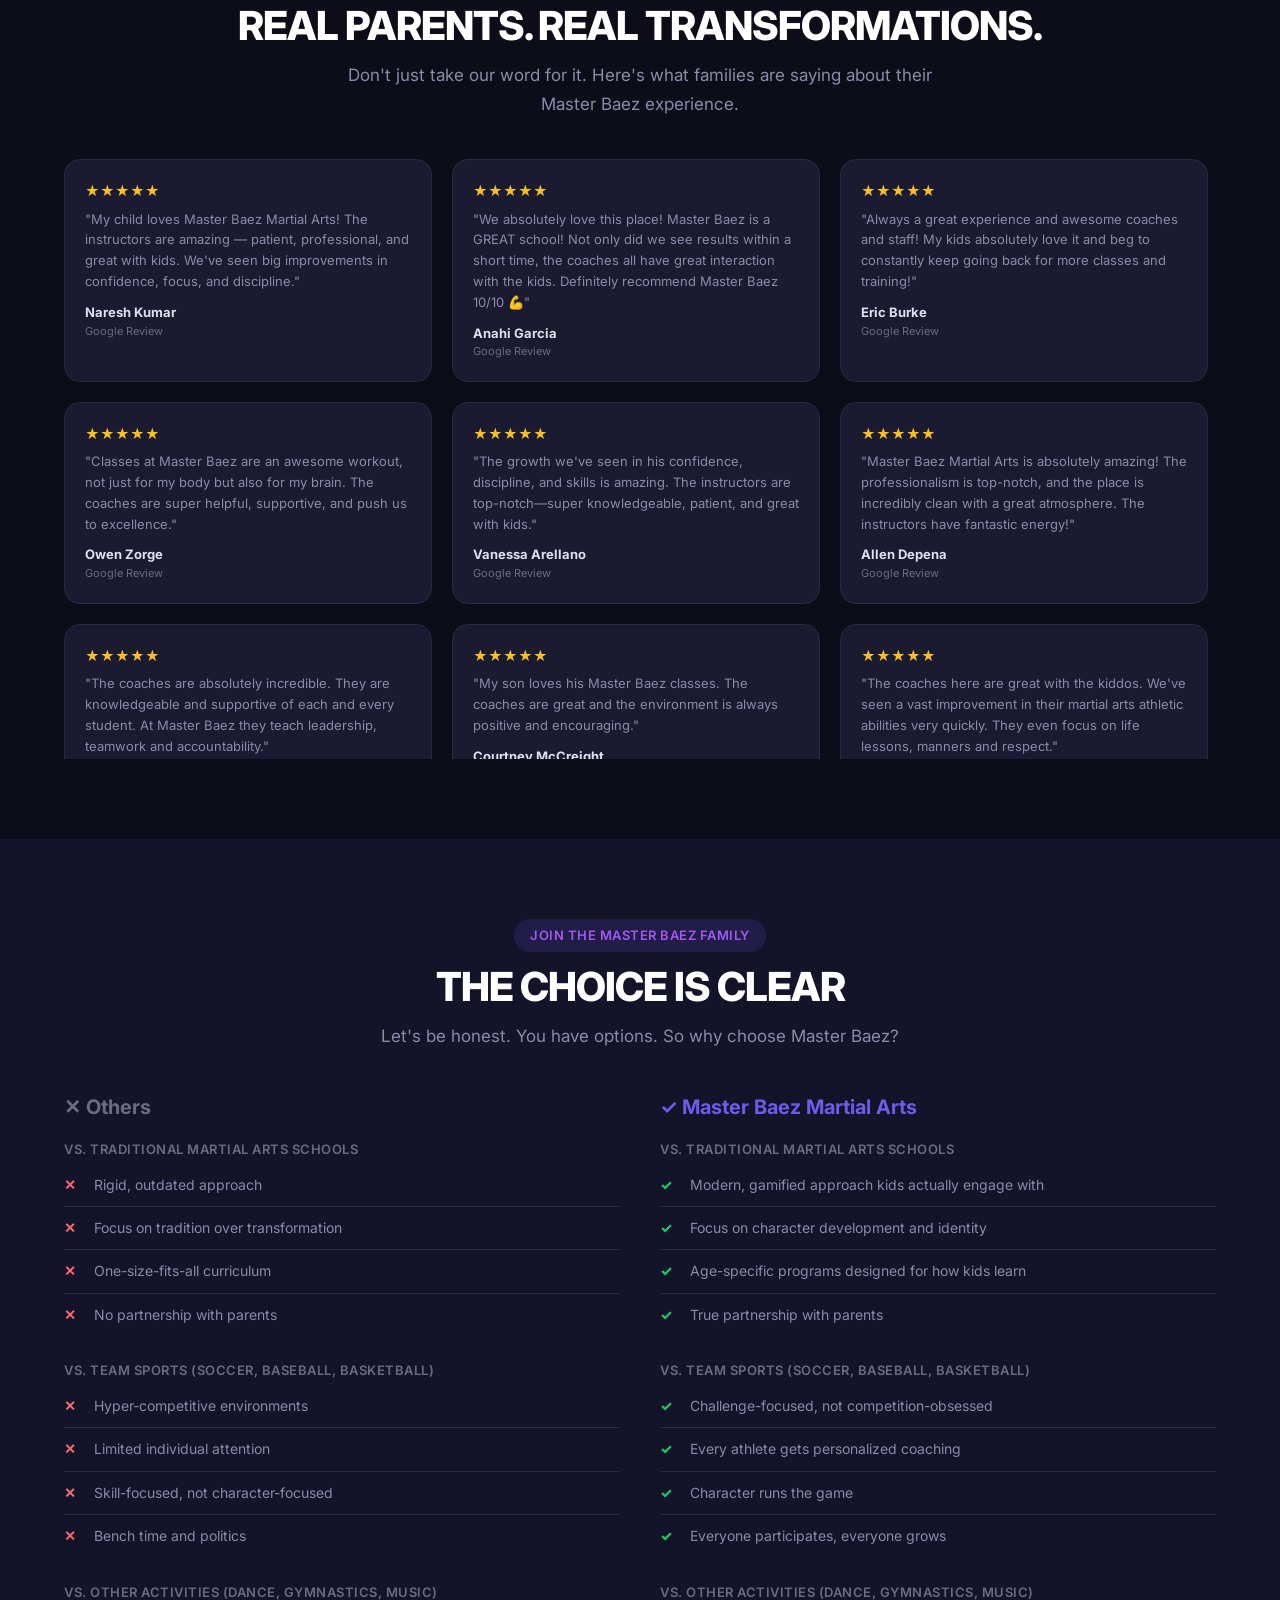
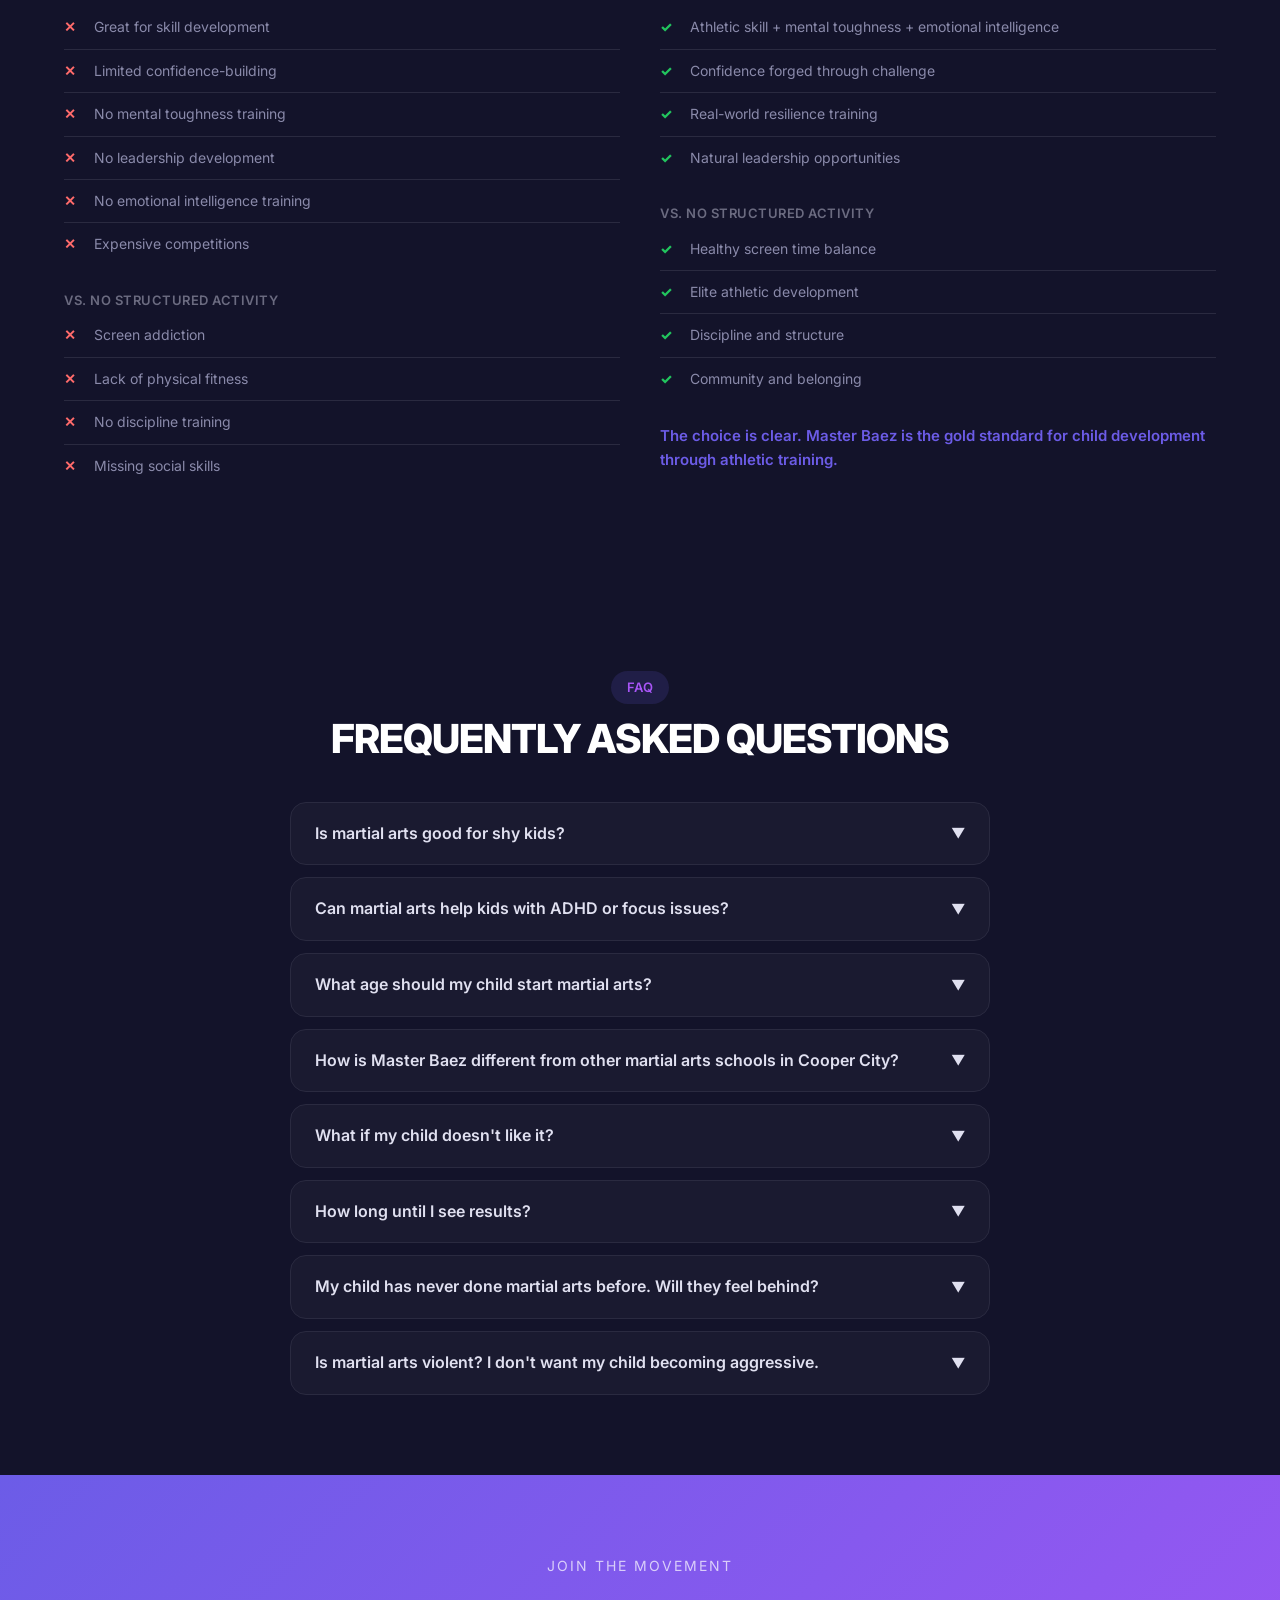
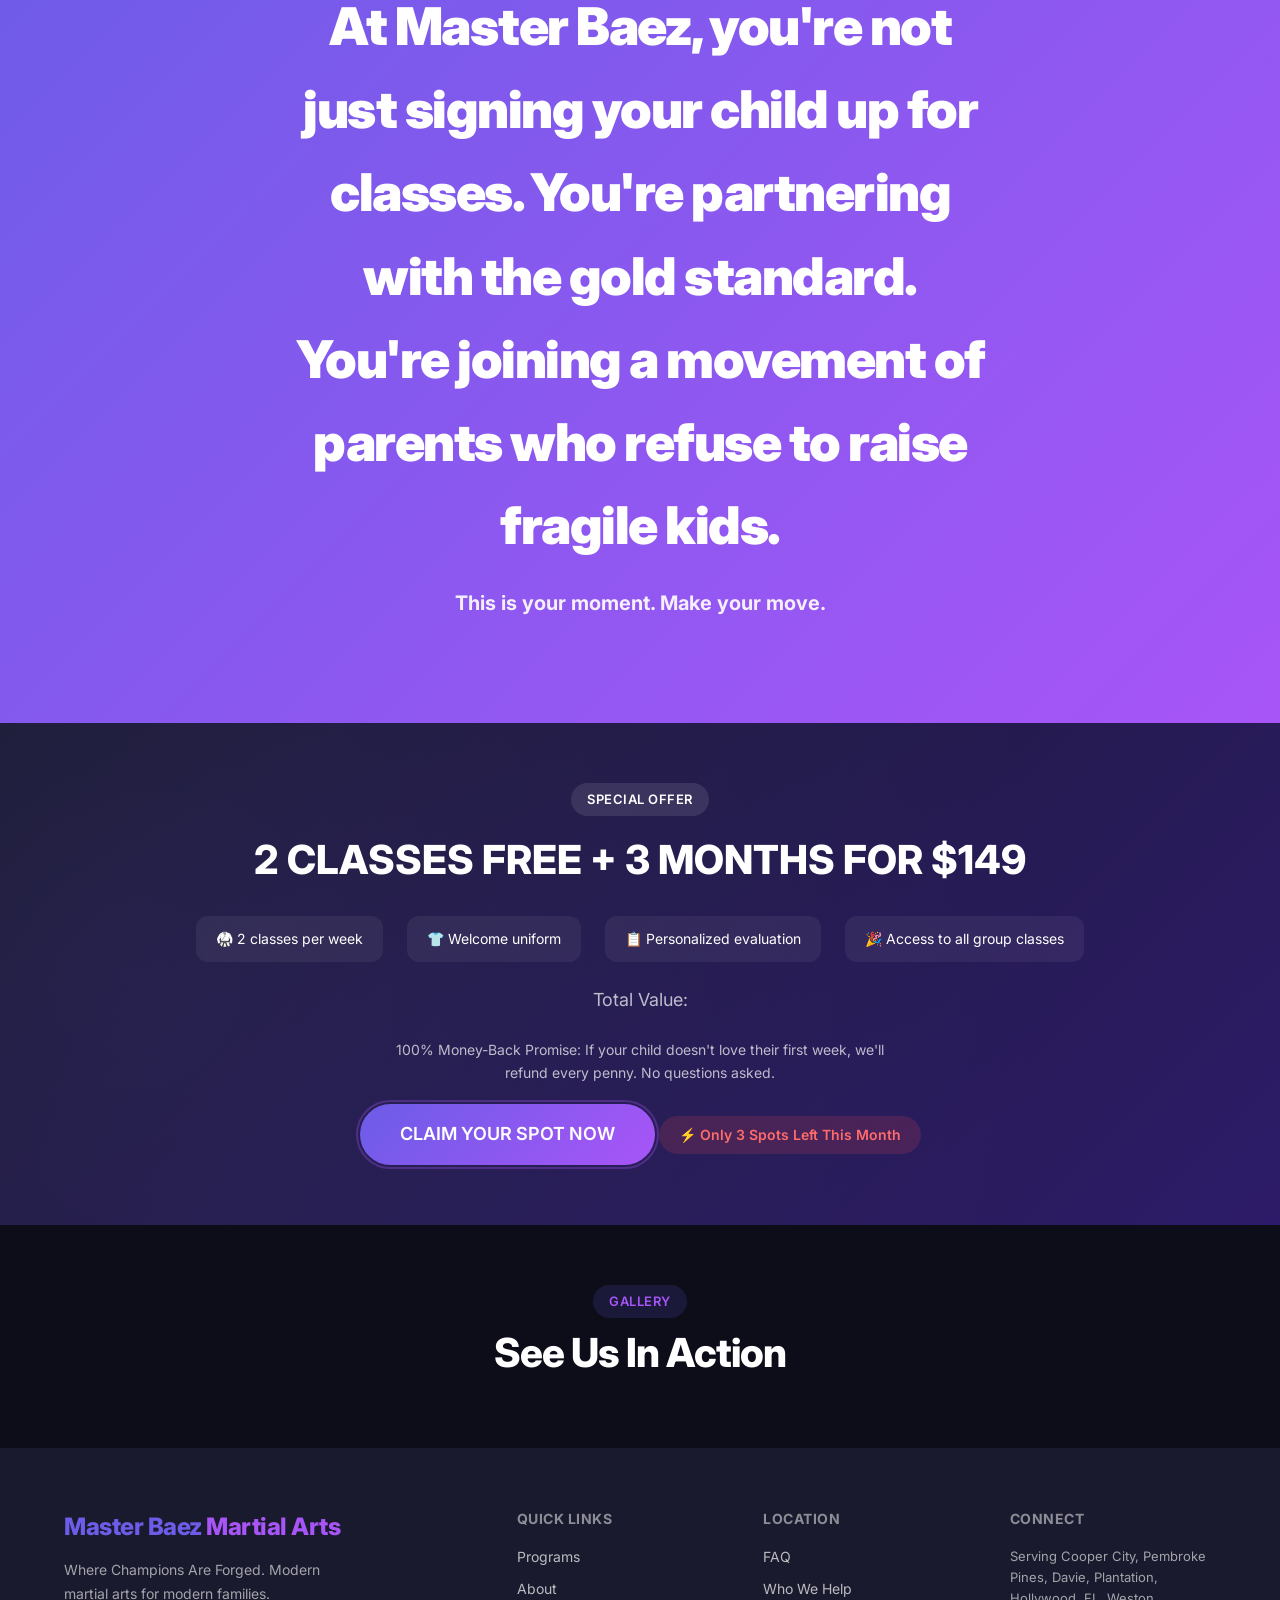
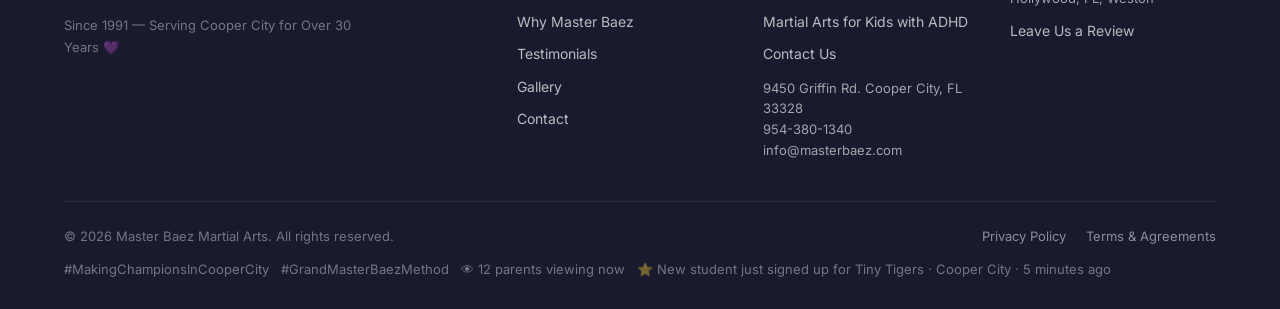
==== commit 3f3057e3: "Remove upload button from program video modals (local preview only, confused visitors)" ====
--- a/index.html
+++ b/index.html
@@ -1091,27 +1091,10 @@
         'background:#f0eeff;margin-bottom:12px;">' +
         (cfg.video ? '<video src="' + cfg.video + '" controls playsinline style="position:absolute;inset:0;width:100%;height:100%;object-fit:cover;"></video>' : '') +
         '</div>';
-      var uploadHtml =
-        '<label style="display:inline-block;margin-bottom:16px;padding:8px 14px;background:#a855f7;' +
-        'color:#fff;border-radius:8px;font-size:12px;font-weight:700;cursor:pointer;">' +
-        '📷 Subir foto/video para este programa' +
-        '<input type="file" accept="image/*,video/*" style="display:none;" onchange="uploadProgramMedia(\'' + key + '\', this)">' +
-        '</label>' +
-        '<span style="font-size:11px;color:#8a8aaa;margin-left:8px;">(vista previa local, sube la definitiva desde /admin)</span><br>';
       c.innerHTML =
         '<h2>' + (nextData && nextData.program ? nextData.program : '') + '</h2>' +
         mediaBoxHtml +
-        uploadHtml +
         '<button type="button" class="btn-primary" style="width:100%;" onclick="continueFromProgramVideo(\'' + key + '\',\'' + nextView + '\')">' + _t('continue') + '</button>';
-      if (window.LocalMedia) window.LocalMedia.applyAll();
-    }
-
-    function uploadProgramMedia(key, inputEl) {
-      var file = inputEl.files[0];
-      if (!file || !window.LocalMedia) return;
-      window.LocalMedia.saveSlot('program-' + key + '-en', file, 50).then(function () {
-        window.LocalMedia.applyAll();
-      });
     }
 
     function continueFromProgramVideo(key, nextView) {
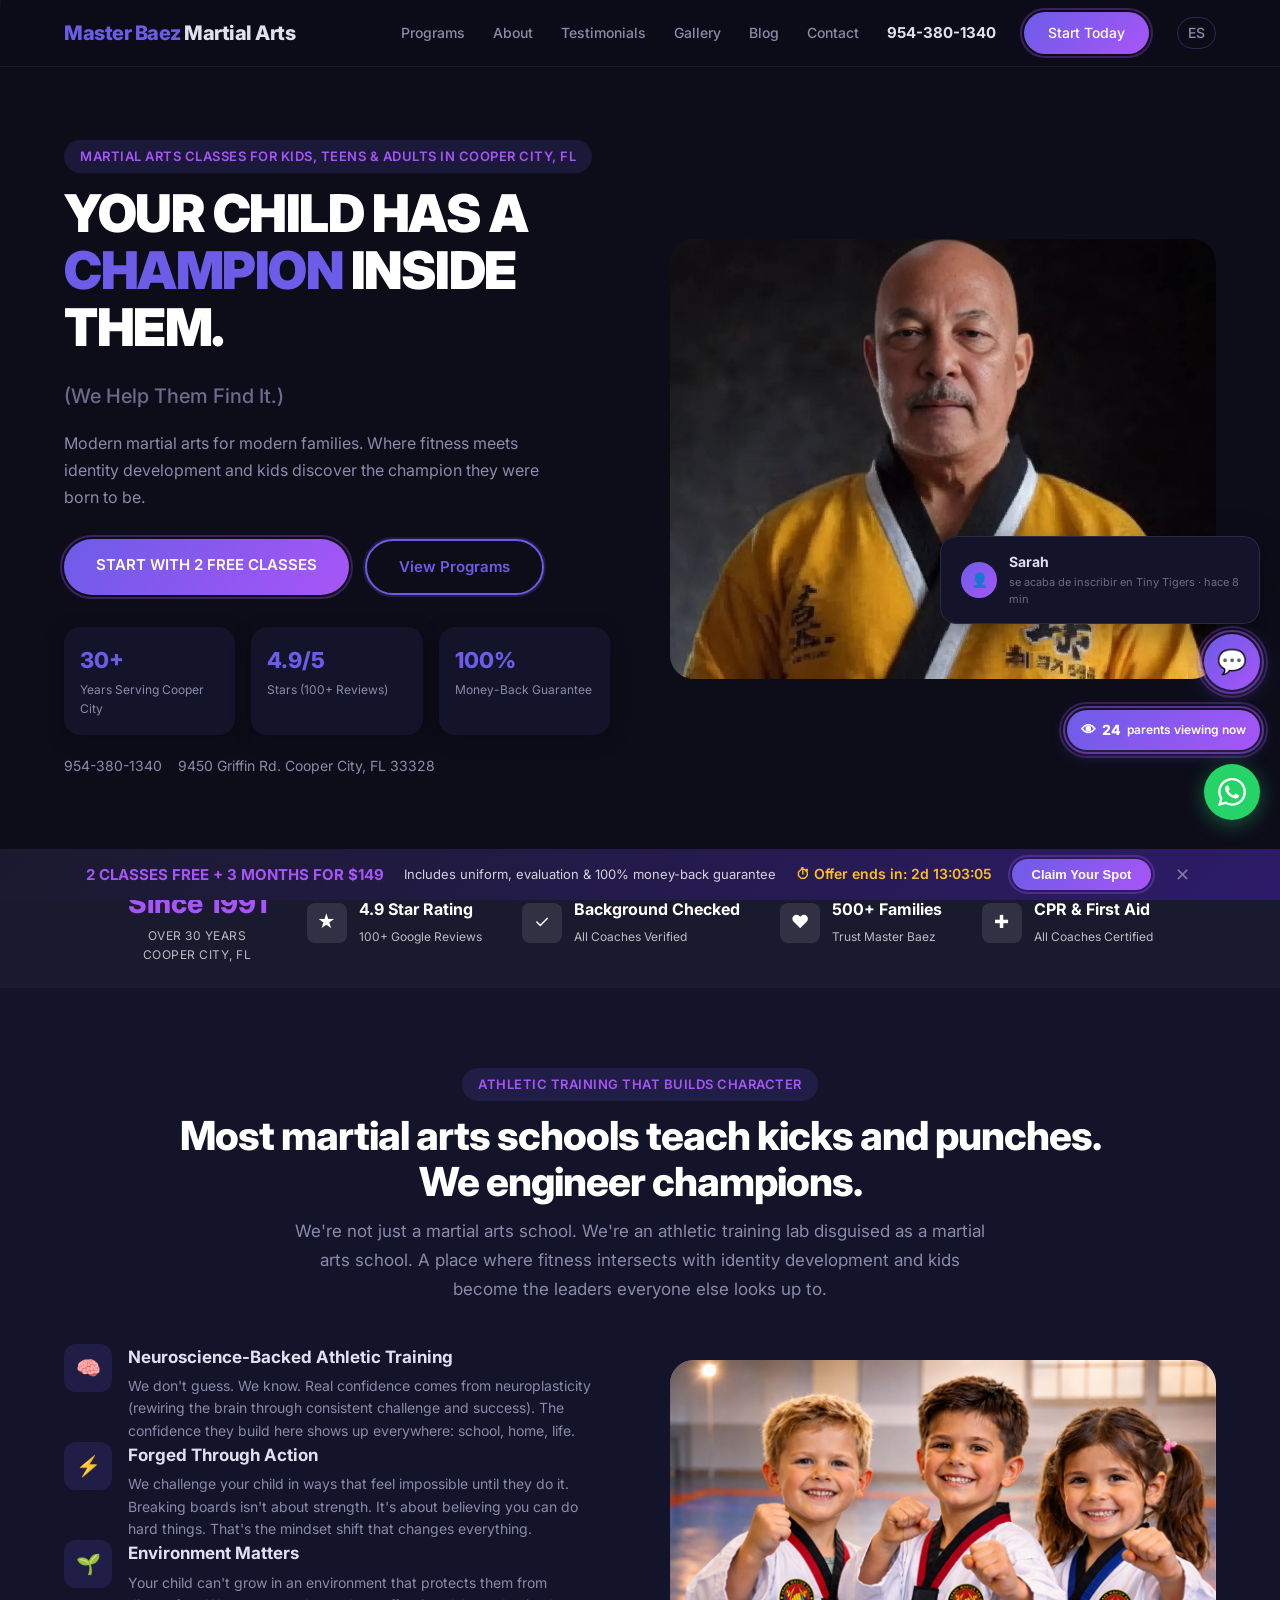
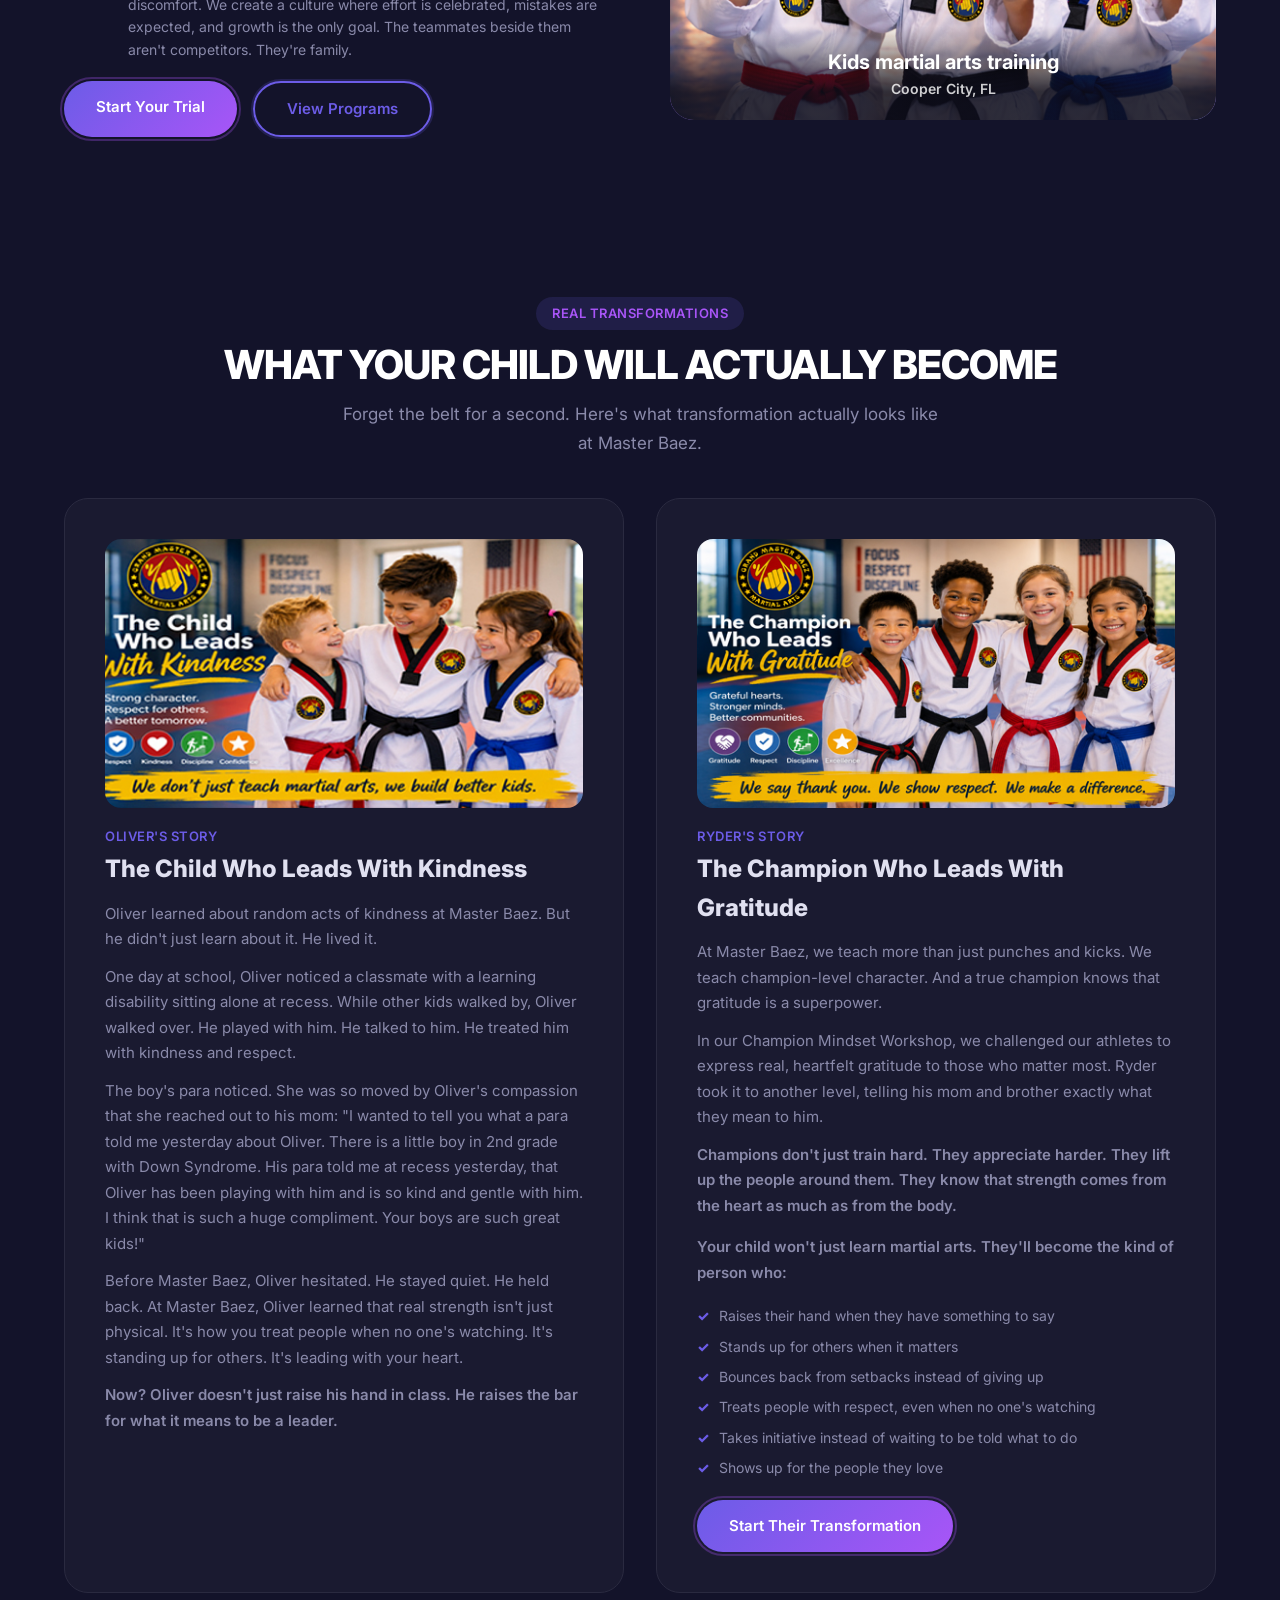
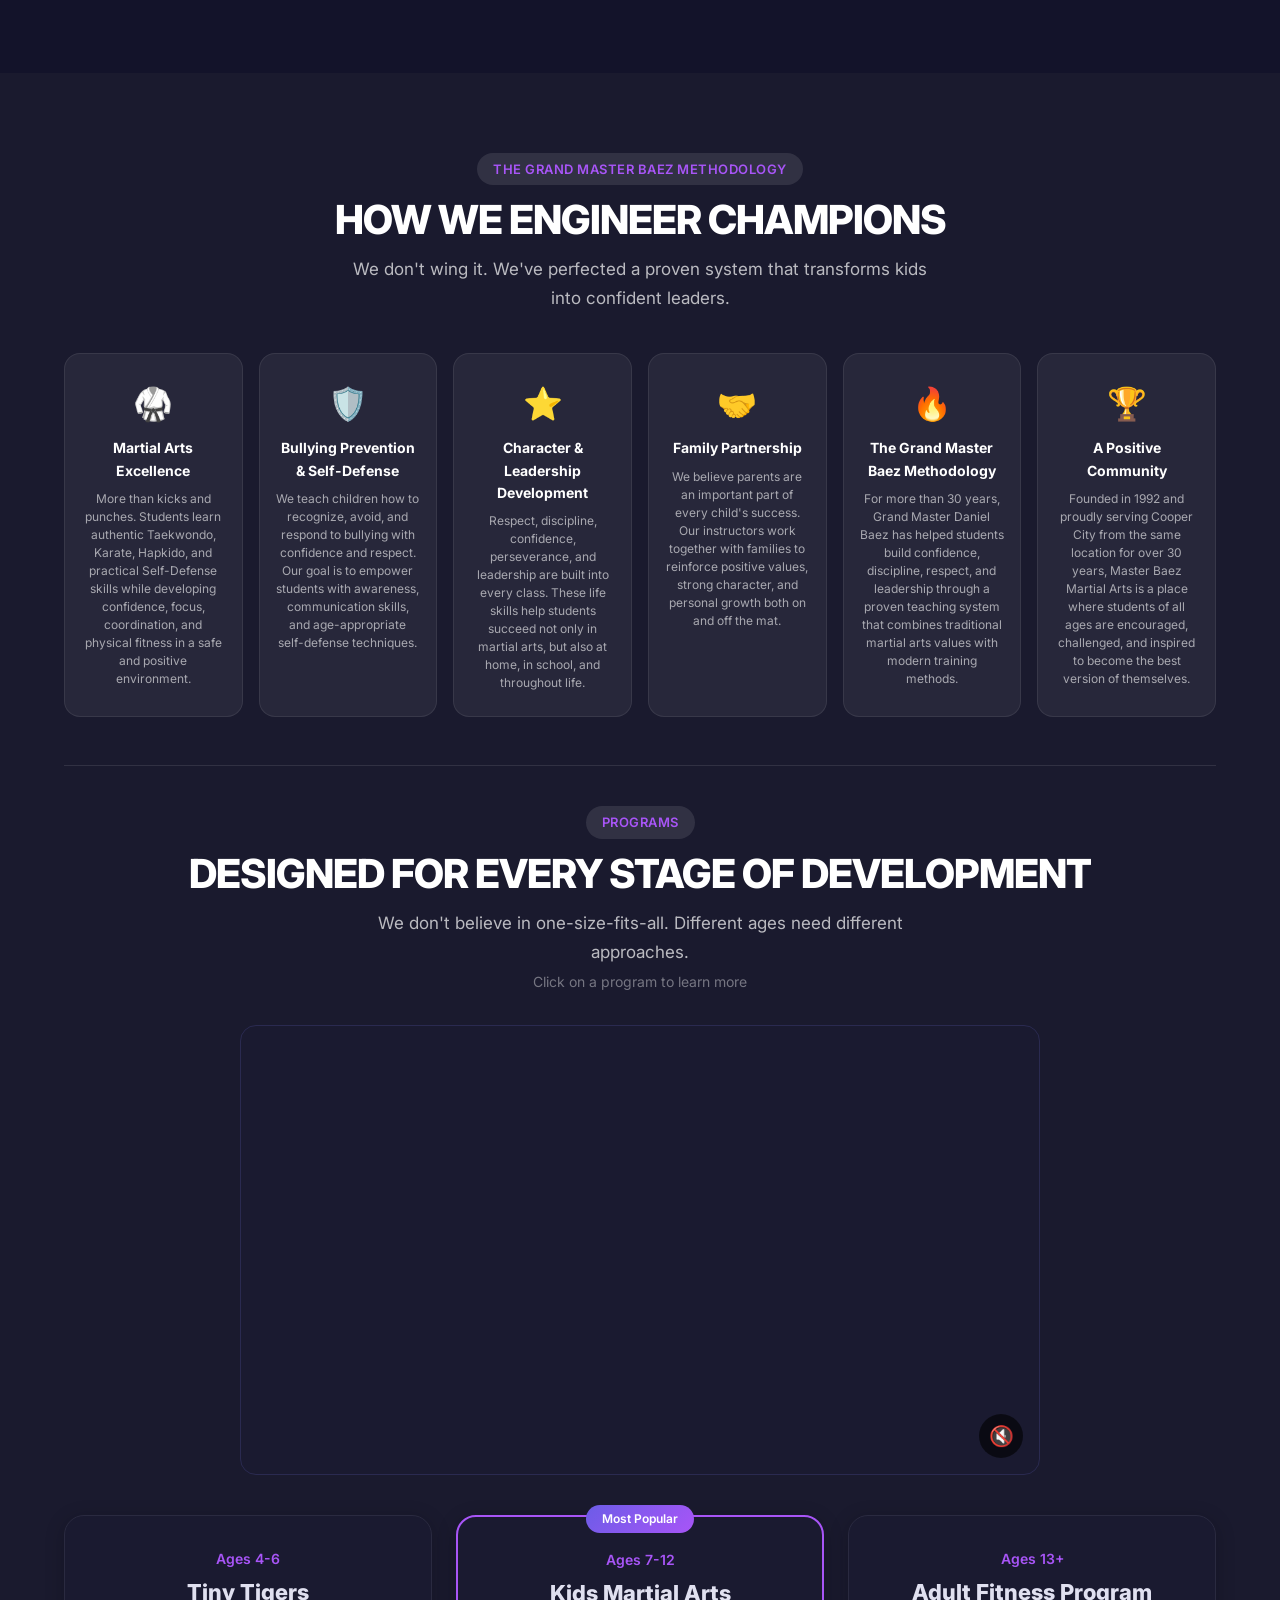
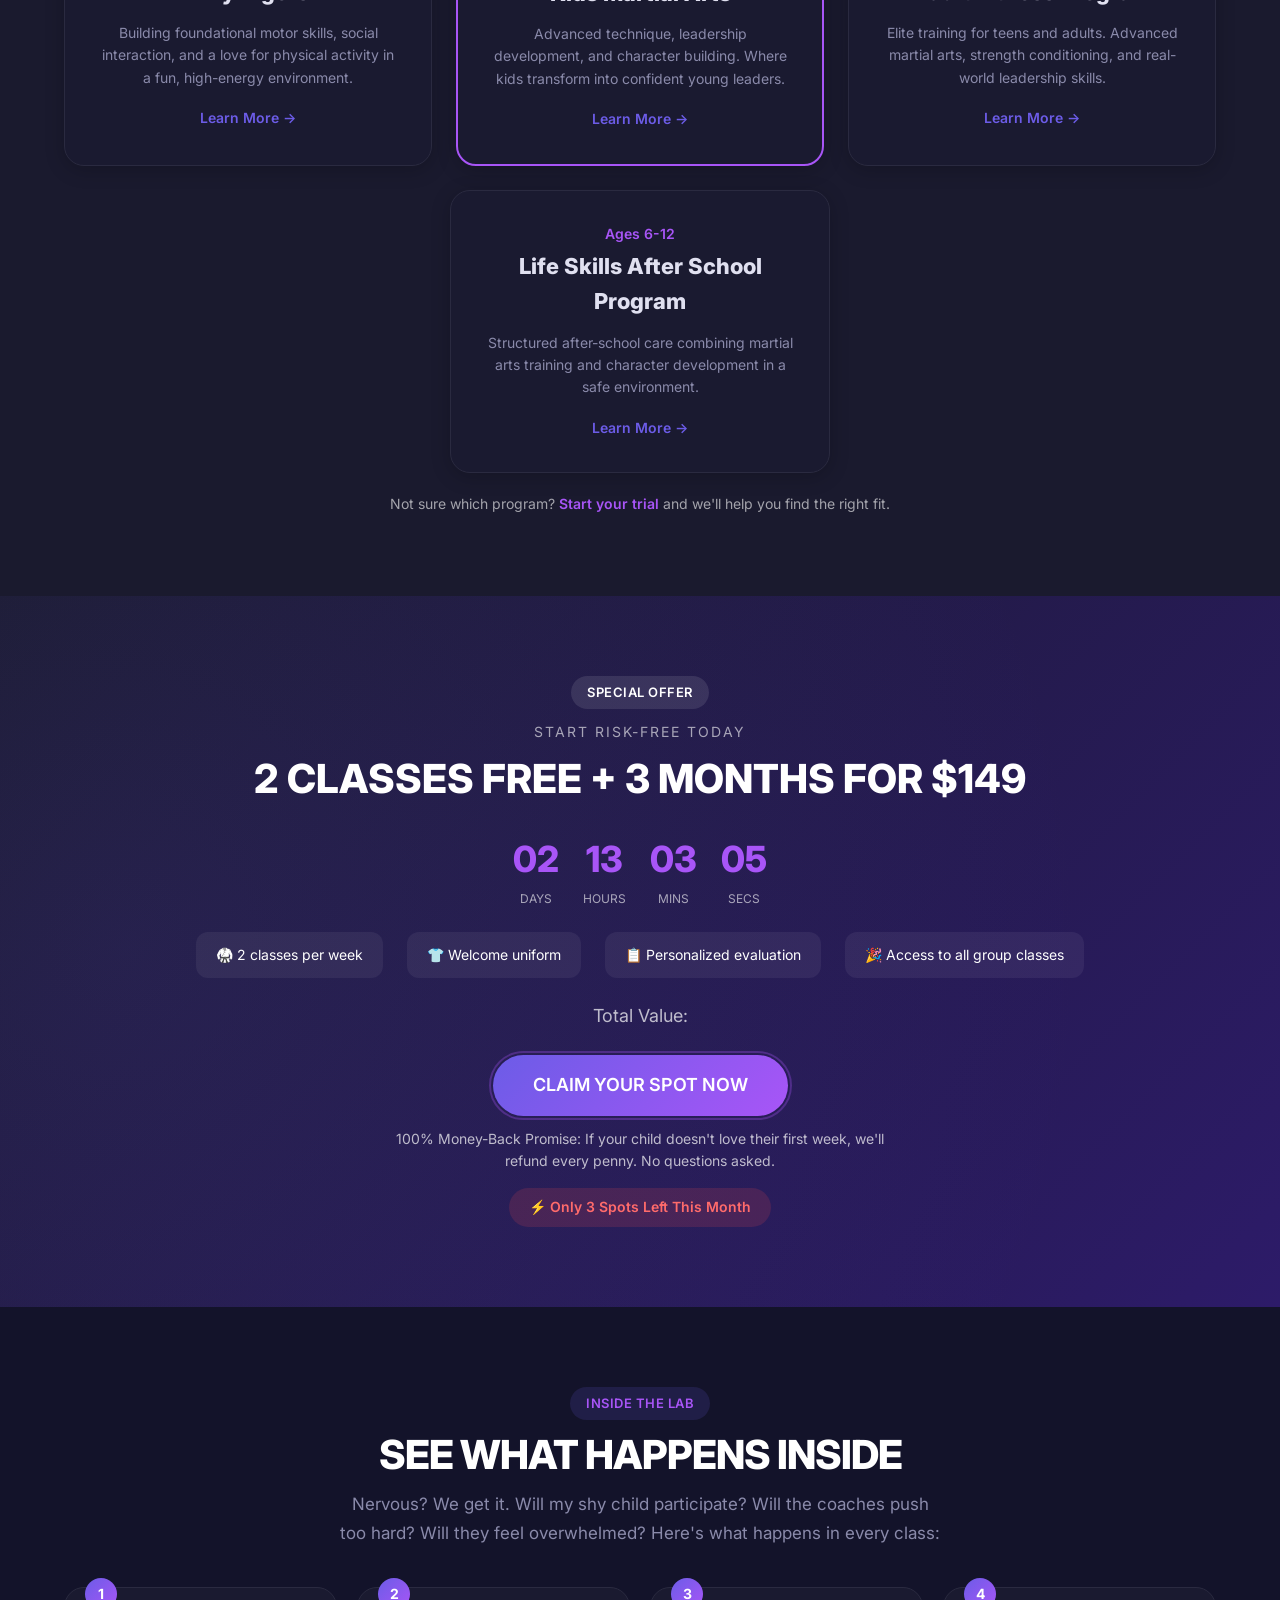
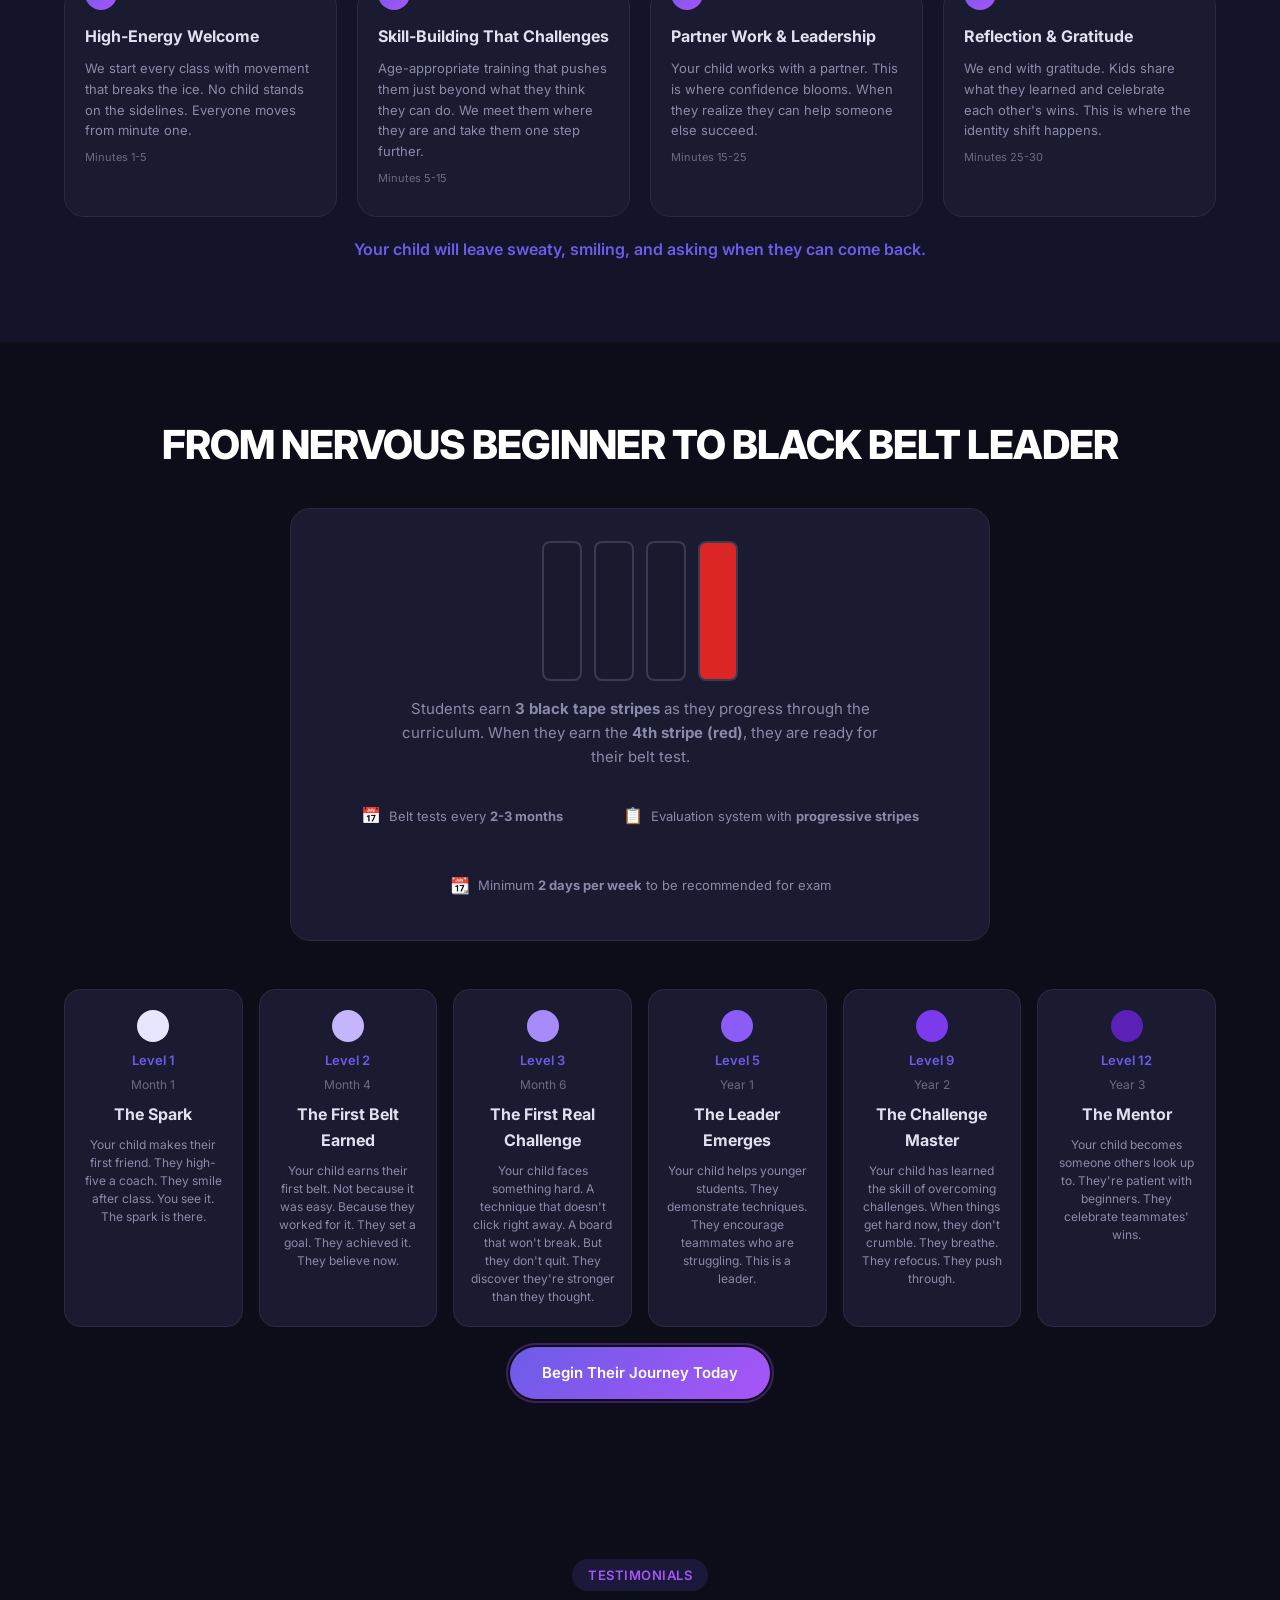
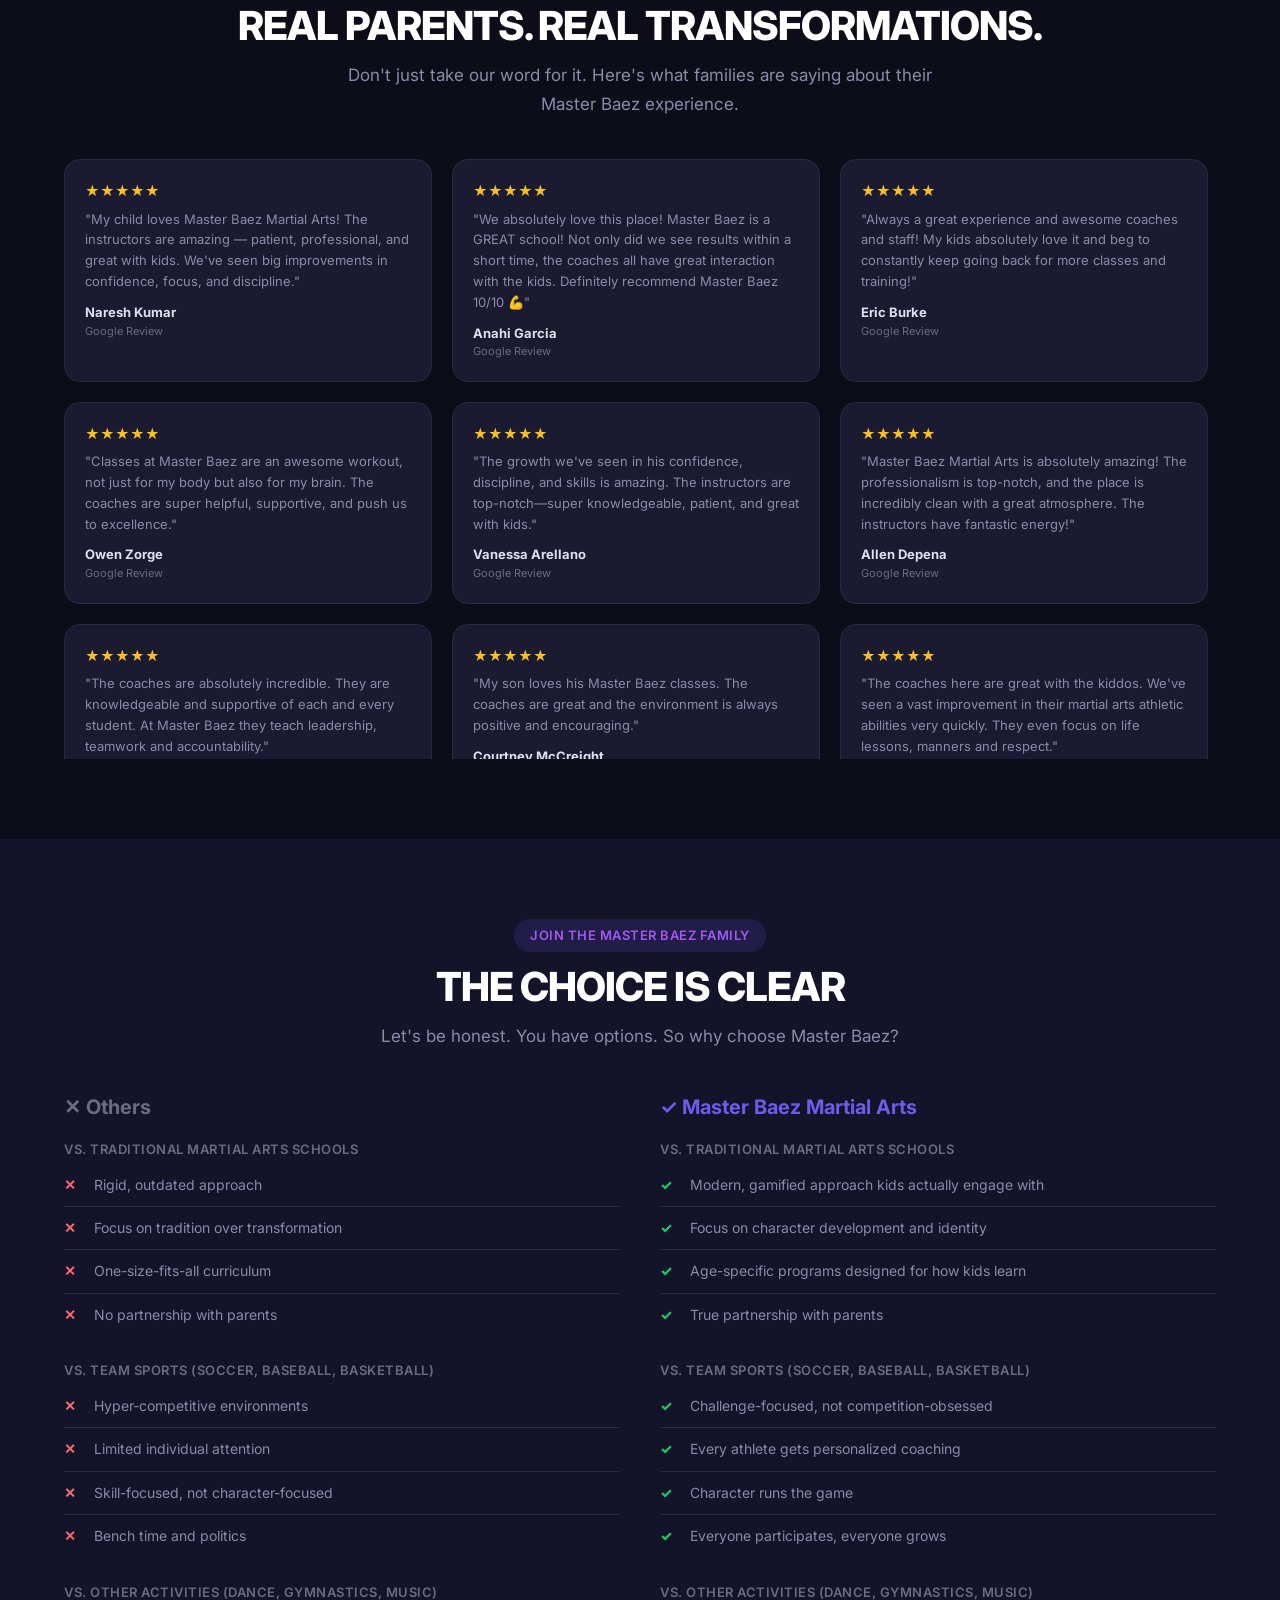
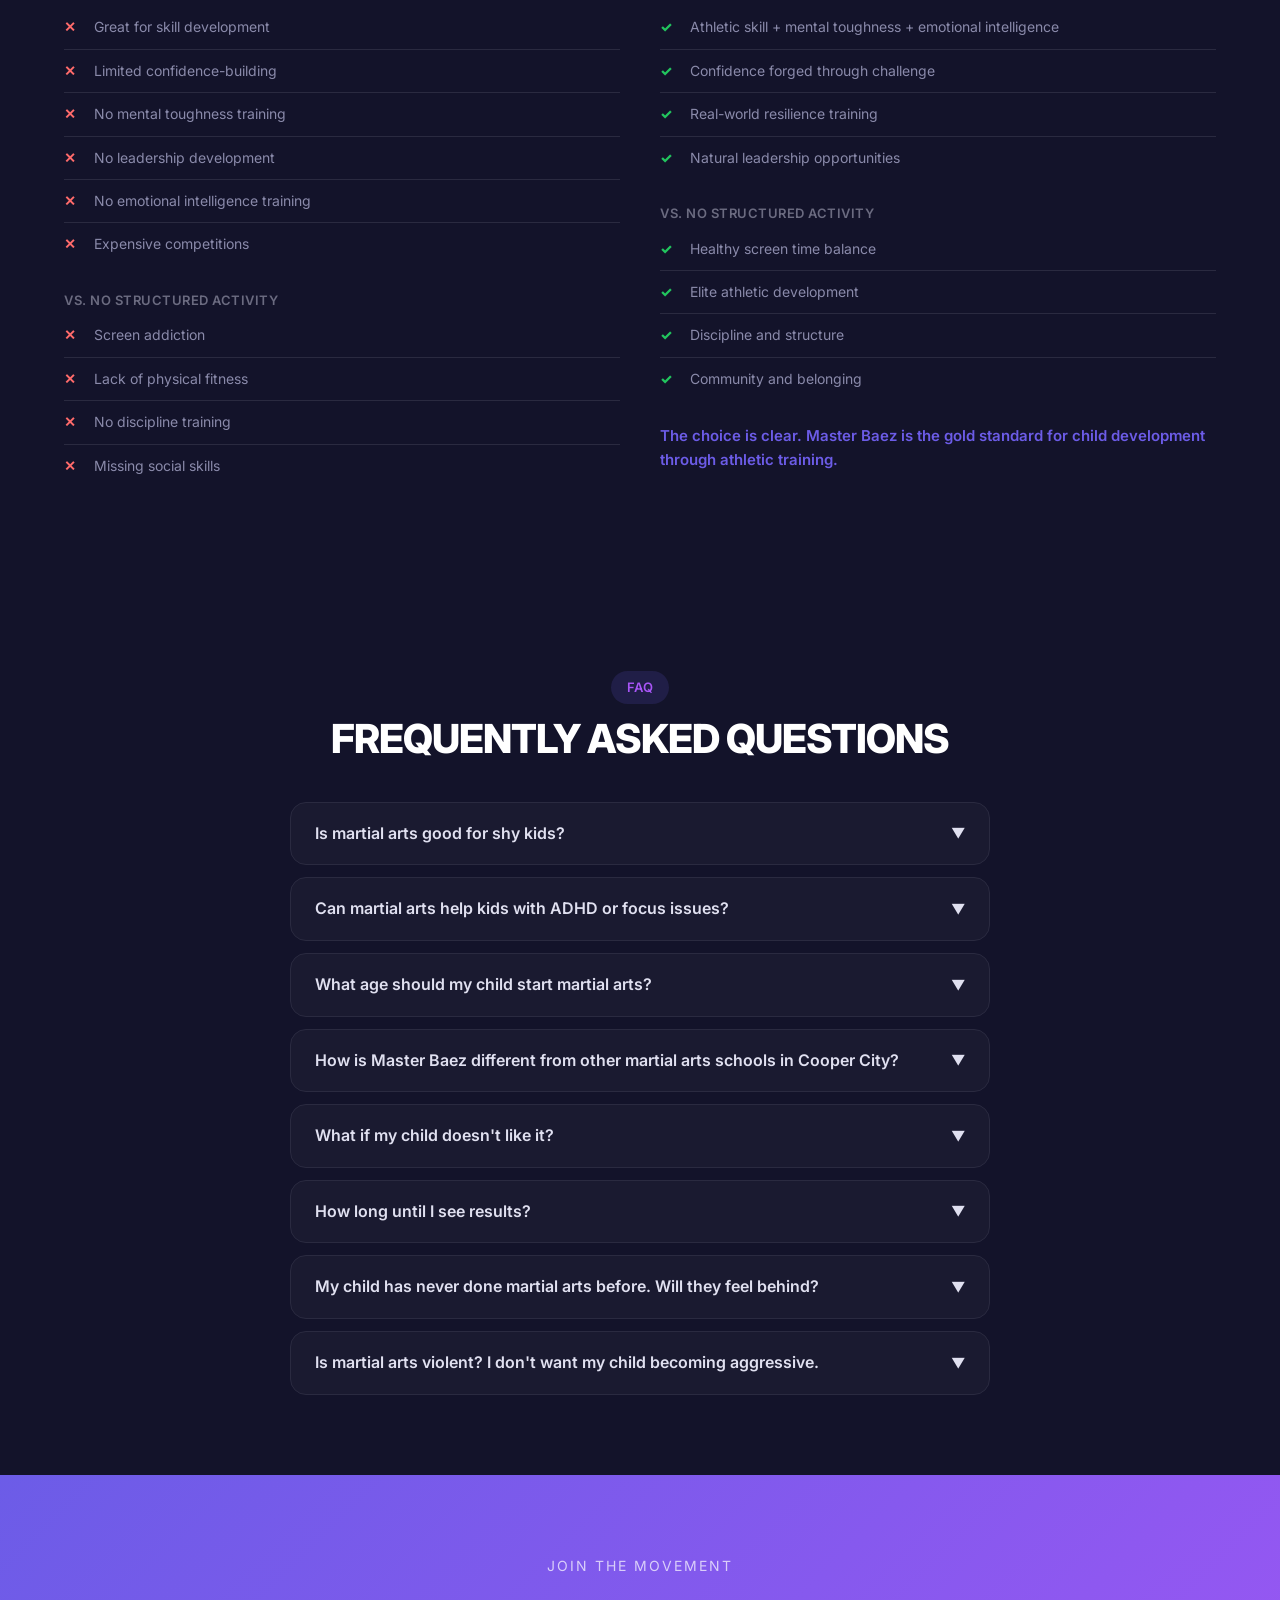
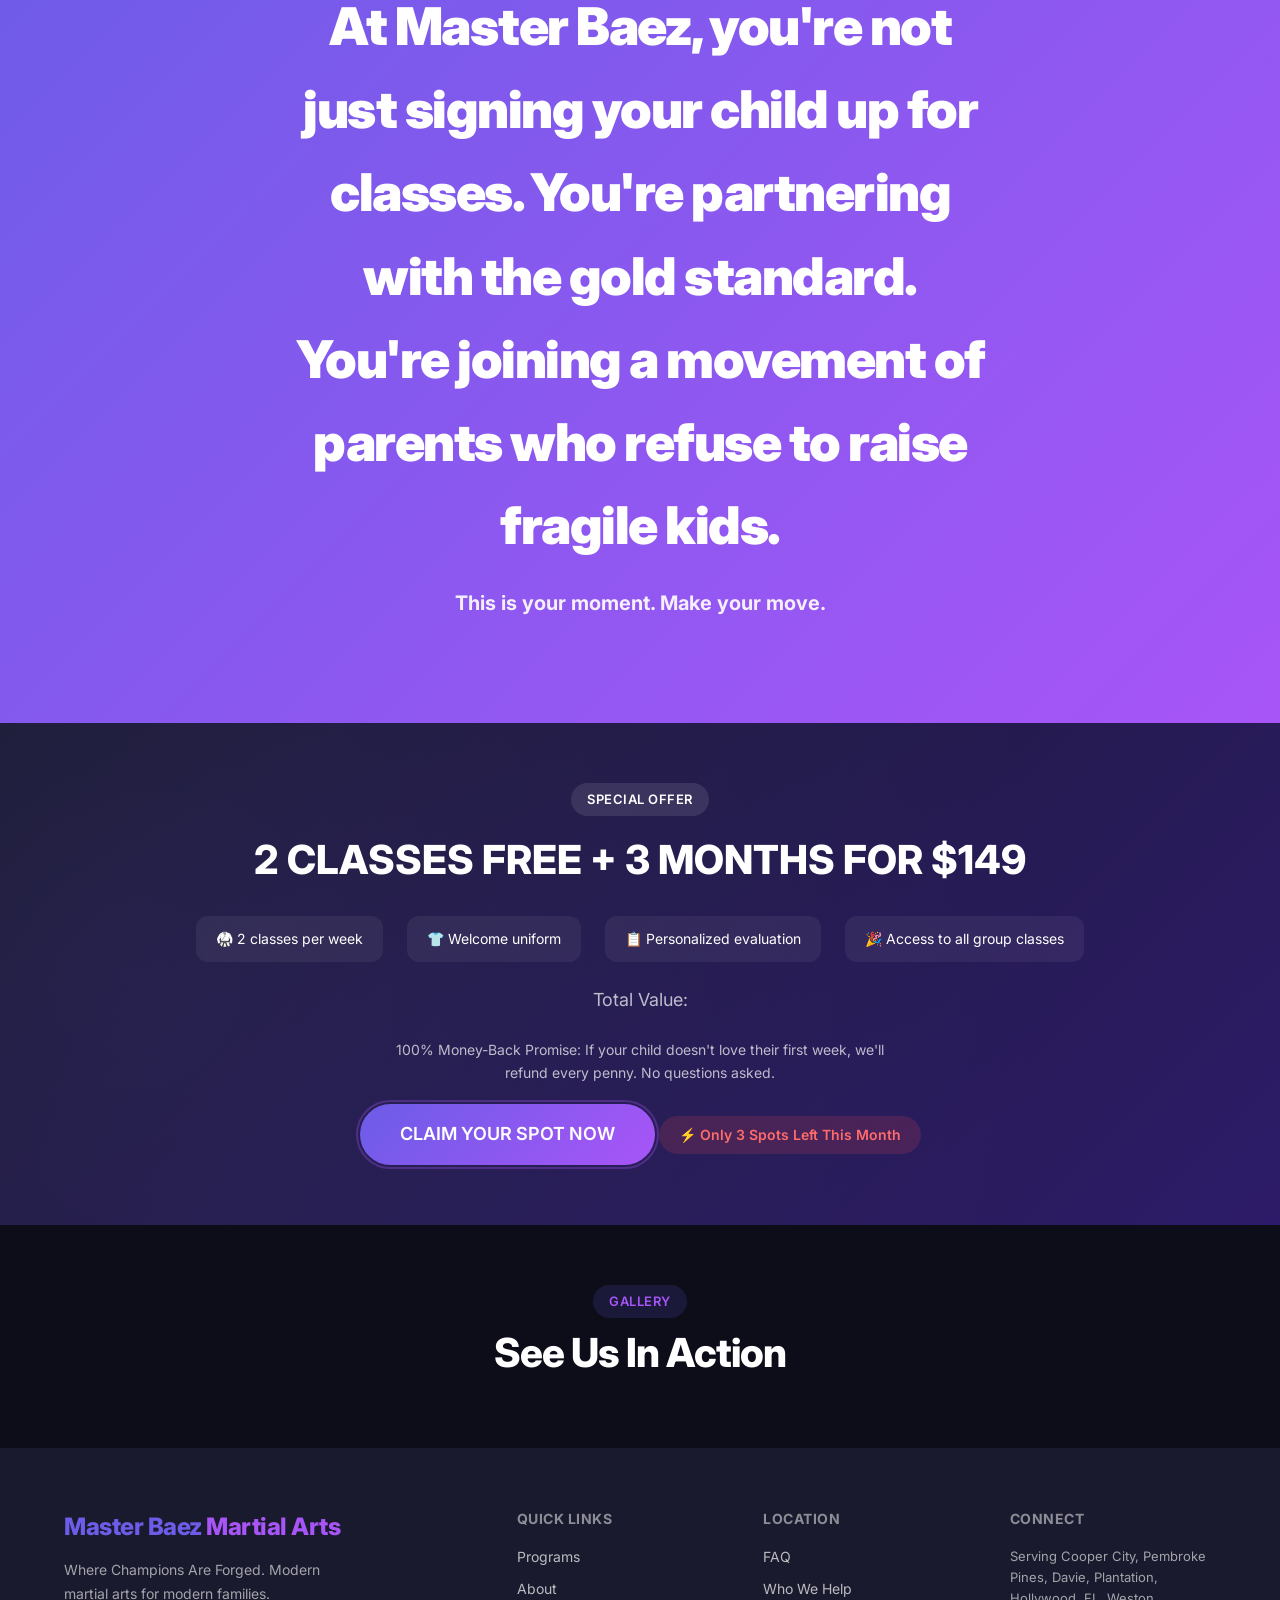
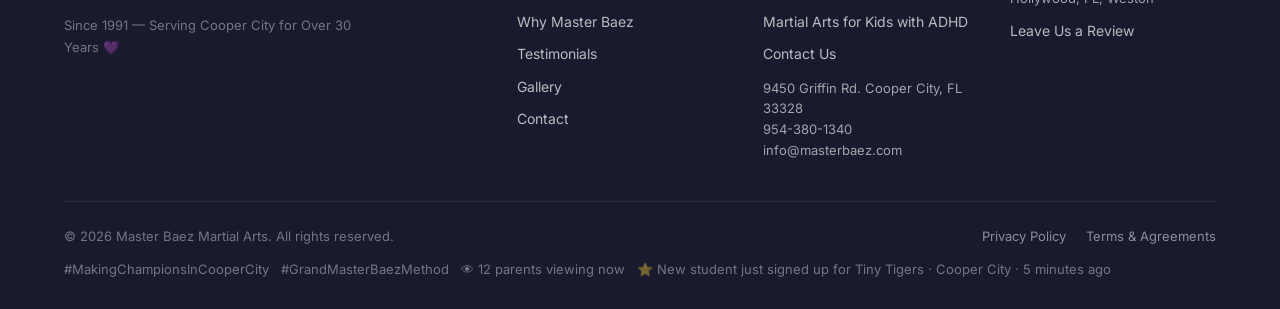
==== commit 7ead300d: "Add files via upload" ====
--- a/index.html
+++ b/index.html
@@ -562,7 +562,7 @@
         <div class="offer-item" data-i18n="offer_4">🎉 Acceso a todas las clases grupales</div>
       </div>
       <div class="offer-total" data-i18n-html="offer_total">Total Value: <s>$499</s> <strong>$149</strong></div>
-      <a href="#" class="btn-primary" style="font-size:18px;padding:16px 40px;" data-i18n="offer_btn">CLAIM YOUR SPOT NOW</a>
+      <a href="#" class="btn-primary" style="font-size:18px;padding:16px 40px;" data-i18n="offer_btn" onclick="openModal('program'); return false;">CLAIM YOUR SPOT NOW</a>
       <div class="offer-guarantee" data-i18n="offer_guarantee">100% Money-Back Promise: If your child doesn't love their first week, we'll refund every penny. No questions asked.</div>
       <div class="offer-spots" data-i18n="offer_spots">⚡ Only 3 Spots Left This Month</div>
     </div>
@@ -879,7 +879,7 @@
       </div>
       <div class="offer-total" data-i18n-html="offer_total">Total Value: <s>$499</s> <strong>$149</strong></div>
       <div class="offer-guarantee" data-i18n="offer_guarantee">💯 100% Money-Back Promise: If your child doesn't love their first week, we'll refund every penny. No questions asked.</div>
-      <a href="#" class="btn-primary" style="font-size:18px;padding:16px 40px;margin-top:20px;display:inline-block;" data-i18n="offer_btn">CLAIM YOUR SPOT NOW</a>
+      <a href="#" class="btn-primary" style="font-size:18px;padding:16px 40px;margin-top:20px;display:inline-block;" data-i18n="offer_btn" onclick="openModal('program'); return false;">CLAIM YOUR SPOT NOW</a>
       <div class="offer-spots" data-i18n="offer_spots">⚡ Only 3 Spots Left This Month</div>
     </div>
   </section>
@@ -1860,8 +1860,6 @@
   <script src="gallery-loader.js"></script>
   <script src="content-loader.js"></script>
   <script src="local-media-preview.js"></script>
-  <script src="admin-config.js"></script>
-  <script src="site-editor.js"></script>
   <script src="chatbot.js"></script>
 </body>
 </html>
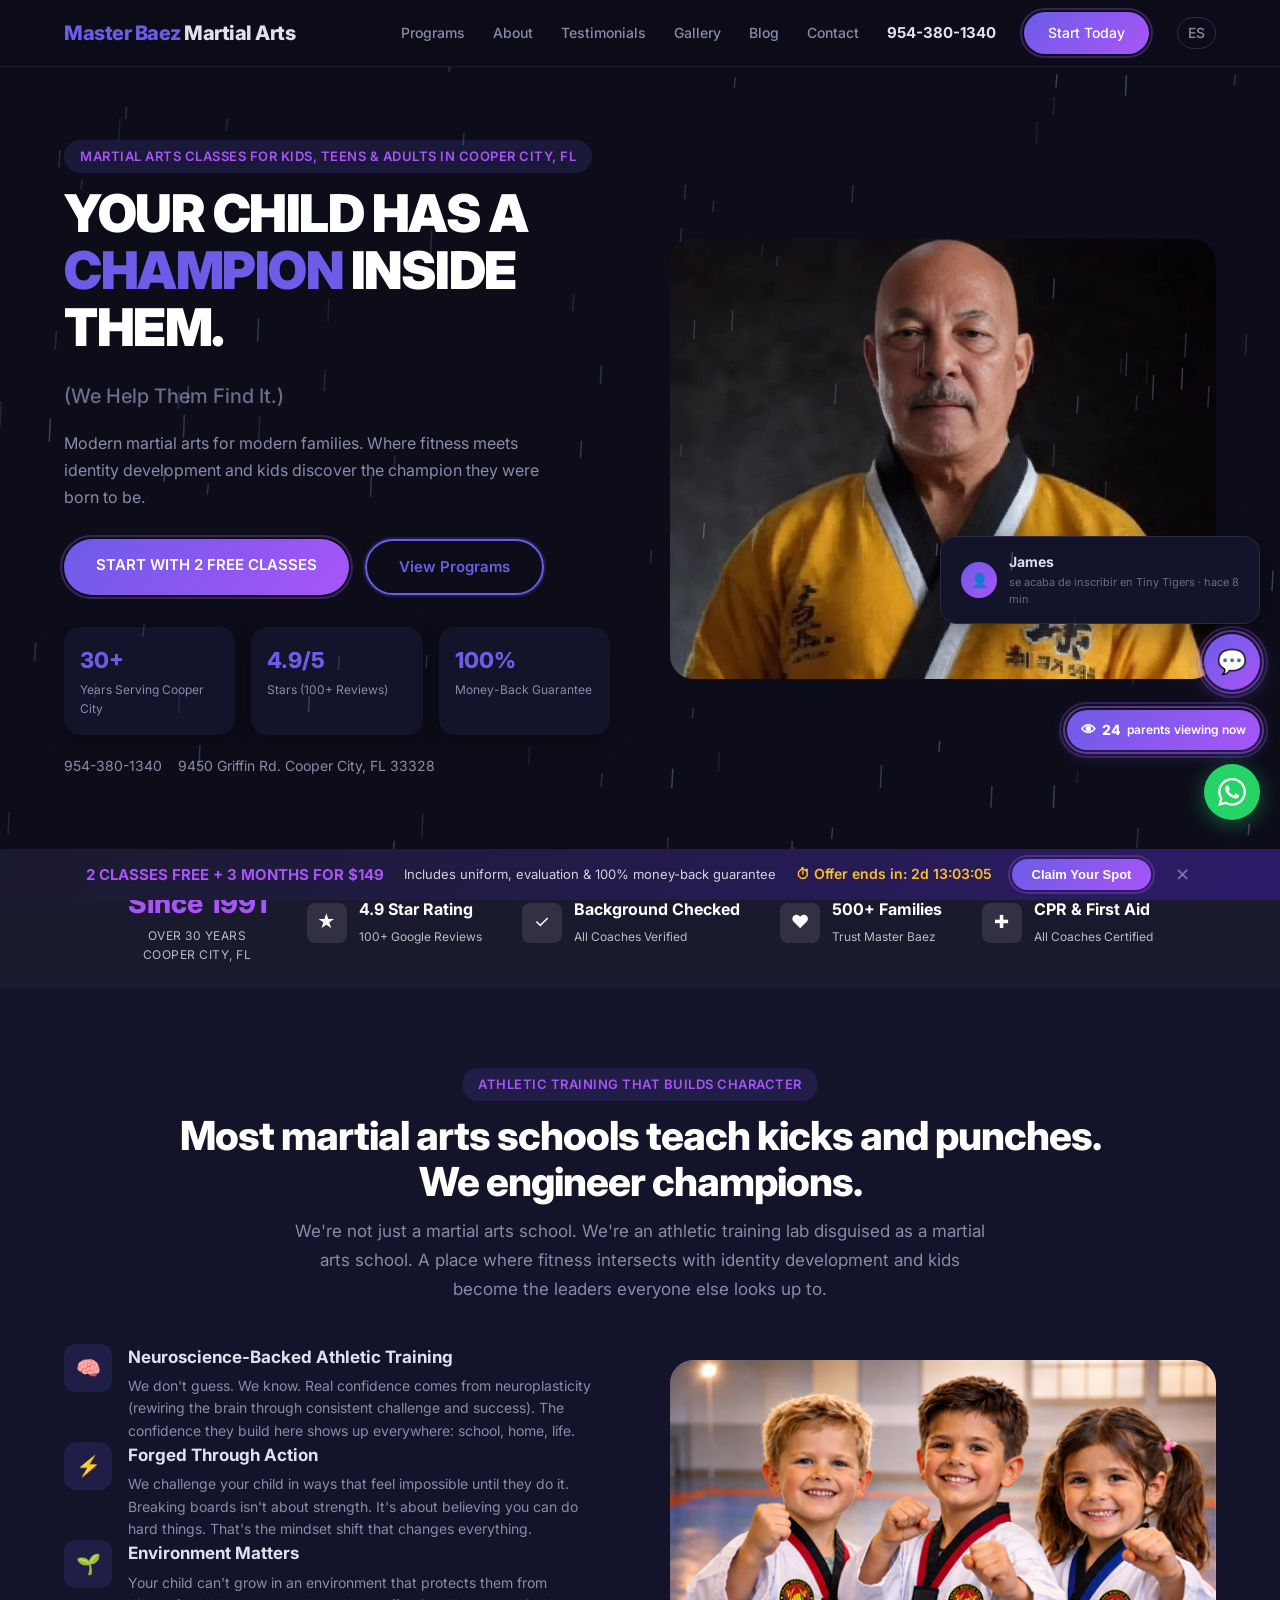
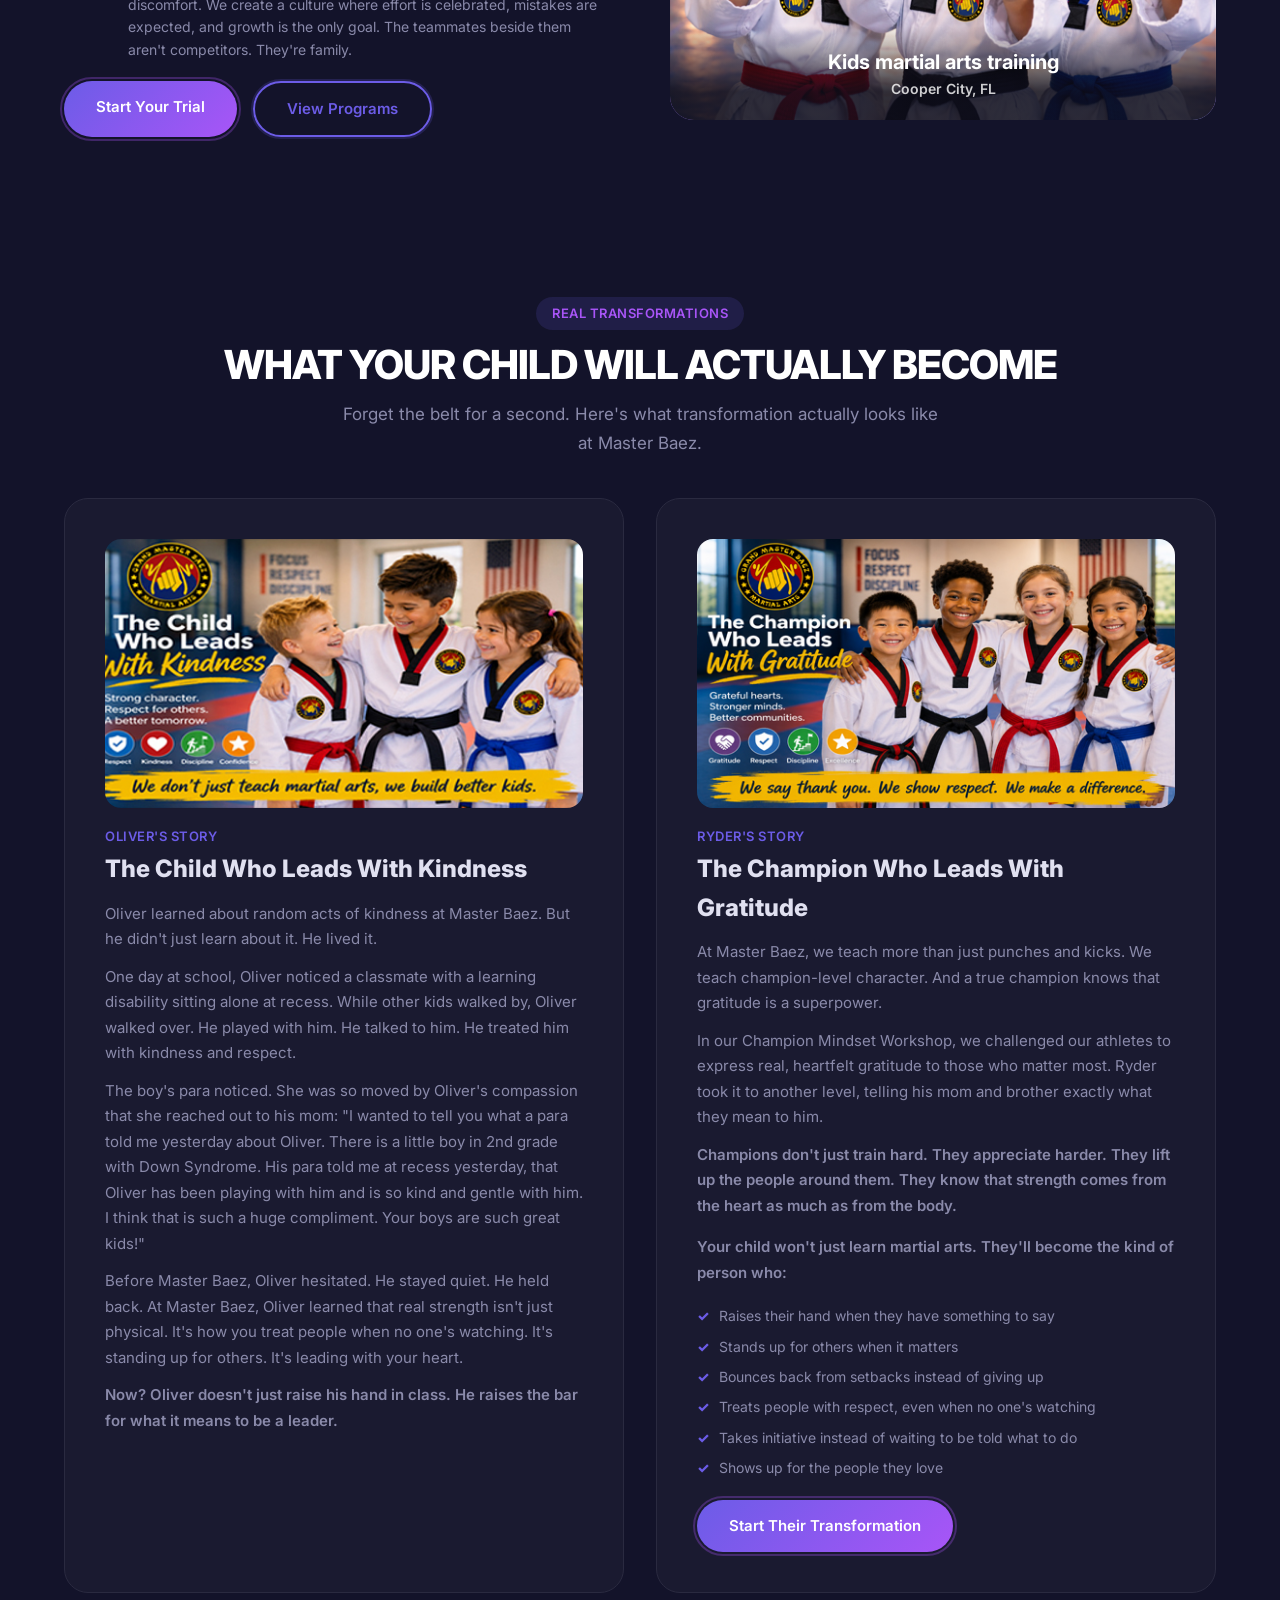
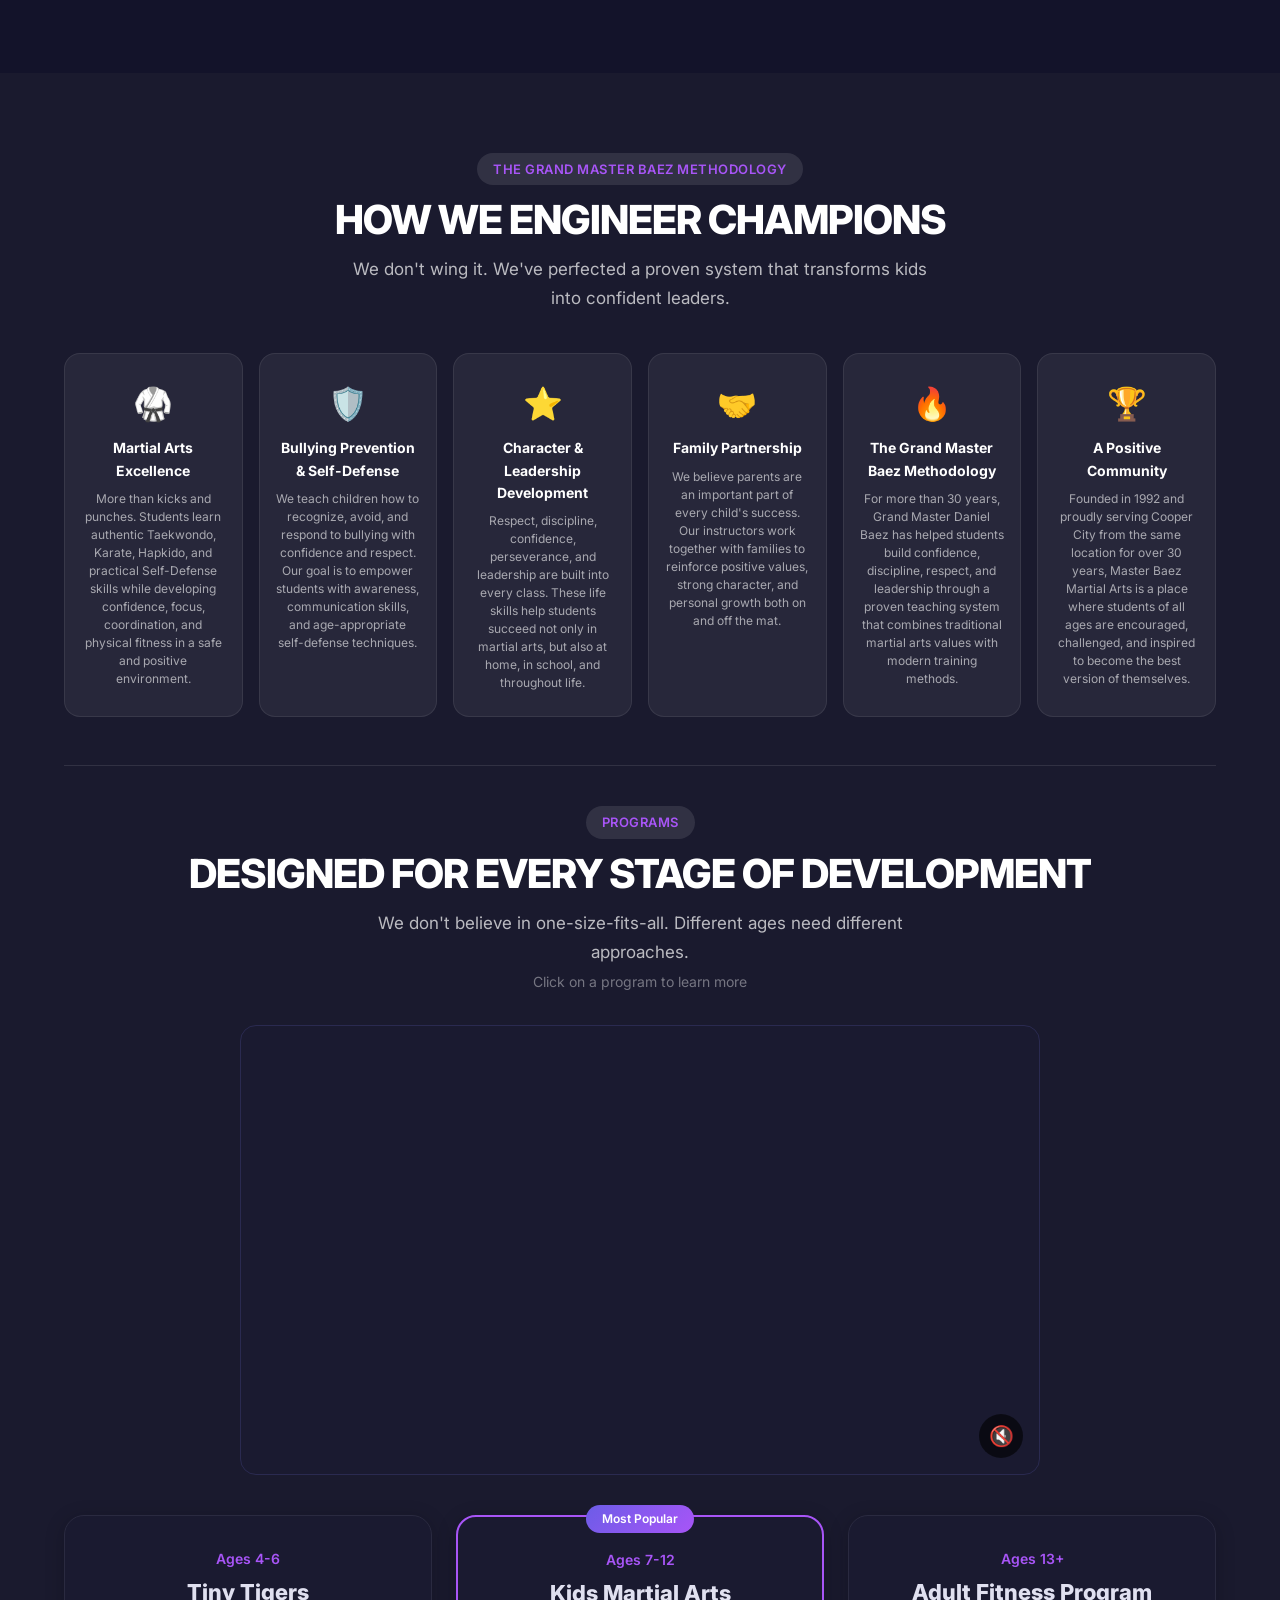
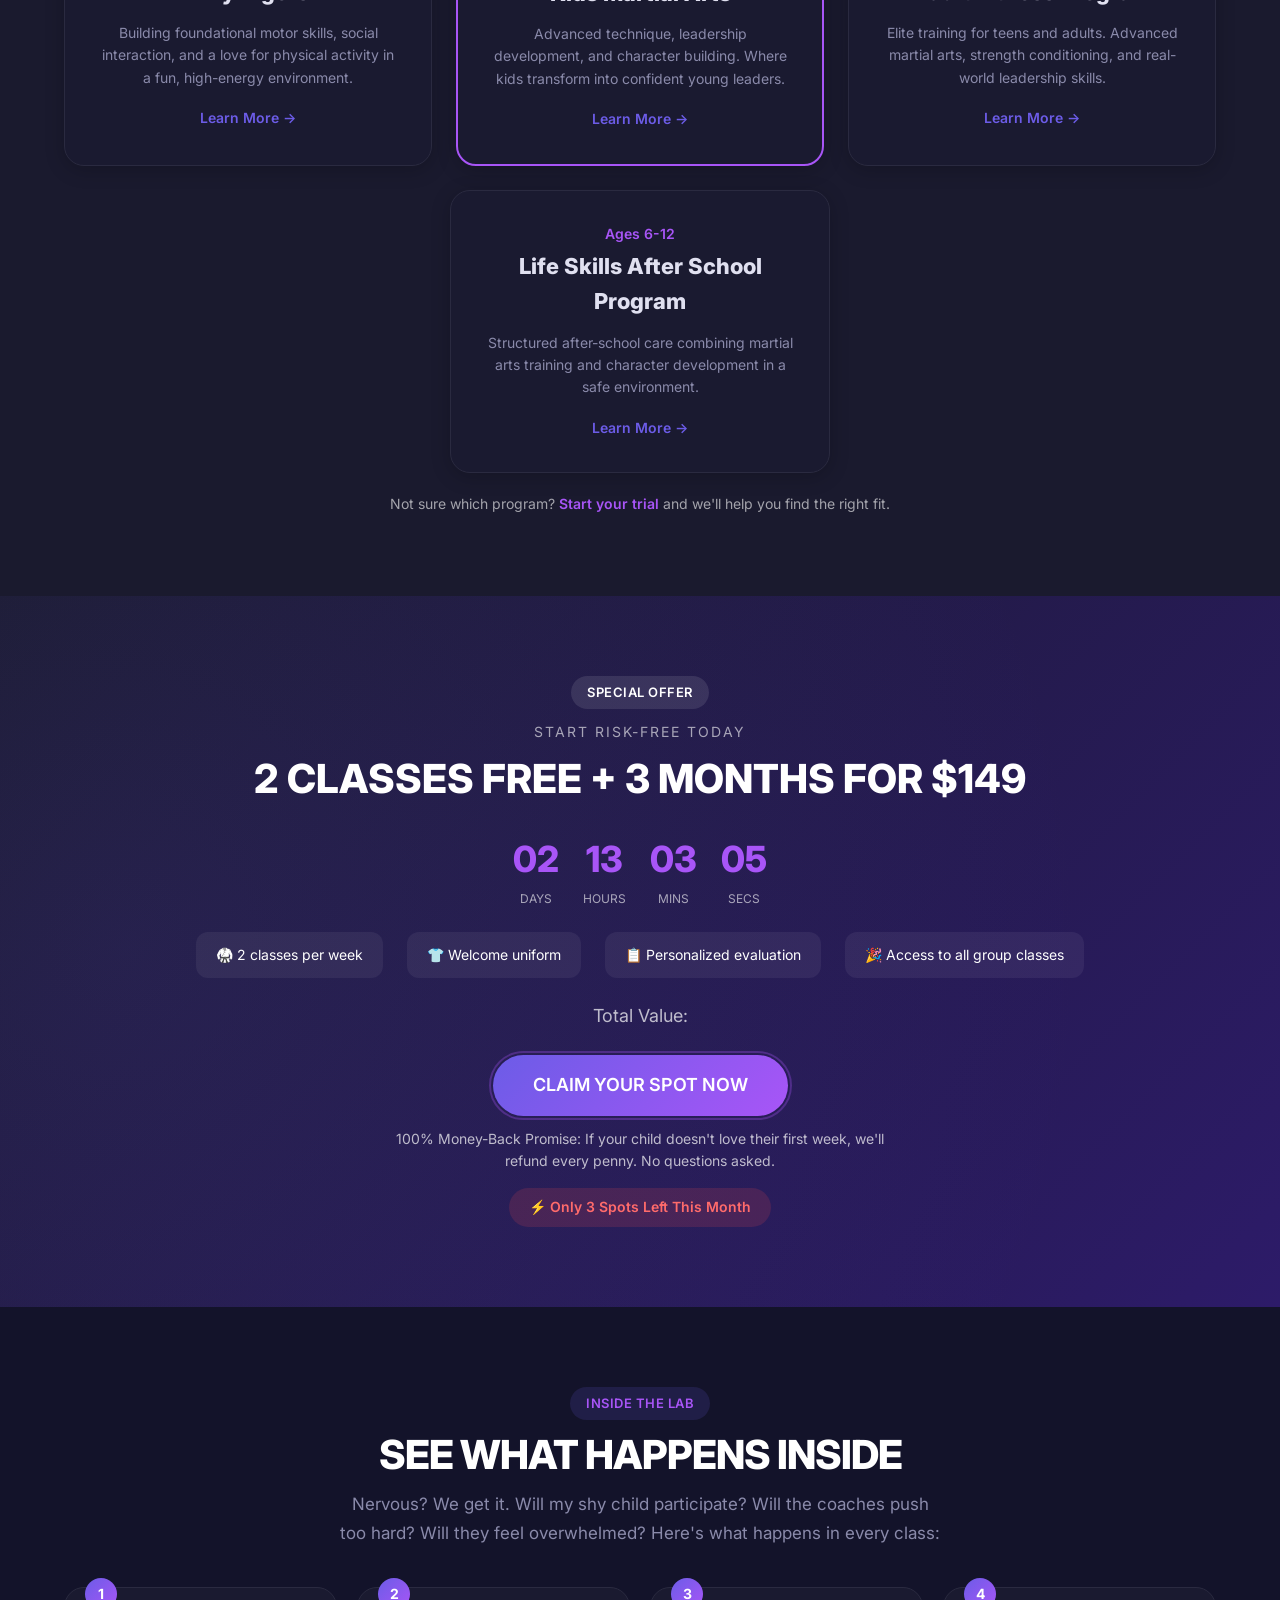
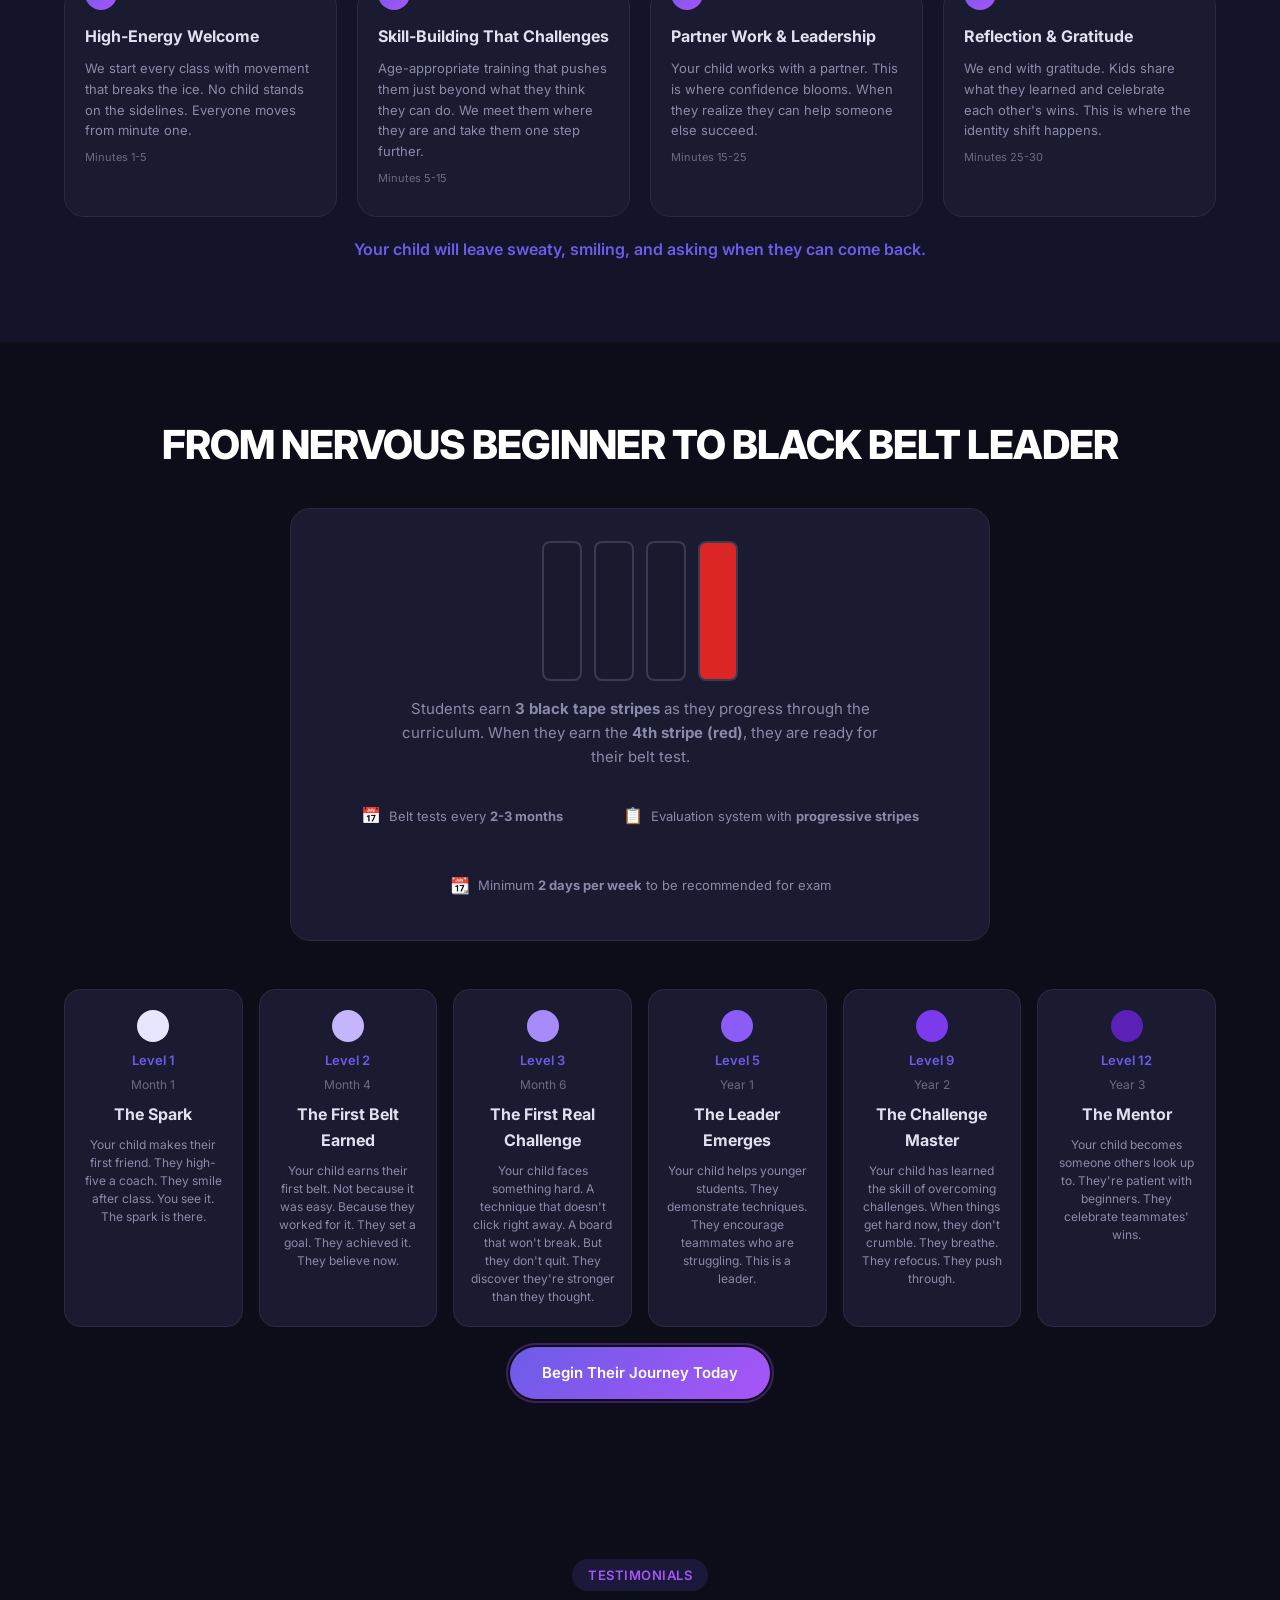
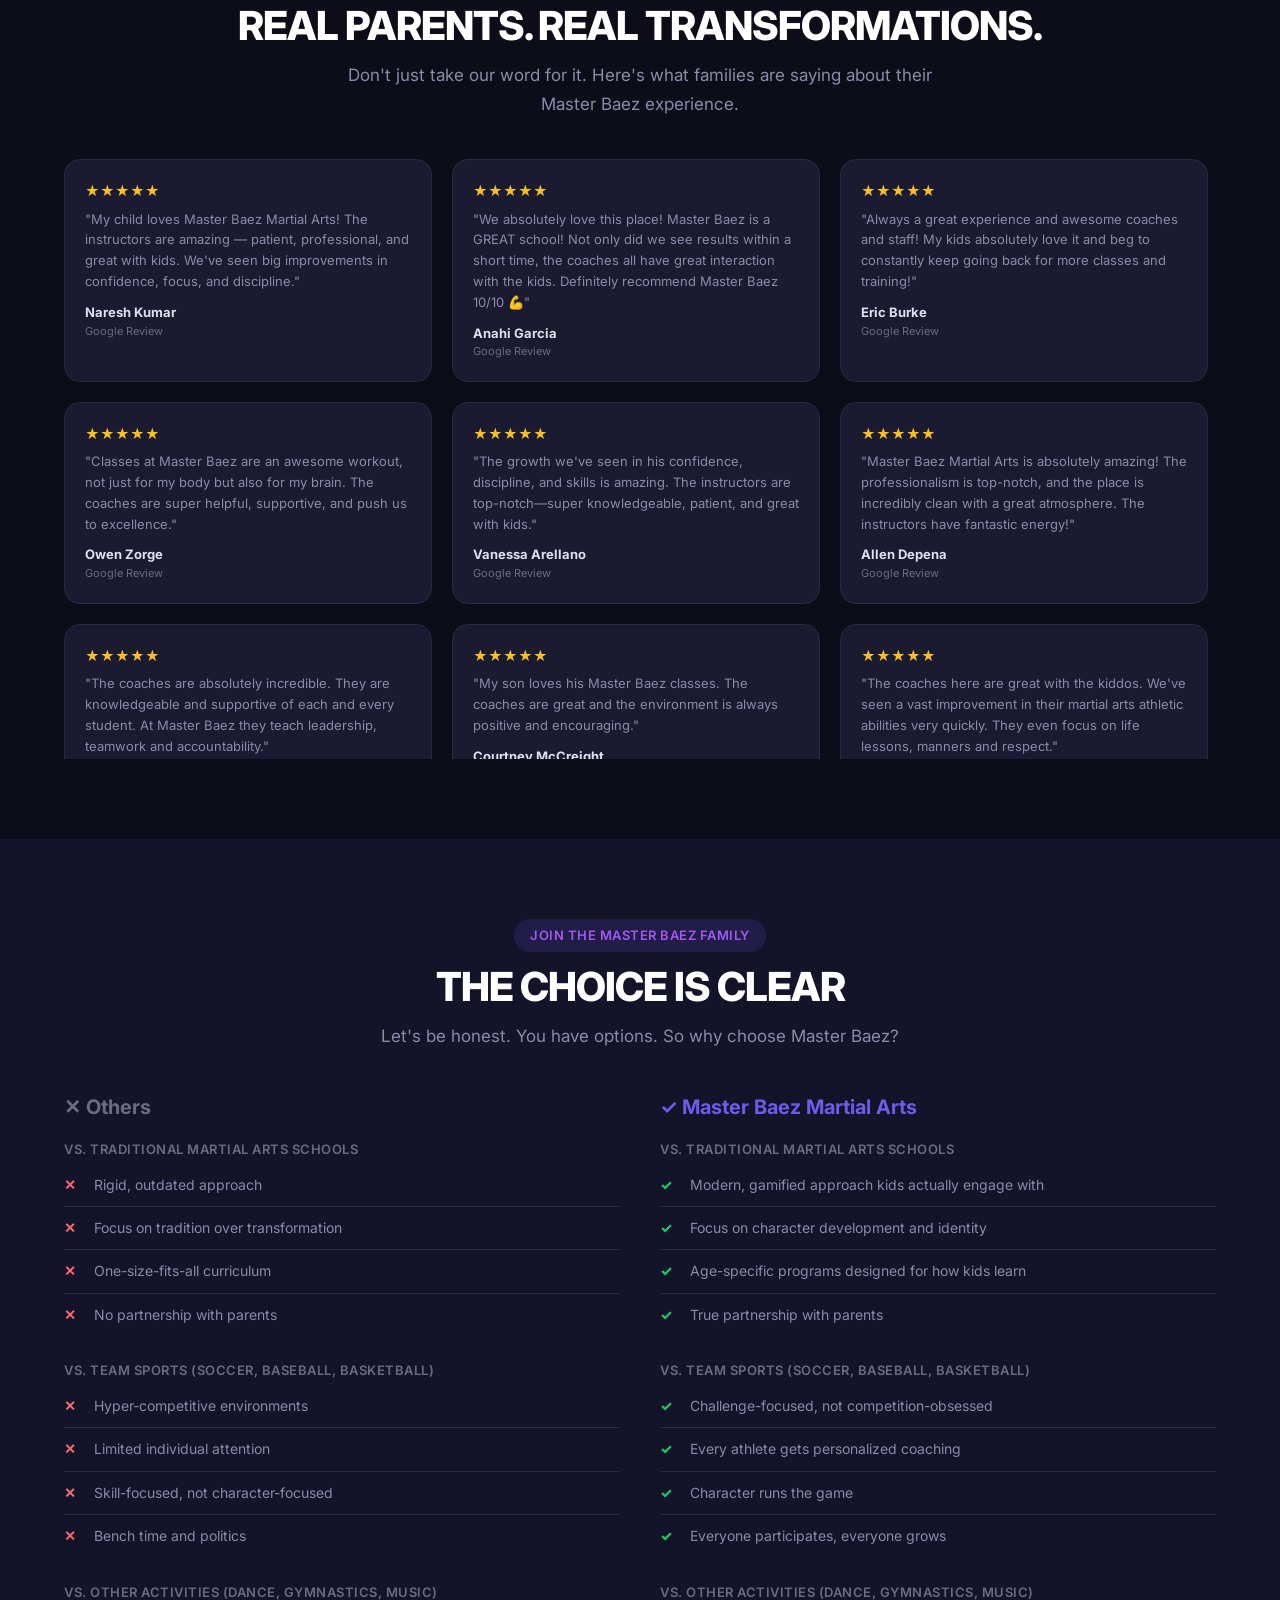
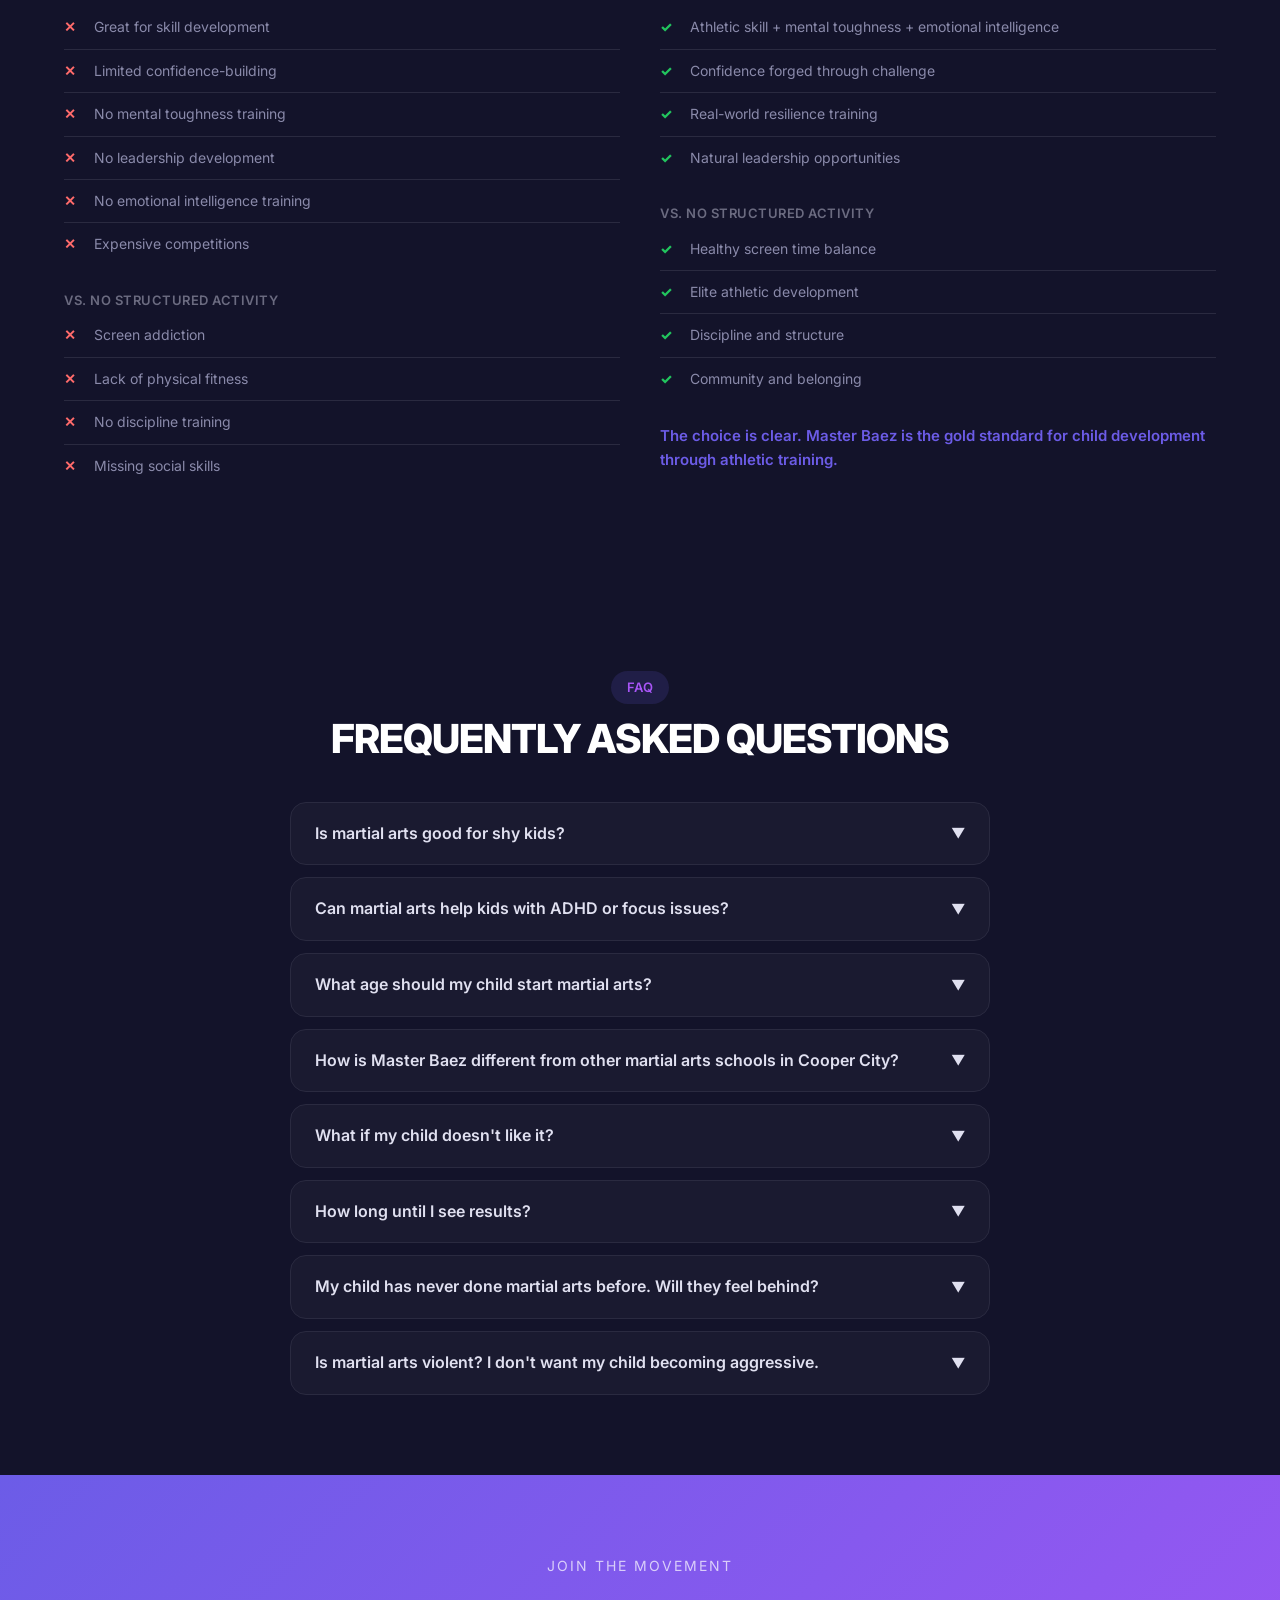
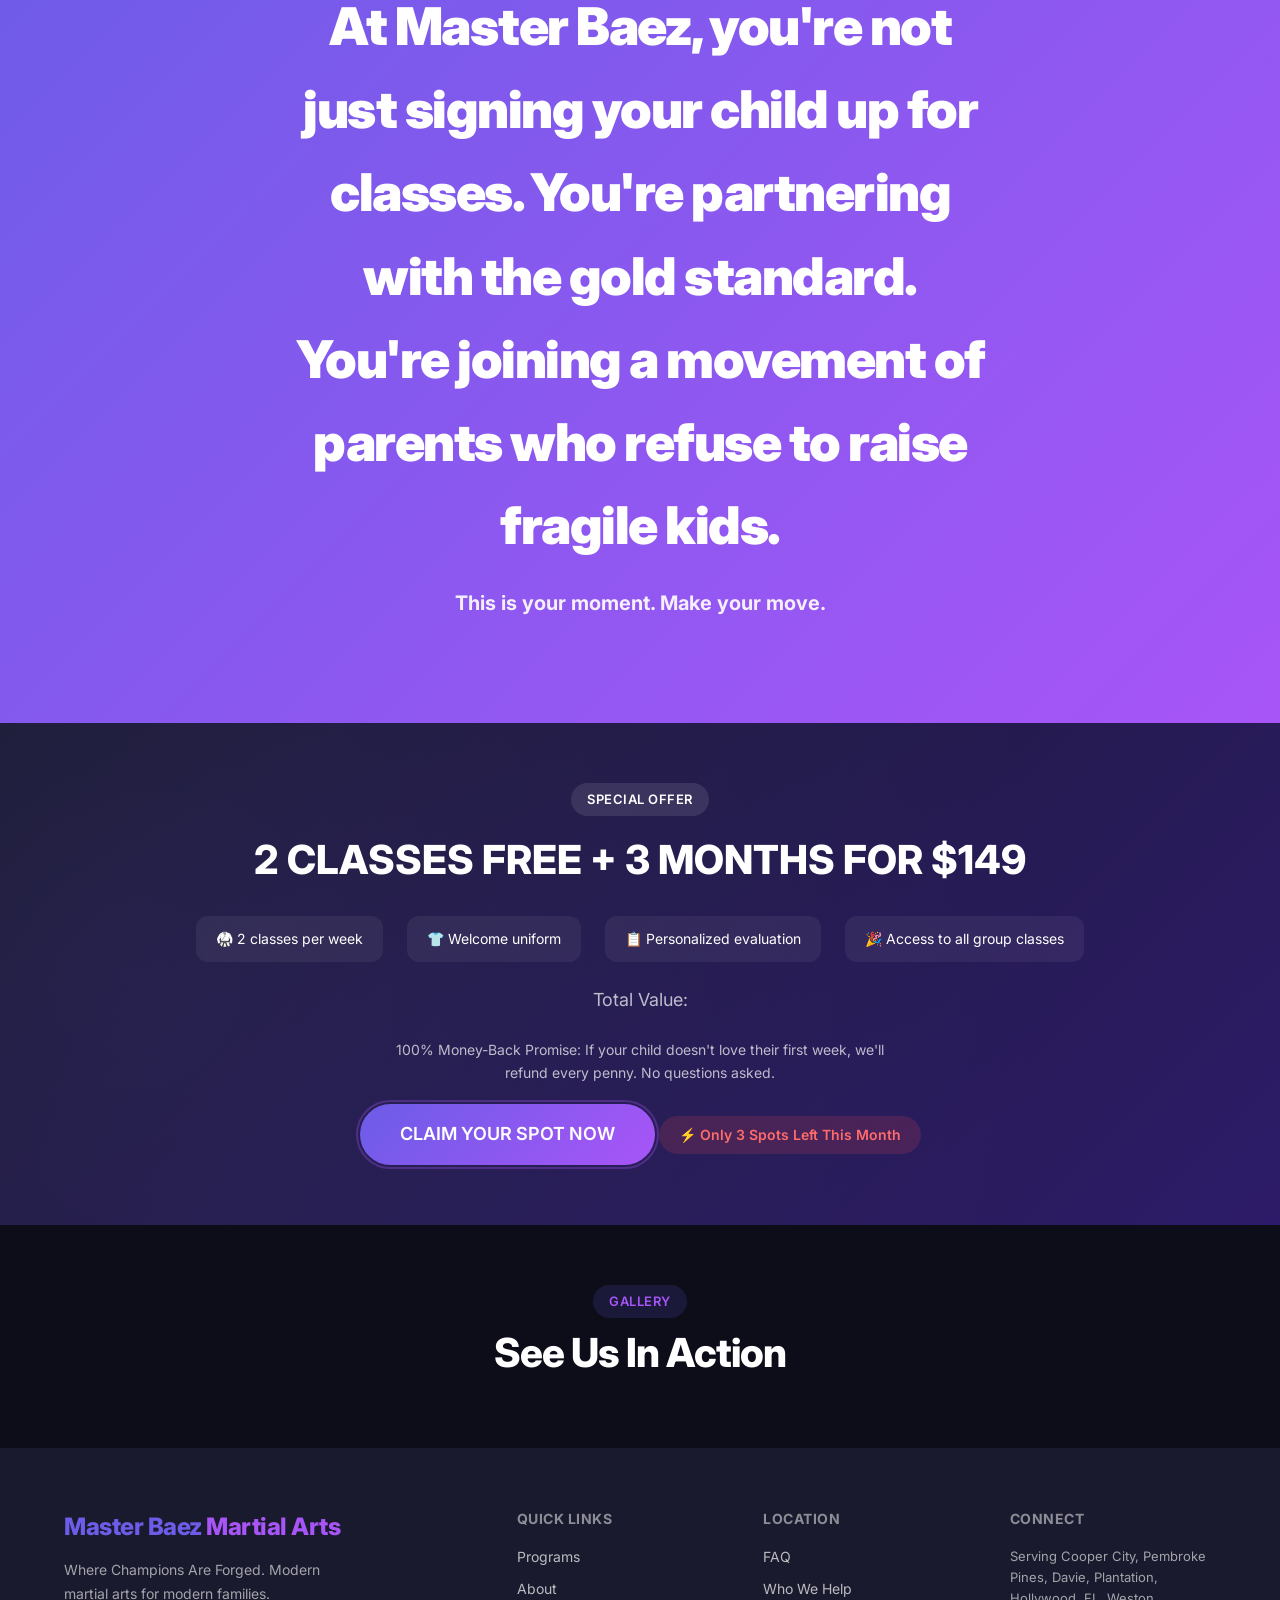
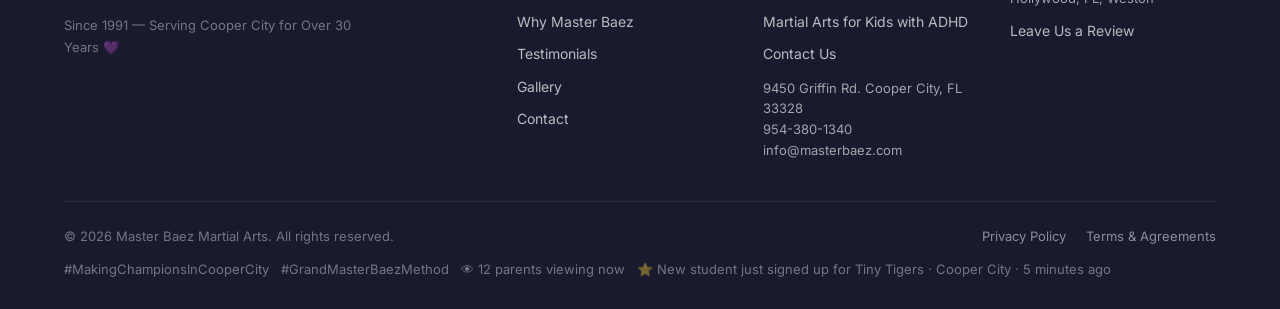
==== commit 2dbd1ef0: "Add files via upload" ====
--- a/index.html
+++ b/index.html
@@ -1859,7 +1859,6 @@
   <script src="data/gallery.js"></script>
   <script src="gallery-loader.js"></script>
   <script src="content-loader.js"></script>
-  <script src="local-media-preview.js"></script>
   <script src="chatbot.js"></script>
 </body>
 </html>
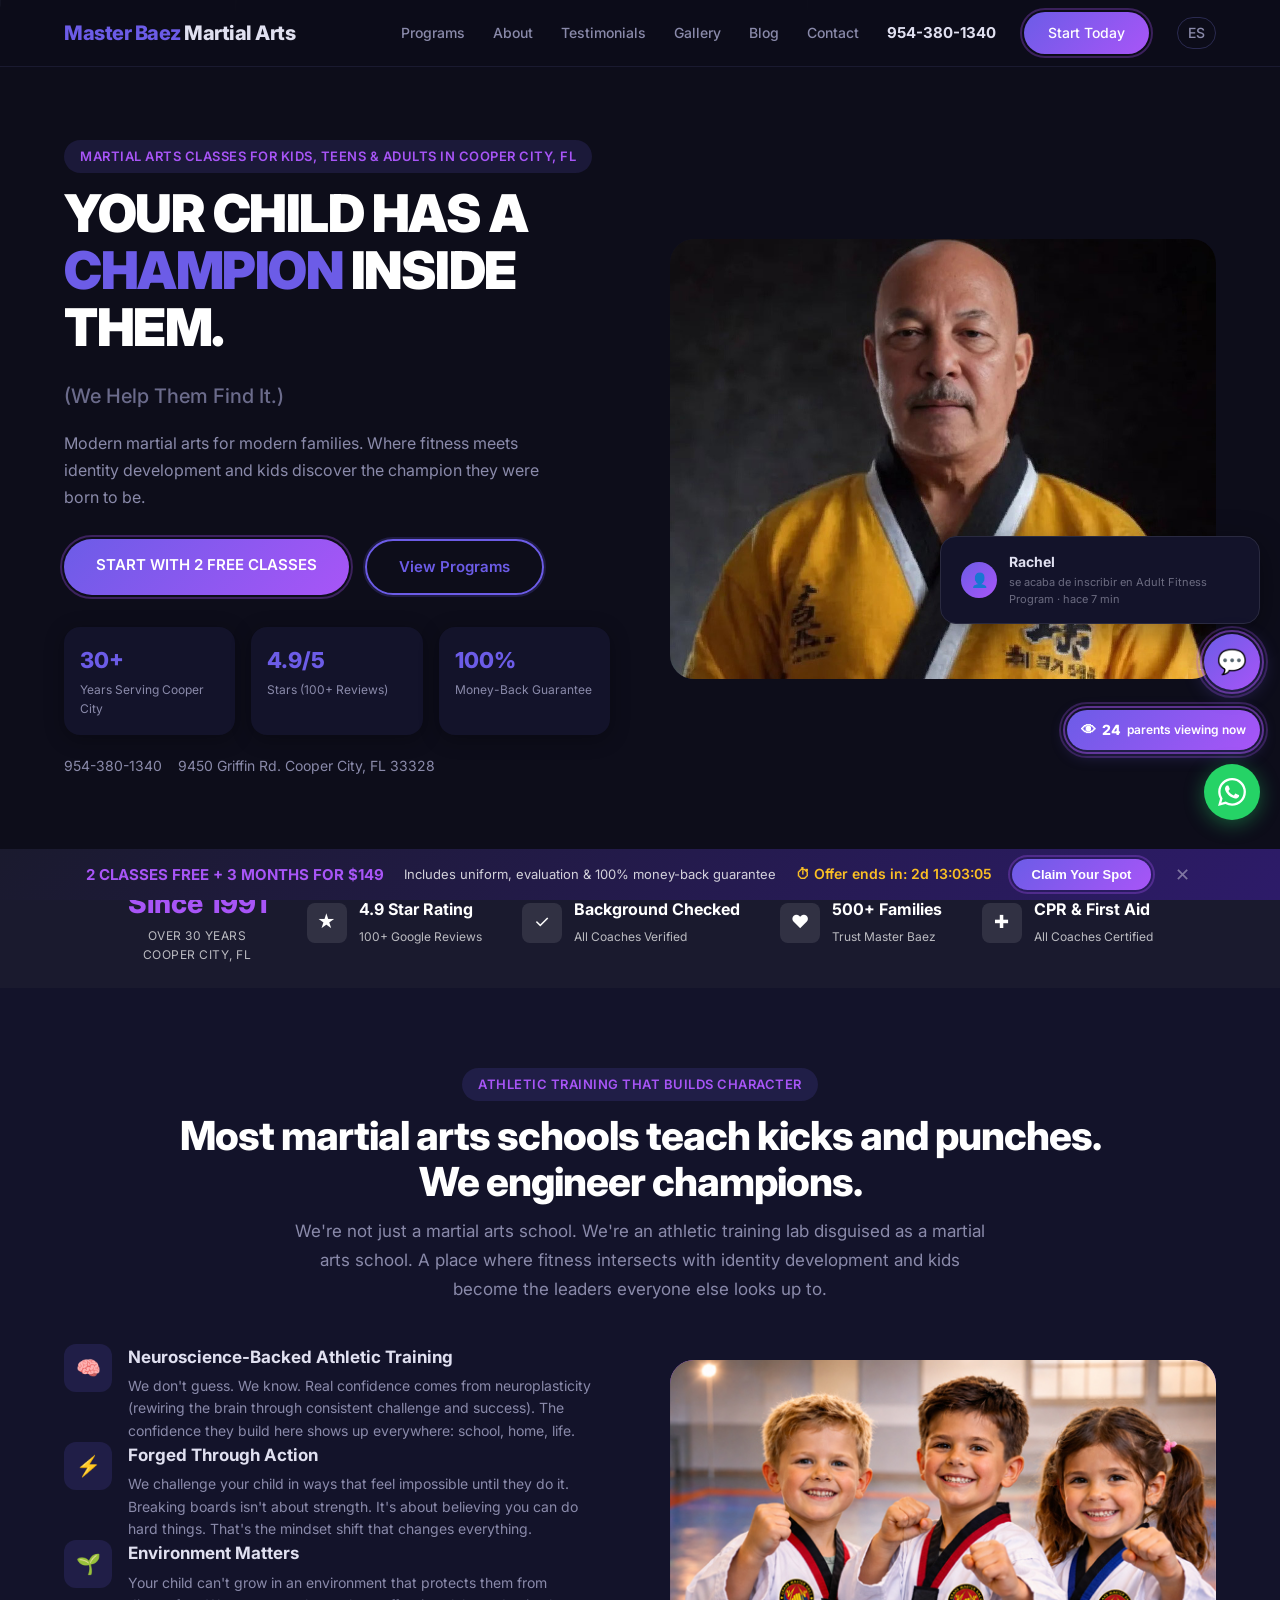
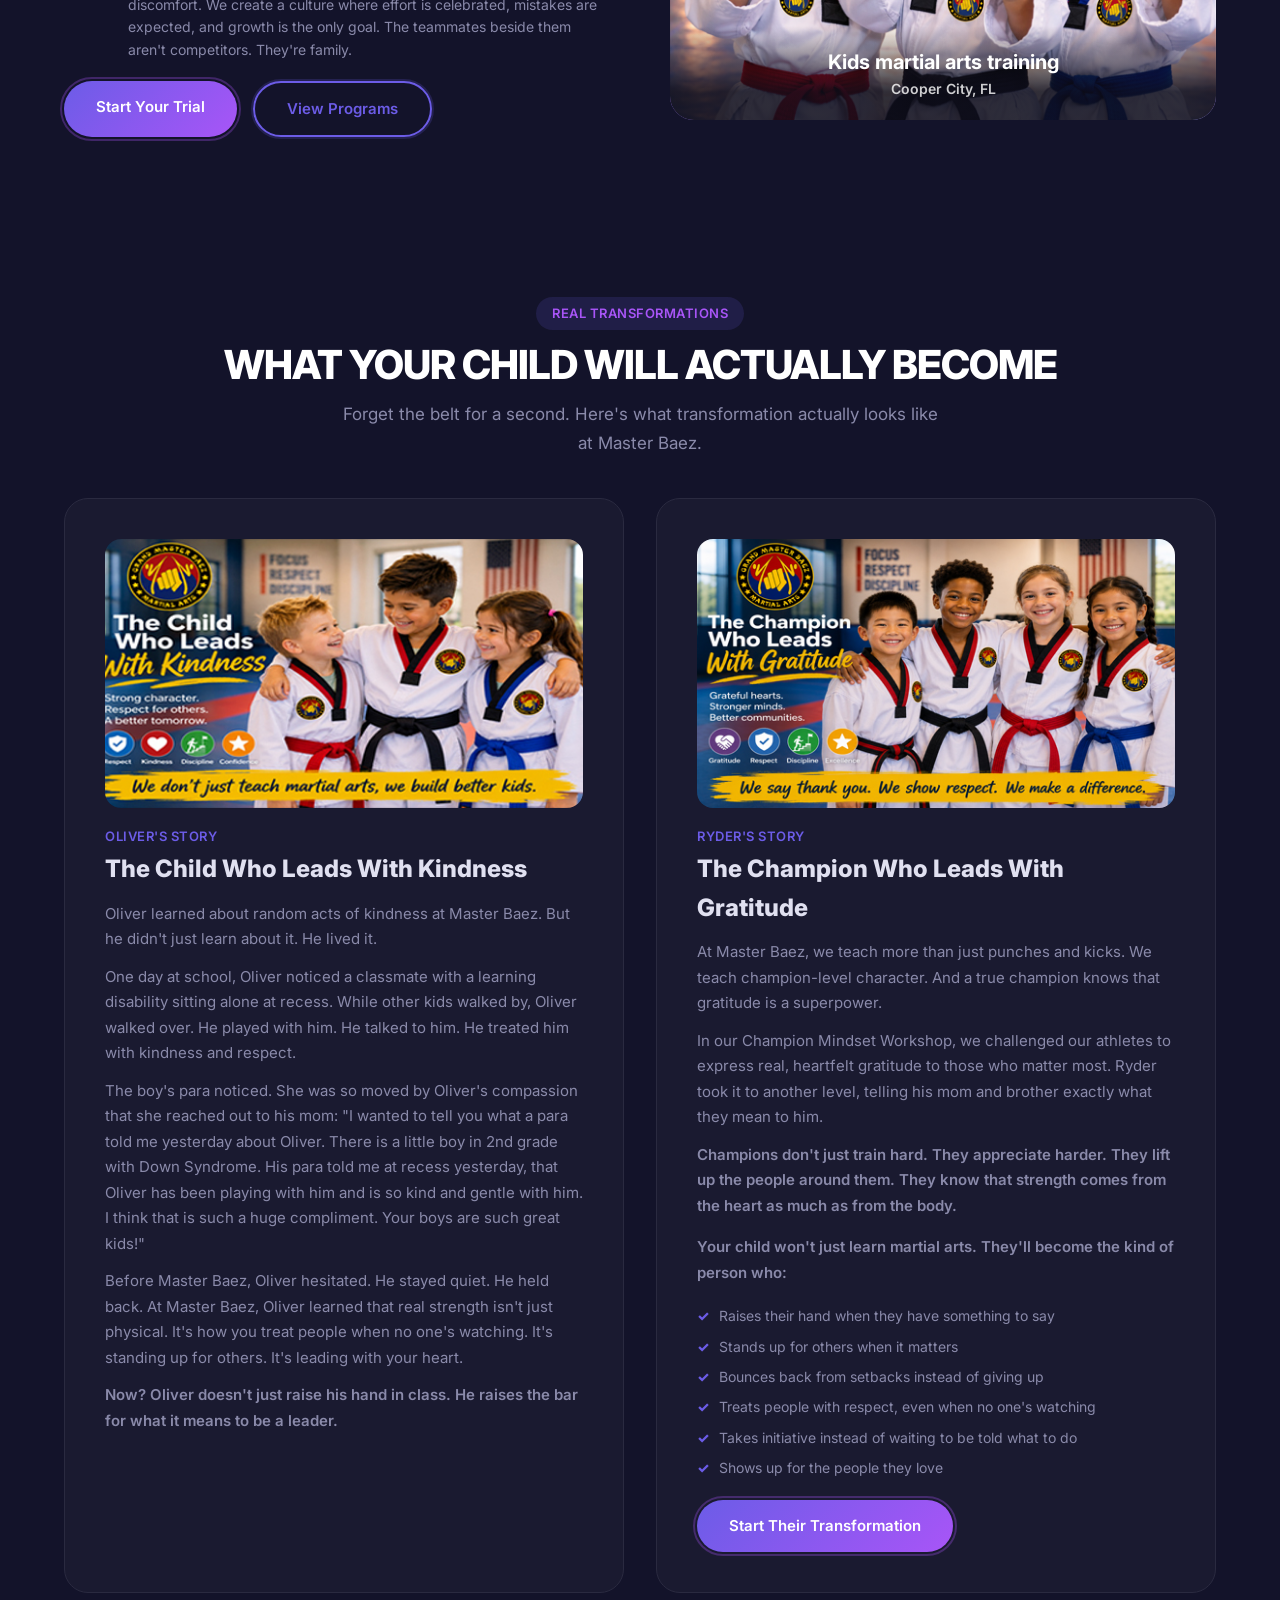
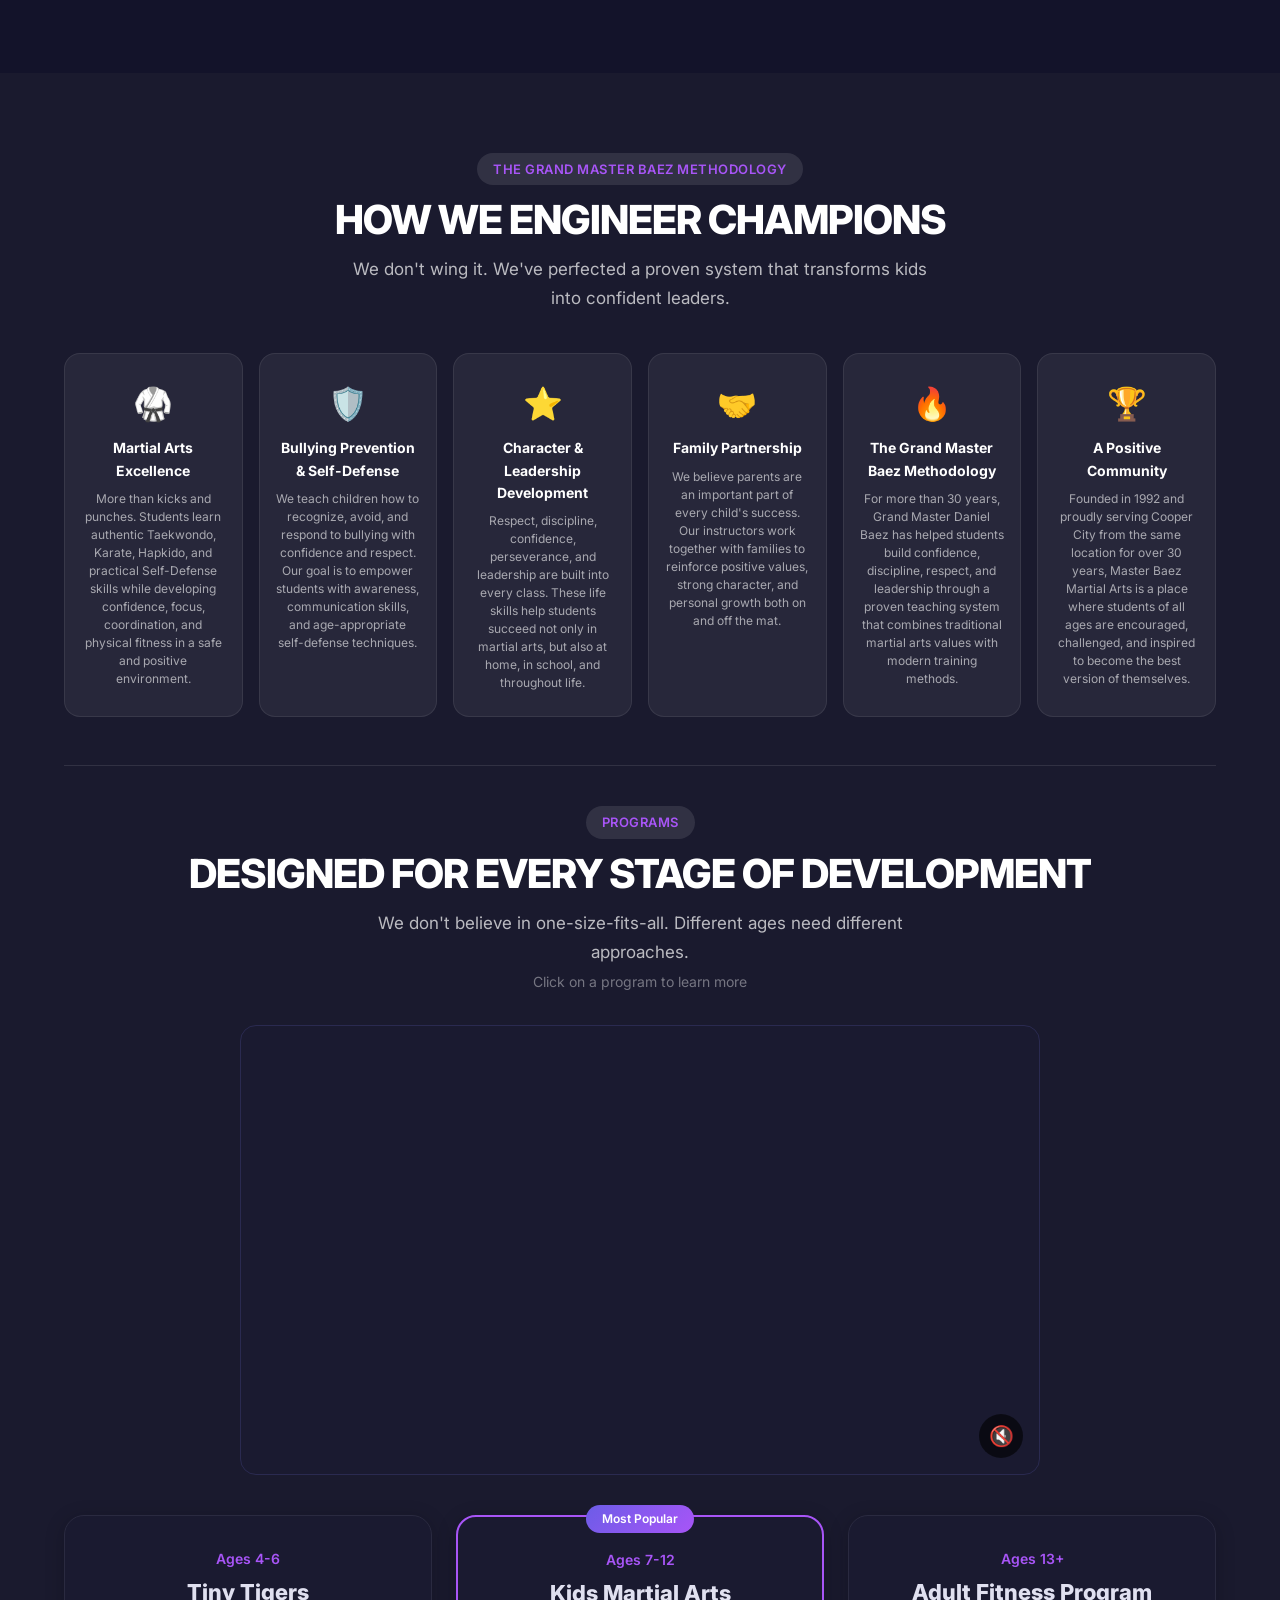
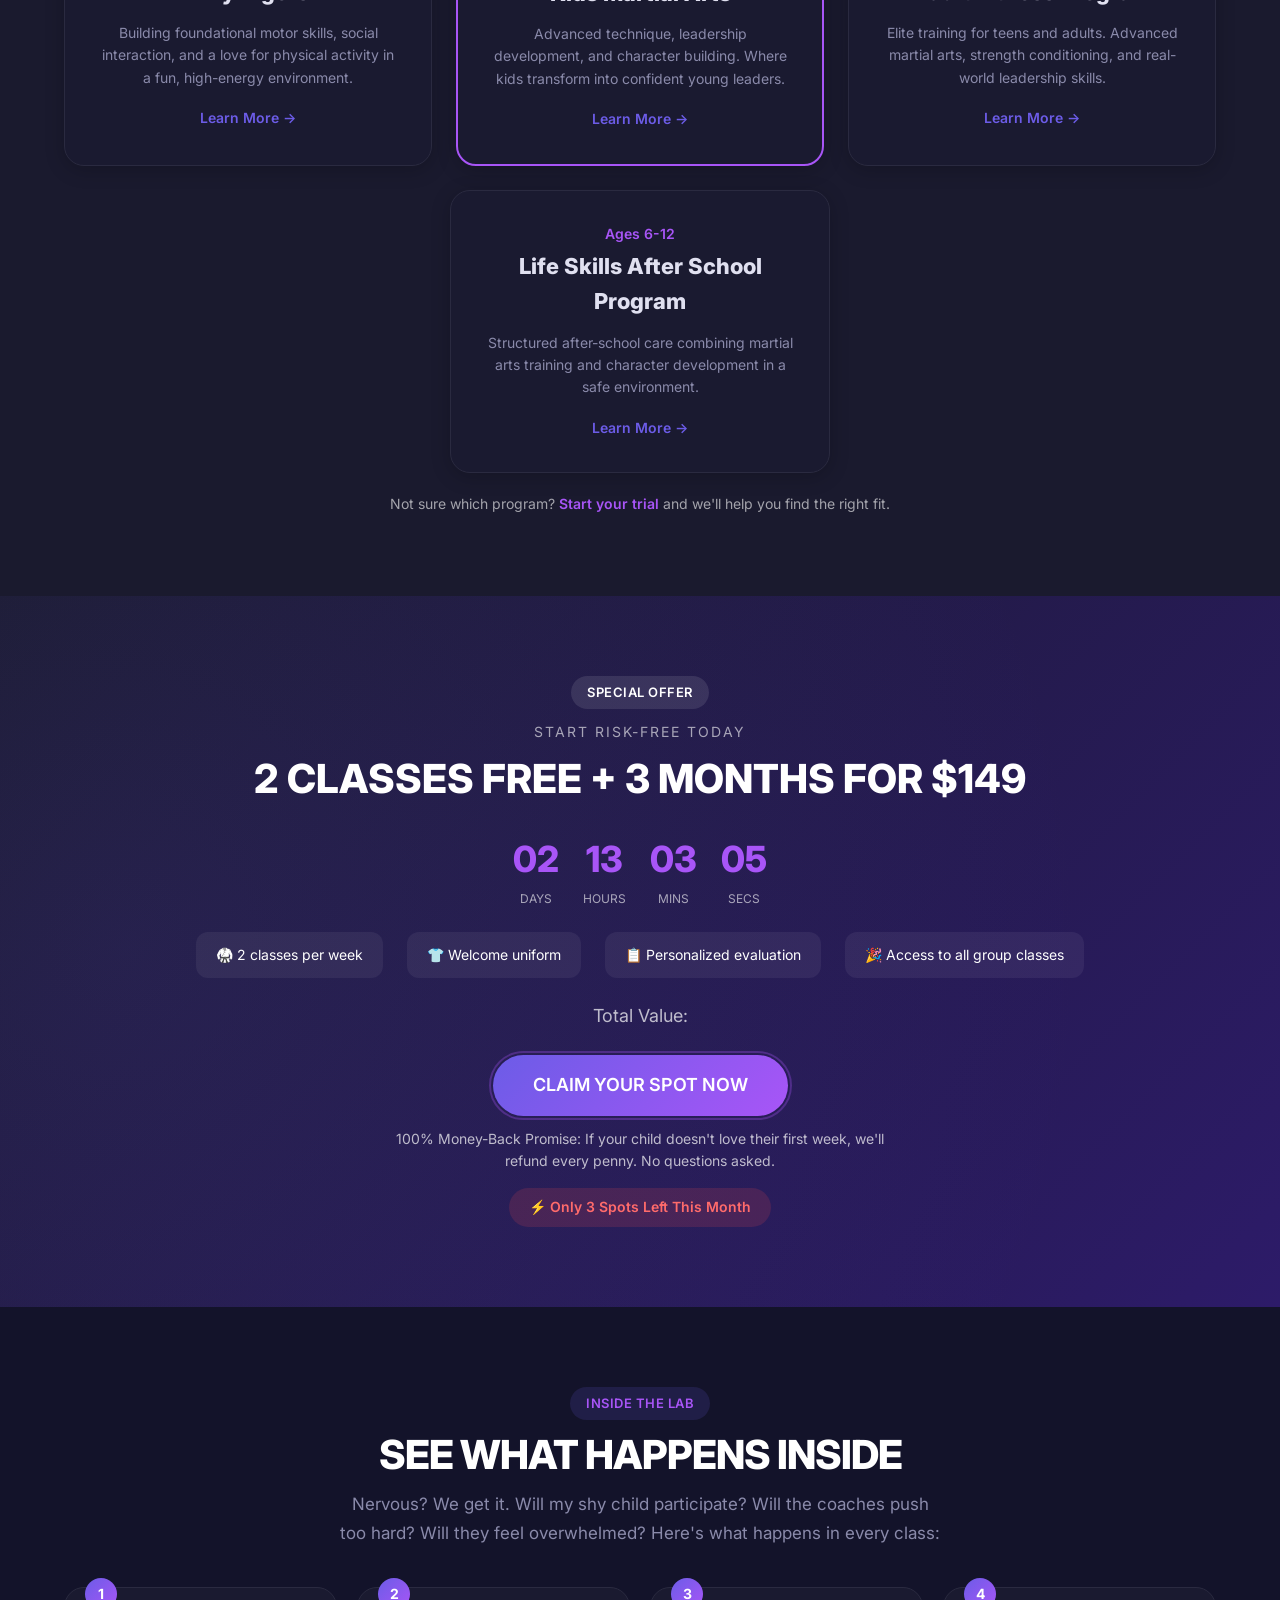
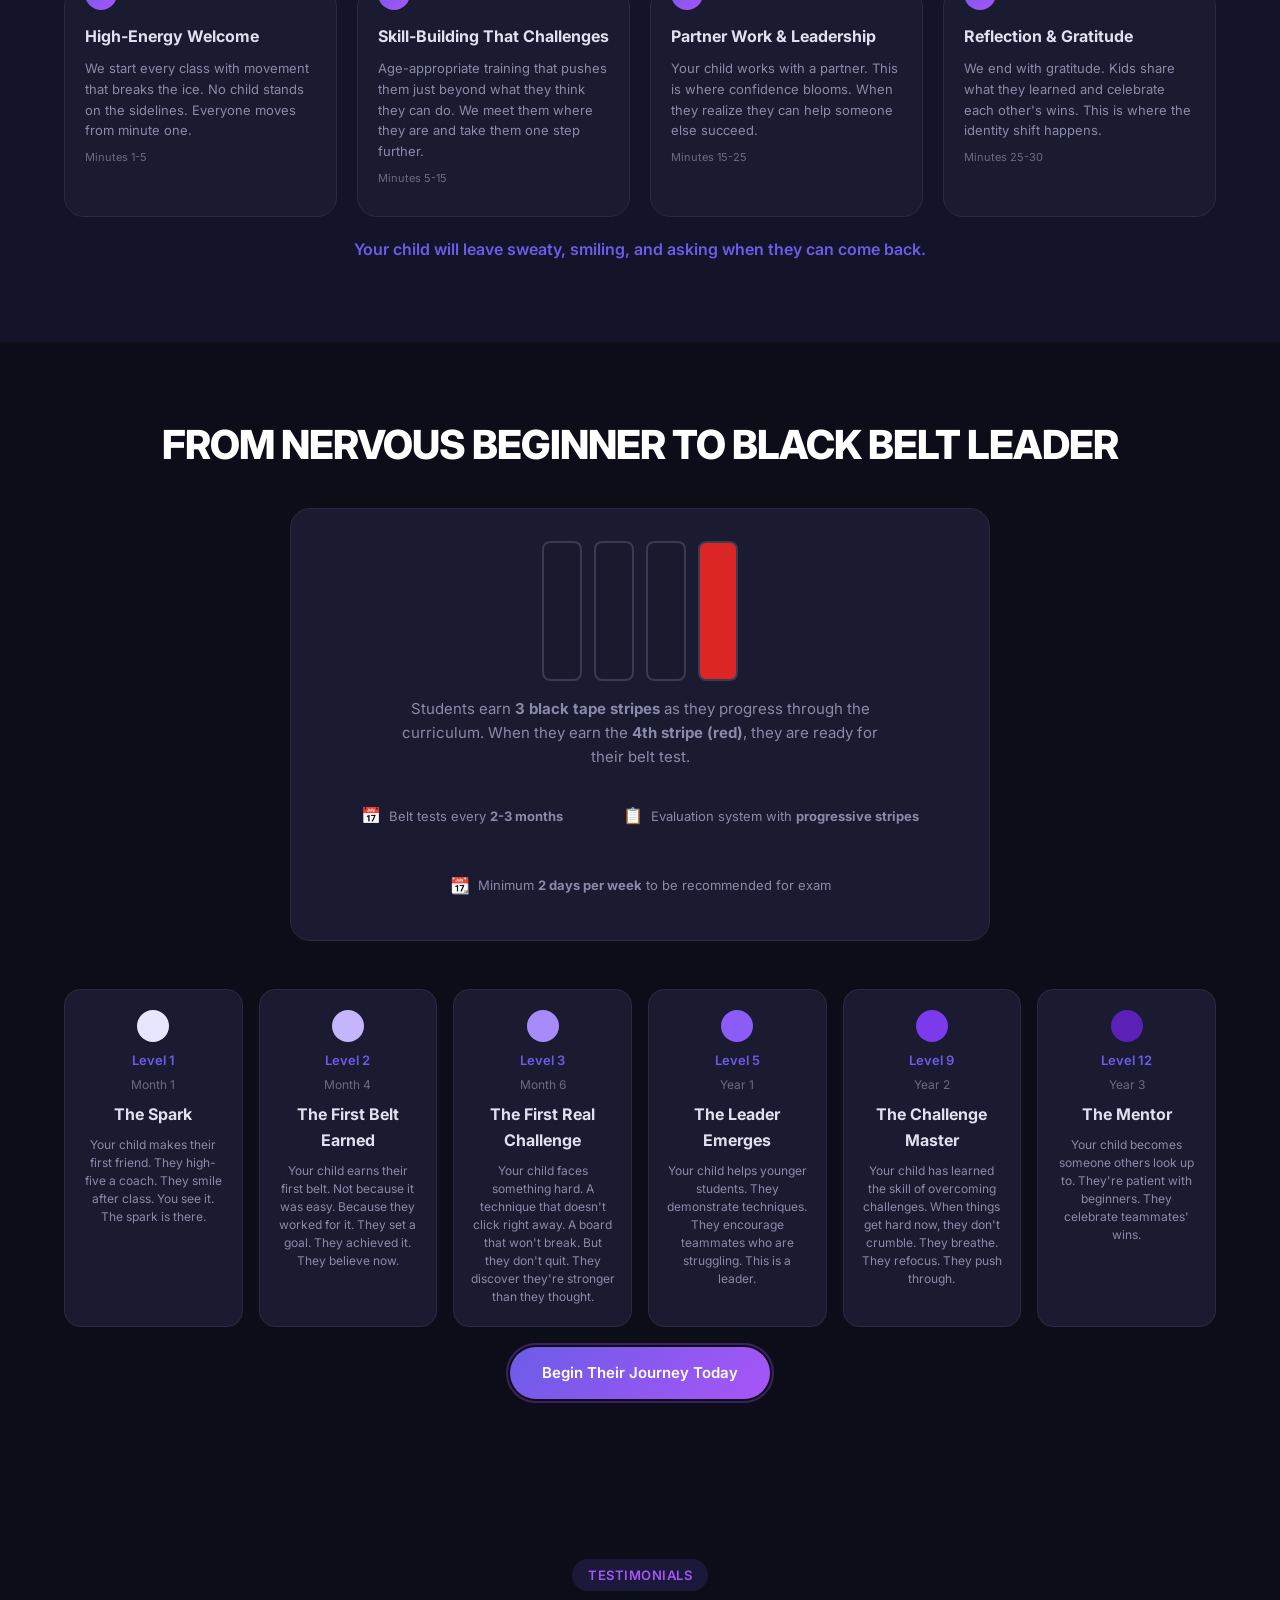
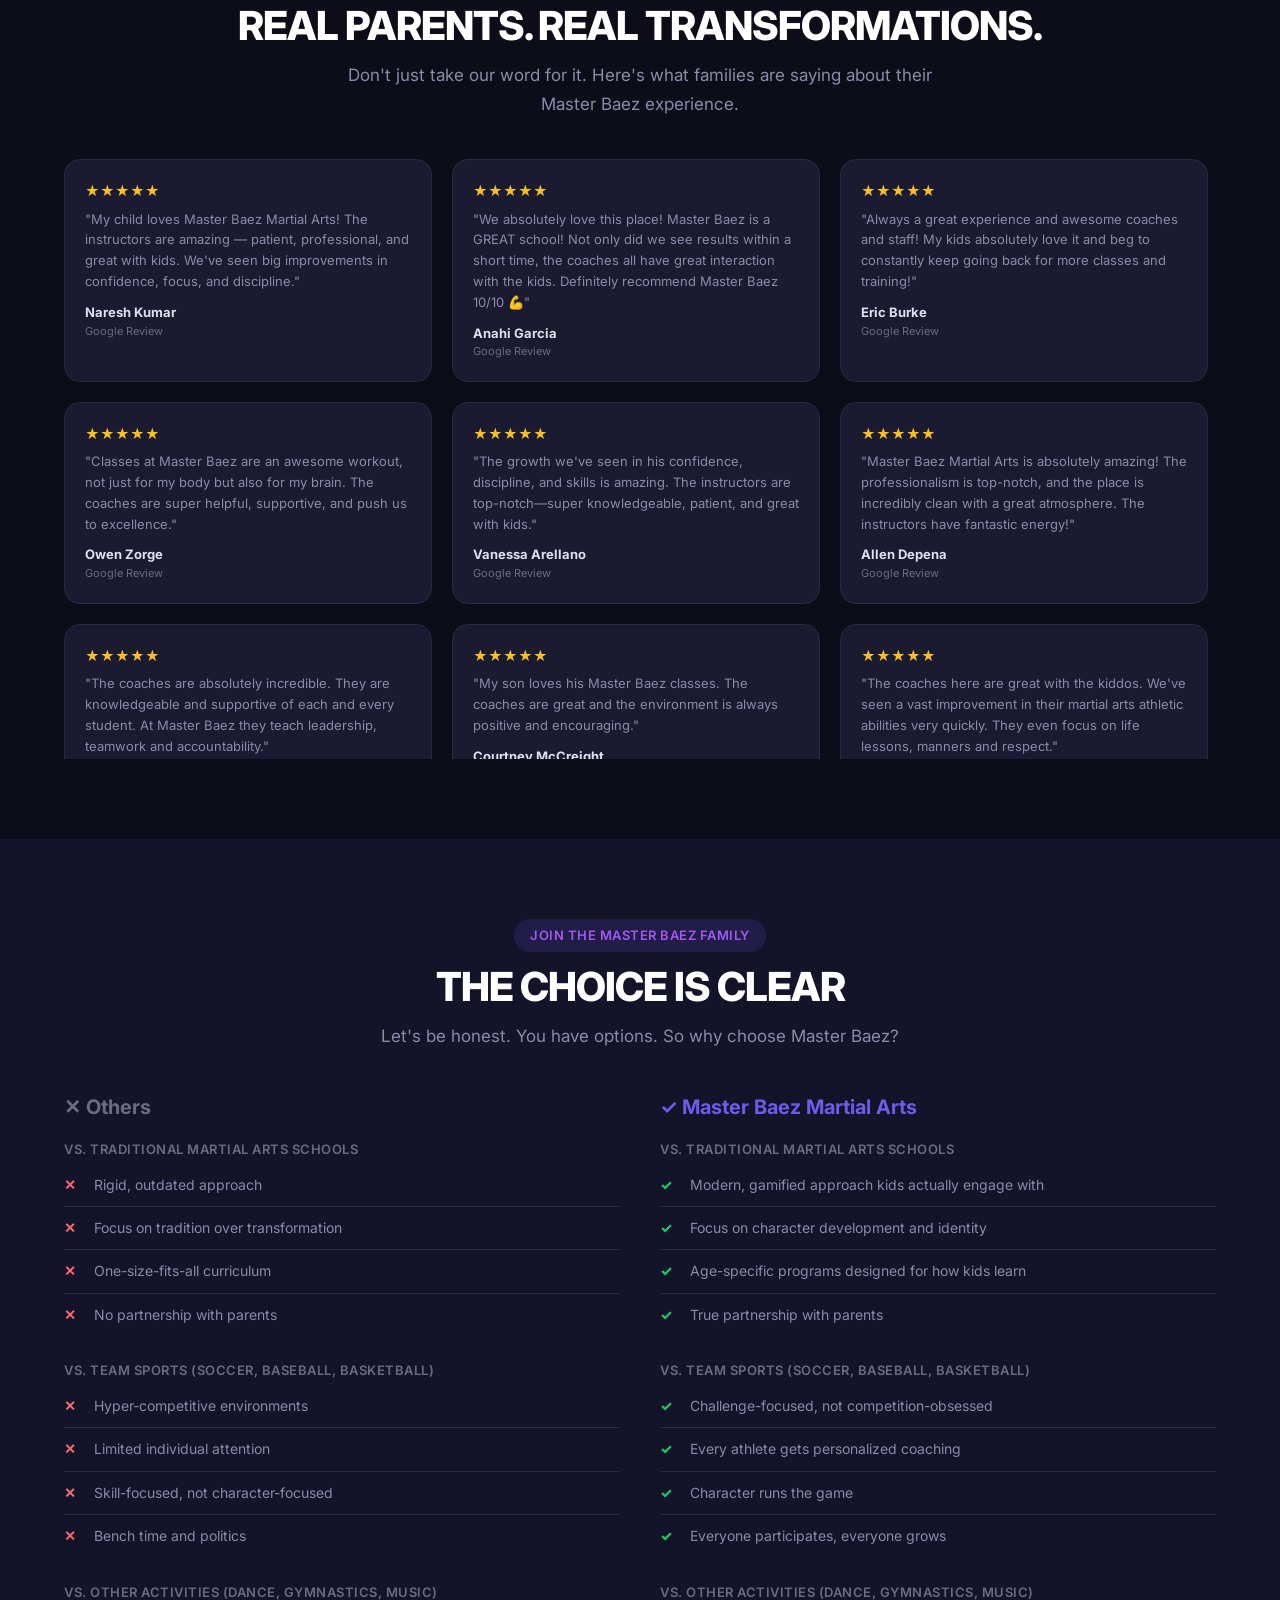
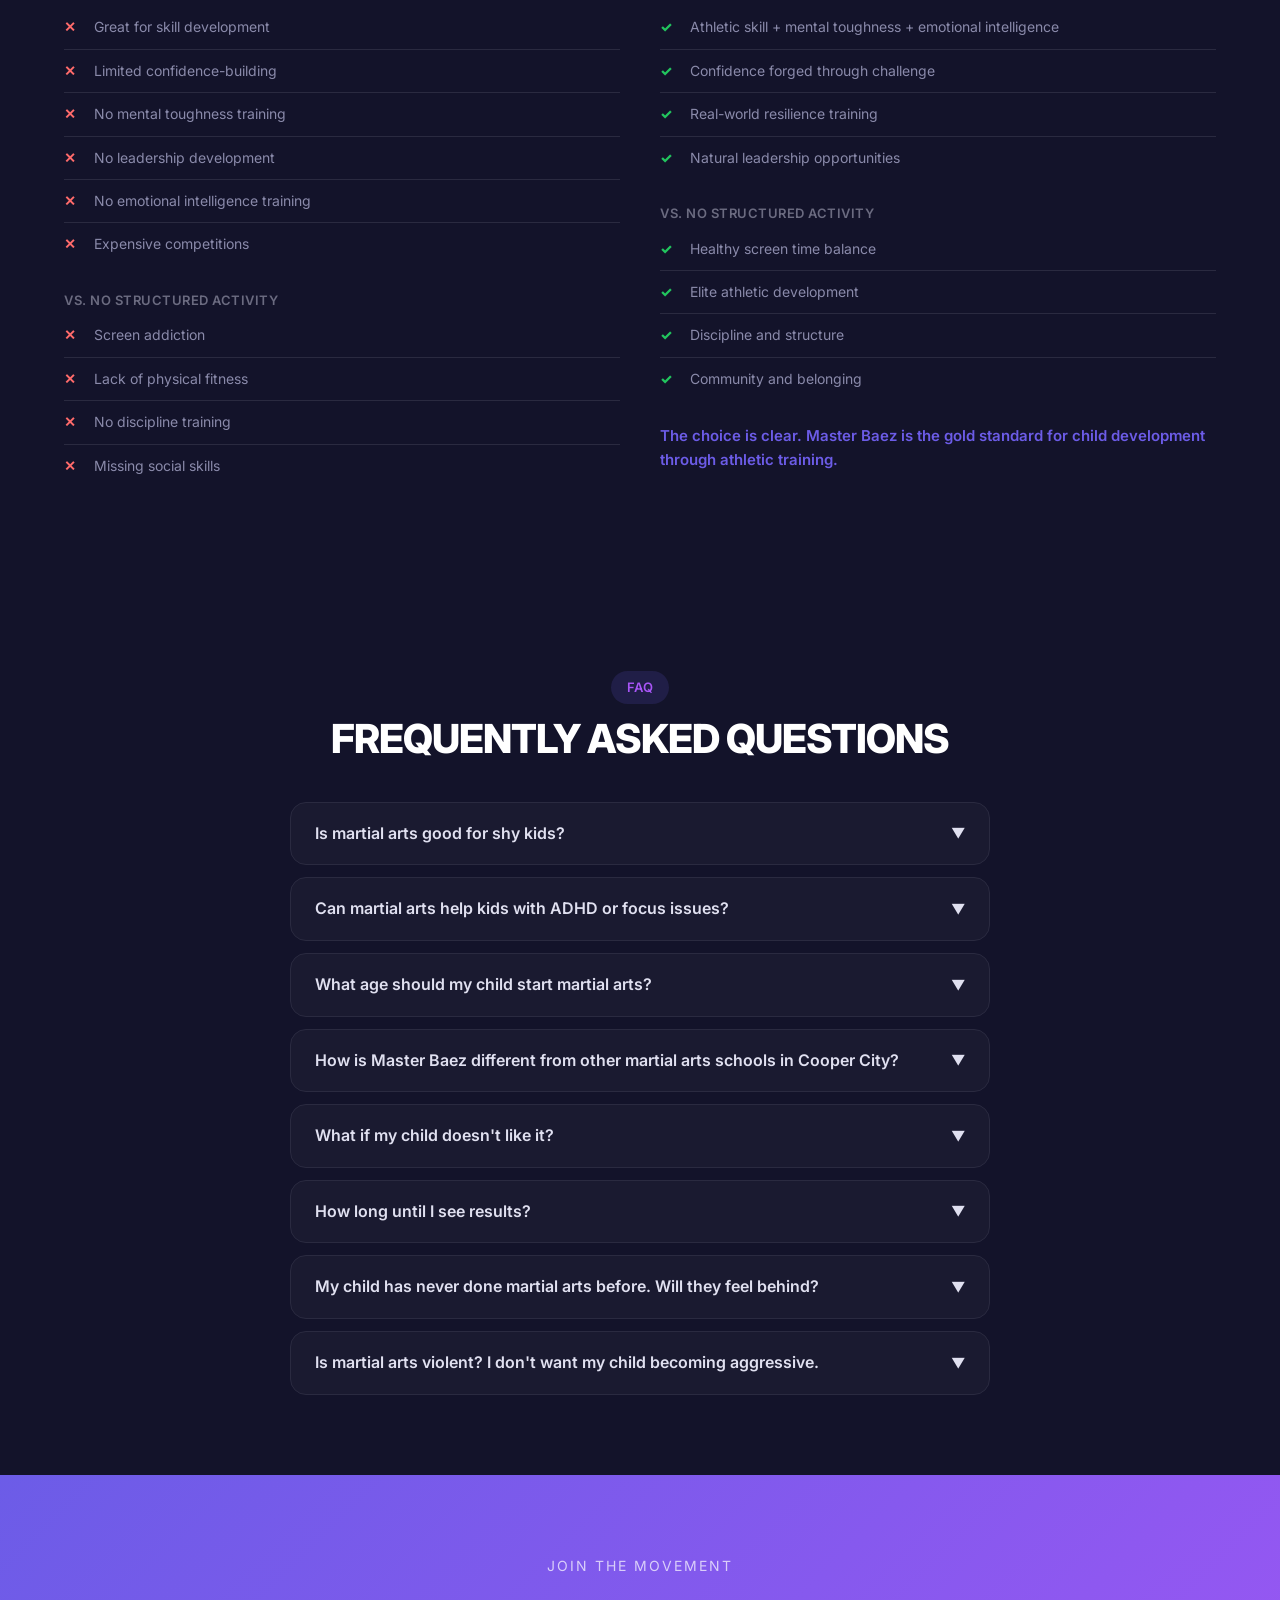
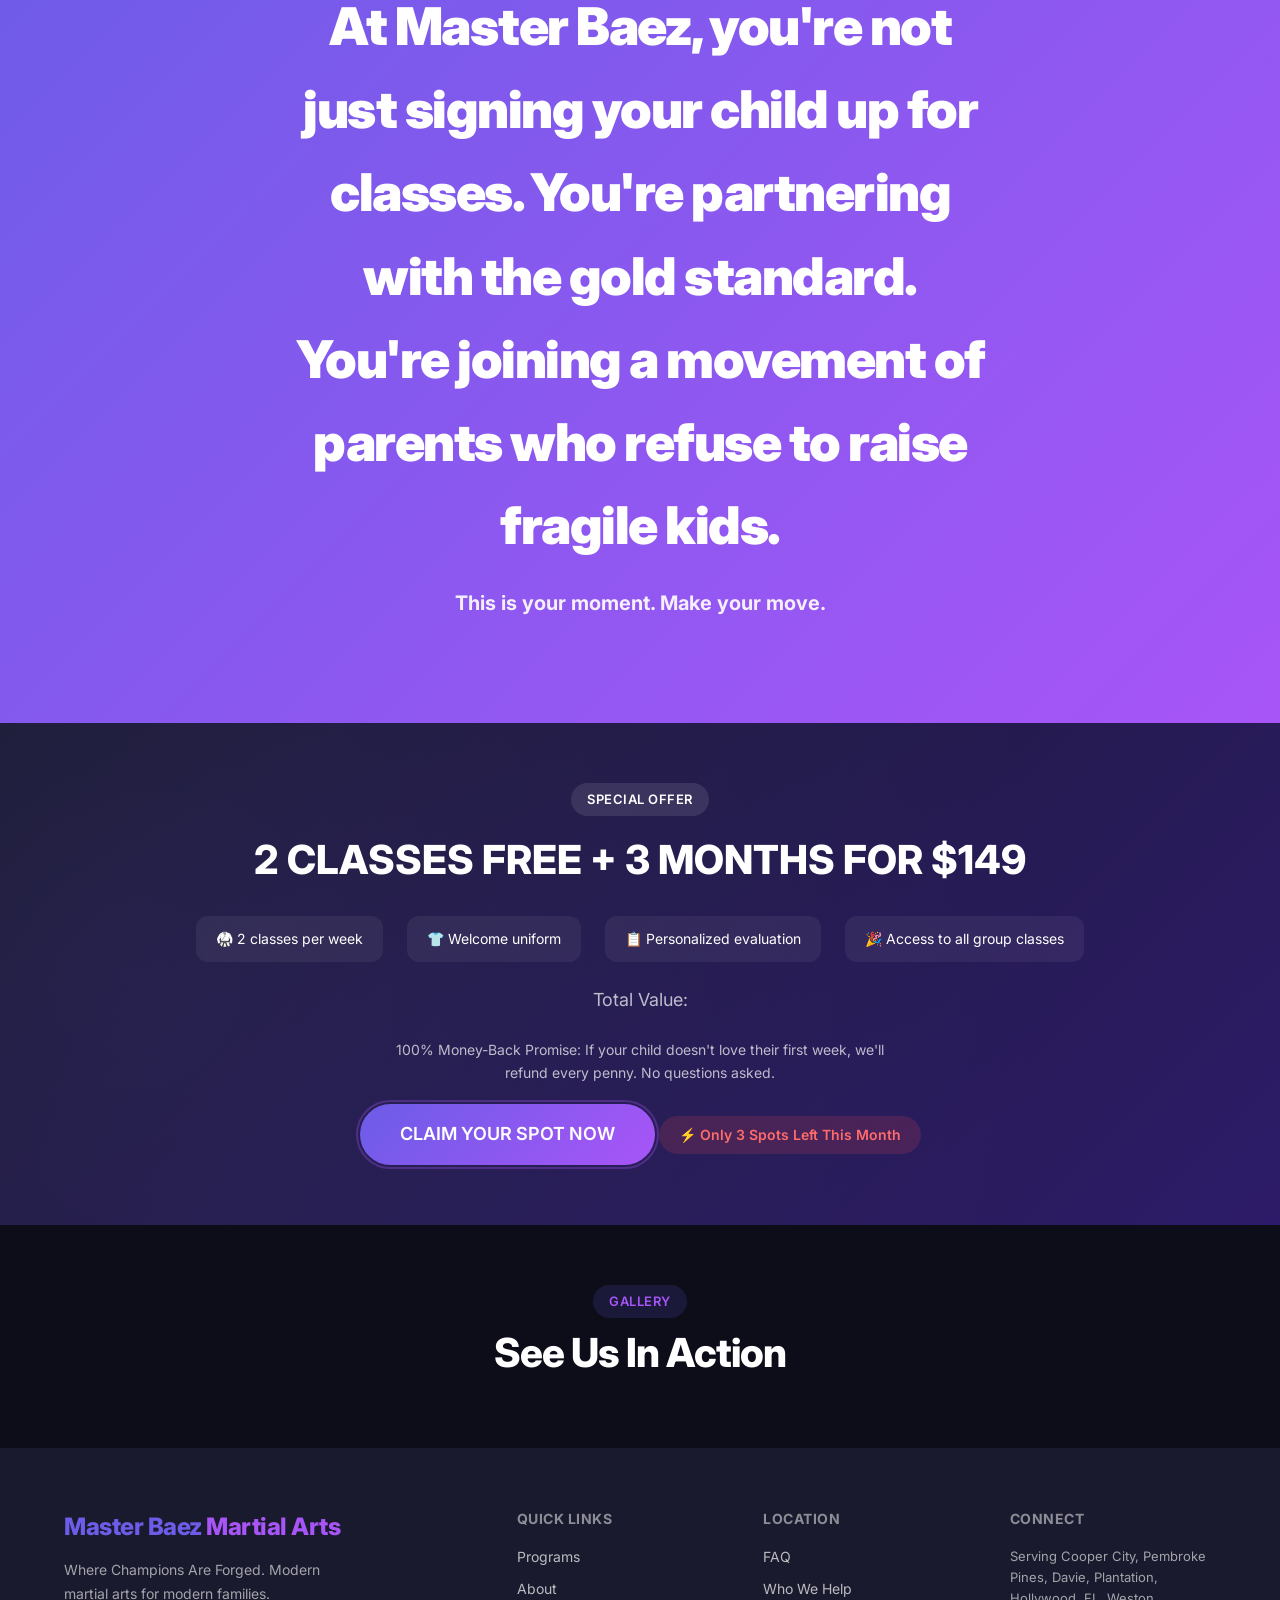
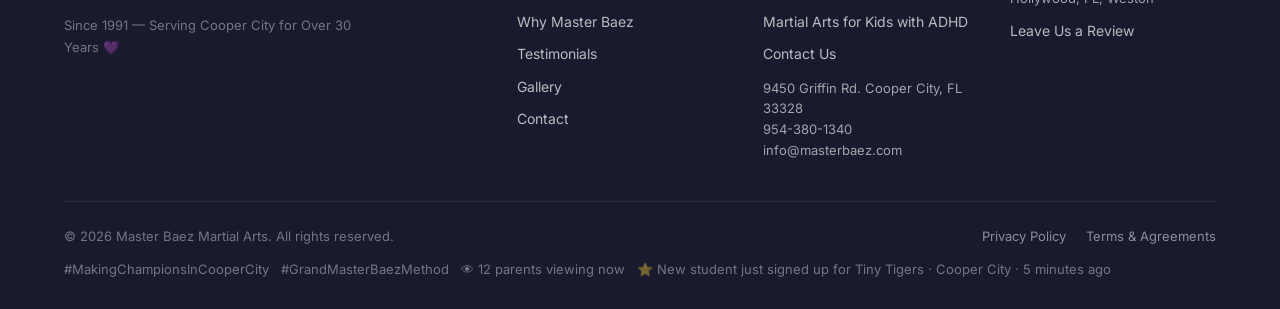
==== commit ed86a717: "Add files via upload" ====
--- a/index.html
+++ b/index.html
@@ -1709,6 +1709,8 @@
       _lang = _lang === 'en' ? 'es' : 'en';
       try { localStorage.setItem('mb-lang', _lang); } catch(e) {}
       applyLang();
+      var navLinksEl = document.querySelector('.nav-links');
+      if (navLinksEl) navLinksEl.classList.remove('open');
     }
     function applyLang() {
       document.documentElement.lang = _lang;
@@ -1860,5 +1862,15 @@
   <script src="gallery-loader.js"></script>
   <script src="content-loader.js"></script>
   <script src="chatbot.js"></script>
+  <script>
+    // Cierra el menú móvil al tocar cualquier enlace dentro de él
+    // (antes se quedaba abierto tapando el contenido, ej. al cambiar idioma).
+    document.querySelectorAll('.nav-links a').forEach(function(a) {
+      a.addEventListener('click', function() {
+        var navLinksEl = document.querySelector('.nav-links');
+        if (navLinksEl) navLinksEl.classList.remove('open');
+      });
+    });
+  </script>
 </body>
 </html>
--- a/styles.css
+++ b/styles.css
@@ -1,11 +1,25 @@
     *, *::before, *::after { margin: 0; padding: 0; box-sizing: border-box; }
-    html { scroll-behavior: smooth; }
+    html {
+      scroll-behavior: smooth;
+      /* Evita que Chrome/Android agrande el texto automáticamente en la
+         primera carga (el "texto gigante" que se corrige solo al girar
+         el celular, porque girar fuerza a recalcular el tamaño real). */
+      -webkit-text-size-adjust: 100%;
+      -moz-text-size-adjust: 100%;
+      text-size-adjust: 100%;
+      /* Evita que la página se pueda deslizar hacia los lados (lo que
+         dejaba los botones flotantes fuera de la pantalla visible). */
+      overflow-x: hidden;
+      max-width: 100vw;
+    }
     body {
       font-family: 'Inter', -apple-system, BlinkMacSystemFont, sans-serif;
       background: #0d0d1a;
       color: #e0e0f0;
       line-height: 1.6;
       overflow-x: hidden;
+      max-width: 100vw;
+      width: 100%;
     }
     img { max-width: 100%; height: auto; display: block; }
     a { text-decoration: none; color: inherit; }
@@ -487,6 +501,13 @@
       body { padding-bottom: 80px; }
       .sticky-offer { padding: 8px 16px; gap: 8px; font-size: 12px; }
     }
+    @media (max-width: 400px) {
+      /* En celulares muy angostos el banner se parte en varias filas y
+         crece más de lo esperado, tapando el WhatsApp / contador / chat.
+         Ocultamos la descripción secundaria para mantenerlo compacto. */
+      .sticky-offer .so-desc { display: none; }
+      .sticky-offer { padding: 6px 12px; gap: 6px; }
+    }
 
     /* Viewer Counter Badge */
     .viewer-badge {
@@ -518,6 +539,15 @@
     @media (max-width: 860px) {
       .viewer-badge { bottom: 145px; right: 10px; font-size: 11px; padding: 6px 10px; }
       .viewer-badge .vb-icon { font-size: 13px; }
+    }
+    @media (max-width: 400px) {
+      .viewer-badge { bottom: 165px; }
+    }
+    /* Celular en horizontal: la pantalla es muy baja de alto y estos
+       botones flotantes (calculados para vertical) terminan encima
+       del contenido. Los ocultamos / achicamos para que no tapen nada. */
+    @media (max-height: 480px) {
+      .viewer-badge, .social-toast { display: none; }
     }
 
     /* Social Proof Toast */
@@ -551,6 +581,9 @@
     @media (max-width: 860px) {
       .social-toast { bottom: 256px; right: 10px; max-width: 260px; padding: 10px 14px; }
     }
+    @media (max-width: 400px) {
+      .social-toast { bottom: 276px; }
+    }
 
     /* WhatsApp Button */
     .whatsapp-btn {
@@ -583,6 +616,13 @@
     @media (max-width: 860px) {
       .whatsapp-btn { bottom: 90px; right: 10px; width: 48px; height: 48px; }
       .whatsapp-btn svg { width: 24px; height: 24px; }
+    }
+    @media (max-width: 400px) {
+      .whatsapp-btn { bottom: 105px; }
+    }
+    @media (max-height: 480px) {
+      .whatsapp-btn { bottom: 8px; right: 8px; width: 40px; height: 40px; }
+      .whatsapp-btn svg { width: 20px; height: 20px; }
     }
 
     /* Modal */
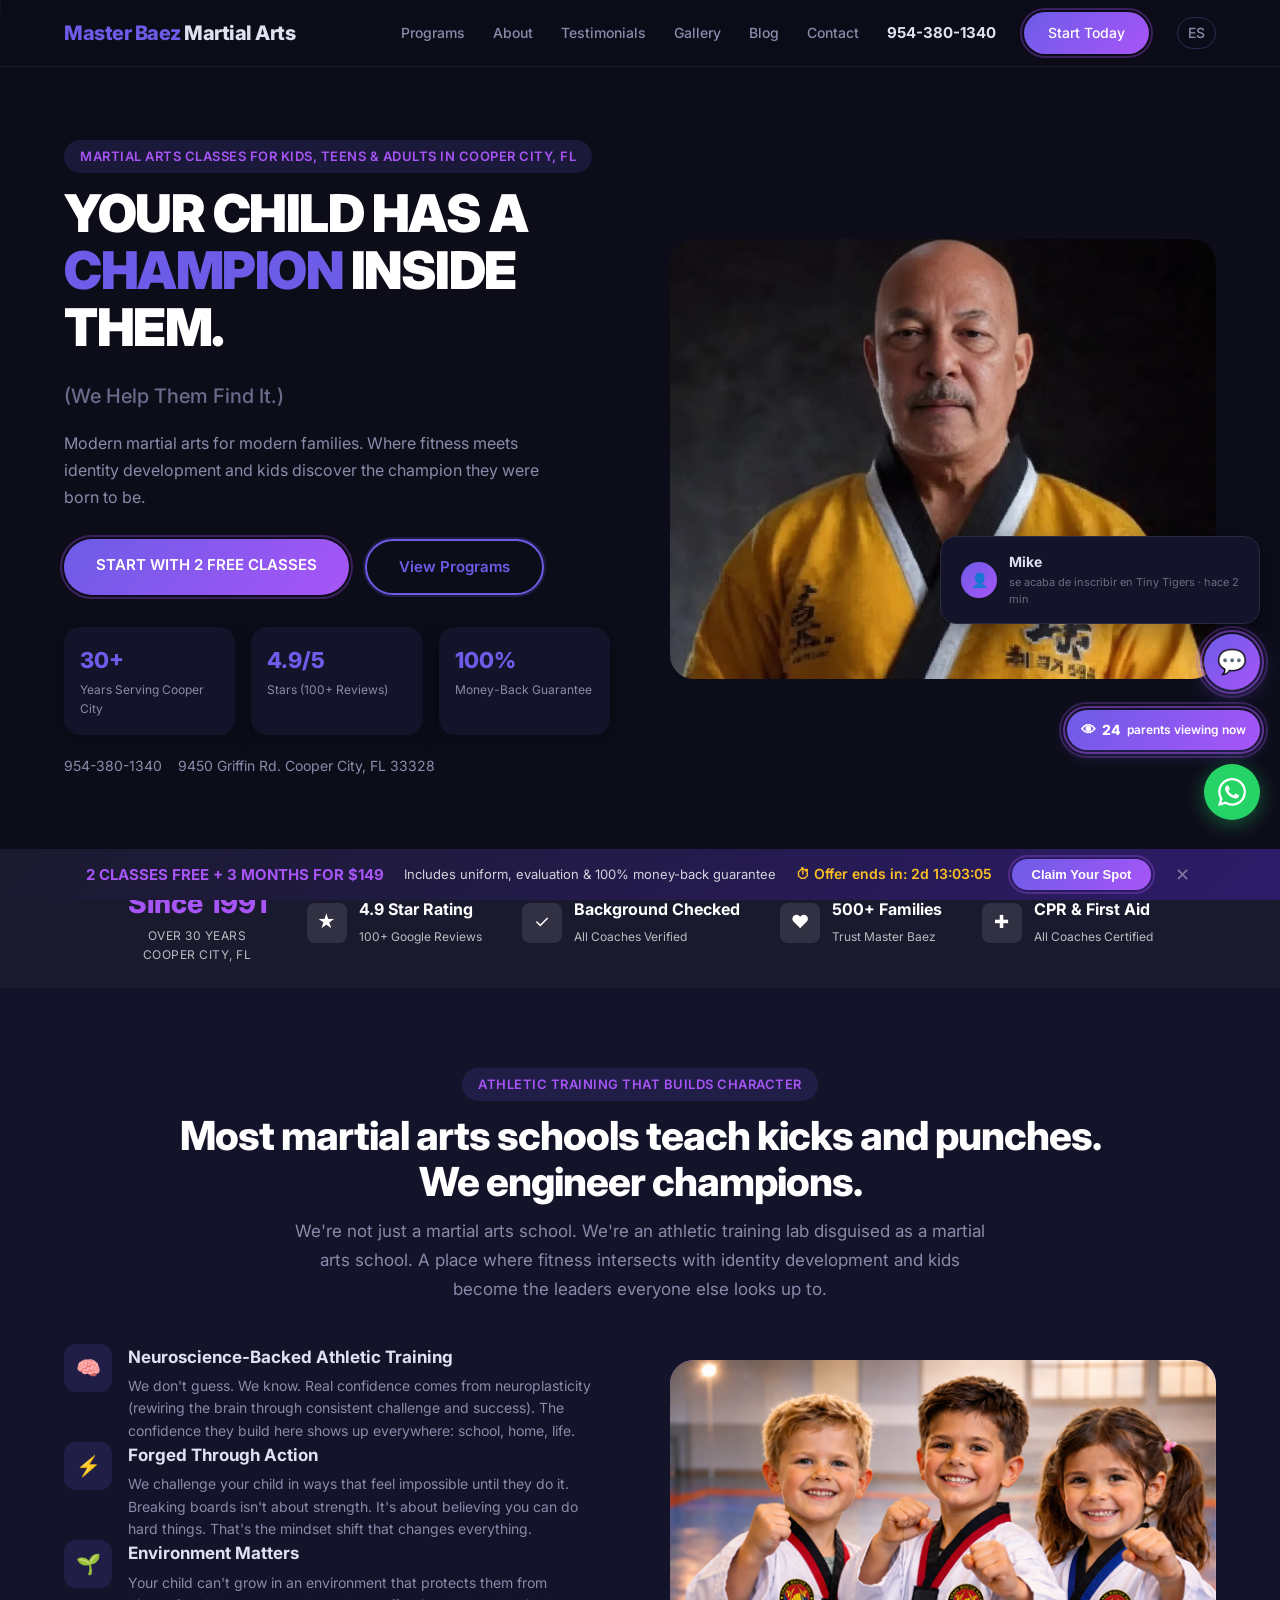
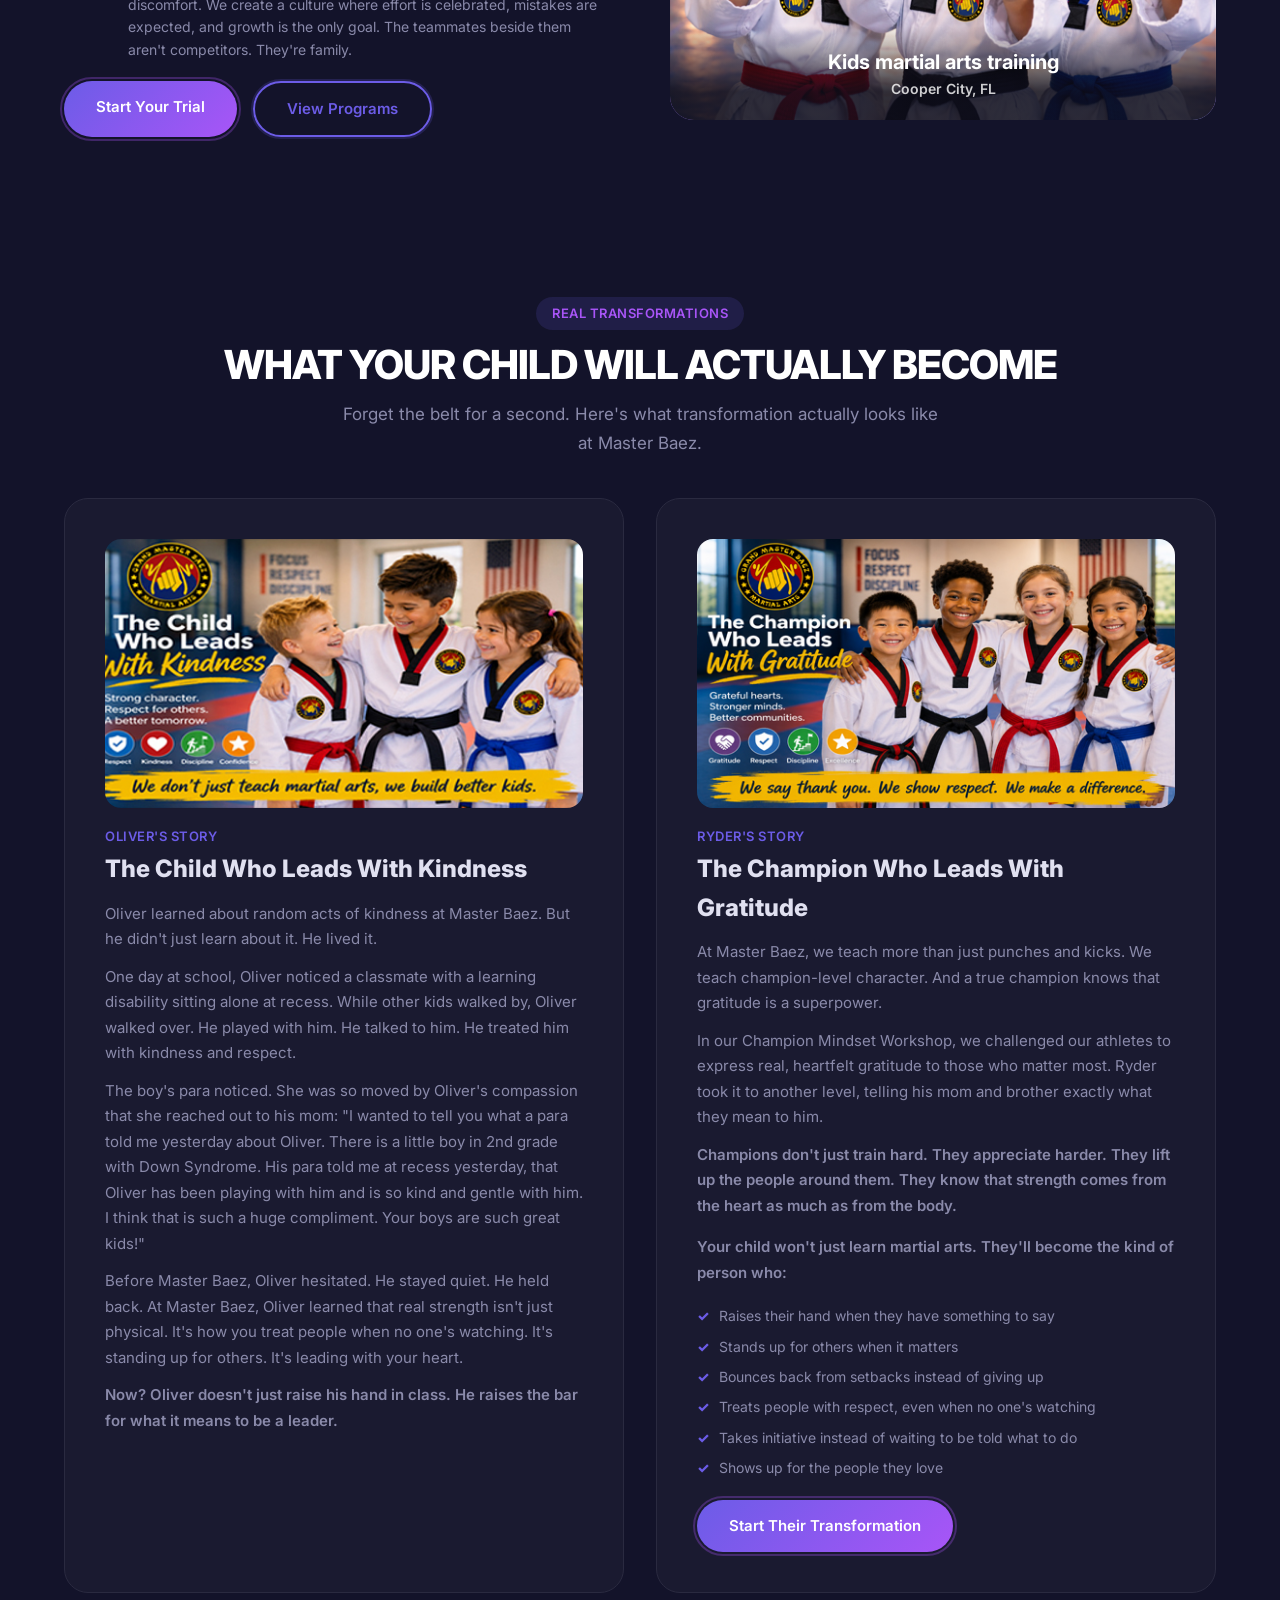
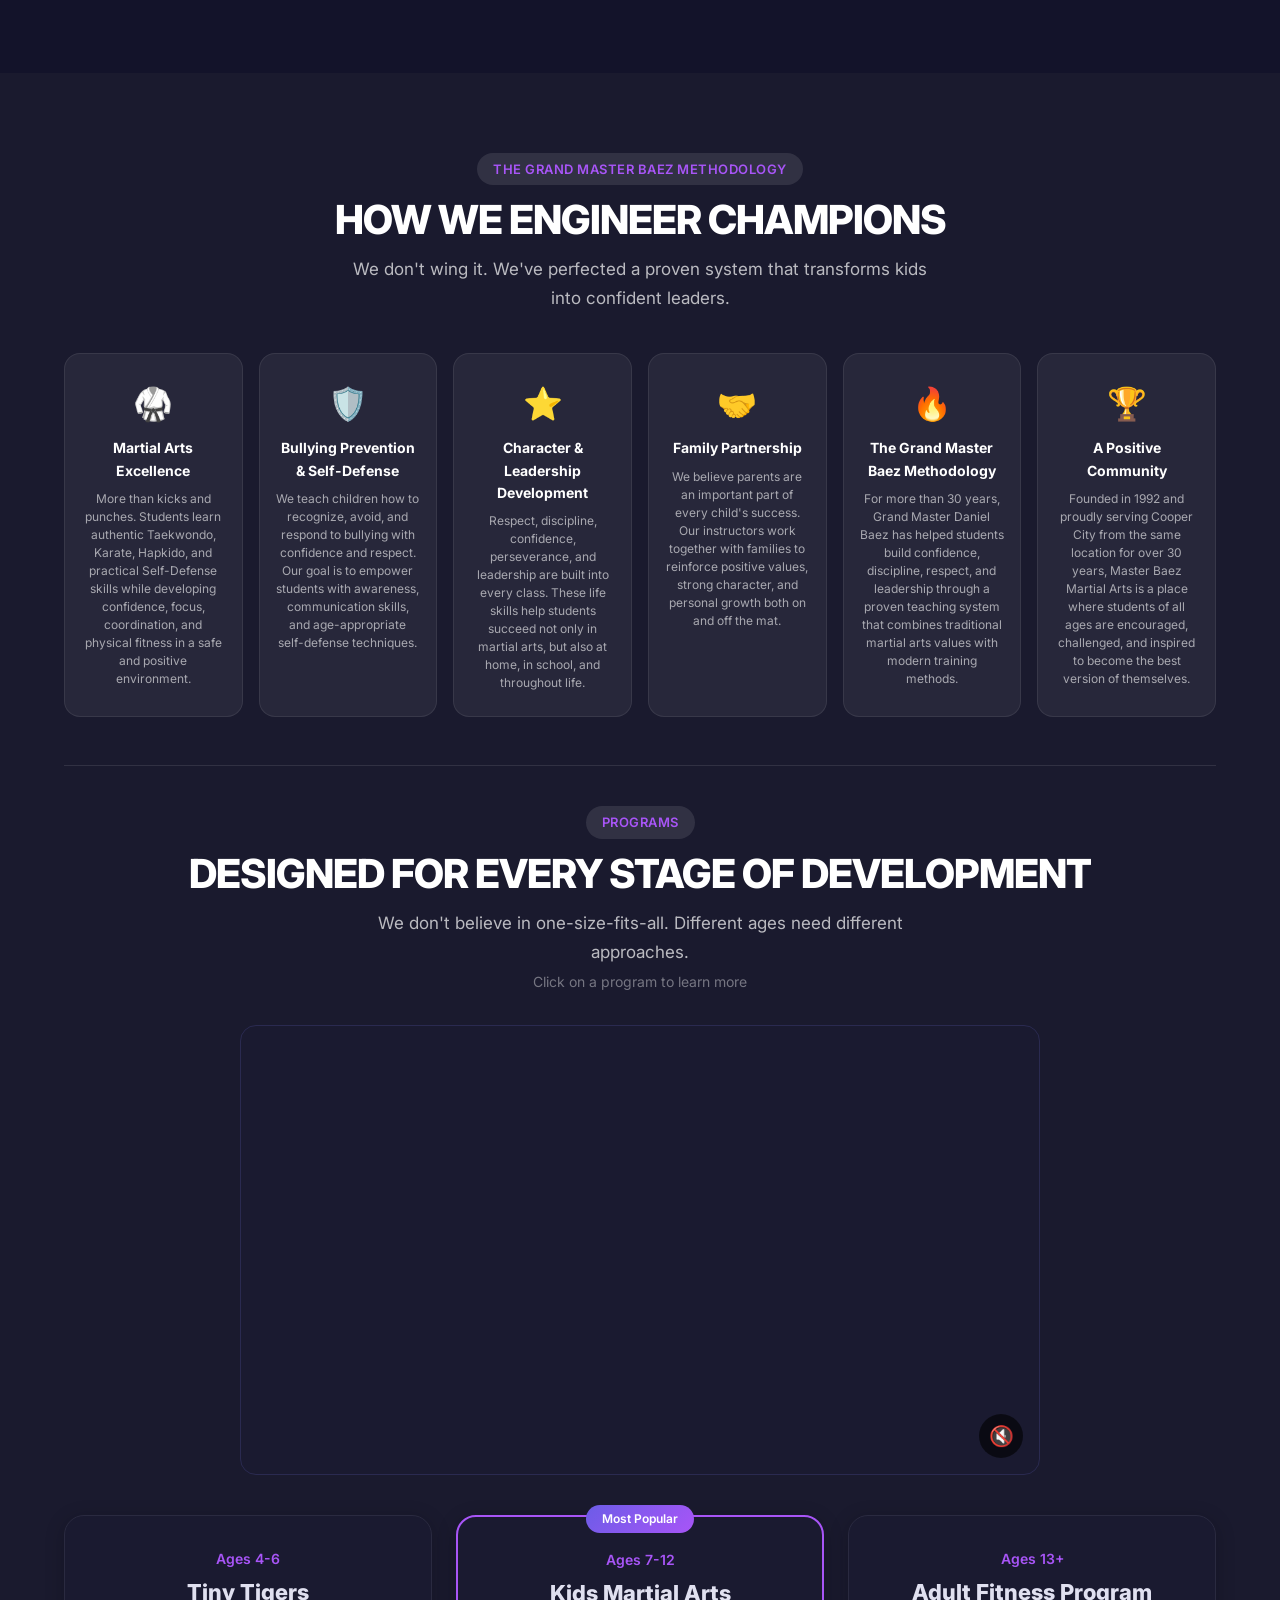
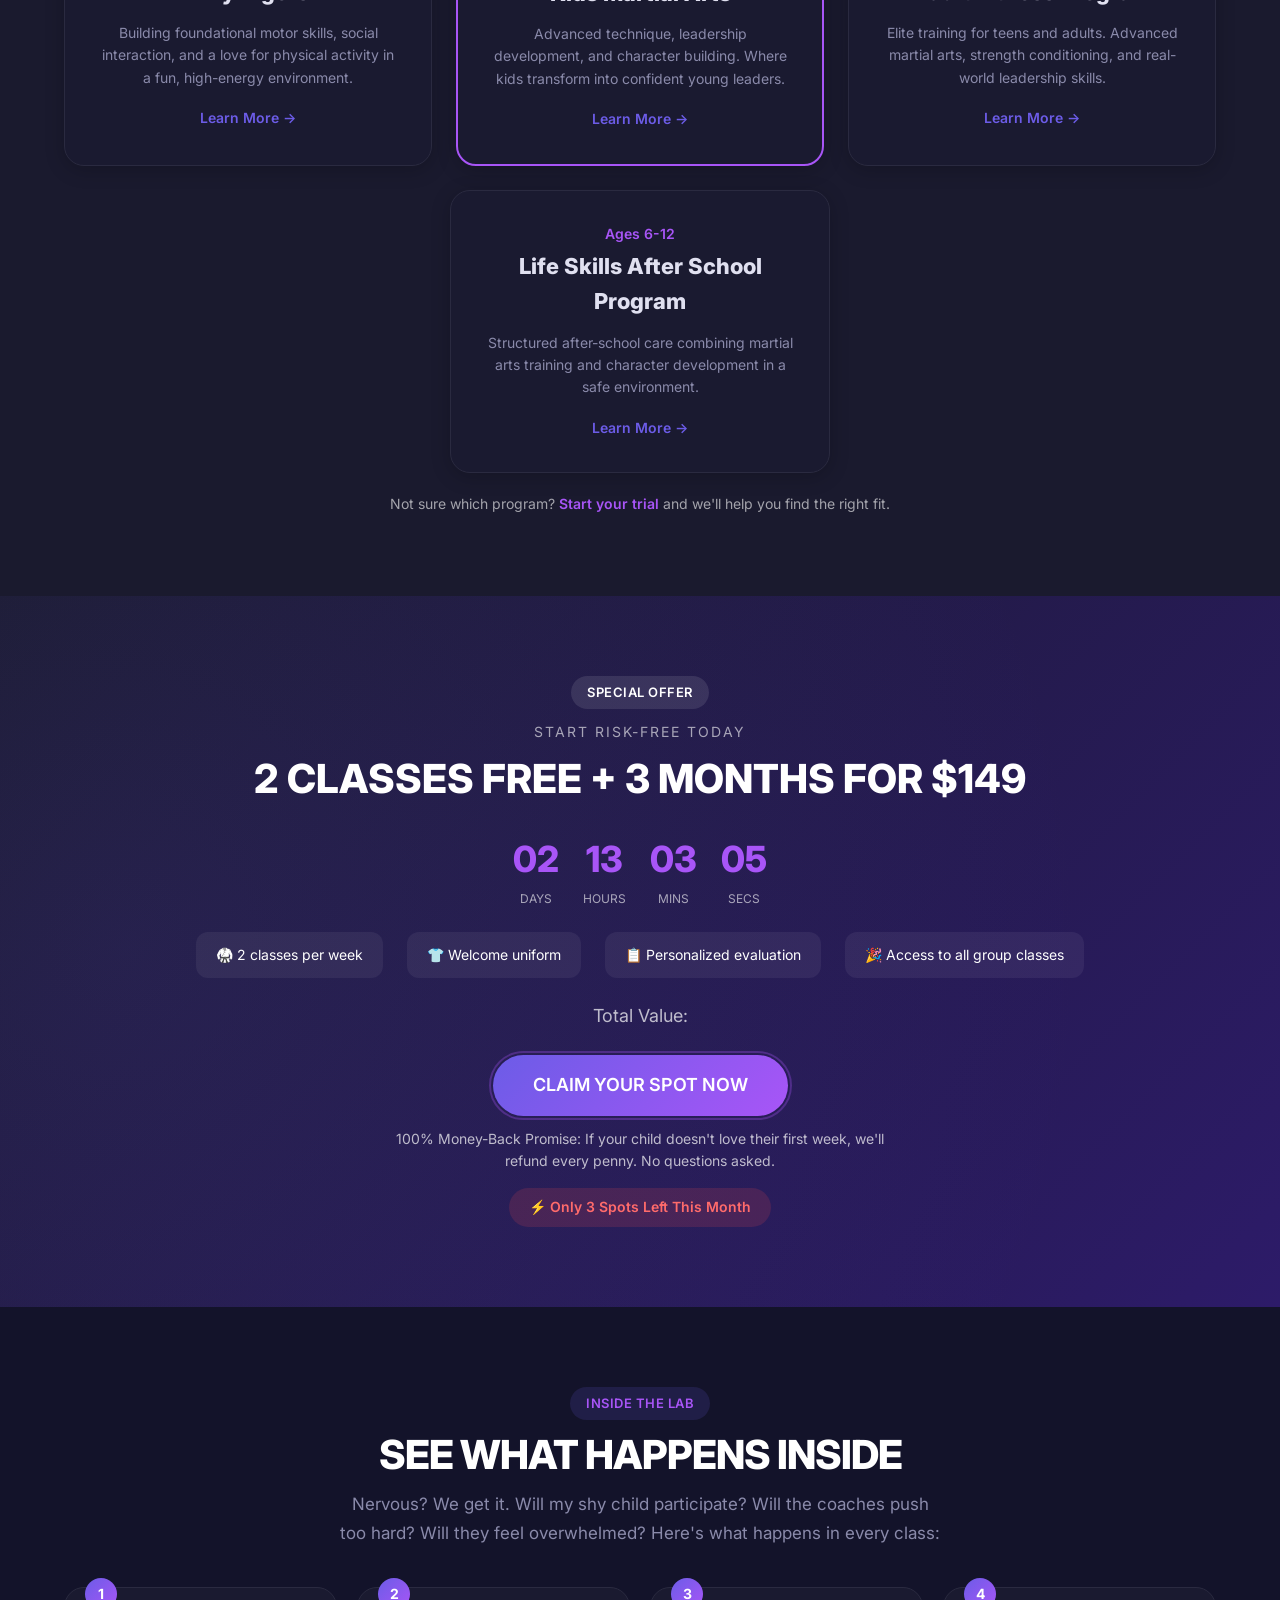
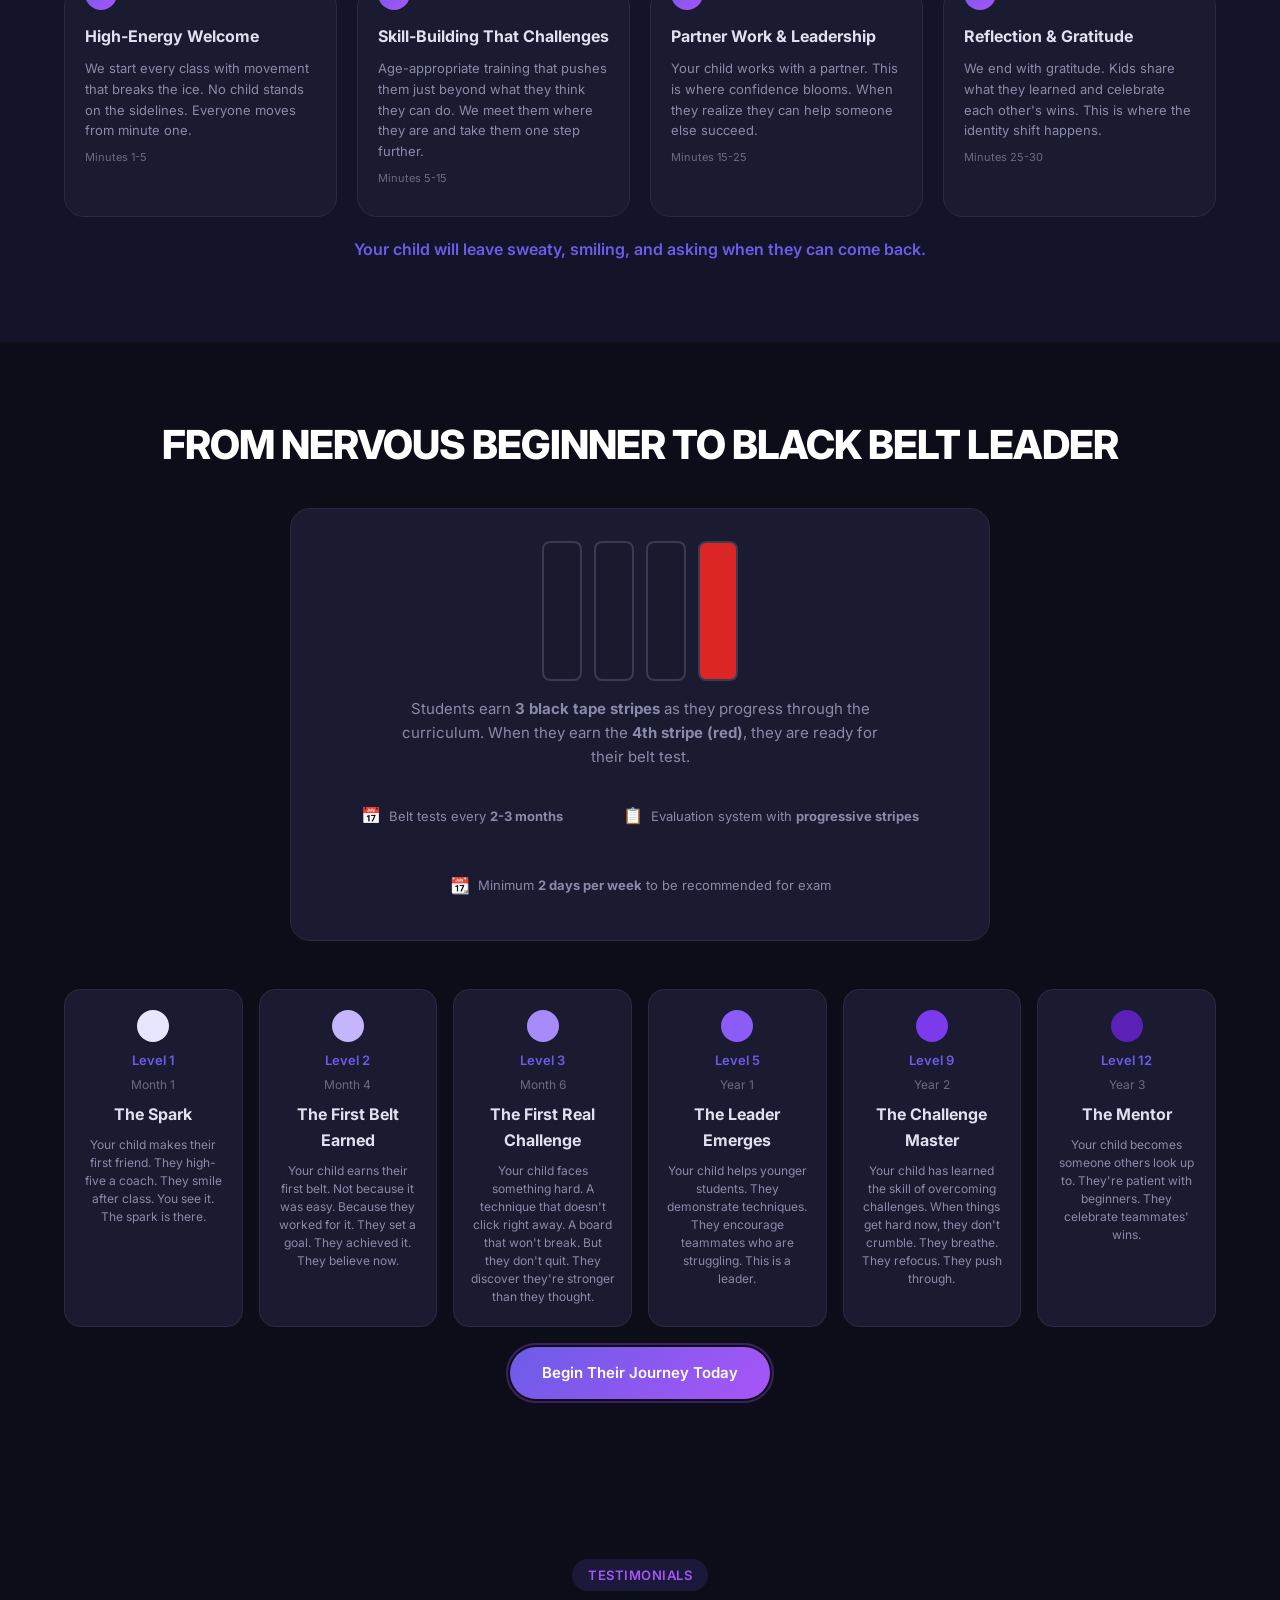
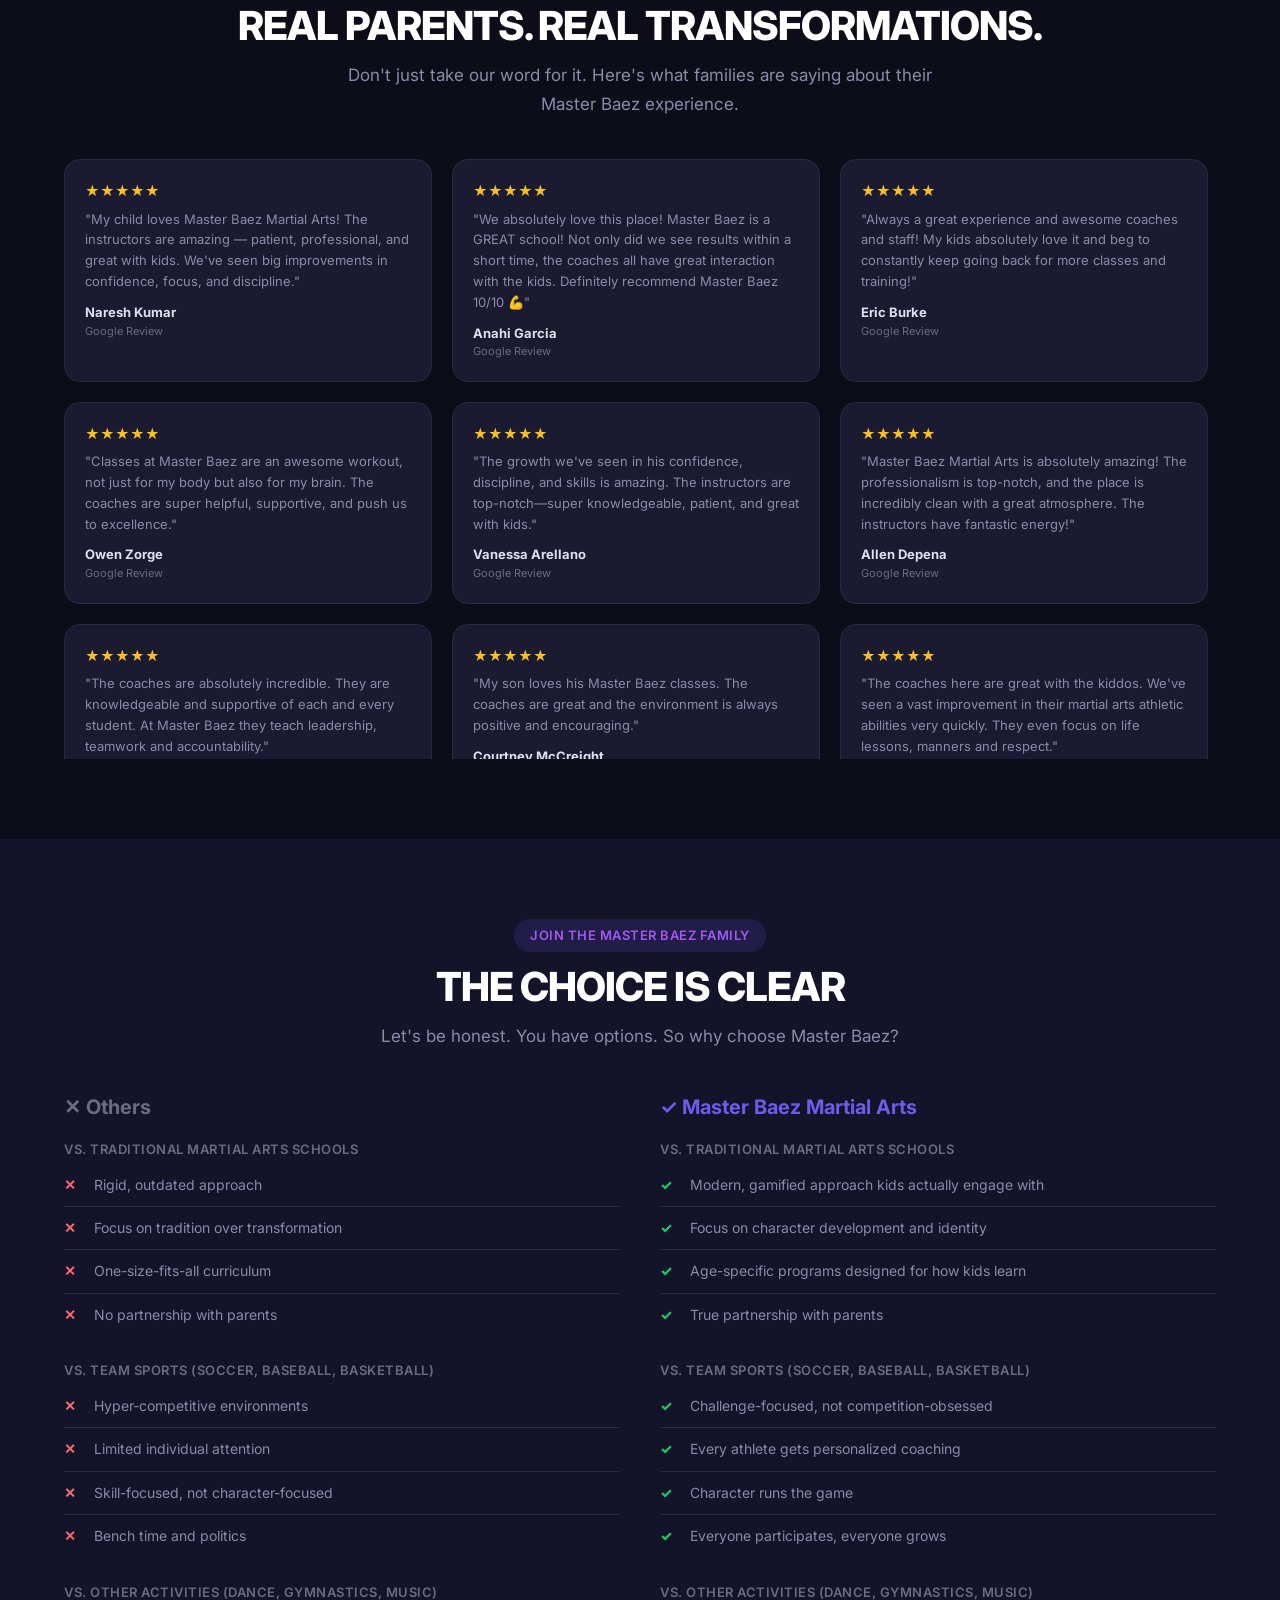
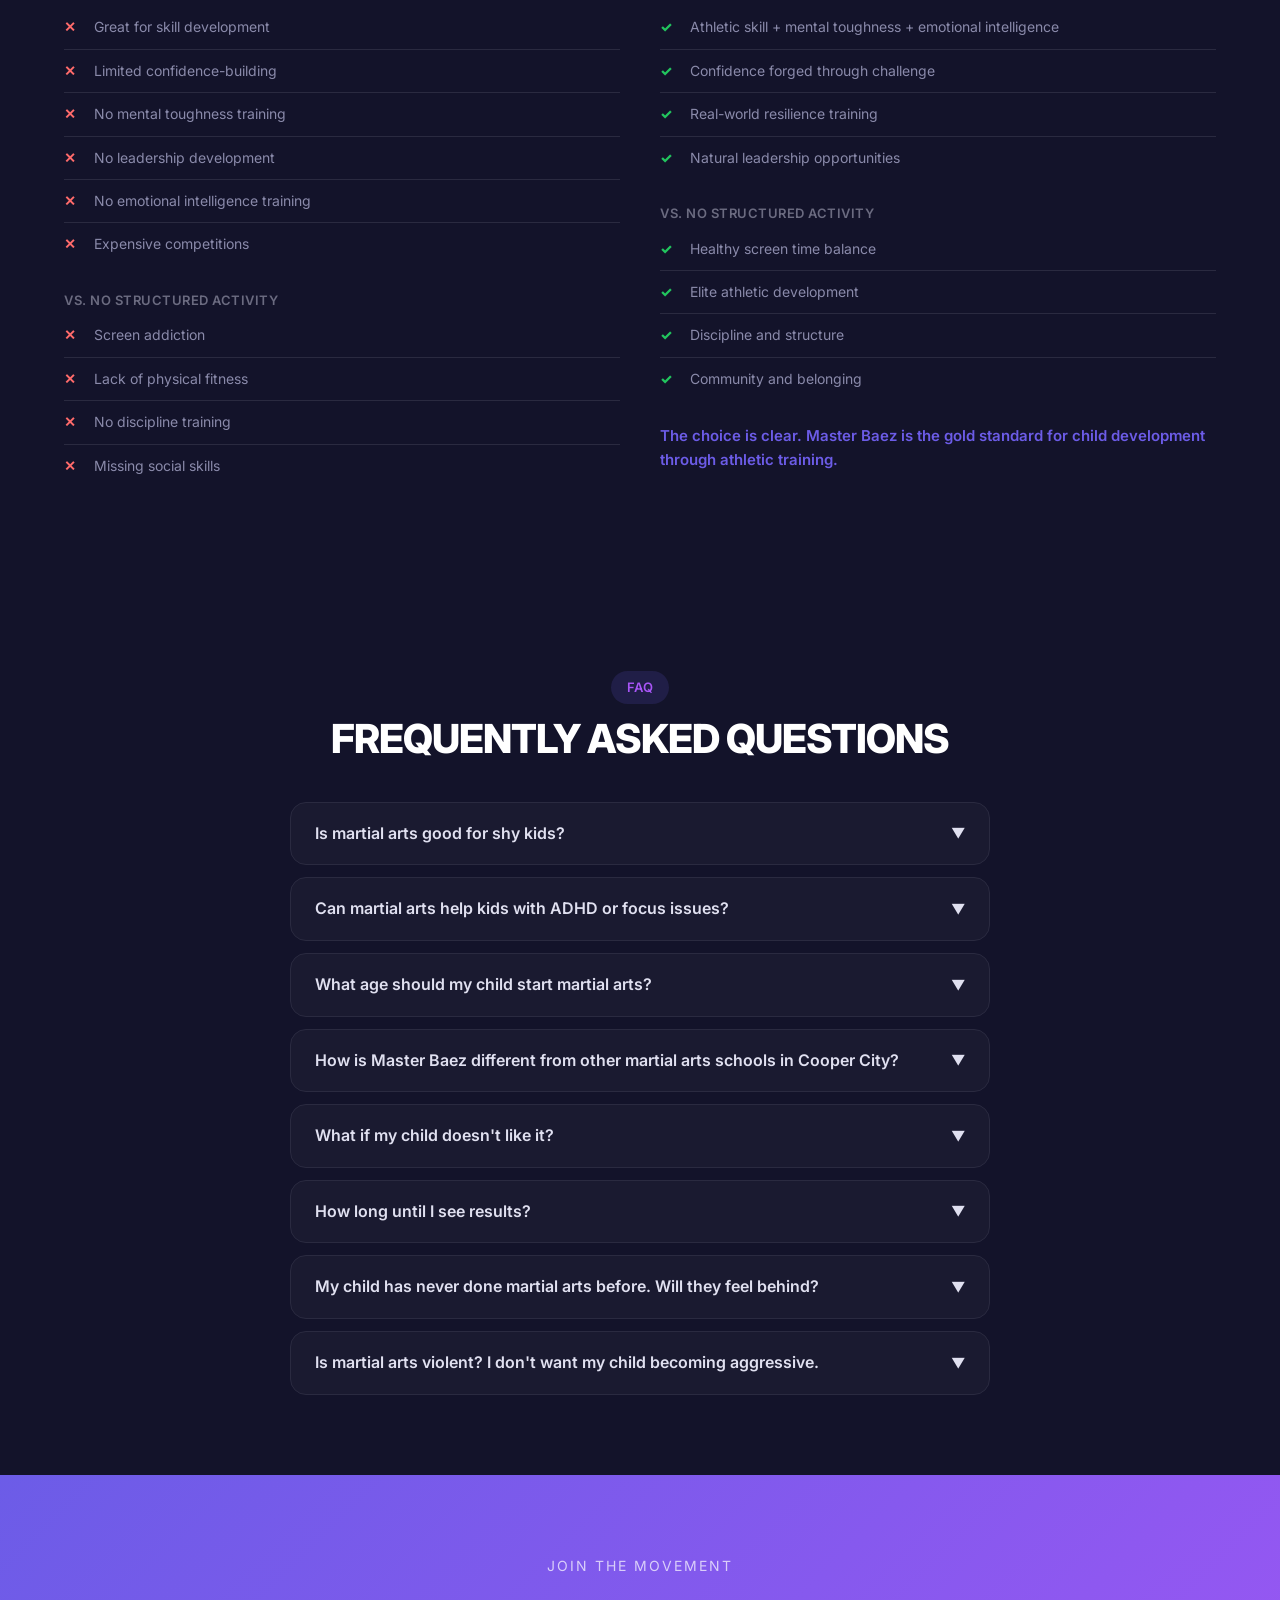
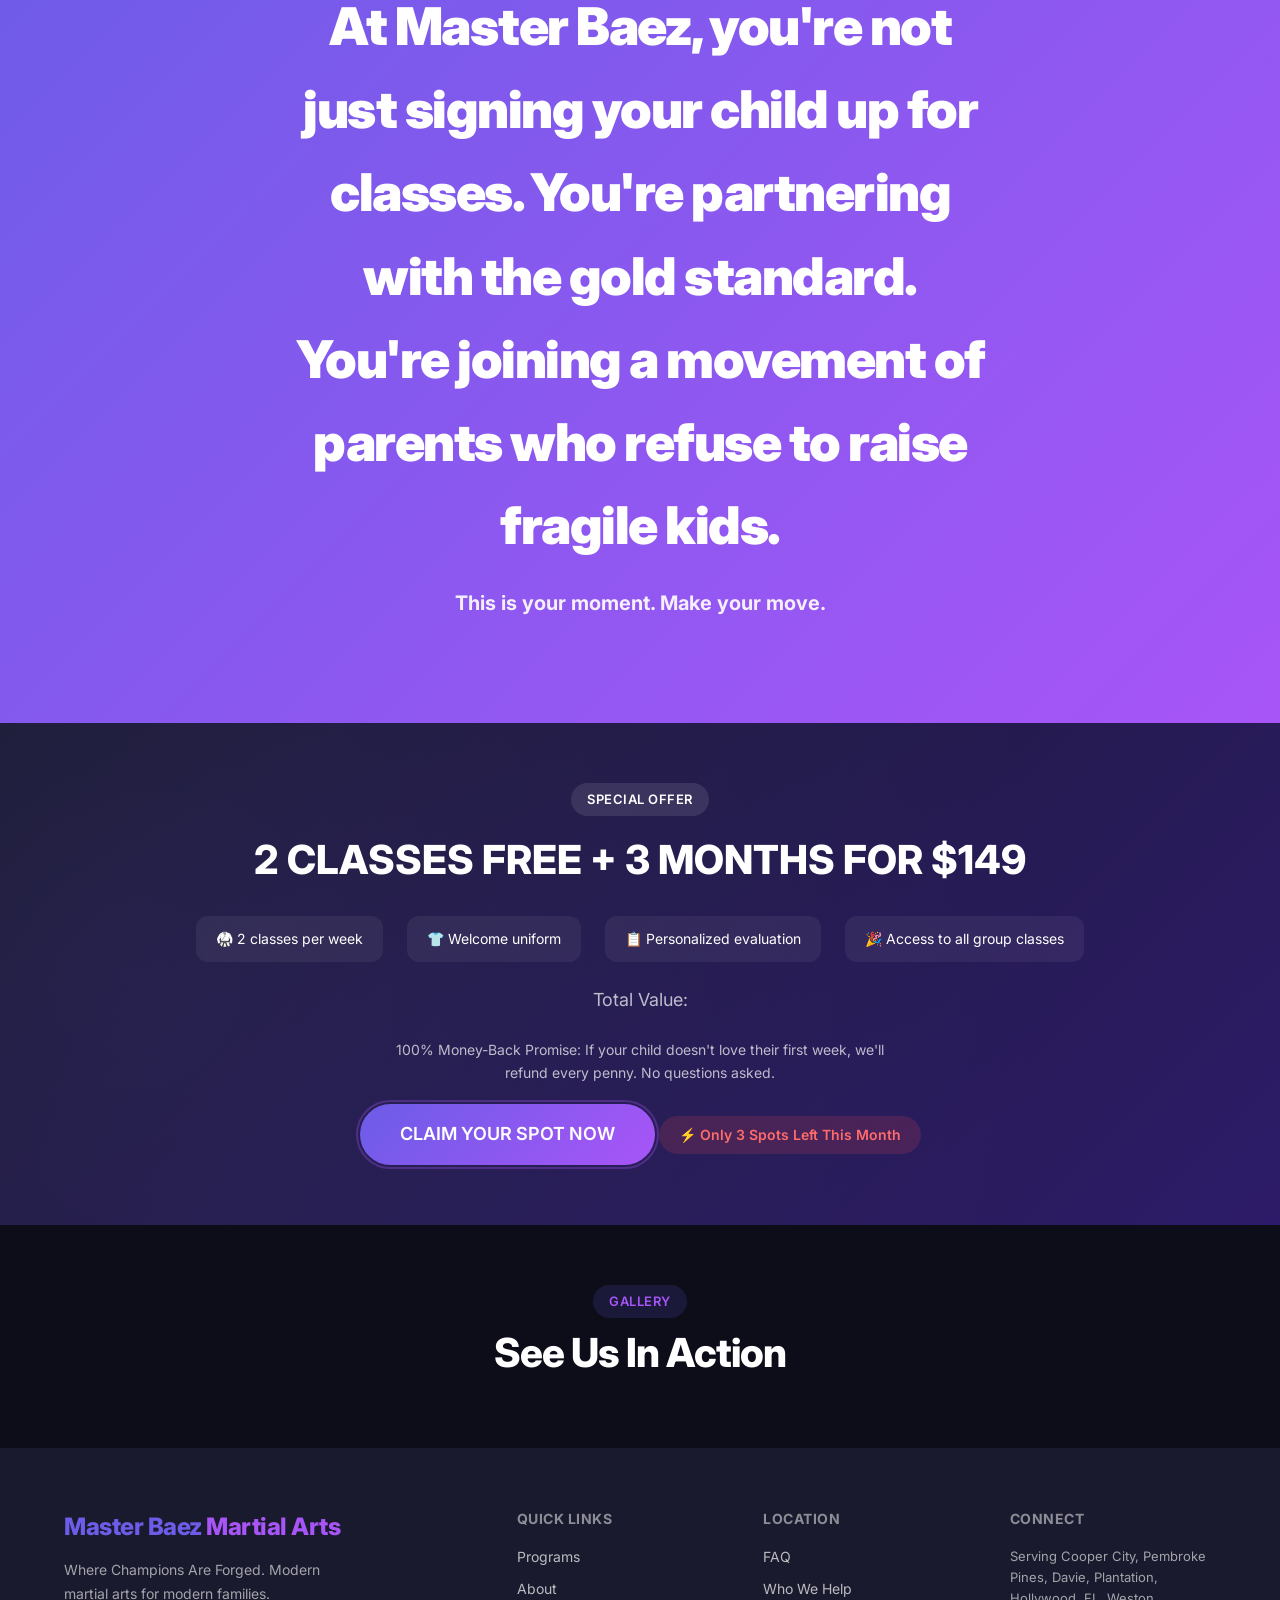
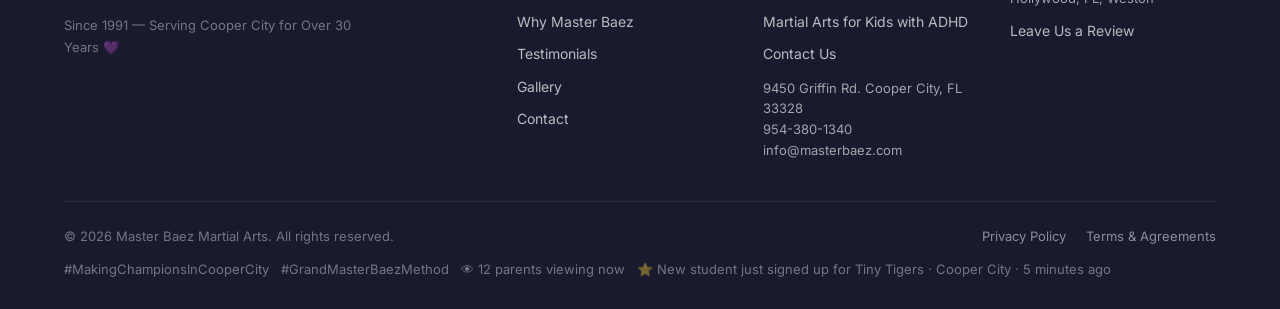
==== commit 08592945: "Add files via upload" ====
--- a/index.html
+++ b/index.html
@@ -10,10 +10,10 @@
   <meta name="keywords" content="martial arts Cooper City FL, kids martial arts Cooper City, Taekwondo Cooper City, Karate classes Cooper City, self defense kids Pembroke Pines, martial arts classes near me, Master Baez Martial Arts, best martial arts school Cooper City" />
   <meta name="robots" content="index, follow" />
   <meta name="author" content="Master Baez Martial Arts" />
-  <link rel="canonical" href="https://www.masterbaezmartialarts.com/" />
-  <link rel="alternate" hreflang="en" href="https://www.masterbaezmartialarts.com/" />
-  <link rel="alternate" hreflang="es" href="https://www.masterbaezmartialarts.com/es/" />
-  <link rel="alternate" hreflang="x-default" href="https://www.masterbaezmartialarts.com/" />
+  <link rel="canonical" href="https://www.masterbaezhapkido.com/" />
+  <link rel="alternate" hreflang="en" href="https://www.masterbaezhapkido.com/" />
+  <link rel="alternate" hreflang="es" href="https://www.masterbaezhapkido.com/es/" />
+  <link rel="alternate" hreflang="x-default" href="https://www.masterbaezhapkido.com/" />
 
   <!-- ===== FAVICON ===== -->
   <link rel="icon" type="image/svg+xml" href="/favicon.svg" />
@@ -21,10 +21,10 @@
 
   <!-- ===== OPEN GRAPH (Facebook / WhatsApp / Instagram) ===== -->
   <meta property="og:type" content="website" />
-  <meta property="og:url" content="https://www.masterbaezmartialarts.com/" />
+  <meta property="og:url" content="https://www.masterbaezhapkido.com/" />
   <meta property="og:title" content="Master Baez Martial Arts | #1 Martial Arts School Cooper City, FL" />
   <meta property="og:description" content="Award-winning martial arts for kids & adults in Cooper City, FL. Build confidence, discipline & resilience. 2 FREE trial classes. 3 months + uniform for $149." />
-  <meta property="og:image" content="https://www.masterbaezmartialarts.com/images/og-image.jpg" />
+  <meta property="og:image" content="https://www.masterbaezhapkido.com/images/og-image.jpg" />
   <meta property="og:locale" content="en_US" />
   <meta property="og:locale:alternate" content="es_US" />
   <meta property="og:site_name" content="Master Baez Martial Arts" />
@@ -33,7 +33,7 @@
   <meta name="twitter:card" content="summary_large_image" />
   <meta name="twitter:title" content="Master Baez Martial Arts | #1 Martial Arts School Cooper City, FL" />
   <meta name="twitter:description" content="Kids & adult martial arts in Cooper City, FL. 2 FREE trial classes. Build confidence, discipline & resilience since 1991." />
-  <meta name="twitter:image" content="https://www.masterbaezmartialarts.com/images/og-image.jpg" />
+  <meta name="twitter:image" content="https://www.masterbaezhapkido.com/images/og-image.jpg" />
   <meta name="twitter:site" content="@masterbaez" />
   <meta name="twitter:creator" content="@masterbaez" />
 
@@ -50,11 +50,11 @@
     "@graph": [
       {
         "@type": ["LocalBusiness", "SportsActivityLocation"],
-        "@id": "https://www.masterbaezmartialarts.com/#business",
+        "@id": "https://www.masterbaezhapkido.com/#business",
         "name": "Master Baez Martial Arts",
         "alternateName": "Master Baez Martial Arts Cooper City",
         "description": "Award-winning martial arts school in Cooper City, FL offering Taekwondo, Karate, Hapkido, and self-defense classes for kids ages 4+ and adults. Founded by Grandmaster Daniel Baez. Building confident, resilient champions since 1991.",
-        "url": "https://www.masterbaezmartialarts.com",
+        "url": "https://www.masterbaezhapkido.com",
         "telephone": "+1-954-380-1340",
         "email": "info@masterbaez.com",
         "foundingDate": "1991",
@@ -62,9 +62,9 @@
         "currenciesAccepted": "USD",
         "paymentAccepted": "Cash, Credit Card, Check",
         "image": [
-          "https://www.masterbaezmartialarts.com/images/og-image.jpg"
+          "https://www.masterbaezhapkido.com/images/og-image.jpg"
         ],
-        "logo": "https://www.masterbaezmartialarts.com/images/logo.png",
+        "logo": "https://www.masterbaezhapkido.com/images/logo.png",
         "address": {
           "@type": "PostalAddress",
           "streetAddress": "9450 Griffin Rd",
@@ -160,15 +160,15 @@
       },
       {
         "@type": "WebSite",
-        "@id": "https://www.masterbaezmartialarts.com/#website",
-        "url": "https://www.masterbaezmartialarts.com",
+        "@id": "https://www.masterbaezhapkido.com/#website",
+        "url": "https://www.masterbaezhapkido.com",
         "name": "Master Baez Martial Arts",
         "description": "Official website of Master Baez Martial Arts — the #1 martial arts school in Cooper City, FL.",
-        "publisher": { "@id": "https://www.masterbaezmartialarts.com/#business" },
+        "publisher": { "@id": "https://www.masterbaezhapkido.com/#business" },
         "inLanguage": ["en-US", "es-US"],
         "potentialAction": {
           "@type": "SearchAction",
-          "target": "https://www.masterbaezmartialarts.com/?s={search_term_string}",
+          "target": "https://www.masterbaezhapkido.com/?s={search_term_string}",
           "query-input": "required name=search_term_string"
         }
       },
@@ -219,29 +219,29 @@
       },
       {
         "@type": "Blog",
-        "@id": "https://www.masterbaezmartialarts.com/blog/#blog",
+        "@id": "https://www.masterbaezhapkido.com/blog/#blog",
         "name": "Master Baez Martial Arts Blog",
-        "url": "https://www.masterbaezmartialarts.com/blog/",
-        "publisher": { "@id": "https://www.masterbaezmartialarts.com/#business" },
+        "url": "https://www.masterbaezhapkido.com/blog/",
+        "publisher": { "@id": "https://www.masterbaezhapkido.com/#business" },
         "blogPost": [
-          { "@type": "BlogPosting", "@id": "https://www.masterbaezmartialarts.com/blog/raising-a-resilient-child.html#article", "headline": "5 Ways to Raise a Resilient Child (And Why Most Parents Are Getting It Backwards)", "datePublished": "2026-05-19" },
-          { "@type": "BlogPosting", "@id": "https://www.masterbaezmartialarts.com/blog/bullying-prevention-for-kids.html#article", "headline": "How Master Baez Martial Arts Teaches Kids to Recognize, Avoid, and Respond to Bullying", "datePublished": "2026-02-27" },
-          { "@type": "BlogPosting", "@id": "https://www.masterbaezmartialarts.com/blog/why-martial-arts-builds-confidence.html#article", "headline": "Why Martial Arts Builds Confidence in Kids", "datePublished": "2026-02-26" },
-          { "@type": "BlogPosting", "@id": "https://www.masterbaezmartialarts.com/blog/voted-best-martial-arts-school-cooper-city.html#article", "headline": "Master Baez Martial Arts Voted Best Martial Arts School in Cooper City, FL", "datePublished": "2026-02-26" }
+          { "@type": "BlogPosting", "@id": "https://www.masterbaezhapkido.com/blog/raising-a-resilient-child.html#article", "headline": "5 Ways to Raise a Resilient Child (And Why Most Parents Are Getting It Backwards)", "datePublished": "2026-05-19" },
+          { "@type": "BlogPosting", "@id": "https://www.masterbaezhapkido.com/blog/bullying-prevention-for-kids.html#article", "headline": "How Master Baez Martial Arts Teaches Kids to Recognize, Avoid, and Respond to Bullying", "datePublished": "2026-02-27" },
+          { "@type": "BlogPosting", "@id": "https://www.masterbaezhapkido.com/blog/why-martial-arts-builds-confidence.html#article", "headline": "Why Martial Arts Builds Confidence in Kids", "datePublished": "2026-02-26" },
+          { "@type": "BlogPosting", "@id": "https://www.masterbaezhapkido.com/blog/voted-best-martial-arts-school-cooper-city.html#article", "headline": "Master Baez Martial Arts Voted Best Martial Arts School in Cooper City, FL", "datePublished": "2026-02-26" }
         ]
       },
       {
         "@type": "BreadcrumbList",
-        "@id": "https://www.masterbaezmartialarts.com/#breadcrumb",
+        "@id": "https://www.masterbaezhapkido.com/#breadcrumb",
         "itemListElement": [
-          { "@type": "ListItem", "position": 1, "name": "Home", "item": "https://www.masterbaezmartialarts.com/" }
+          { "@type": "ListItem", "position": 1, "name": "Home", "item": "https://www.masterbaezhapkido.com/" }
         ]
       },
       {
         "@type": "Course",
         "name": "Tiny Tigers Martial Arts (Ages 4-6)",
         "description": "Foundational martial arts and life skills for children ages 4-6 in Cooper City, FL. Focus on motor skills, listening, respect, and basic kicks & blocks.",
-        "provider": { "@id": "https://www.masterbaezmartialarts.com/#business" },
+        "provider": { "@id": "https://www.masterbaezhapkido.com/#business" },
         "educationalCredentialAwarded": "Tiny Tigers Belt Ranking",
         "audience": { "@type": "Audience", "audienceType": "Children ages 4-6" },
         "coursePrerequisites": "None"
@@ -250,7 +250,7 @@
         "@type": "Course",
         "name": "Kids Martial Arts (Ages 7-12)",
         "description": "Taekwondo, Karate, and Hapkido for kids ages 7-12 in Cooper City, FL. Builds confidence, focus, discipline, and physical fitness through structured martial arts training.",
-        "provider": { "@id": "https://www.masterbaezmartialarts.com/#business" },
+        "provider": { "@id": "https://www.masterbaezhapkido.com/#business" },
         "educationalCredentialAwarded": "Kids Martial Arts Belt Ranking",
         "audience": { "@type": "Audience", "audienceType": "Children ages 7-12" },
         "coursePrerequisites": "None"
@@ -259,7 +259,7 @@
         "@type": "Course",
         "name": "Teen Martial Arts (Ages 13-17)",
         "description": "Advanced martial arts training for teenagers ages 13-17 in Cooper City, FL. Leadership development, advanced techniques, sparring, and physical conditioning.",
-        "provider": { "@id": "https://www.masterbaezmartialarts.com/#business" },
+        "provider": { "@id": "https://www.masterbaezhapkido.com/#business" },
         "educationalCredentialAwarded": "Teen Martial Arts Belt Ranking",
         "audience": { "@type": "Audience", "audienceType": "Teens ages 13-17" },
         "coursePrerequisites": "None"
@@ -268,7 +268,7 @@
         "@type": "Course",
         "name": "Adult Martial Arts Program",
         "description": "Adult martial arts and fitness classes in Cooper City, FL. Taekwondo, Karate, Hapkido, and self-defense for all fitness levels.",
-        "provider": { "@id": "https://www.masterbaezmartialarts.com/#business" },
+        "provider": { "@id": "https://www.masterbaezhapkido.com/#business" },
         "educationalCredentialAwarded": "Adult Martial Arts Belt Ranking",
         "audience": { "@type": "Audience", "audienceType": "Adults" },
         "coursePrerequisites": "None"
